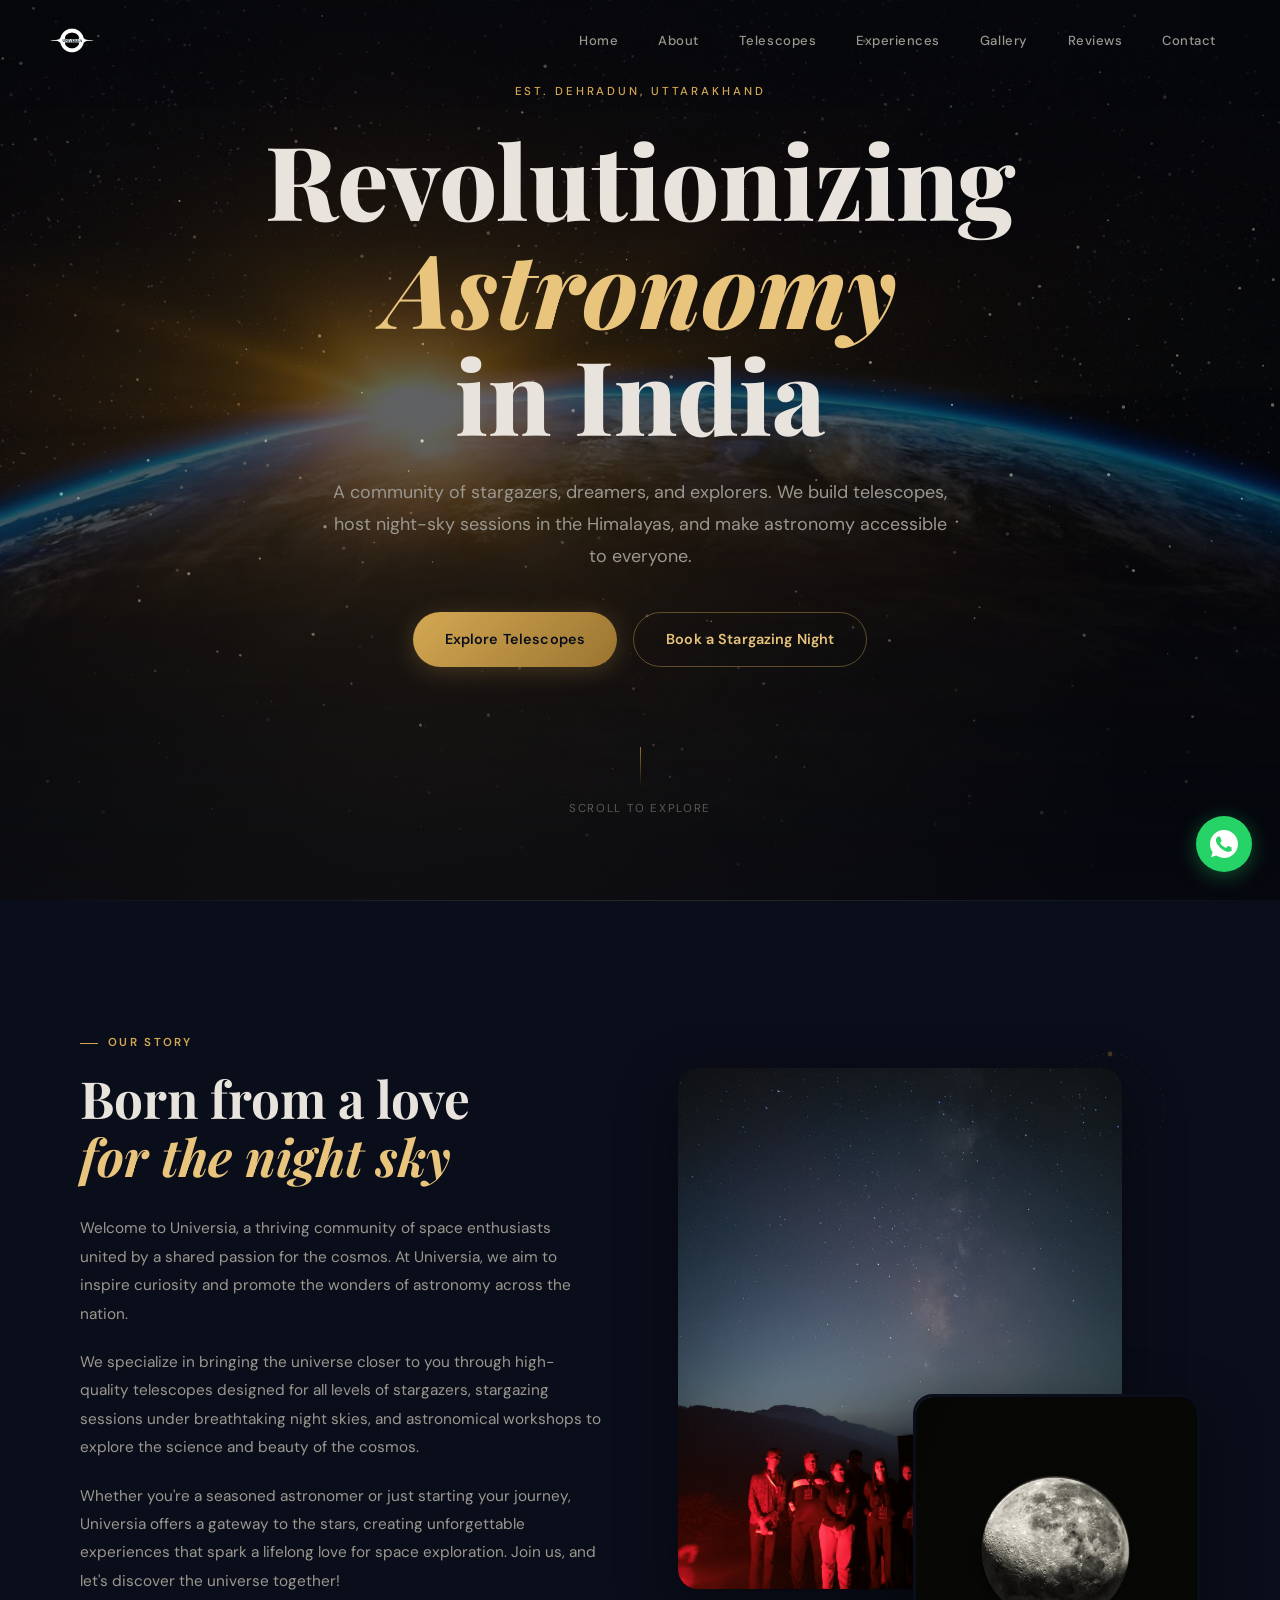
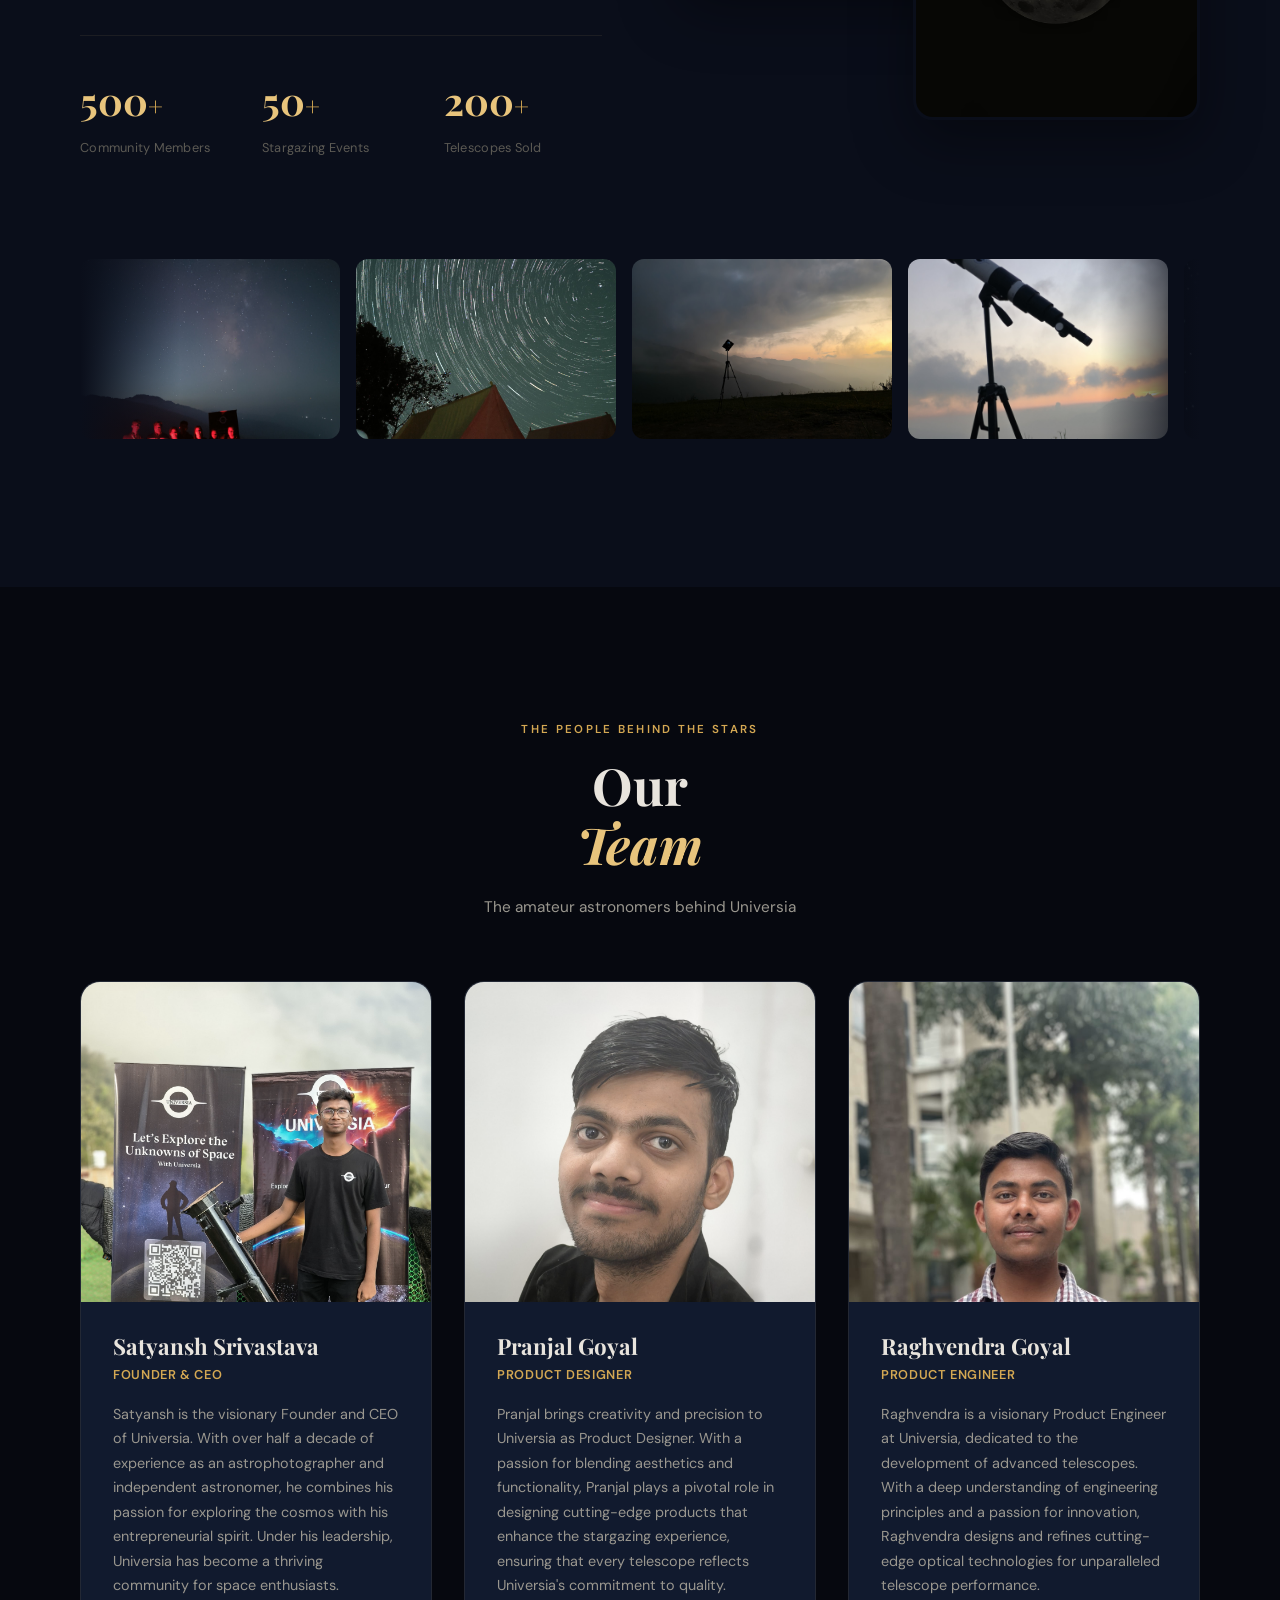
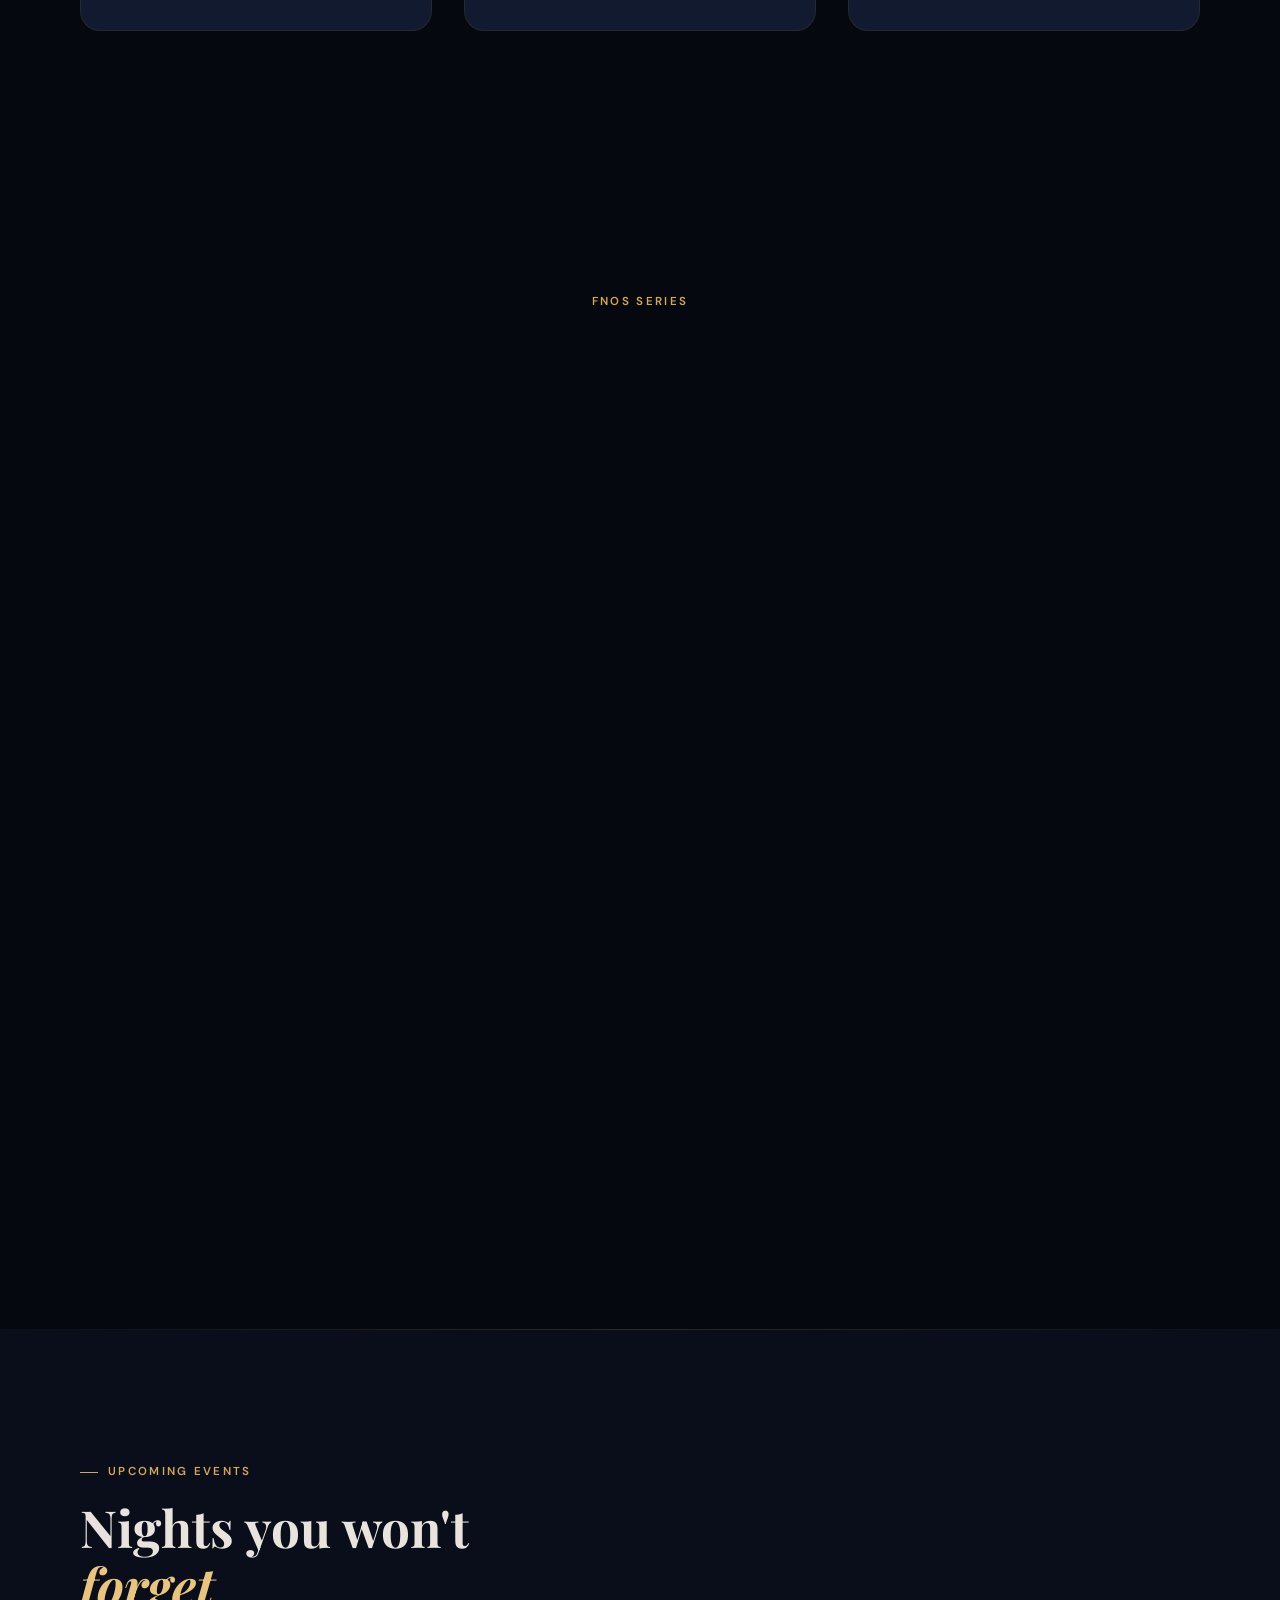
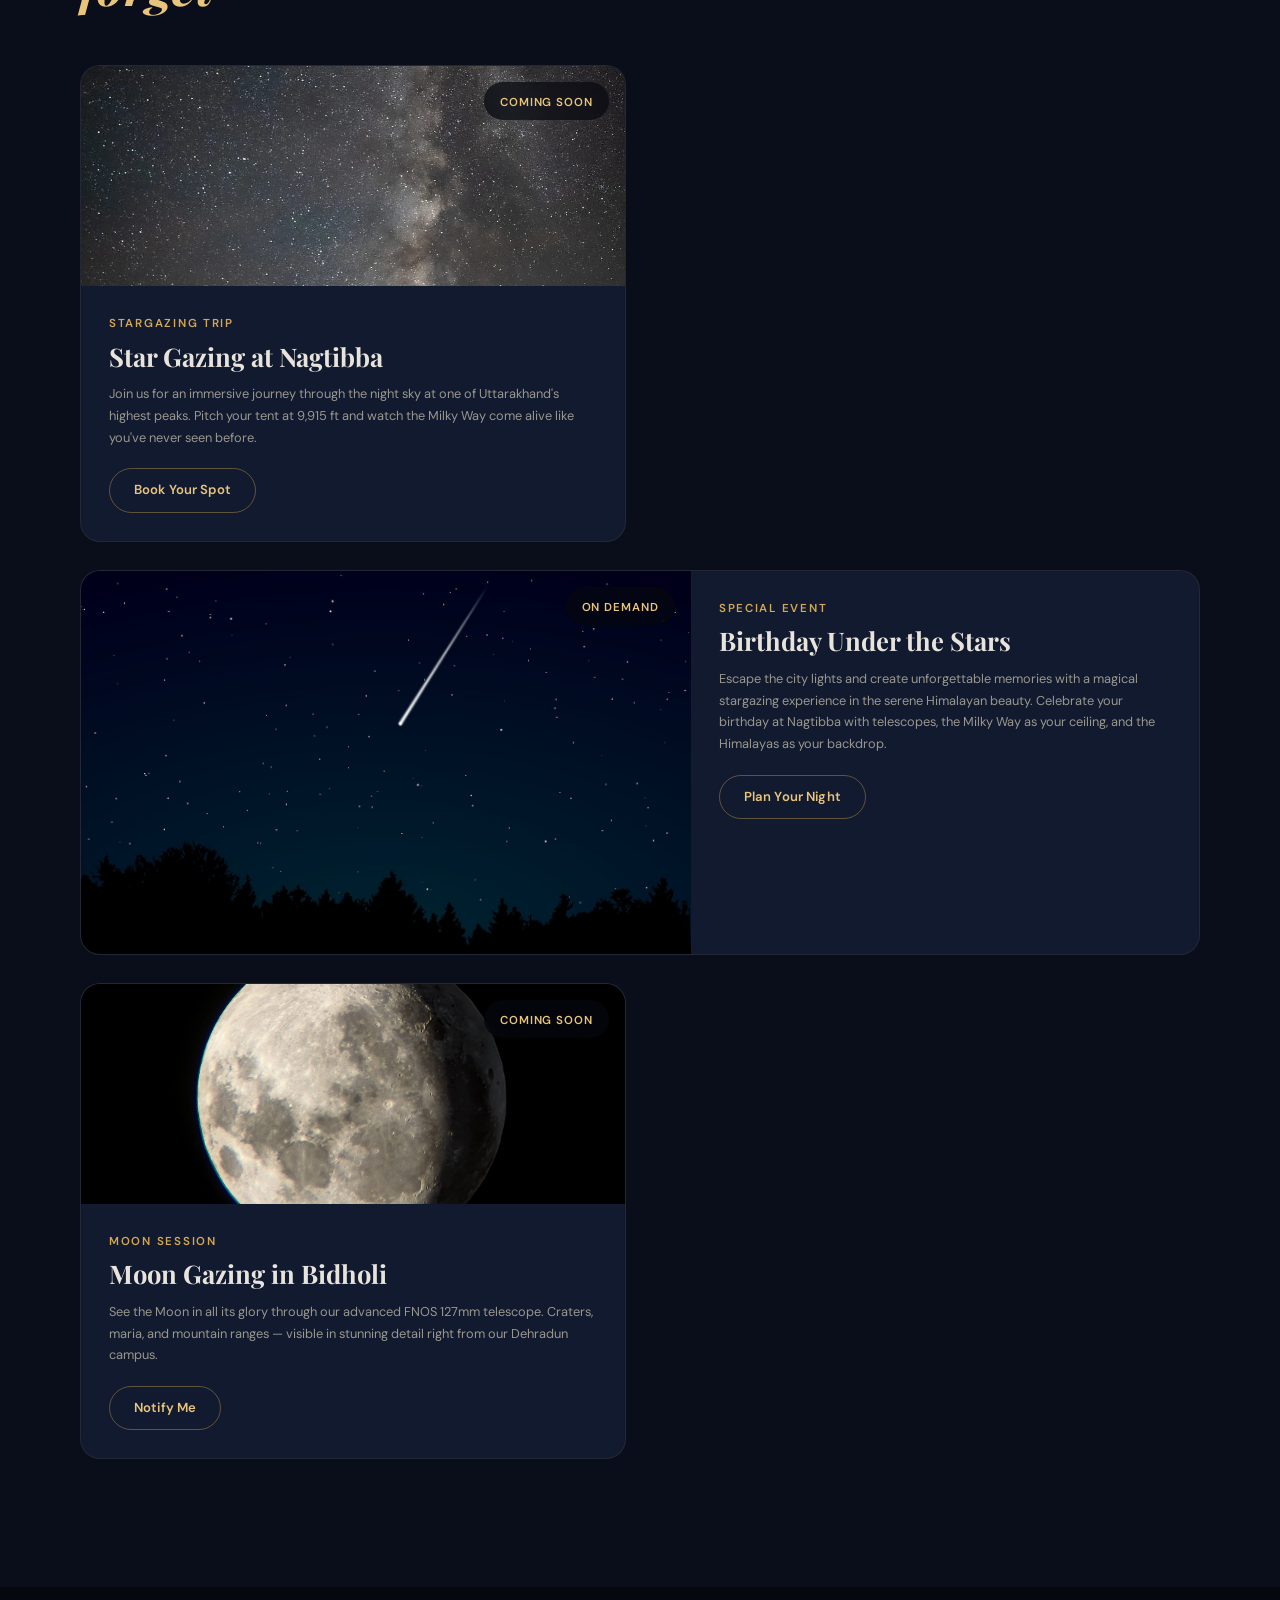
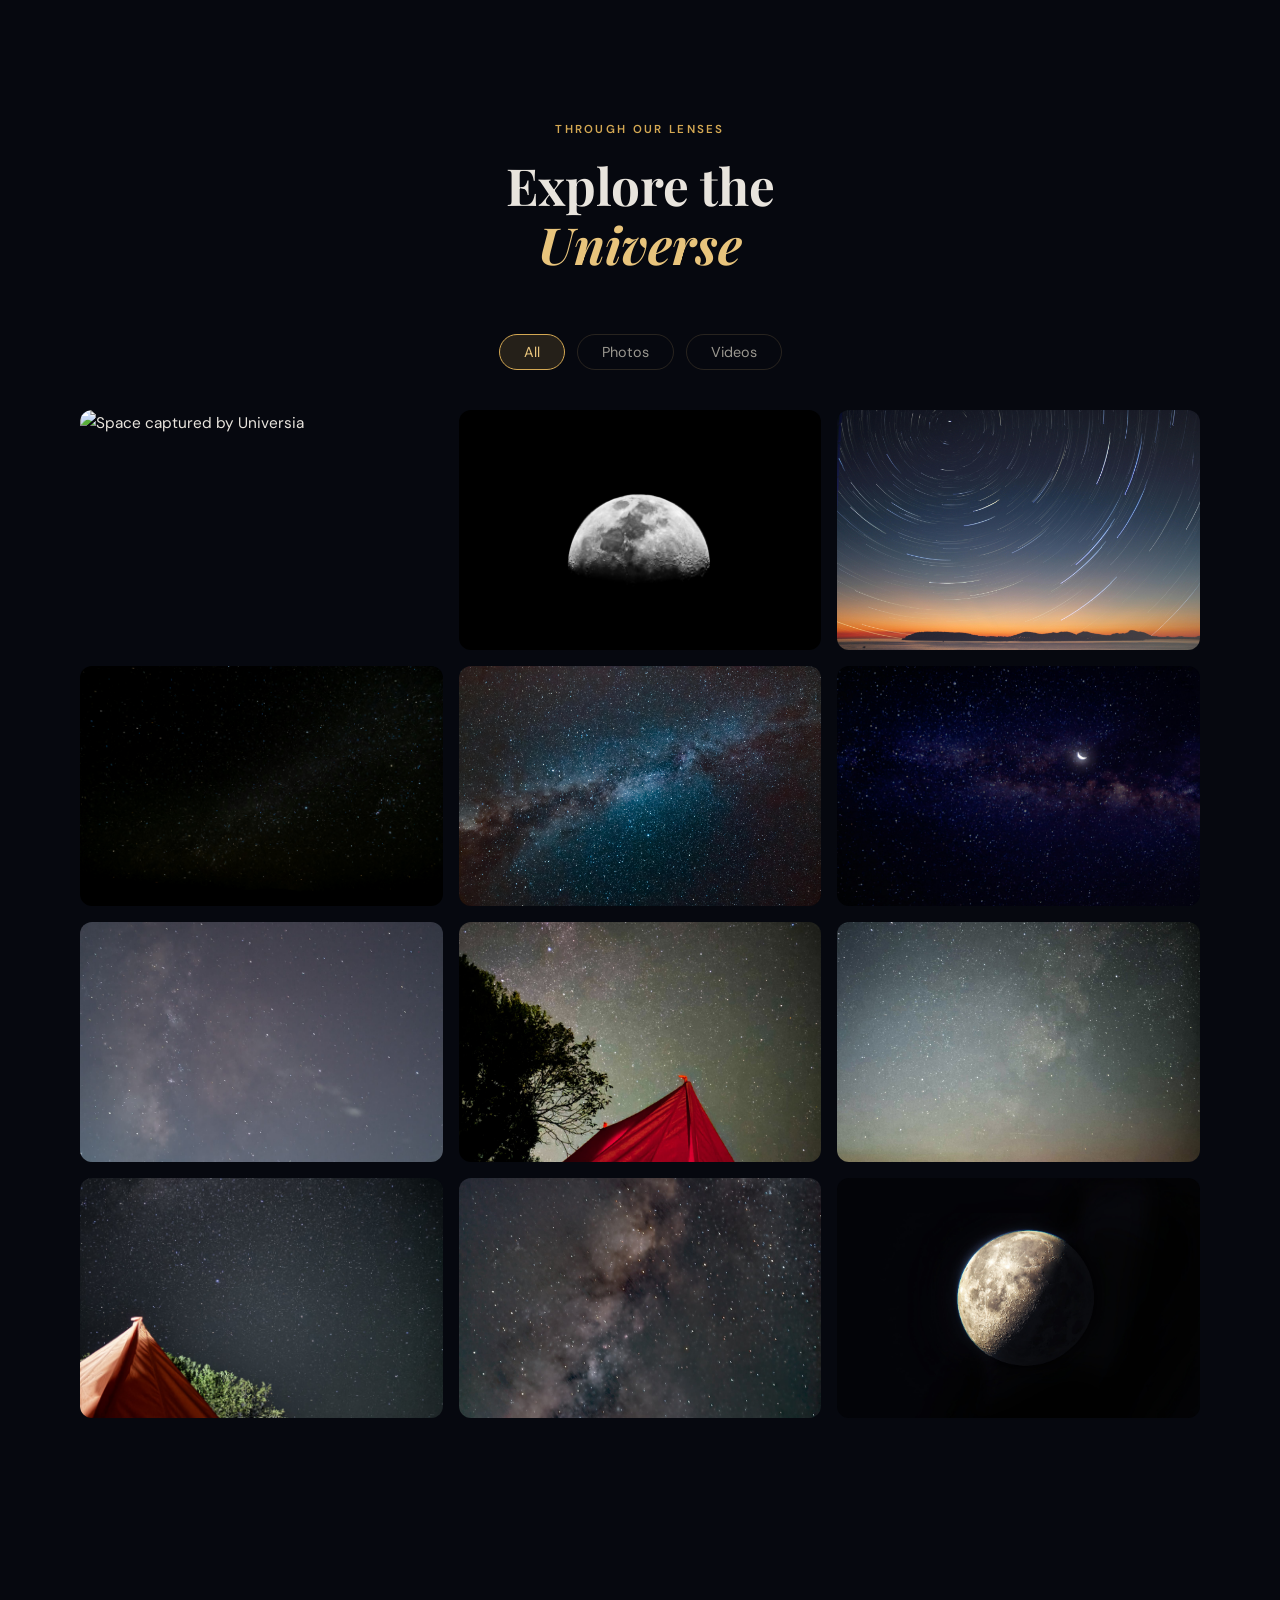
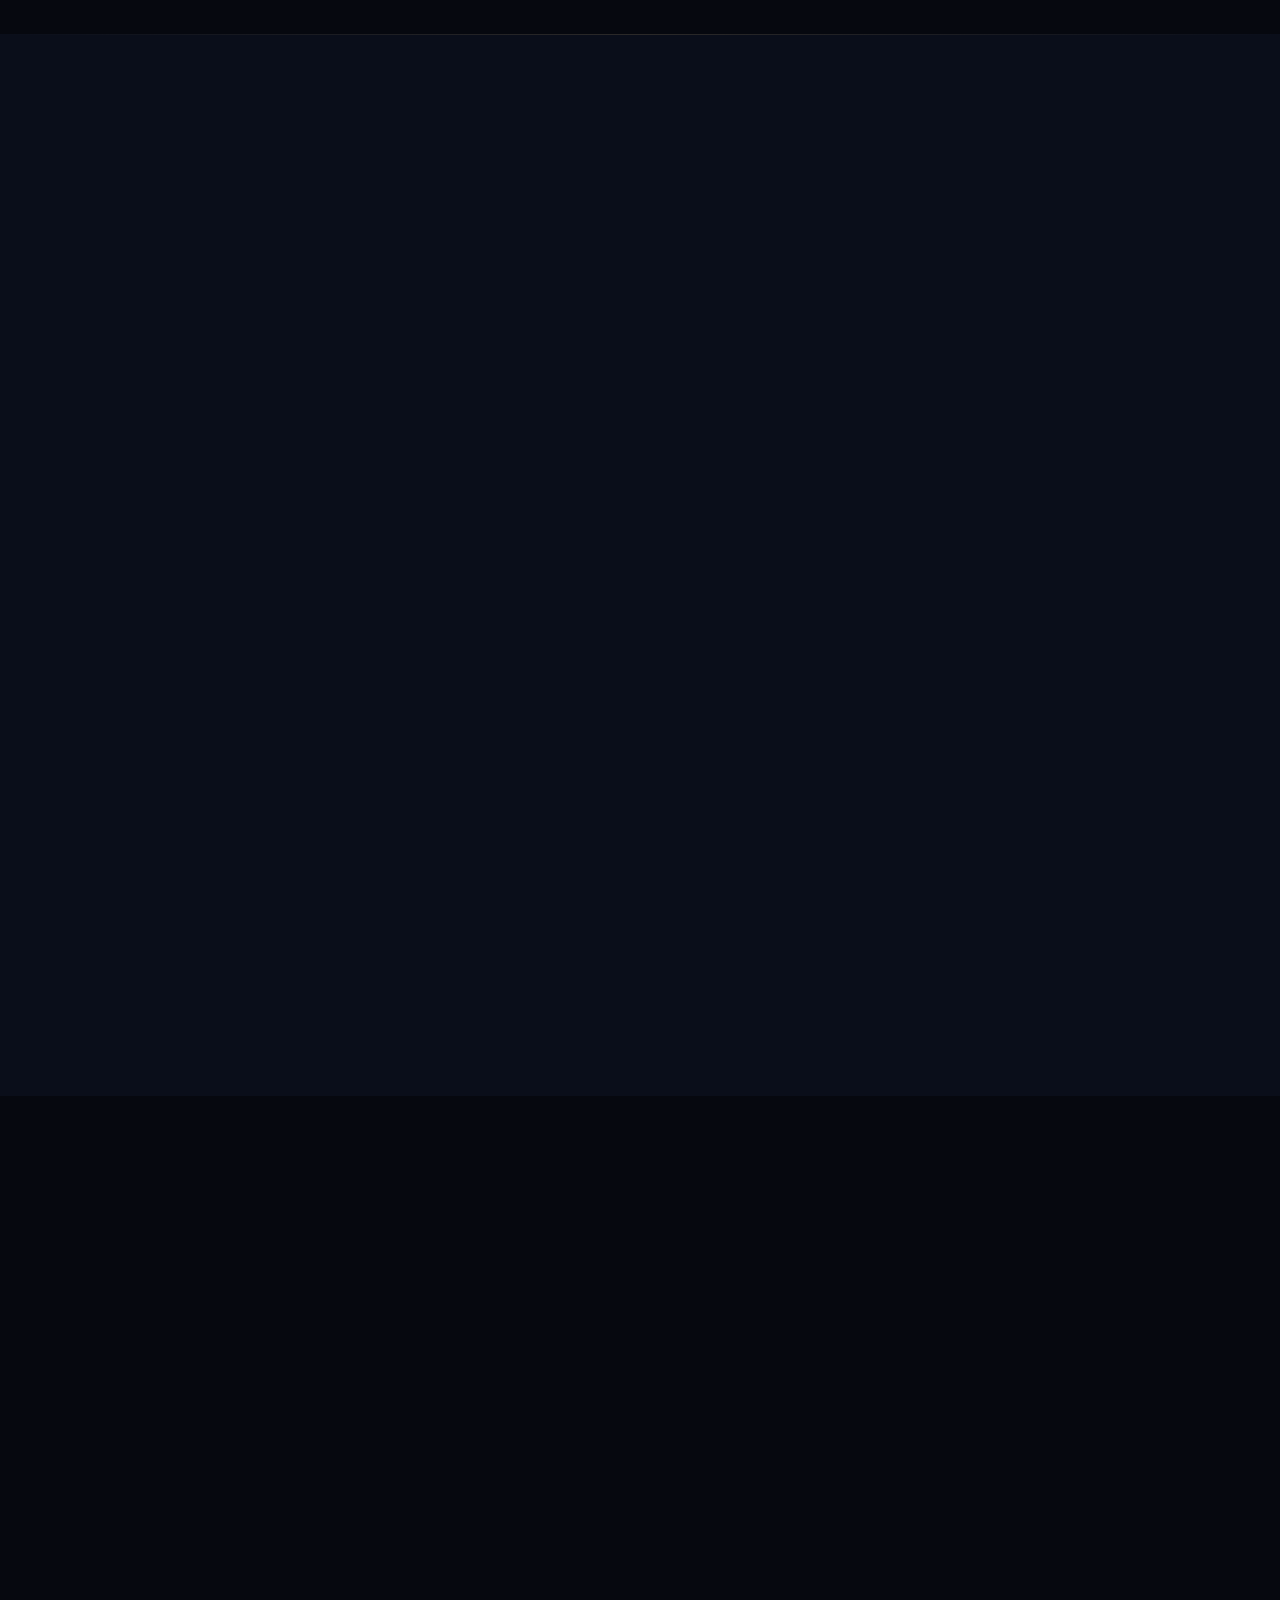
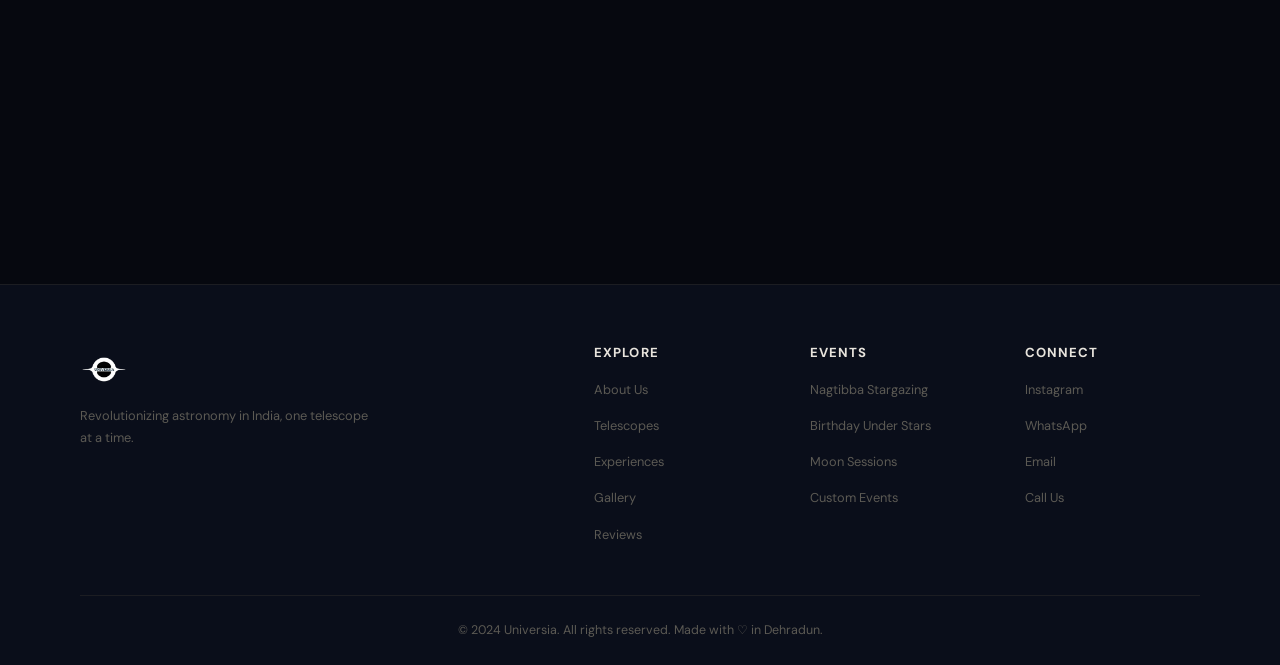
==== index.html @ 0b0f1792 "feat: integrate original website content, team section, and real assets" ====
<!DOCTYPE html>
<html lang="en">
<head>
    <meta charset="UTF-8">
    <meta name="viewport" content="width=device-width, initial-scale=1.0">
    <meta name="description" content="Universia — India's community of space enthusiasts. Premium telescopes, stargazing sessions in the Himalayas, and astronomical workshops. Bringing the universe closer to you.">
    <meta name="keywords" content="telescopes, astronomy, stargazing, India, Dehradun, astrophotography, Universia, FNOS">
    <title>Universia — Revolutionizing Astronomy in India</title>
    <link rel="preconnect" href="https://fonts.googleapis.com">
    <link rel="preconnect" href="https://fonts.gstatic.com" crossorigin>
    <link href="https://fonts.googleapis.com/css2?family=Playfair+Display:ital,wght@0,400;0,600;0,700;0,800;1,400;1,600&family=DM+Sans:ital,wght@0,300;0,400;0,500;0,600;0,700;1,400&display=swap" rel="stylesheet">
    <link rel="stylesheet" href="styles.css">
</head>
<body>

    <!-- ═══════════════════════════════════════════ -->
    <!-- NAVIGATION                                  -->
    <!-- ═══════════════════════════════════════════ -->
    <header id="site-header" class="site-header">
        <div class="header-inner">
            <a href="#hero" class="logo" id="logo">
                <img src="images/logo.png" alt="Universia Logo" class="logo-img">
            </a>
            <nav class="main-nav" id="main-nav">
                <ul class="nav-links">
                    <li><a href="#hero" class="nav-link active" data-section="hero">Home</a></li>
                    <li><a href="#about" class="nav-link" data-section="about">About</a></li>
                    <li><a href="#products" class="nav-link" data-section="products">Telescopes</a></li>
                    <li><a href="#experiences" class="nav-link" data-section="experiences">Experiences</a></li>
                    <li><a href="#gallery" class="nav-link" data-section="gallery">Gallery</a></li>
                    <li><a href="#reviews" class="nav-link" data-section="reviews">Reviews</a></li>
                    <li><a href="#contact" class="nav-link" data-section="contact">Contact</a></li>
                </ul>
            </nav>
            <button class="mobile-toggle" id="mobile-toggle" aria-label="Toggle navigation menu">
                <span></span>
                <span></span>
                <span></span>
            </button>
        </div>
    </header>

    <!-- ═══════════════════════════════════════════ -->
    <!-- HERO SECTION                                -->
    <!-- ═══════════════════════════════════════════ -->
    <section id="hero" class="hero-section">
        <canvas id="star-canvas" class="star-canvas"></canvas>
        <div class="hero-bg-image" style="background-image: url('images/hero-earth.jpg')"></div>
        <div class="hero-overlay"></div>
        <div class="hero-content">
            <p class="hero-eyebrow reveal-up">Est. Dehradun, Uttarakhand</p>
            <h1 class="hero-title">
                <span class="hero-line reveal-up" style="--delay: 0.1s">Revolutionizing</span>
                <span class="hero-line hero-line-accent reveal-up" style="--delay: 0.25s">Astronomy</span>
                <span class="hero-line reveal-up" style="--delay: 0.4s">in India</span>
            </h1>
            <p class="hero-subtitle reveal-up" style="--delay: 0.55s">
                A community of stargazers, dreamers, and explorers. We build telescopes, 
                host night-sky sessions in the Himalayas, and make astronomy accessible to everyone.
            </p>
            <div class="hero-cta reveal-up" style="--delay: 0.7s">
                <a href="#products" class="btn btn-primary" id="cta-telescopes">Explore Telescopes</a>
                <a href="#experiences" class="btn btn-outline" id="cta-stargazing">Book a Stargazing Night</a>
            </div>
            <div class="hero-scroll-hint reveal-up" style="--delay: 1s">
                <div class="scroll-line"></div>
                <span>Scroll to explore</span>
            </div>
        </div>
    </section>

    <!-- ═══════════════════════════════════════════ -->
    <!-- ABOUT SECTION                               -->
    <!-- ═══════════════════════════════════════════ -->
    <section id="about" class="about-section">
        <div class="section-container">
            <div class="about-grid">
                <div class="about-text">
                    <span class="section-tag reveal-up">Our Story</span>
                    <h2 class="section-heading reveal-up">
                        Born from a love<br>
                        <em>for the night sky</em>
                    </h2>
                    <p class="about-description reveal-up">
                        Welcome to Universia, a thriving community of space enthusiasts united by a shared 
                        passion for the cosmos. At Universia, we aim to inspire curiosity and promote the 
                        wonders of astronomy across the nation.
                    </p>
                    <p class="about-description reveal-up">
                        We specialize in bringing the universe closer to you through high-quality telescopes 
                        designed for all levels of stargazers, stargazing sessions under breathtaking night skies, 
                        and astronomical workshops to explore the science and beauty of the cosmos.
                    </p>
                    <p class="about-description reveal-up">
                        Whether you're a seasoned astronomer or just starting your journey, Universia offers 
                        a gateway to the stars, creating unforgettable experiences that spark a lifelong love 
                        for space exploration. Join us, and let's discover the universe together!
                    </p>
                    <div class="about-stats reveal-up">
                        <div class="stat">
                            <span class="stat-number" data-target="500">0</span><span class="stat-suffix">+</span>
                            <span class="stat-label">Community Members</span>
                        </div>
                        <div class="stat">
                            <span class="stat-number" data-target="50">0</span><span class="stat-suffix">+</span>
                            <span class="stat-label">Stargazing Events</span>
                        </div>
                        <div class="stat">
                            <span class="stat-number" data-target="200">0</span><span class="stat-suffix">+</span>
                            <span class="stat-label">Telescopes Sold</span>
                        </div>
                    </div>
                </div>
                <div class="about-visual reveal-up">
                    <div class="about-image-stack">
                        <div class="about-img about-img-main">
                            <img src="images/about/photo1.jpg" alt="Universia community stargazing" loading="lazy">
                        </div>
                        <div class="about-img about-img-accent">
                            <img src="images/about/7.jpg" alt="Moon photographed through a Universia telescope" loading="lazy">
                        </div>
                        <div class="about-decoration">
                            <svg viewBox="0 0 200 200" class="orbit-ring">
                                <circle cx="100" cy="100" r="90" fill="none" stroke="currentColor" stroke-width="0.5" stroke-dasharray="4 6"/>
                                <circle cx="100" cy="10" r="4" fill="currentColor" class="orbit-dot"/>
                            </svg>
                        </div>
                    </div>
                </div>
            </div>

            <!-- About Photo Strip -->
            <div class="about-photos reveal-up">
                <div class="about-photos-scroll">
                    <div class="about-photo-item"><img src="images/about/photo1.jpg" alt="Universia moment" loading="lazy"></div>
                    <div class="about-photo-item"><img src="images/about/photo21.jpg" alt="Universia moment" loading="lazy"></div>
                    <div class="about-photo-item"><img src="images/about/photo3.jpg" alt="Universia moment" loading="lazy"></div>
                    <div class="about-photo-item"><img src="images/about/photo4.jpg" alt="Universia moment" loading="lazy"></div>
                    <div class="about-photo-item"><img src="images/about/photo5.jpg" alt="Universia moment" loading="lazy"></div>
                    <div class="about-photo-item"><img src="images/about/6.jpg" alt="Universia moment" loading="lazy"></div>
                    <div class="about-photo-item"><img src="images/about/8.jpg" alt="Universia moment" loading="lazy"></div>
                    <div class="about-photo-item"><img src="images/about/9.jpg" alt="Universia moment" loading="lazy"></div>
                    <div class="about-photo-item"><img src="images/about/10.jpg" alt="Universia moment" loading="lazy"></div>
                </div>
            </div>
        </div>
    </section>

    <!-- ═══════════════════════════════════════════ -->
    <!-- TEAM SECTION                                -->
    <!-- ═══════════════════════════════════════════ -->
    <section id="team" class="team-section">
        <div class="section-container">
            <div class="section-header centered">
                <span class="section-tag reveal-up">The People Behind the Stars</span>
                <h2 class="section-heading reveal-up">
                    Our<br><em>Team</em>
                </h2>
                <p class="section-subtext reveal-up">The amateur astronomers behind Universia</p>
            </div>
            <div class="team-grid">
                <div class="team-card reveal-up" id="team-satyansh">
                    <div class="team-photo">
                        <img src="images/team/satyansh.jpg" alt="Satyansh Srivastava - Founder & CEO" loading="lazy">
                    </div>
                    <div class="team-info">
                        <h3 class="team-name">Satyansh Srivastava</h3>
                        <span class="team-role">Founder & CEO</span>
                        <p class="team-bio">
                            Satyansh is the visionary Founder and CEO of Universia. With over half a decade of 
                            experience as an astrophotographer and independent astronomer, he combines his passion 
                            for exploring the cosmos with his entrepreneurial spirit. Under his leadership, 
                            Universia has become a thriving community for space enthusiasts.
                        </p>
                    </div>
                </div>
                <div class="team-card reveal-up" id="team-pranjal" style="--delay: 0.15s">
                    <div class="team-photo">
                        <img src="images/team/pranjal.jpg" alt="Pranjal Goyal - Product Designer" loading="lazy">
                    </div>
                    <div class="team-info">
                        <h3 class="team-name">Pranjal Goyal</h3>
                        <span class="team-role">Product Designer</span>
                        <p class="team-bio">
                            Pranjal brings creativity and precision to Universia as Product Designer. With a 
                            passion for blending aesthetics and functionality, Pranjal plays a pivotal role in 
                            designing cutting-edge products that enhance the stargazing experience, ensuring that 
                            every telescope reflects Universia's commitment to quality.
                        </p>
                    </div>
                </div>
                <div class="team-card reveal-up" id="team-raghvendra" style="--delay: 0.3s">
                    <div class="team-photo">
                        <img src="images/team/raghvendra.jpg" alt="Raghvendra Goyal - Product Engineer" loading="lazy">
                    </div>
                    <div class="team-info">
                        <h3 class="team-name">Raghvendra Goyal</h3>
                        <span class="team-role">Product Engineer</span>
                        <p class="team-bio">
                            Raghvendra is a visionary Product Engineer at Universia, dedicated to the development 
                            of advanced telescopes. With a deep understanding of engineering principles and a 
                            passion for innovation, Raghvendra designs and refines cutting-edge optical technologies 
                            for unparalleled telescope performance.
                        </p>
                    </div>
                </div>
            </div>
        </div>
    </section>

    <!-- ═══════════════════════════════════════════ -->
    <!-- PRODUCTS / TELESCOPES SECTION               -->
    <!-- ═══════════════════════════════════════════ -->
    <section id="products" class="products-section">
        <div class="section-container">
            <div class="section-header centered">
                <span class="section-tag reveal-up">FNOS Series</span>
                <h2 class="section-heading reveal-up">
                    Telescopes built for<br>
                    <em>Indian skies</em>
                </h2>
                <p class="section-subtext reveal-up">
                    Designed in Dehradun, tested under Himalayan stars. Each FNOS telescope is 
                    crafted for clarity, durability, and the unique conditions of the Indian subcontinent.
                </p>
            </div>
            <div class="products-grid">
                <!-- Product 1 — 60mm -->
                <div class="product-card reveal-up" id="product-60mm">
                    <div class="product-badge">Beginner</div>
                    <div class="product-image">
                        <img src="images/products/fnos-60mm.jpg" alt="UNIVERSIA FNOS Series 60mm Refractor Telescope" loading="lazy">
                        <div class="product-glow"></div>
                    </div>
                    <div class="product-info">
                        <h3 class="product-name">FNOS 60mm</h3>
                        <p class="product-type">Achromatic Refractor</p>
                        <ul class="product-specs">
                            <li><span class="spec-label">Focal Length</span><span class="spec-value">700mm</span></li>
                            <li><span class="spec-label">Aperture</span><span class="spec-value">60mm</span></li>
                            <li><span class="spec-label">Max Zoom</span><span class="spec-value">120×</span></li>
                            <li><span class="spec-label">Mount</span><span class="spec-value">Alt-Azimuth</span></li>
                        </ul>
                        <div class="product-footer">
                            <span class="product-price">₹7,000</span>
                            <a href="https://wa.me/+917307556533?text=Hi%20I'm%20interested%20in%20the%20FNOS%2060mm%20telescope" class="btn btn-small" id="buy-60mm" target="_blank" rel="noopener">Get Started</a>
                        </div>
                    </div>
                </div>

                <!-- Product 2 — 75mm Featured -->
                <div class="product-card product-card-featured reveal-up" id="product-75mm" style="--delay: 0.15s">
                    <div class="product-badge product-badge-gold">Popular</div>
                    <div class="product-image">
                        <img src="images/products/fnos-75mm.jpg" alt="UNIVERSIA FNOS Series 75mm Refractor Telescope" loading="lazy">
                        <div class="product-glow"></div>
                    </div>
                    <div class="product-info">
                        <h3 class="product-name">FNOS 75mm</h3>
                        <p class="product-type">Achromatic Refractor</p>
                        <ul class="product-specs">
                            <li><span class="spec-label">Focal Length</span><span class="spec-value">500mm</span></li>
                            <li><span class="spec-label">Aperture</span><span class="spec-value">75mm</span></li>
                            <li><span class="spec-label">Max Zoom</span><span class="spec-value">150×</span></li>
                            <li><span class="spec-label">Mount</span><span class="spec-value">Alt-Azimuth</span></li>
                        </ul>
                        <div class="product-footer">
                            <span class="product-price">₹9,000</span>
                            <a href="https://wa.me/+917307556533?text=Hi%20I'm%20interested%20in%20the%20FNOS%2075mm%20telescope" class="btn btn-primary btn-small" id="buy-75mm" target="_blank" rel="noopener">Get This</a>
                        </div>
                    </div>
                </div>

                <!-- Product 3 — 127mm -->
                <div class="product-card reveal-up" id="product-127mm" style="--delay: 0.3s">
                    <div class="product-badge">Advanced</div>
                    <div class="product-image">
                        <img src="images/products/fnos-127mm.jpg" alt="UNIVERSIA FNOS Series 127mm Reflector Telescope" loading="lazy">
                        <div class="product-glow"></div>
                    </div>
                    <div class="product-info">
                        <h3 class="product-name">FNOS 127mm</h3>
                        <p class="product-type">Spherical Reflector</p>
                        <ul class="product-specs">
                            <li><span class="spec-label">Focal Length</span><span class="spec-value">900mm</span></li>
                            <li><span class="spec-label">Aperture</span><span class="spec-value">127mm</span></li>
                            <li><span class="spec-label">Max Zoom</span><span class="spec-value">254×</span></li>
                            <li><span class="spec-label">Mount</span><span class="spec-value">Alt-Azimuth</span></li>
                        </ul>
                        <div class="product-footer">
                            <span class="product-price">₹17,000</span>
                            <a href="https://wa.me/+917307556533?text=Hi%20I'm%20interested%20in%20the%20FNOS%20127mm%20telescope" class="btn btn-small" id="buy-127mm" target="_blank" rel="noopener">Level Up</a>
                        </div>
                    </div>
                </div>
            </div>
        </div>
    </section>

    <!-- ═══════════════════════════════════════════ -->
    <!-- EXPERIENCES SECTION                         -->
    <!-- ═══════════════════════════════════════════ -->
    <section id="experiences" class="experiences-section">
        <div class="section-container">
            <div class="section-header">
                <span class="section-tag reveal-up">Upcoming Events</span>
                <h2 class="section-heading reveal-up">
                    Nights you won't<br>
                    <em>forget</em>
                </h2>
            </div>
            <div class="experiences-grid">
                <!-- Experience 1 — Nagtibba -->
                <div class="experience-card reveal-up" id="exp-nagtibba">
                    <div class="experience-image">
                        <img src="images/events/1.jpg" alt="Star gazing at Nagtibba with Universia" loading="lazy">
                        <div class="experience-date">
                            <span class="date-label">Coming Soon</span>
                        </div>
                    </div>
                    <div class="experience-info">
                        <span class="experience-category">Stargazing Trip</span>
                        <h3 class="experience-title">Star Gazing at Nagtibba</h3>
                        <p class="experience-desc">
                            Join us for an immersive journey through the night sky at one of Uttarakhand's 
                            highest peaks. Pitch your tent at 9,915 ft and watch the Milky Way come alive 
                            like you've never seen before.
                        </p>
                        <a href="https://wa.me/+917307556533?text=Hi%20I'm%20interested%20in%20the%20Nagtibba%20stargazing%20trip" class="btn btn-outline btn-small" id="book-nagtibba" target="_blank" rel="noopener">Book Your Spot</a>
                    </div>
                </div>

                <!-- Experience 2 — Birthday -->
                <div class="experience-card experience-card-wide reveal-up" id="exp-birthday" style="--delay: 0.15s">
                    <div class="experience-image">
                        <img src="images/events/3.jpg" alt="Birthday celebration under the stars with Universia" loading="lazy">
                        <div class="experience-date">
                            <span class="date-label">On Demand</span>
                        </div>
                    </div>
                    <div class="experience-info">
                        <span class="experience-category">Special Event</span>
                        <h3 class="experience-title">Birthday Under the Stars</h3>
                        <p class="experience-desc">
                            Escape the city lights and create unforgettable memories with a magical stargazing 
                            experience in the serene Himalayan beauty. Celebrate your birthday at Nagtibba 
                            with telescopes, the Milky Way as your ceiling, and the Himalayas as your backdrop.
                        </p>
                        <a href="https://wa.me/+917307556533?text=Hi%20I'd%20like%20to%20book%20a%20birthday%20under%20the%20stars" class="btn btn-outline btn-small" id="book-birthday" target="_blank" rel="noopener">Plan Your Night</a>
                    </div>
                </div>

                <!-- Experience 3 — Moon Gazing -->
                <div class="experience-card reveal-up" id="exp-moon" style="--delay: 0.3s">
                    <div class="experience-image">
                        <img src="images/events/2.jpg" alt="Moon gazing session with Universia in Bidholi" loading="lazy">
                        <div class="experience-date">
                            <span class="date-label">Coming Soon</span>
                        </div>
                    </div>
                    <div class="experience-info">
                        <span class="experience-category">Moon Session</span>
                        <h3 class="experience-title">Moon Gazing in Bidholi</h3>
                        <p class="experience-desc">
                            See the Moon in all its glory through our advanced FNOS 127mm telescope. 
                            Craters, maria, and mountain ranges — visible in stunning detail right 
                            from our Dehradun campus.
                        </p>
                        <a href="https://wa.me/+917307556533?text=Hi%20I'm%20interested%20in%20the%20Moon%20gazing%20session" class="btn btn-outline btn-small" id="book-moon" target="_blank" rel="noopener">Notify Me</a>
                    </div>
                </div>
            </div>
        </div>
    </section>

    <!-- ═══════════════════════════════════════════ -->
    <!-- GALLERY SECTION                             -->
    <!-- ═══════════════════════════════════════════ -->
    <section id="gallery" class="gallery-section">
        <div class="section-container">
            <div class="section-header centered">
                <span class="section-tag reveal-up">Through Our Lenses</span>
                <h2 class="section-heading reveal-up">
                    Explore the<br>
                    <em>Universe</em>
                </h2>
            </div>

            <!-- Gallery Filter Tabs -->
            <div class="gallery-filters reveal-up">
                <button class="gallery-filter active" data-filter="all">All</button>
                <button class="gallery-filter" data-filter="photo">Photos</button>
                <button class="gallery-filter" data-filter="video">Videos</button>
            </div>

            <div class="gallery-masonry reveal-up" id="gallery-grid">
                <!-- Row 1 -->
                <div class="gallery-item" data-type="photo"><img src="images/gallery/1.jpg" alt="Space captured by Universia" loading="lazy"></div>
                <div class="gallery-item" data-type="photo"><img src="images/gallery/2.jpg" alt="Space captured by Universia" loading="lazy"></div>
                <div class="gallery-item" data-type="photo"><img src="images/gallery/3.jpg" alt="Space captured by Universia" loading="lazy"></div>
                <div class="gallery-item" data-type="photo"><img src="images/gallery/4.jpg" alt="Space captured by Universia" loading="lazy"></div>
                <!-- Row 2 -->
                <div class="gallery-item" data-type="photo"><img src="images/gallery/5.jpg" alt="Space captured by Universia" loading="lazy"></div>
                <div class="gallery-item" data-type="photo"><img src="images/gallery/7.jpg" alt="Space captured by Universia" loading="lazy"></div>
                <div class="gallery-item" data-type="photo"><img src="images/gallery/8.jpg" alt="Space captured by Universia" loading="lazy"></div>
                <div class="gallery-item" data-type="photo"><img src="images/gallery/9.jpg" alt="Space captured by Universia" loading="lazy"></div>
                <!-- Row 3 -->
                <div class="gallery-item" data-type="photo"><img src="images/gallery/11.jpg" alt="Space captured by Universia" loading="lazy"></div>
                <div class="gallery-item" data-type="photo"><img src="images/gallery/12.jpg" alt="Space captured by Universia" loading="lazy"></div>
                <div class="gallery-item" data-type="photo"><img src="images/gallery/13.jpg" alt="Space captured by Universia" loading="lazy"></div>
                <div class="gallery-item" data-type="photo"><img src="images/gallery/14.jpg" alt="Space captured by Universia" loading="lazy"></div>
                <!-- Row 4 -->
                <div class="gallery-item" data-type="photo"><img src="images/gallery/15.jpg" alt="Space captured by Universia" loading="lazy"></div>
                <div class="gallery-item" data-type="photo"><img src="images/gallery/16.jpg" alt="Space captured by Universia" loading="lazy"></div>
                <div class="gallery-item" data-type="photo"><img src="images/gallery/17.jpg" alt="Space captured by Universia" loading="lazy"></div>
                <div class="gallery-item" data-type="photo"><img src="images/gallery/18.jpg" alt="Space captured by Universia" loading="lazy"></div>
                <!-- Row 5 -->
                <div class="gallery-item" data-type="photo"><img src="images/gallery/19.jpg" alt="Space captured by Universia" loading="lazy"></div>
                <div class="gallery-item" data-type="photo"><img src="images/gallery/20.jpg" alt="Space captured by Universia" loading="lazy"></div>
                <div class="gallery-item" data-type="photo"><img src="images/gallery/21.jpg" alt="Space captured by Universia" loading="lazy"></div>
                <div class="gallery-item" data-type="photo"><img src="images/gallery/22.jpg" alt="Space captured by Universia" loading="lazy"></div>
                <!-- Row 6 -->
                <div class="gallery-item" data-type="photo"><img src="images/gallery/23.jpg" alt="Space captured by Universia" loading="lazy"></div>
                <div class="gallery-item" data-type="photo"><img src="images/gallery/24.jpg" alt="Space captured by Universia" loading="lazy"></div>
                <div class="gallery-item" data-type="photo"><img src="images/gallery/25.jpg" alt="Space captured by Universia" loading="lazy"></div>
                <div class="gallery-item" data-type="photo"><img src="images/gallery/26.jpg" alt="Space captured by Universia" loading="lazy"></div>
                <!-- Row 7 -->
                <div class="gallery-item" data-type="photo"><img src="images/gallery/27.jpg" alt="Space captured by Universia" loading="lazy"></div>
                <div class="gallery-item" data-type="photo"><img src="images/gallery/28.jpg" alt="Space captured by Universia" loading="lazy"></div>
                <div class="gallery-item" data-type="photo"><img src="images/gallery/29.jpg" alt="Space captured by Universia" loading="lazy"></div>
                <div class="gallery-item" data-type="photo"><img src="images/gallery/30.jpg" alt="Space captured by Universia" loading="lazy"></div>
                <!-- Row 8 -->
                <div class="gallery-item" data-type="photo"><img src="images/gallery/31.jpg" alt="Space captured by Universia" loading="lazy"></div>
                <div class="gallery-item" data-type="photo"><img src="images/gallery/32.jpg" alt="Space captured by Universia" loading="lazy"></div>
                <div class="gallery-item" data-type="photo"><img src="images/gallery/33.jpg" alt="Space captured by Universia" loading="lazy"></div>
                <div class="gallery-item" data-type="photo"><img src="images/gallery/34.jpg" alt="Space captured by Universia" loading="lazy"></div>
                <!-- Row 9 -->
                <div class="gallery-item" data-type="photo"><img src="images/gallery/35.jpg" alt="Space captured by Universia" loading="lazy"></div>
                <div class="gallery-item" data-type="photo"><img src="images/gallery/36.jpg" alt="Space captured by Universia" loading="lazy"></div>
                <div class="gallery-item" data-type="photo"><img src="images/gallery/37.jpg" alt="Space captured by Universia" loading="lazy"></div>
                <div class="gallery-item" data-type="photo"><img src="images/gallery/38.jpg" alt="Space captured by Universia" loading="lazy"></div>
                <!-- Row 10 -->
                <div class="gallery-item" data-type="photo"><img src="images/gallery/39.jpg" alt="Space captured by Universia" loading="lazy"></div>
                <div class="gallery-item" data-type="photo"><img src="images/gallery/40.jpg" alt="Space captured by Universia" loading="lazy"></div>
                <div class="gallery-item" data-type="photo"><img src="images/gallery/41.jpg" alt="Space captured by Universia" loading="lazy"></div>
                <!-- Videos -->
                <div class="gallery-item gallery-video-item" data-type="video">
                    <video src="videos/gallery/1.mp4" preload="metadata" muted></video>
                    <div class="video-play-overlay"><span class="play-icon">▶</span></div>
                </div>
                <div class="gallery-item gallery-video-item" data-type="video">
                    <video src="videos/gallery/2.mp4" preload="metadata" muted></video>
                    <div class="video-play-overlay"><span class="play-icon">▶</span></div>
                </div>
            </div>

            <!-- Load More -->
            <div class="gallery-load-more reveal-up">
                <button class="btn btn-outline" id="gallery-load-more">Show More</button>
            </div>
        </div>
    </section>

    <!-- ═══════════════════════════════════════════ -->
    <!-- VIDEO REVIEWS SECTION                       -->
    <!-- ═══════════════════════════════════════════ -->
    <section id="reviews" class="reviews-section">
        <div class="section-container">
            <div class="section-header centered">
                <span class="section-tag reveal-up">Real Experiences</span>
                <h2 class="section-heading reveal-up">
                    What fellow stargazers<br>
                    <em>are saying</em>
                </h2>
                <p class="section-subtext reveal-up">
                    Hear from our community — real stories from real stargazers.
                </p>
            </div>
            <div class="reviews-grid reveal-up">
                <div class="review-video-card" id="review-1">
                    <video src="videos/reviews/1.mp4" preload="metadata" controls></video>
                </div>
                <div class="review-video-card" id="review-2">
                    <video src="videos/reviews/2.mp4" preload="metadata" controls></video>
                </div>
                <div class="review-video-card" id="review-3">
                    <video src="videos/reviews/3.mp4" preload="metadata" controls></video>
                </div>
                <div class="review-video-card" id="review-4">
                    <video src="videos/reviews/4.mp4" preload="metadata" controls></video>
                </div>
                <div class="review-video-card" id="review-5">
                    <video src="videos/reviews/5.mp4" preload="metadata" controls></video>
                </div>
                <div class="review-video-card" id="review-6">
                    <video src="videos/reviews/6.mp4" preload="metadata" controls></video>
                </div>
                <div class="review-video-card" id="review-7">
                    <video src="videos/reviews/7.mp4" preload="metadata" controls></video>
                </div>
                <div class="review-video-card" id="review-8">
                    <video src="videos/reviews/8.mp4" preload="metadata" controls></video>
                </div>
                <div class="review-video-card" id="review-9">
                    <video src="videos/reviews/9.mp4" preload="metadata" controls></video>
                </div>
                <div class="review-video-card" id="review-10">
                    <video src="videos/reviews/10.mp4" preload="metadata" controls></video>
                </div>
                <div class="review-video-card" id="review-11">
                    <video src="videos/reviews/11.mp4" preload="metadata" controls></video>
                </div>
            </div>
        </div>
    </section>

    <!-- ═══════════════════════════════════════════ -->
    <!-- CONTACT SECTION                             -->
    <!-- ═══════════════════════════════════════════ -->
    <section id="contact" class="contact-section">
        <div class="section-container">
            <div class="contact-grid">
                <div class="contact-info reveal-up">
                    <span class="section-tag">Get In Touch</span>
                    <h2 class="section-heading">
                        Ready to explore<br>
                        <em>the cosmos?</em>
                    </h2>
                    <p class="contact-description">
                        Whether you want to buy a telescope, book a stargazing trip, or just chat 
                        about the next meteor shower — we'd love to hear from you.
                    </p>
                    <div class="contact-details">
                        <div class="contact-item">
                            <span class="contact-icon">📍</span>
                            <div>
                                <strong>Visit Us</strong>
                                <p>Runway UPES Block-1, Premnagar<br>Dehradun 248007, Uttarakhand</p>
                            </div>
                        </div>
                        <div class="contact-item">
                            <span class="contact-icon">📞</span>
                            <div>
                                <strong>Call / WhatsApp</strong>
                                <p><a href="tel:+917307556533">+91 7307 556 533</a></p>
                            </div>
                        </div>
                        <div class="contact-item">
                            <span class="contact-icon">✉️</span>
                            <div>
                                <strong>Email</strong>
                                <p><a href="mailto:thevastexplore@gmail.com">thevastexplore@gmail.com</a></p>
                            </div>
                        </div>
                        <div class="contact-item">
                            <span class="contact-icon">📸</span>
                            <div>
                                <strong>Follow Us</strong>
                                <p><a href="https://www.instagram.com/Universiauni/" target="_blank" rel="noopener">@Universiauni on Instagram</a></p>
                            </div>
                        </div>
                    </div>
                </div>
                <div class="contact-form-wrap reveal-up" style="--delay: 0.15s">
                    <form id="contact-form" class="contact-form">
                        <div class="form-row">
                            <div class="form-group">
                                <label for="contact-name">Your Name</label>
                                <input type="text" id="contact-name" name="fullName" placeholder="e.g. Aarav Sharma" required>
                            </div>
                            <div class="form-group">
                                <label for="contact-email">Email</label>
                                <input type="email" id="contact-email" name="email" placeholder="aarav@example.com" required>
                            </div>
                        </div>
                        <div class="form-row">
                            <div class="form-group">
                                <label for="contact-phone">Phone</label>
                                <input type="tel" id="contact-phone" name="mobile" placeholder="+91 98765 43210">
                            </div>
                            <div class="form-group">
                                <label for="contact-subject">Subject</label>
                                <select id="contact-subject" name="subject">
                                    <option value="">What's this about?</option>
                                    <option value="telescope">Buying a Telescope</option>
                                    <option value="stargazing">Stargazing Trip</option>
                                    <option value="birthday">Birthday Event</option>
                                    <option value="workshop">Workshop Inquiry</option>
                                    <option value="other">Something Else</option>
                                </select>
                            </div>
                        </div>
                        <div class="form-group">
                            <label for="contact-message">Message</label>
                            <textarea id="contact-message" name="message" rows="4" placeholder="Tell us what you're curious about..." required></textarea>
                        </div>
                        <button type="submit" class="btn btn-primary btn-full" id="contact-submit">
                            Send Message
                            <svg width="20" height="20" viewBox="0 0 24 24" fill="none" stroke="currentColor" stroke-width="2" stroke-linecap="round" stroke-linejoin="round"><line x1="5" y1="12" x2="19" y2="12"/><polyline points="12 5 19 12 12 19"/></svg>
                        </button>
                    </form>
                </div>
            </div>
        </div>
    </section>

    <!-- ═══════════════════════════════════════════ -->
    <!-- FOOTER                                      -->
    <!-- ═══════════════════════════════════════════ -->
    <footer class="site-footer">
        <div class="footer-inner">
            <div class="footer-top">
                <div class="footer-brand">
                    <a href="#hero" class="logo">
                        <img src="images/logo.png" alt="Universia Logo" class="logo-img">
                    </a>
                    <p class="footer-tagline">Revolutionizing astronomy in India, one telescope at a time.</p>
                </div>
                <div class="footer-links-group">
                    <div class="footer-col">
                        <h4>Explore</h4>
                        <ul>
                            <li><a href="#about">About Us</a></li>
                            <li><a href="#products">Telescopes</a></li>
                            <li><a href="#experiences">Experiences</a></li>
                            <li><a href="#gallery">Gallery</a></li>
                            <li><a href="#reviews">Reviews</a></li>
                        </ul>
                    </div>
                    <div class="footer-col">
                        <h4>Events</h4>
                        <ul>
                            <li><a href="#experiences">Nagtibba Stargazing</a></li>
                            <li><a href="#experiences">Birthday Under Stars</a></li>
                            <li><a href="#experiences">Moon Sessions</a></li>
                            <li><a href="#contact">Custom Events</a></li>
                        </ul>
                    </div>
                    <div class="footer-col">
                        <h4>Connect</h4>
                        <ul>
                            <li><a href="https://www.instagram.com/Universiauni/" target="_blank" rel="noopener">Instagram</a></li>
                            <li><a href="https://wa.me/+917307556533" target="_blank" rel="noopener">WhatsApp</a></li>
                            <li><a href="mailto:thevastexplore@gmail.com">Email</a></li>
                            <li><a href="tel:+917307556533">Call Us</a></li>
                        </ul>
                    </div>
                </div>
            </div>
            <div class="footer-bottom">
                <p>&copy; 2024 Universia. All rights reserved. Made with ♡ in Dehradun.</p>
            </div>
        </div>
    </footer>

    <!-- WhatsApp Floating Button -->
    <a href="https://wa.me/+917307556533" class="whatsapp-fab" id="whatsapp-fab" target="_blank" rel="noopener" aria-label="Chat on WhatsApp">
        <svg viewBox="0 0 32 32" width="28" height="28" fill="#fff">
            <path d="M16.004 0h-.008C7.174 0 0 7.176 0 16.004c0 3.5 1.132 6.742 3.054 9.378L1.054 31.2l6.094-1.952A15.9 15.9 0 0016.004 32C24.826 32 32 24.826 32 16.004S24.826 0 16.004 0zm9.31 22.606c-.388 1.094-1.938 2.002-3.148 2.266-.828.178-1.91.32-5.554-1.194-4.664-1.936-7.664-6.664-7.898-6.974-.224-.31-1.882-2.508-1.882-4.784s1.19-3.396 1.612-3.862c.388-.428 1.028-.622 1.642-.622.198 0 .376.01.536.018.47.02.706.048 1.016.788.388.924 1.332 3.244 1.448 3.48.118.234.232.548.076.858-.148.318-.278.46-.512.728-.234.268-.456.474-.69.764-.212.254-.45.526-.192.996.258.46 1.148 1.89 2.464 3.062 1.692 1.506 3.118 1.972 3.558 2.19.34.168.744.134 1.014-.158.34-.37.762-.984 1.19-1.59.306-.432.692-.486 1.064-.332.378.148 2.394 1.128 2.804 1.334.41.206.682.31.782.478.098.168.098.968-.29 2.062z"/>
        </svg>
    </a>

    <!-- Gallery Lightbox -->
    <div class="lightbox" id="lightbox">
        <button class="lightbox-close" id="lightbox-close" aria-label="Close lightbox">&times;</button>
        <img src="" alt="" id="lightbox-img" class="lightbox-img">
        <video src="" id="lightbox-video" class="lightbox-video" controls style="display:none"></video>
    </div>

    <script src="script.js"></script>
</body>
</html>
---- styles.css ----
/* ═══════════════════════════════════════════════════════════════
   UNIVERSIA — Main Stylesheet
   Design: Deep space palette with warm amber accents
   Fonts: Playfair Display (serif headings) + DM Sans (body)
   ═══════════════════════════════════════════════════════════════ */

/* ─── Reset & Base ─────────────────────────────────────────── */
*, *::before, *::after {
    margin: 0;
    padding: 0;
    box-sizing: border-box;
}

:root {
    /* Deep space palette */
    --bg-deep: #06080f;
    --bg-primary: #0a0e1a;
    --bg-elevated: #0f1628;
    --bg-card: #111a2e;
    --bg-card-hover: #162040;

    /* Warm amber accent — like starlight */
    --accent: #d4a853;
    --accent-light: #e8c47c;
    --accent-dim: #9a7430;
    --accent-glow: rgba(212, 168, 83, 0.15);
    --accent-glow-strong: rgba(212, 168, 83, 0.3);

    /* Text */
    --text-primary: #e8e4dd;
    --text-secondary: #9a978f;
    --text-dim: #5c5a54;
    --text-inverse: #0a0e1a;

    /* Borders */
    --border-subtle: rgba(232, 196, 124, 0.08);
    --border-medium: rgba(232, 196, 124, 0.15);
    --border-accent: rgba(212, 168, 83, 0.4);

    /* Spacing */
    --section-pad: clamp(80px, 10vw, 140px);
    --container-max: 1200px;
    --container-wide: 1400px;

    /* Type scale */
    --fs-hero: clamp(3.2rem, 8vw, 7rem);
    --fs-h2: clamp(2rem, 4vw, 3.5rem);
    --fs-h3: clamp(1.2rem, 2vw, 1.6rem);
    --fs-body: clamp(0.95rem, 1.2vw, 1.1rem);
    --fs-small: clamp(0.8rem, 0.9vw, 0.9rem);
    --fs-tag: 0.72rem;

    /* Radius */
    --radius-sm: 6px;
    --radius-md: 12px;
    --radius-lg: 20px;
    --radius-xl: 32px;

    /* Transitions */
    --ease-out: cubic-bezier(0.25, 0.46, 0.45, 0.94);
    --ease-spring: cubic-bezier(0.34, 1.56, 0.64, 1);
    --transition-fast: 200ms var(--ease-out);
    --transition-medium: 400ms var(--ease-out);
    --transition-slow: 700ms var(--ease-out);
}

html {
    scroll-behavior: smooth;
    -webkit-font-smoothing: antialiased;
    -moz-osx-font-smoothing: grayscale;
}

body {
    font-family: 'DM Sans', -apple-system, BlinkMacSystemFont, sans-serif;
    font-size: var(--fs-body);
    line-height: 1.7;
    color: var(--text-primary);
    background-color: var(--bg-deep);
    overflow-x: hidden;
}

a {
    color: var(--accent-light);
    text-decoration: none;
    transition: color var(--transition-fast);
}
a:hover {
    color: var(--accent);
}

img {
    max-width: 100%;
    height: auto;
    display: block;
}

h1, h2, h3, h4 {
    font-family: 'Playfair Display', Georgia, 'Times New Roman', serif;
    font-weight: 700;
    line-height: 1.15;
    color: var(--text-primary);
}

/* ─── Utility Classes ──────────────────────────────────────── */
.section-container {
    max-width: var(--container-max);
    margin: 0 auto;
    padding: 0 clamp(20px, 4vw, 40px);
}

.section-tag {
    display: inline-block;
    font-family: 'DM Sans', sans-serif;
    font-size: var(--fs-tag);
    font-weight: 600;
    letter-spacing: 0.2em;
    text-transform: uppercase;
    color: var(--accent);
    margin-bottom: 16px;
    position: relative;
    padding-left: 28px;
}
.section-tag::before {
    content: '';
    position: absolute;
    left: 0;
    top: 50%;
    width: 18px;
    height: 1px;
    background: var(--accent);
}

.section-heading {
    font-size: var(--fs-h2);
    margin-bottom: 20px;
    color: var(--text-primary);
}
.section-heading em {
    color: var(--accent-light);
    font-style: italic;
}

.section-subtext {
    font-size: var(--fs-body);
    color: var(--text-secondary);
    max-width: 560px;
    line-height: 1.8;
}

.section-header.centered {
    text-align: center;
    margin-bottom: 60px;
}
.section-header.centered .section-subtext {
    margin: 0 auto;
}
.section-header.centered .section-tag {
    padding-left: 0;
}
.section-header.centered .section-tag::before {
    display: none;
}

/* ─── Buttons ──────────────────────────────────────────────── */
.btn {
    display: inline-flex;
    align-items: center;
    gap: 8px;
    font-family: 'DM Sans', sans-serif;
    font-size: 0.9rem;
    font-weight: 600;
    padding: 14px 32px;
    border-radius: var(--radius-xl);
    border: none;
    cursor: pointer;
    transition: all var(--transition-medium);
    text-decoration: none;
    letter-spacing: 0.01em;
}

.btn-primary {
    background: linear-gradient(135deg, var(--accent), var(--accent-dim));
    color: var(--text-inverse);
    box-shadow: 0 4px 24px rgba(212, 168, 83, 0.25);
}
.btn-primary:hover {
    transform: translateY(-2px);
    box-shadow: 0 8px 36px rgba(212, 168, 83, 0.4);
    color: var(--text-inverse);
}

.btn-outline {
    background: transparent;
    color: var(--accent-light);
    border: 1px solid var(--border-accent);
}
.btn-outline:hover {
    background: var(--accent-glow);
    transform: translateY(-2px);
    color: var(--accent-light);
}

.btn-small {
    padding: 10px 24px;
    font-size: 0.82rem;
}

.btn-full {
    width: 100%;
    justify-content: center;
}

/* ─── Reveal Animations ───────────────────────────────────── */
.reveal-up {
    opacity: 0;
    transform: translateY(40px);
    transition: opacity 0.8s var(--ease-out), transform 0.8s var(--ease-out);
    transition-delay: var(--delay, 0s);
}
.reveal-up.revealed {
    opacity: 1;
    transform: translateY(0);
}


/* ═══════════════════════════════════════════════════════════
   NAVIGATION
   ═══════════════════════════════════════════════════════════ */
.site-header {
    position: fixed;
    top: 0;
    left: 0;
    right: 0;
    z-index: 1000;
    padding: 0 clamp(20px, 4vw, 48px);
    transition: all var(--transition-medium);
}

.site-header.scrolled {
    background: rgba(6, 8, 15, 0.85);
    backdrop-filter: blur(20px);
    -webkit-backdrop-filter: blur(20px);
    border-bottom: 1px solid var(--border-subtle);
}

.header-inner {
    max-width: var(--container-wide);
    margin: 0 auto;
    display: flex;
    align-items: center;
    justify-content: space-between;
    height: 80px;
}

.logo {
    display: flex;
    align-items: center;
    gap: 10px;
    text-decoration: none;
    color: var(--text-primary);
}
.logo:hover { color: var(--text-primary); }

.logo-mark {
    font-size: 1.4rem;
    color: var(--accent);
    animation: twinkle 3s ease-in-out infinite;
}

.logo-text {
    font-family: 'DM Sans', sans-serif;
    font-size: 1.15rem;
    font-weight: 700;
    letter-spacing: 0.22em;
    color: var(--text-primary);
}

@keyframes twinkle {
    0%, 100% { opacity: 1; transform: scale(1); }
    50% { opacity: 0.6; transform: scale(0.85); }
}

.nav-links {
    display: flex;
    list-style: none;
    gap: 8px;
}

.nav-link {
    font-family: 'DM Sans', sans-serif;
    font-size: 0.82rem;
    font-weight: 500;
    letter-spacing: 0.04em;
    color: var(--text-secondary);
    padding: 8px 16px;
    border-radius: var(--radius-xl);
    transition: all var(--transition-fast);
    text-decoration: none;
}
.nav-link:hover,
.nav-link.active {
    color: var(--text-primary);
    background: rgba(232, 196, 124, 0.06);
}
.nav-link.active {
    color: var(--accent-light);
}

/* Mobile toggle */
.mobile-toggle {
    display: none;
    flex-direction: column;
    gap: 5px;
    background: none;
    border: none;
    cursor: pointer;
    padding: 8px;
    z-index: 1001;
}
.mobile-toggle span {
    width: 24px;
    height: 2px;
    background: var(--text-primary);
    border-radius: 2px;
    transition: all var(--transition-fast);
}
.mobile-toggle.open span:nth-child(1) {
    transform: rotate(45deg) translate(5px, 5px);
}
.mobile-toggle.open span:nth-child(2) {
    opacity: 0;
}
.mobile-toggle.open span:nth-child(3) {
    transform: rotate(-45deg) translate(5px, -5px);
}


/* ═══════════════════════════════════════════════════════════
   HERO SECTION
   ═══════════════════════════════════════════════════════════ */
.hero-section {
    position: relative;
    min-height: 100vh;
    display: flex;
    align-items: center;
    justify-content: center;
    overflow: hidden;
}

.star-canvas {
    position: absolute;
    inset: 0;
    width: 100%;
    height: 100%;
    z-index: 1;
}

.hero-bg-image {
    position: absolute;
    inset: 0;
    background: url('images/hero-bg.png') center/cover no-repeat;
    opacity: 0.35;
    z-index: 2;
}

.hero-overlay {
    position: absolute;
    inset: 0;
    background:
        radial-gradient(ellipse at 30% 80%, rgba(212, 168, 83, 0.06) 0%, transparent 60%),
        linear-gradient(to top, var(--bg-deep) 0%, transparent 40%),
        linear-gradient(to bottom, rgba(6, 8, 15, 0.4) 0%, transparent 30%);
    z-index: 3;
}

.hero-content {
    position: relative;
    z-index: 4;
    text-align: center;
    padding: 0 clamp(20px, 4vw, 40px);
    max-width: 900px;
}

.hero-eyebrow {
    font-family: 'DM Sans', sans-serif;
    font-size: var(--fs-tag);
    font-weight: 500;
    letter-spacing: 0.25em;
    text-transform: uppercase;
    color: var(--accent);
    margin-bottom: 24px;
    opacity: 0.9;
}

.hero-title {
    font-size: var(--fs-hero);
    font-weight: 800;
    line-height: 1.05;
    margin-bottom: 28px;
}

.hero-line {
    display: block;
}

.hero-line-accent {
    color: var(--accent-light);
    font-style: italic;
    position: relative;
}

.hero-subtitle {
    font-size: clamp(1rem, 1.4vw, 1.2rem);
    color: var(--text-secondary);
    max-width: 620px;
    margin: 0 auto 40px;
    line-height: 1.8;
}

.hero-cta {
    display: flex;
    gap: 16px;
    justify-content: center;
    flex-wrap: wrap;
    margin-bottom: 80px;
}

.hero-scroll-hint {
    display: flex;
    flex-direction: column;
    align-items: center;
    gap: 12px;
    color: var(--text-dim);
    font-size: 0.72rem;
    letter-spacing: 0.15em;
    text-transform: uppercase;
}

.scroll-line {
    width: 1px;
    height: 40px;
    background: linear-gradient(to bottom, var(--accent-dim), transparent);
    animation: scrollPulse 2s ease-in-out infinite;
}

@keyframes scrollPulse {
    0%, 100% { opacity: 0.3; transform: scaleY(0.6); }
    50% { opacity: 1; transform: scaleY(1); }
}


/* ═══════════════════════════════════════════════════════════
   ABOUT SECTION
   ═══════════════════════════════════════════════════════════ */
.about-section {
    padding: var(--section-pad) 0;
    position: relative;
    background: var(--bg-primary);
}

.about-section::before {
    content: '';
    position: absolute;
    top: 0;
    left: 0;
    right: 0;
    height: 1px;
    background: linear-gradient(90deg, transparent, var(--border-medium), transparent);
}

.about-grid {
    display: grid;
    grid-template-columns: 1fr 1fr;
    gap: clamp(40px, 6vw, 100px);
    align-items: center;
}

.about-text .section-heading {
    margin-bottom: 28px;
}

.about-description {
    color: var(--text-secondary);
    margin-bottom: 20px;
    line-height: 1.85;
}

.about-stats {
    display: grid;
    grid-template-columns: repeat(3, 1fr);
    gap: 24px;
    margin-top: 40px;
    padding-top: 32px;
    border-top: 1px solid var(--border-subtle);
}

.stat {
    text-align: left;
}

.stat-number {
    font-family: 'Playfair Display', serif;
    font-size: clamp(2rem, 3vw, 2.8rem);
    font-weight: 700;
    color: var(--accent-light);
    display: inline;
}

.stat-suffix {
    font-family: 'Playfair Display', serif;
    font-size: clamp(1.4rem, 2vw, 1.8rem);
    color: var(--accent);
}

.stat-label {
    display: block;
    font-size: var(--fs-small);
    color: var(--text-dim);
    margin-top: 4px;
    letter-spacing: 0.02em;
}

/* About visual — stacked images */
.about-visual {
    position: relative;
}

.about-image-stack {
    position: relative;
    aspect-ratio: 4/5;
}

.about-img {
    border-radius: var(--radius-lg);
    overflow: hidden;
    box-shadow: 0 20px 60px rgba(0, 0, 0, 0.4);
}

.about-img img {
    width: 100%;
    height: 100%;
    object-fit: cover;
}

.about-img-main {
    width: 85%;
    height: 80%;
    position: relative;
    z-index: 2;
}

.about-img-accent {
    position: absolute;
    bottom: 0;
    right: 0;
    width: 55%;
    height: 50%;
    z-index: 3;
    border: 3px solid var(--bg-primary);
}

.about-decoration {
    position: absolute;
    top: -20px;
    right: 30px;
    width: 120px;
    height: 120px;
    color: var(--accent-dim);
    opacity: 0.4;
    z-index: 1;
    animation: orbitSpin 20s linear infinite;
}

@keyframes orbitSpin {
    from { transform: rotate(0deg); }
    to { transform: rotate(360deg); }
}


/* ═══════════════════════════════════════════════════════════
   PRODUCTS SECTION
   ═══════════════════════════════════════════════════════════ */
.products-section {
    padding: var(--section-pad) 0;
    position: relative;
    background: var(--bg-deep);
}

.products-grid {
    display: grid;
    grid-template-columns: repeat(3, 1fr);
    gap: 28px;
    margin-top: 20px;
}

.product-card {
    background: var(--bg-card);
    border-radius: var(--radius-lg);
    border: 1px solid var(--border-subtle);
    overflow: hidden;
    transition: all var(--transition-medium);
    position: relative;
}

.product-card:hover {
    transform: translateY(-8px);
    border-color: var(--border-medium);
    box-shadow: 0 20px 60px rgba(0, 0, 0, 0.3);
}

.product-card-featured {
    border-color: var(--border-accent);
    background: linear-gradient(175deg, var(--bg-card-hover), var(--bg-card));
}
.product-card-featured:hover {
    border-color: var(--accent);
    box-shadow: 0 20px 60px rgba(212, 168, 83, 0.15), 0 0 0 1px var(--accent-glow);
}

.product-badge {
    position: absolute;
    top: 16px;
    left: 16px;
    z-index: 5;
    font-family: 'DM Sans', sans-serif;
    font-size: 0.68rem;
    font-weight: 700;
    letter-spacing: 0.1em;
    text-transform: uppercase;
    padding: 5px 14px;
    border-radius: var(--radius-xl);
    background: rgba(255, 255, 255, 0.08);
    color: var(--text-secondary);
    backdrop-filter: blur(8px);
}

.product-badge-gold {
    background: rgba(212, 168, 83, 0.2);
    color: var(--accent-light);
    border: 1px solid rgba(212, 168, 83, 0.3);
}

.product-image {
    position: relative;
    height: 260px;
    display: flex;
    align-items: center;
    justify-content: center;
    padding: 20px;
    overflow: hidden;
    background: linear-gradient(180deg, rgba(15, 22, 40, 0.5), rgba(17, 26, 46, 0.8));
}

.product-image img {
    max-height: 220px;
    width: auto;
    object-fit: contain;
    transition: transform var(--transition-medium);
    filter: drop-shadow(0 10px 30px rgba(0, 0, 0, 0.5));
}

.product-card:hover .product-image img {
    transform: scale(1.05);
}

.product-glow {
    position: absolute;
    bottom: -20px;
    left: 50%;
    transform: translateX(-50%);
    width: 120px;
    height: 60px;
    background: radial-gradient(ellipse, var(--accent-glow) 0%, transparent 70%);
    opacity: 0;
    transition: opacity var(--transition-medium);
}
.product-card:hover .product-glow {
    opacity: 1;
}

.product-info {
    padding: 24px;
}

.product-name {
    font-family: 'DM Sans', sans-serif;
    font-size: 1.2rem;
    font-weight: 700;
    margin-bottom: 2px;
}

.product-type {
    font-size: var(--fs-small);
    color: var(--text-dim);
    margin-bottom: 20px;
}

.product-specs {
    list-style: none;
    display: flex;
    flex-direction: column;
    gap: 8px;
    margin-bottom: 24px;
}

.product-specs li {
    display: flex;
    justify-content: space-between;
    font-size: var(--fs-small);
    padding-bottom: 8px;
    border-bottom: 1px solid var(--border-subtle);
}

.spec-label {
    color: var(--text-dim);
}
.spec-value {
    color: var(--text-primary);
    font-weight: 600;
}

.product-footer {
    display: flex;
    align-items: center;
    justify-content: space-between;
    padding-top: 4px;
}

.product-price {
    font-family: 'Playfair Display', serif;
    font-size: 1.5rem;
    font-weight: 700;
    color: var(--accent-light);
}


/* ═══════════════════════════════════════════════════════════
   EXPERIENCES SECTION
   ═══════════════════════════════════════════════════════════ */
.experiences-section {
    padding: var(--section-pad) 0;
    background: var(--bg-primary);
    position: relative;
}

.experiences-section::before {
    content: '';
    position: absolute;
    top: 0;
    left: 0;
    right: 0;
    height: 1px;
    background: linear-gradient(90deg, transparent, var(--border-medium), transparent);
}

.experiences-section .section-header {
    margin-bottom: 50px;
}

.experiences-grid {
    display: grid;
    grid-template-columns: 1fr 1fr;
    gap: 28px;
}

.experience-card {
    background: var(--bg-card);
    border-radius: var(--radius-lg);
    overflow: hidden;
    border: 1px solid var(--border-subtle);
    transition: all var(--transition-medium);
}

.experience-card:hover {
    transform: translateY(-4px);
    border-color: var(--border-medium);
    box-shadow: 0 16px 48px rgba(0, 0, 0, 0.3);
}

.experience-card-wide {
    grid-column: span 2;
    display: grid;
    grid-template-columns: 1.2fr 1fr;
}

.experience-image {
    position: relative;
    height: 220px;
    overflow: hidden;
}

.experience-card-wide .experience-image {
    height: 100%;
    min-height: 280px;
}

.experience-image img {
    width: 100%;
    height: 100%;
    object-fit: cover;
    transition: transform var(--transition-slow);
}
.experience-card:hover .experience-image img {
    transform: scale(1.05);
}

.experience-date {
    position: absolute;
    top: 16px;
    right: 16px;
    padding: 6px 16px;
    border-radius: var(--radius-xl);
    background: rgba(6, 8, 15, 0.7);
    backdrop-filter: blur(8px);
}

.date-label {
    font-family: 'DM Sans', sans-serif;
    font-size: 0.72rem;
    font-weight: 600;
    letter-spacing: 0.08em;
    color: var(--accent-light);
    text-transform: uppercase;
}

.experience-info {
    padding: 28px;
}

.experience-category {
    font-family: 'DM Sans', sans-serif;
    font-size: var(--fs-tag);
    font-weight: 600;
    letter-spacing: 0.15em;
    text-transform: uppercase;
    color: var(--accent);
    margin-bottom: 8px;
    display: block;
}

.experience-title {
    font-size: var(--fs-h3);
    margin-bottom: 12px;
}

.experience-desc {
    font-size: var(--fs-small);
    color: var(--text-secondary);
    margin-bottom: 20px;
    line-height: 1.7;
}


/* ═══════════════════════════════════════════════════════════
   GALLERY SECTION
   ═══════════════════════════════════════════════════════════ */
.gallery-section {
    padding: var(--section-pad) 0;
    background: var(--bg-deep);
}

.gallery-grid {
    display: grid;
    grid-template-columns: repeat(3, 1fr);
    grid-auto-rows: 260px;
    gap: 16px;
}

.gallery-item {
    position: relative;
    border-radius: var(--radius-md);
    overflow: hidden;
    cursor: pointer;
}

.gallery-item img {
    width: 100%;
    height: 100%;
    object-fit: cover;
    transition: transform 0.6s var(--ease-out);
}
.gallery-item:hover img {
    transform: scale(1.08);
}

.gallery-item-tall {
    grid-row: span 2;
}

.gallery-item-wide {
    grid-column: span 2;
}

.gallery-caption {
    position: absolute;
    bottom: 0;
    left: 0;
    right: 0;
    padding: 20px;
    background: linear-gradient(to top, rgba(6, 8, 15, 0.9) 0%, transparent 100%);
    transform: translateY(100%);
    transition: transform var(--transition-medium);
}
.gallery-item:hover .gallery-caption {
    transform: translateY(0);
}

.gallery-caption span {
    display: block;
    font-family: 'Playfair Display', serif;
    font-size: 1.1rem;
    font-weight: 600;
    color: var(--text-primary);
}

.gallery-caption small {
    font-size: 0.75rem;
    color: var(--text-dim);
    letter-spacing: 0.05em;
}


/* ═══════════════════════════════════════════════════════════
   TESTIMONIALS SECTION
   ═══════════════════════════════════════════════════════════ */
.testimonials-section {
    padding: var(--section-pad) 0;
    background: var(--bg-primary);
    position: relative;
    overflow: hidden;
}

.testimonials-section::before {
    content: '';
    position: absolute;
    top: 0;
    left: 0;
    right: 0;
    height: 1px;
    background: linear-gradient(90deg, transparent, var(--border-medium), transparent);
}

.testimonials-track {
    display: grid;
    grid-template-columns: repeat(4, 1fr);
    gap: 24px;
}

.testimonial-card {
    background: var(--bg-card);
    border: 1px solid var(--border-subtle);
    border-radius: var(--radius-lg);
    padding: 32px;
    transition: all var(--transition-medium);
}
.testimonial-card:hover {
    border-color: var(--border-medium);
    transform: translateY(-4px);
}

.testimonial-stars {
    color: var(--accent);
    font-size: 0.9rem;
    letter-spacing: 2px;
    margin-bottom: 16px;
}

.testimonial-text {
    font-size: var(--fs-small);
    color: var(--text-secondary);
    line-height: 1.8;
    margin-bottom: 24px;
    font-style: italic;
}

.testimonial-author {
    display: flex;
    align-items: center;
    gap: 12px;
}

.author-avatar {
    width: 40px;
    height: 40px;
    border-radius: 50%;
    background: linear-gradient(135deg, var(--accent-dim), var(--accent));
    display: flex;
    align-items: center;
    justify-content: center;
    font-family: 'DM Sans', sans-serif;
    font-weight: 700;
    font-size: 0.85rem;
    color: var(--text-inverse);
    flex-shrink: 0;
}

.author-name {
    display: block;
    font-size: 0.85rem;
    font-weight: 600;
    color: var(--text-primary);
}

.author-detail {
    font-size: 0.72rem;
    color: var(--text-dim);
}


/* ═══════════════════════════════════════════════════════════
   CONTACT SECTION
   ═══════════════════════════════════════════════════════════ */
.contact-section {
    padding: var(--section-pad) 0;
    background: var(--bg-deep);
}

.contact-grid {
    display: grid;
    grid-template-columns: 1fr 1.1fr;
    gap: clamp(40px, 6vw, 80px);
    align-items: start;
}

.contact-description {
    color: var(--text-secondary);
    margin-bottom: 36px;
    line-height: 1.8;
}

.contact-details {
    display: flex;
    flex-direction: column;
    gap: 20px;
}

.contact-item {
    display: flex;
    gap: 16px;
    align-items: flex-start;
}

.contact-icon {
    font-size: 1.2rem;
    flex-shrink: 0;
    margin-top: 2px;
}

.contact-item strong {
    display: block;
    font-size: 0.85rem;
    font-weight: 600;
    color: var(--text-primary);
    margin-bottom: 2px;
}

.contact-item p {
    font-size: var(--fs-small);
    color: var(--text-secondary);
    line-height: 1.6;
}

.contact-item a {
    color: var(--accent-light);
}
.contact-item a:hover {
    color: var(--accent);
    text-decoration: underline;
}

/* Contact Form */
.contact-form-wrap {
    background: var(--bg-card);
    border: 1px solid var(--border-subtle);
    border-radius: var(--radius-lg);
    padding: clamp(28px, 4vw, 40px);
}

.contact-form {
    display: flex;
    flex-direction: column;
    gap: 20px;
}

.form-row {
    display: grid;
    grid-template-columns: 1fr 1fr;
    gap: 16px;
}

.form-group {
    display: flex;
    flex-direction: column;
    gap: 6px;
}

.form-group label {
    font-size: 0.78rem;
    font-weight: 600;
    color: var(--text-secondary);
    letter-spacing: 0.03em;
}

.form-group input,
.form-group select,
.form-group textarea {
    font-family: 'DM Sans', sans-serif;
    font-size: 0.9rem;
    padding: 12px 16px;
    border: 1px solid var(--border-subtle);
    border-radius: var(--radius-sm);
    background: var(--bg-elevated);
    color: var(--text-primary);
    outline: none;
    transition: border-color var(--transition-fast);
}

.form-group input::placeholder,
.form-group textarea::placeholder {
    color: var(--text-dim);
}

.form-group input:focus,
.form-group select:focus,
.form-group textarea:focus {
    border-color: var(--accent-dim);
    box-shadow: 0 0 0 3px var(--accent-glow);
}

.form-group select {
    cursor: pointer;
    appearance: none;
    background-image: url("data:image/svg+xml,%3Csvg width='12' height='8' viewBox='0 0 12 8' fill='none' xmlns='http://www.w3.org/2000/svg'%3E%3Cpath d='M1 1.5L6 6.5L11 1.5' stroke='%239a978f' stroke-width='1.5' stroke-linecap='round' stroke-linejoin='round'/%3E%3C/svg%3E");
    background-repeat: no-repeat;
    background-position: right 16px center;
    padding-right: 40px;
}

.form-group textarea {
    resize: vertical;
    min-height: 100px;
}


/* ═══════════════════════════════════════════════════════════
   FOOTER
   ═══════════════════════════════════════════════════════════ */
.site-footer {
    background: var(--bg-primary);
    border-top: 1px solid var(--border-subtle);
    padding: 60px 0 0;
}

.footer-inner {
    max-width: var(--container-max);
    margin: 0 auto;
    padding: 0 clamp(20px, 4vw, 40px);
}

.footer-top {
    display: grid;
    grid-template-columns: 1.5fr 2fr;
    gap: 60px;
    padding-bottom: 48px;
}

.footer-tagline {
    color: var(--text-dim);
    font-size: var(--fs-small);
    margin-top: 12px;
    max-width: 300px;
    line-height: 1.7;
}

.footer-links-group {
    display: grid;
    grid-template-columns: repeat(3, 1fr);
    gap: 40px;
}

.footer-col h4 {
    font-family: 'DM Sans', sans-serif;
    font-size: 0.82rem;
    font-weight: 700;
    letter-spacing: 0.08em;
    text-transform: uppercase;
    color: var(--text-primary);
    margin-bottom: 16px;
}

.footer-col ul {
    list-style: none;
    display: flex;
    flex-direction: column;
    gap: 10px;
}

.footer-col a {
    font-size: var(--fs-small);
    color: var(--text-dim);
    transition: color var(--transition-fast);
}
.footer-col a:hover {
    color: var(--accent-light);
}

.footer-bottom {
    border-top: 1px solid var(--border-subtle);
    padding: 24px 0;
    text-align: center;
}

.footer-bottom p {
    font-size: 0.78rem;
    color: var(--text-dim);
}


/* ═══════════════════════════════════════════════════════════
   WHATSAPP FAB
   ═══════════════════════════════════════════════════════════ */
.whatsapp-fab {
    position: fixed;
    bottom: 28px;
    right: 28px;
    z-index: 900;
    width: 56px;
    height: 56px;
    border-radius: 50%;
    background: #25d366;
    display: flex;
    align-items: center;
    justify-content: center;
    box-shadow: 0 4px 20px rgba(37, 211, 102, 0.35);
    transition: all var(--transition-fast);
}
.whatsapp-fab:hover {
    transform: scale(1.1) translateY(-2px);
    box-shadow: 0 8px 30px rgba(37, 211, 102, 0.5);
}


/* ═══════════════════════════════════════════════════════════
   LIGHTBOX
   ═══════════════════════════════════════════════════════════ */
.lightbox {
    display: none;
    position: fixed;
    inset: 0;
    z-index: 2000;
    background: rgba(6, 8, 15, 0.95);
    backdrop-filter: blur(10px);
    align-items: center;
    justify-content: center;
    padding: 40px;
}
.lightbox.open {
    display: flex;
}

.lightbox-close {
    position: absolute;
    top: 24px;
    right: 32px;
    font-size: 2rem;
    color: var(--text-primary);
    background: none;
    border: none;
    cursor: pointer;
    transition: color var(--transition-fast);
    z-index: 2001;
}
.lightbox-close:hover {
    color: var(--accent);
}

.lightbox-img {
    max-width: 90vw;
    max-height: 85vh;
    object-fit: contain;
    border-radius: var(--radius-md);
}


/* ═══════════════════════════════════════════════════════════
   RESPONSIVE DESIGN
   ═══════════════════════════════════════════════════════════ */

/* Tablet */
@media (max-width: 1024px) {
    .products-grid {
        grid-template-columns: repeat(3, 1fr);
        gap: 20px;
    }

    .testimonials-track {
        grid-template-columns: repeat(2, 1fr);
    }

    .about-grid {
        gap: 40px;
    }
}

/* ═══════════════════════════════════════════════════════════════
   TEAM SECTION
   ═══════════════════════════════════════════════════════════════ */
.team-section {
    padding: var(--section-pad) 0;
    background: var(--bg-deep);
}
.team-grid {
    display: grid;
    grid-template-columns: repeat(3, 1fr);
    gap: 32px;
}
.team-card {
    background: var(--bg-card);
    border: 1px solid var(--border-subtle);
    border-radius: var(--radius-lg);
    overflow: hidden;
    transition: all var(--transition-medium);
}
.team-card:hover {
    transform: translateY(-8px);
    border-color: var(--border-medium);
    box-shadow: 0 20px 60px rgba(0, 0, 0, 0.3);
}
.team-photo {
    height: 320px;
}
.team-photo img {
    width: 100%;
    height: 100%;
    object-fit: cover;
    object-position: top;
    filter: grayscale(20%);
    transition: filter var(--transition-medium);
}
.team-card:hover .team-photo img {
    filter: grayscale(0%);
}
.team-info {
    padding: 32px;
}
.team-name {
    font-size: 1.4rem;
    margin-bottom: 4px;
}
.team-role {
    font-size: var(--fs-small);
    font-weight: 600;
    color: var(--accent);
    display: block;
    margin-bottom: 16px;
    letter-spacing: 0.05em;
    text-transform: uppercase;
}
.team-bio {
    font-size: 0.9rem;
    color: var(--text-secondary);
    line-height: 1.7;
}

/* ─── About Photo Strip ─── */
.about-photos {
    margin-top: 80px;
    overflow: hidden;
    position: relative;
    padding: 20px 0;
}
.about-photos::before, .about-photos::after {
    content: '';
    position: absolute;
    top: 0;
    bottom: 0;
    width: 100px;
    z-index: 2;
}
.about-photos::before { left: 0; background: linear-gradient(to right, var(--bg-primary), transparent); }
.about-photos::after { right: 0; background: linear-gradient(to left, var(--bg-primary), transparent); }

.about-photos-scroll {
    display: flex;
    gap: 16px;
    width: max-content;
    animation: scrollPhotos 40s linear infinite;
}
.about-photos:hover .about-photos-scroll {
    animation-play-state: paused;
}
.about-photo-item {
    width: 260px;
    height: 180px;
    border-radius: var(--radius-md);
    overflow: hidden;
    flex-shrink: 0;
}
.about-photo-item img {
    width: 100%;
    height: 100%;
    object-fit: cover;
    transition: transform var(--transition-medium);
}
.about-photo-item:hover img {
    transform: scale(1.1);
}
@keyframes scrollPhotos {
    0% { transform: translateX(0); }
    100% { transform: translateX(-50%); }
}

/* ─── Gallery & Reviews Updates ─── */
.logo-img {
    height: 48px;
    width: auto;
}
.gallery-filters {
    display: flex;
    justify-content: center;
    gap: 12px;
    margin-bottom: 40px;
    flex-wrap: wrap;
}
.gallery-filter {
    background: transparent;
    border: 1px solid var(--border-medium);
    color: var(--text-secondary);
    padding: 8px 24px;
    border-radius: var(--radius-xl);
    cursor: pointer;
    font-family: 'DM Sans', sans-serif;
    font-size: 0.9rem;
    transition: all var(--transition-fast);
}
.gallery-filter.active, .gallery-filter:hover {
    background: var(--accent-glow);
    color: var(--accent-light);
    border-color: var(--accent);
}
.gallery-masonry {
    display: grid;
    grid-template-columns: repeat(auto-fill, minmax(280px, 1fr));
    gap: 16px;
    grid-auto-flow: dense;
}
.gallery-item {
    height: 240px;
    border-radius: var(--radius-md);
    overflow: hidden;
    cursor: pointer;
    position: relative;
    display: none; /* hidden by default, shown by js */
}
.gallery-item.show {
    display: block;
    animation: fadeIn 0.5s ease-out forwards;
}
@keyframes fadeIn {
    from { opacity: 0; transform: translateY(10px); }
    to { opacity: 1; transform: translateY(0); }
}
.video-play-overlay {
    position: absolute;
    inset: 0;
    background: rgba(0,0,0,0.3);
    display: flex;
    align-items: center;
    justify-content: center;
    opacity: 0.8;
    transition: opacity var(--transition-fast);
}
.gallery-item:hover .video-play-overlay { opacity: 1; }
.play-icon {
    font-size: 3rem;
    color: var(--accent-light);
    filter: drop-shadow(0 4px 8px rgba(0,0,0,0.5));
}
.gallery-load-more {
    text-align: center;
    margin-top: 40px;
}

.reviews-section {
    padding: var(--section-pad) 0;
    background: var(--bg-primary);
    position: relative;
}
.reviews-section::before {
    content: '';
    position: absolute;
    top: 0;
    left: 0;
    right: 0;
    height: 1px;
    background: linear-gradient(90deg, transparent, var(--border-medium), transparent);
}
.reviews-grid {
    display: flex;
    overflow-x: auto;
    gap: 24px;
    padding: 20px 0;
    scroll-snap-type: x mandatory;
    scrollbar-width: thin;
    scrollbar-color: var(--accent-dim) var(--bg-card);
}
.reviews-grid::-webkit-scrollbar {
    height: 8px;
}
.reviews-grid::-webkit-scrollbar-track {
    background: var(--bg-card);
    border-radius: 4px;
}
.reviews-grid::-webkit-scrollbar-thumb {
    background: var(--accent-dim);
    border-radius: 4px;
}
.review-video-card {
    flex: 0 0 300px;
    height: 500px;
    border-radius: var(--radius-lg);
    overflow: hidden;
    scroll-snap-align: start;
    border: 1px solid var(--border-subtle);
    background: #000;
}
.review-video-card video {
    width: 100%;
    height: 100%;
    object-fit: cover;
}
.lightbox-video {
    max-width: 90vw;
    max-height: 85vh;
    border-radius: var(--radius-md);
}

/* Mobile landscape / small tablet */
@media (max-width: 860px) {
    .mobile-toggle {
        display: flex;
    }

    .main-nav {
        position: fixed;
        top: 0;
        right: -100%;
        width: min(320px, 80vw);
        height: 100vh;
        background: rgba(10, 14, 26, 0.98);
        backdrop-filter: blur(24px);
        padding: 100px 40px 40px;
        transition: right var(--transition-medium);
        z-index: 999;
        border-left: 1px solid var(--border-subtle);
    }
    .main-nav.open {
        right: 0;
    }

    .nav-links {
        flex-direction: column;
        gap: 4px;
    }
    .nav-link {
        font-size: 1rem;
        padding: 12px 16px;
    }

    .about-grid {
        grid-template-columns: 1fr;
    }

    .about-visual {
        order: -1;
    }

    .about-image-stack {
        max-width: 450px;
        margin: 0 auto;
    }

    .products-grid {
        grid-template-columns: 1fr 1fr;
    }

    .experiences-grid {
        grid-template-columns: 1fr;
    }
    .experience-card-wide {
        grid-column: span 1;
        grid-template-columns: 1fr;
    }

    .gallery-grid {
        grid-template-columns: repeat(2, 1fr);
        grid-auto-rows: 200px;
    }
    .gallery-item-wide {
        grid-column: span 1;
    }

    .contact-grid {
        grid-template-columns: 1fr;
    }

    .footer-top {
        grid-template-columns: 1fr;
        gap: 40px;
    }

    .footer-links-group {
        grid-template-columns: repeat(3, 1fr);
    }
}

/* Mobile portrait */
@media (max-width: 580px) {
    .products-grid {
        grid-template-columns: 1fr;
        max-width: 400px;
        margin-left: auto;
        margin-right: auto;
    }

    .testimonials-track {
        grid-template-columns: 1fr;
    }

    .gallery-grid {
        grid-template-columns: 1fr;
        grid-auto-rows: 240px;
    }
    .gallery-item-tall {
        grid-row: span 1;
    }

    .form-row {
        grid-template-columns: 1fr;
    }

    .about-stats {
        grid-template-columns: repeat(3, 1fr);
        gap: 16px;
    }

    .hero-cta {
        flex-direction: column;
        align-items: center;
    }

    .footer-links-group {
        grid-template-columns: 1fr 1fr;
        gap: 24px;
    }
}
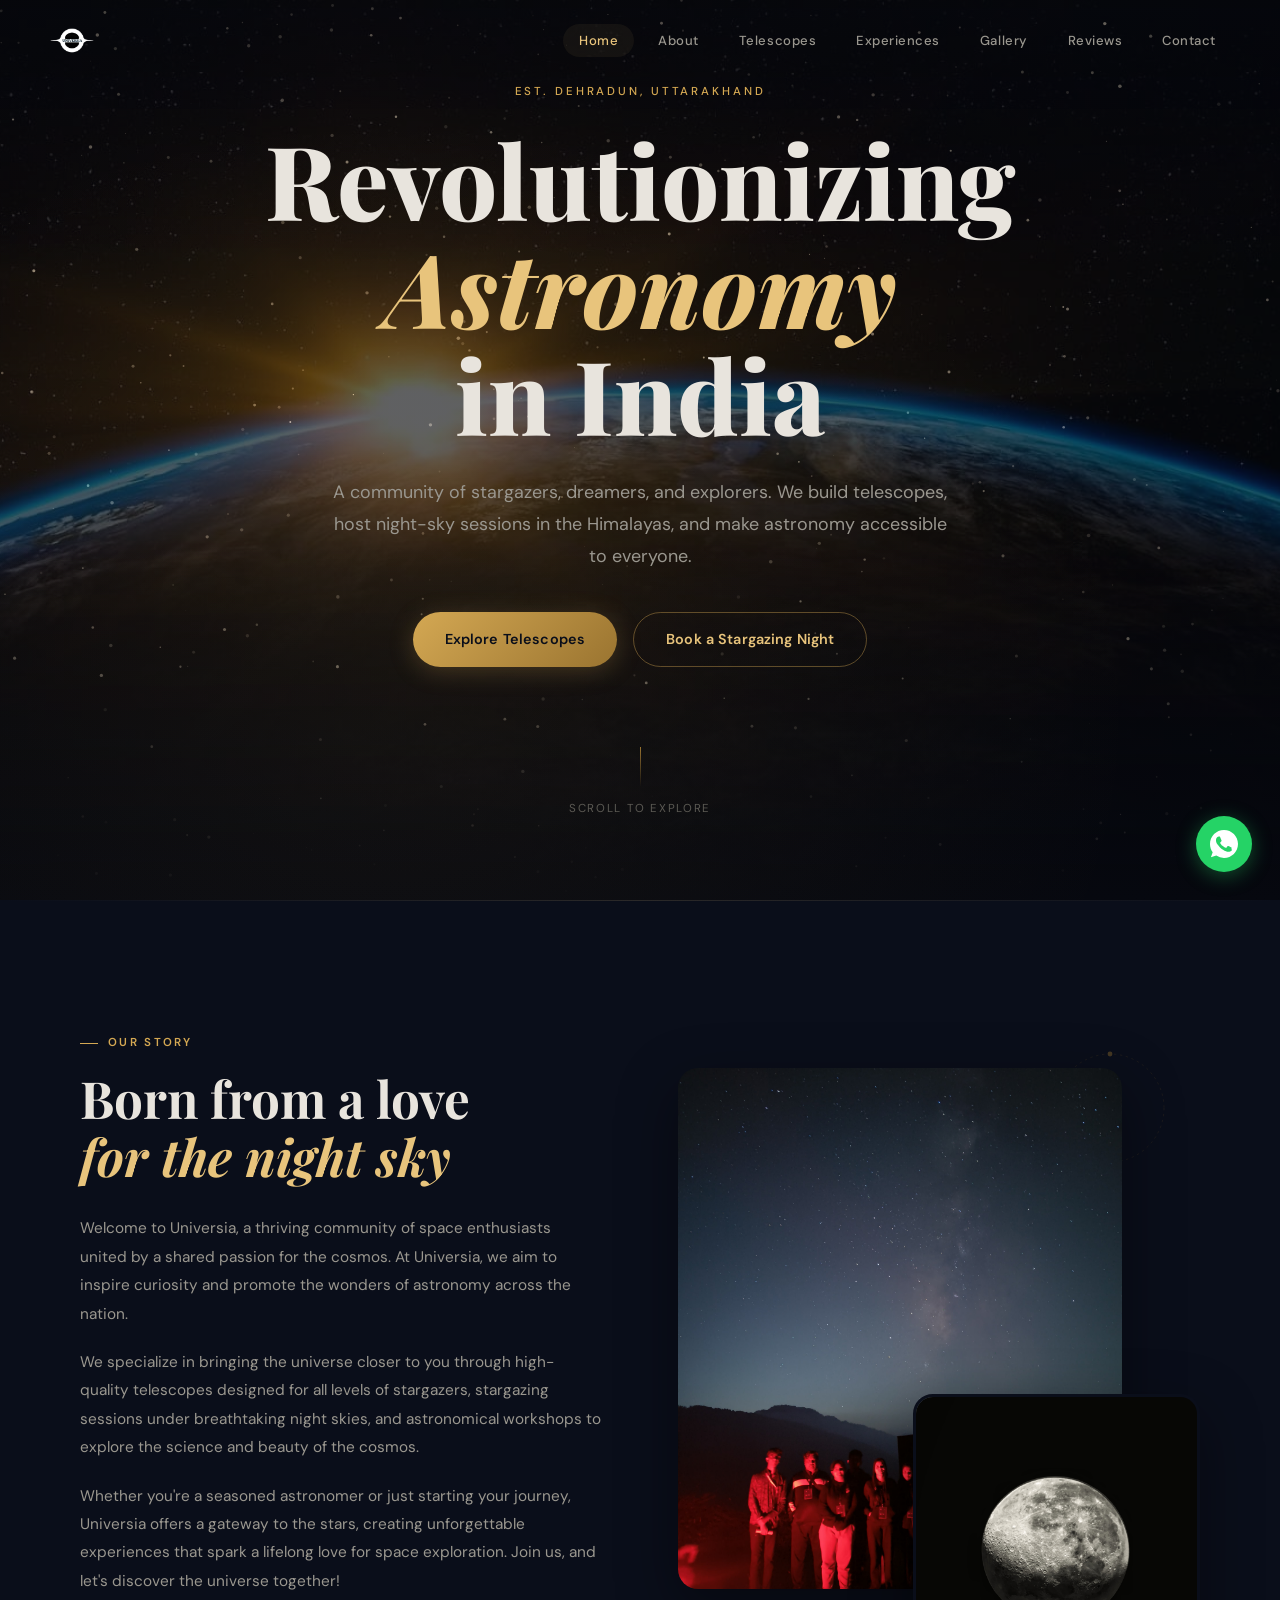
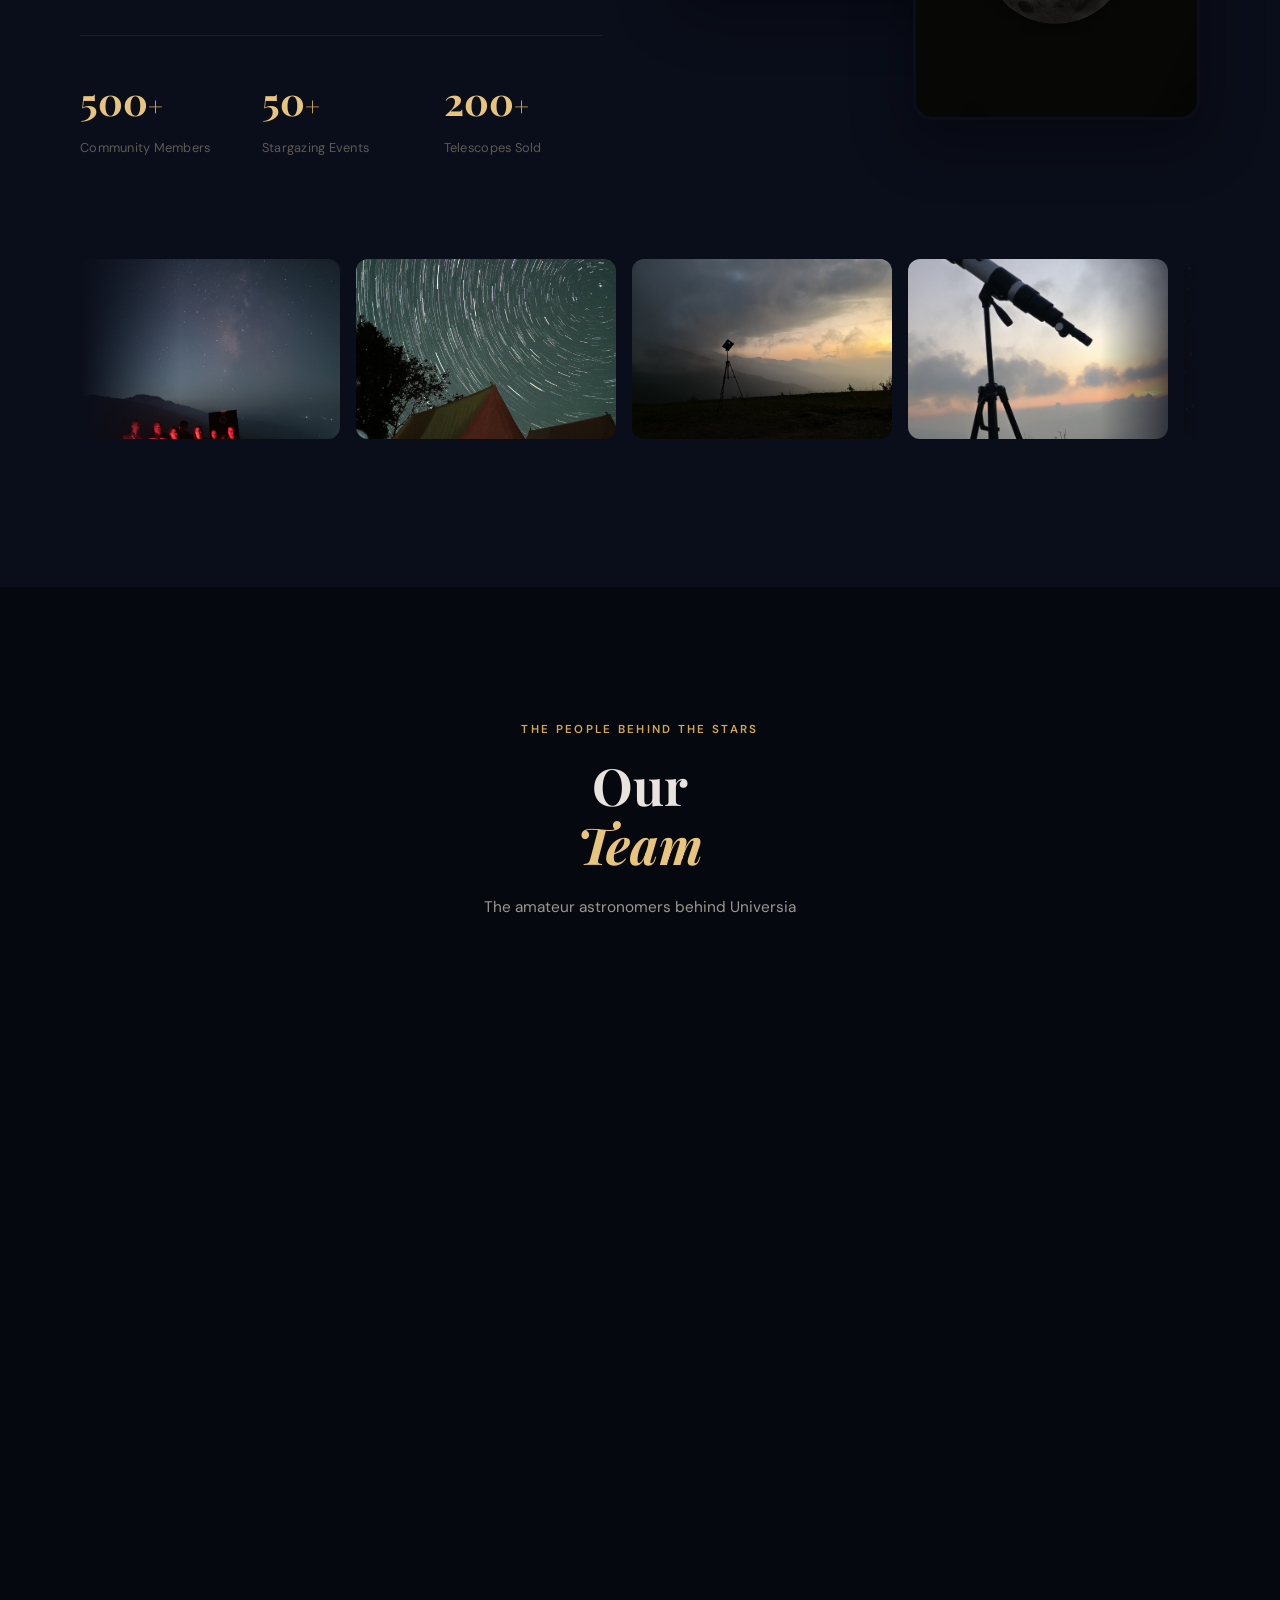
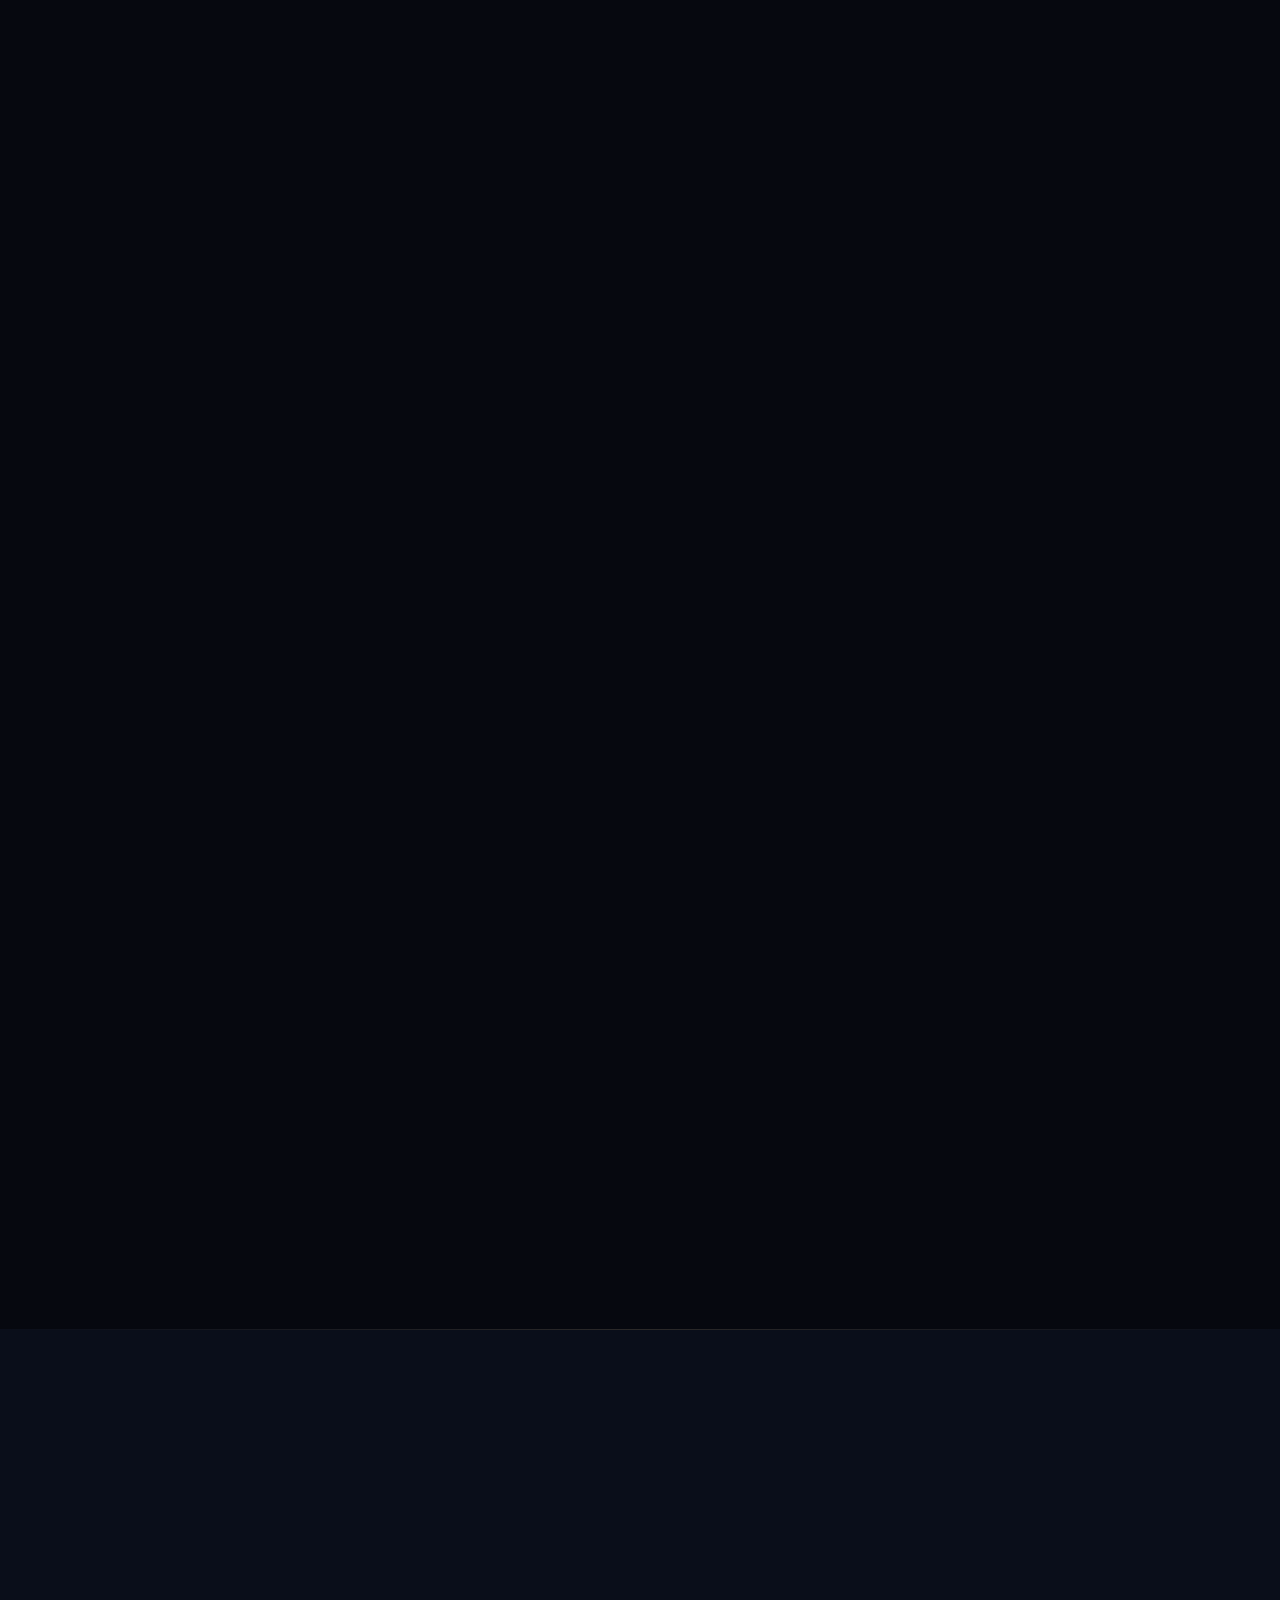
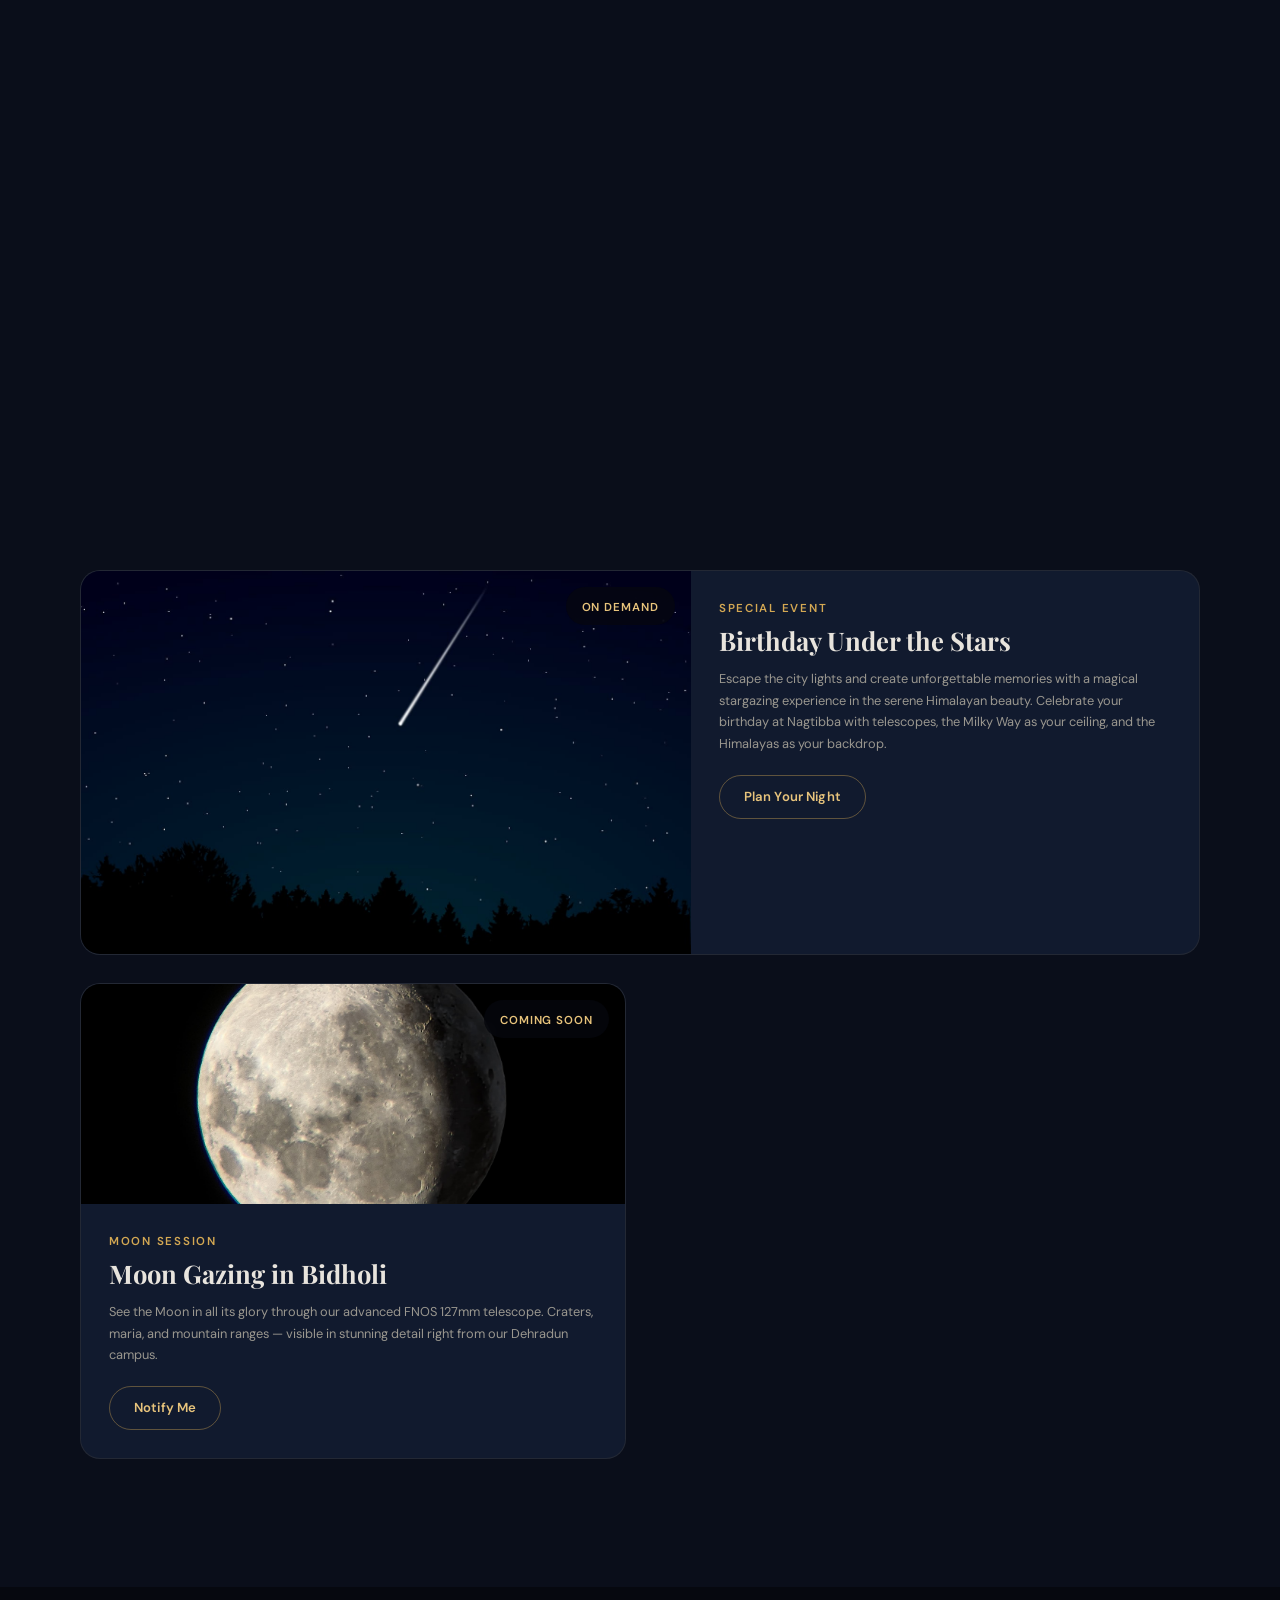
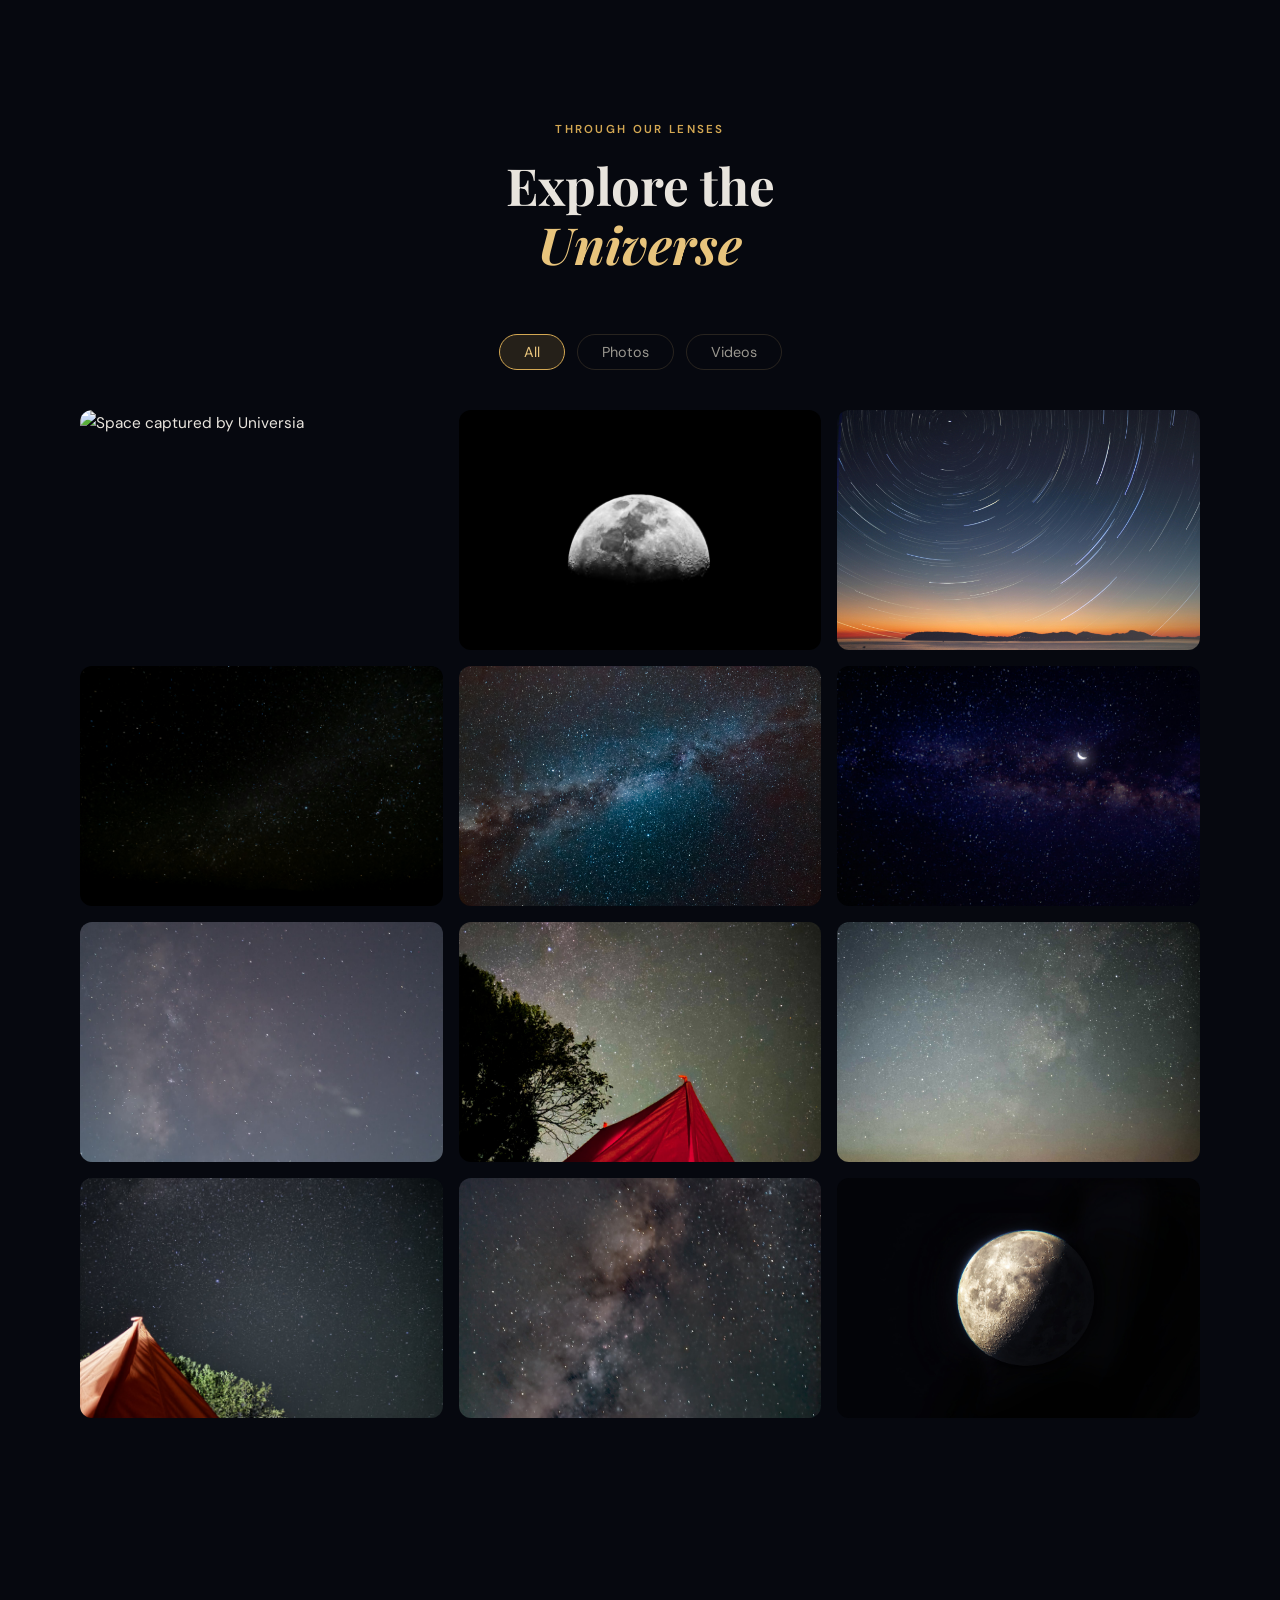
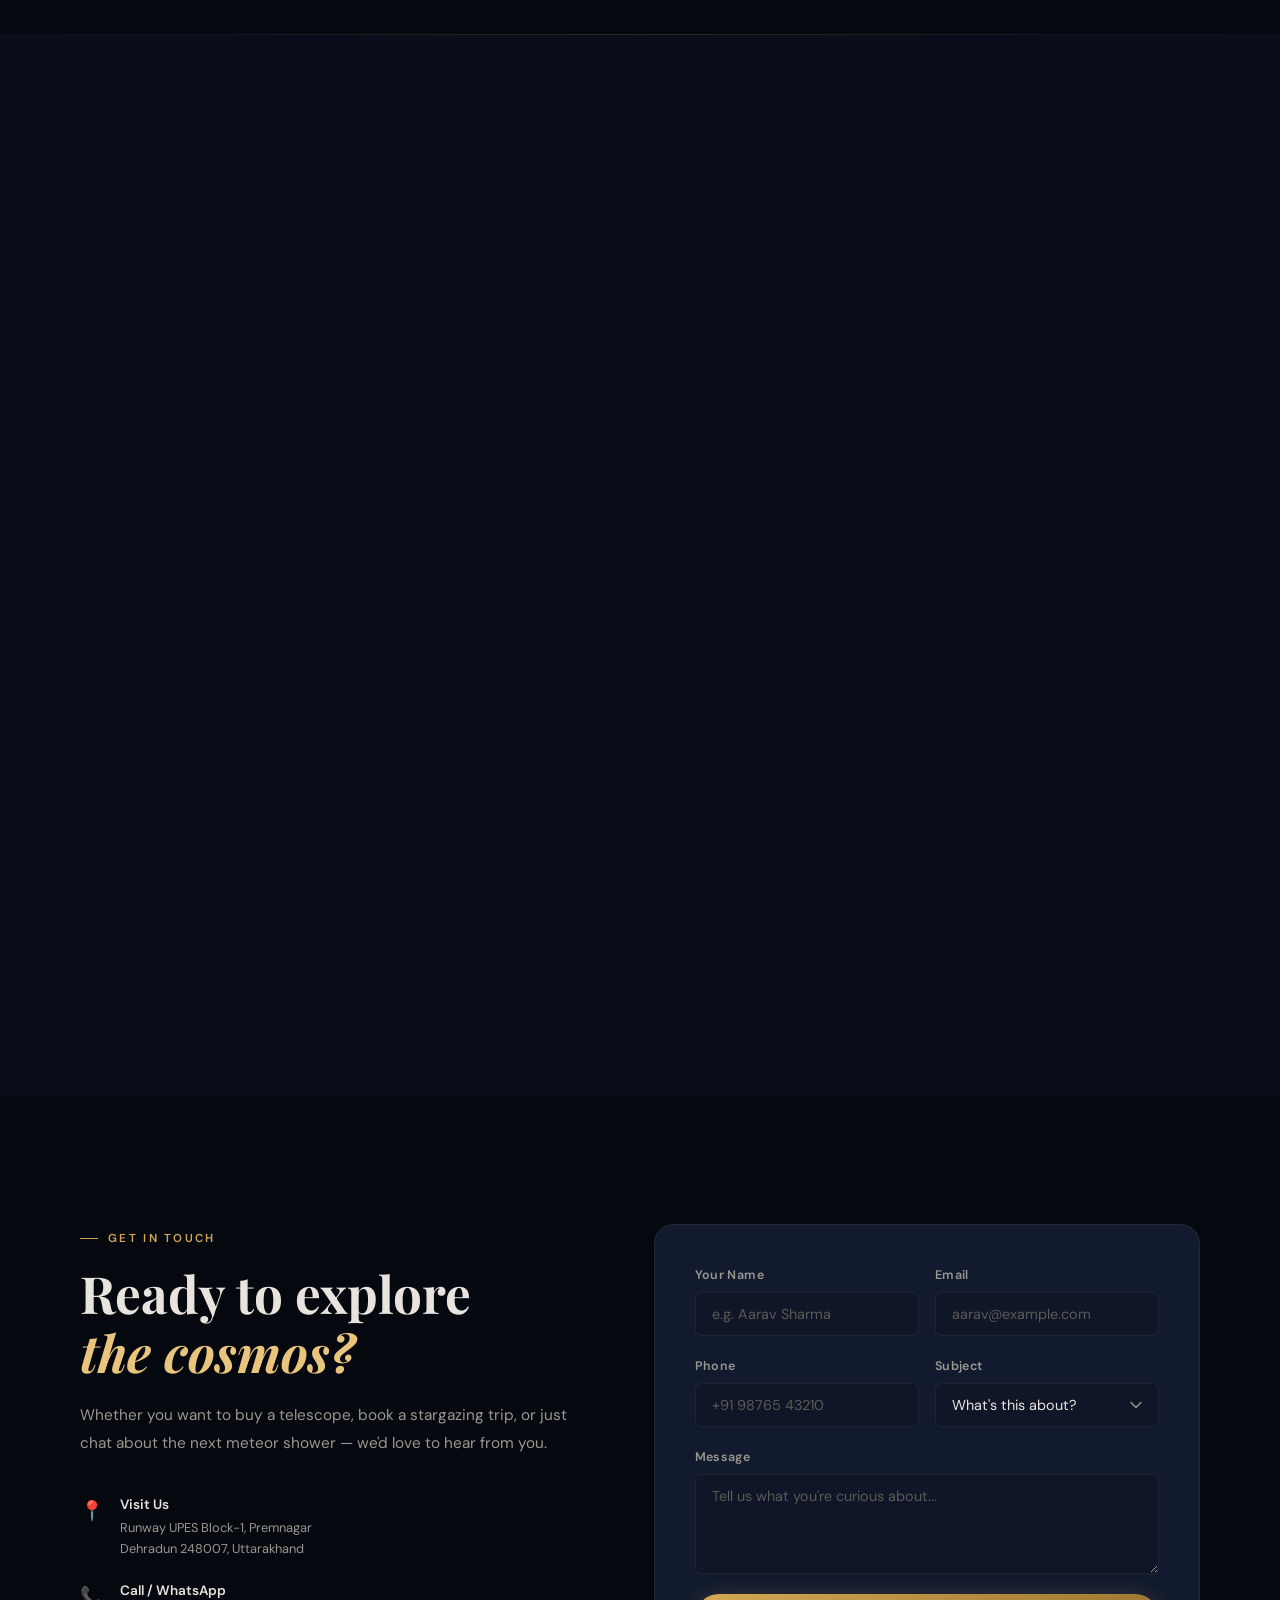
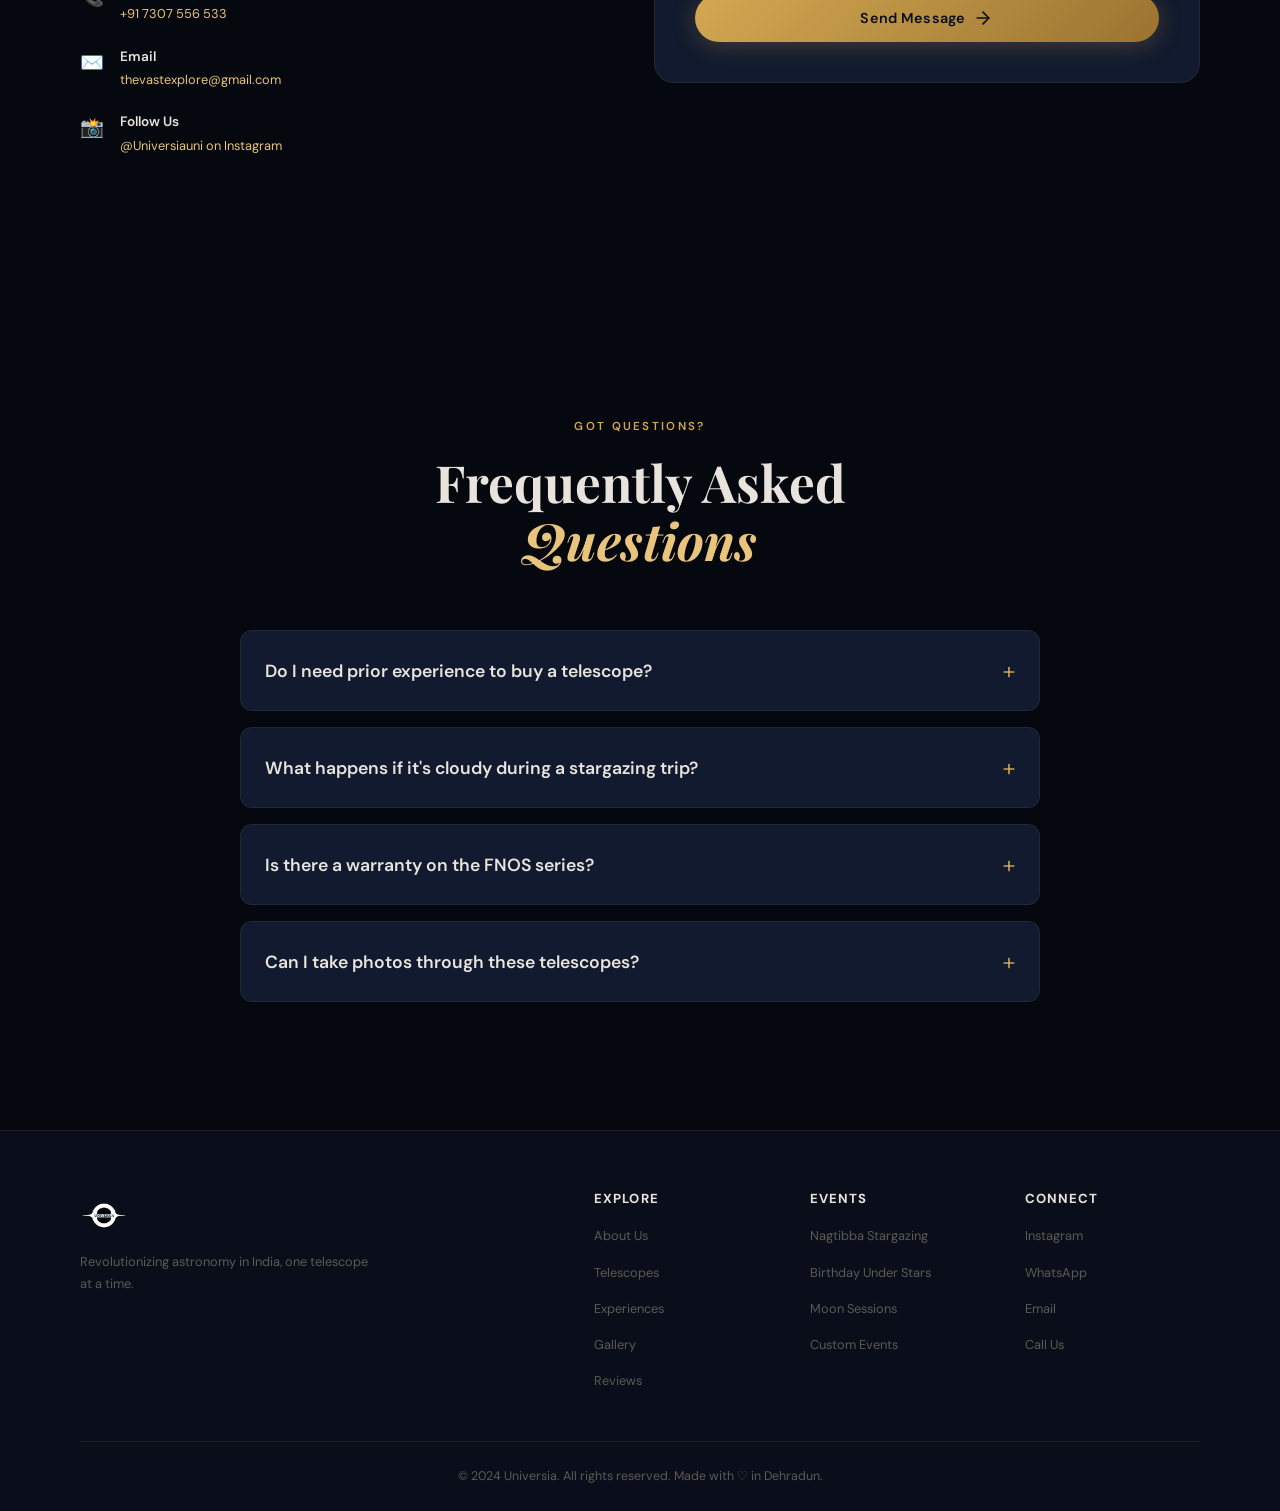
==== commit db4c8970: "feat: add preloader, FAQ, custom scrollbar, magnetic buttons, and SEO tags" ====
--- a/index.html
+++ b/index.html
@@ -5,6 +5,18 @@
     <meta name="viewport" content="width=device-width, initial-scale=1.0">
     <meta name="description" content="Universia — India's community of space enthusiasts. Premium telescopes, stargazing sessions in the Himalayas, and astronomical workshops. Bringing the universe closer to you.">
     <meta name="keywords" content="telescopes, astronomy, stargazing, India, Dehradun, astrophotography, Universia, FNOS">
+    
+    <!-- Open Graph / Social -->
+    <meta property="og:type" content="website">
+    <meta property="og:url" content="https://www.universia.in/">
+    <meta property="og:title" content="Universia — Revolutionizing Astronomy in India">
+    <meta property="og:description" content="A community of stargazers, dreamers, and explorers. We build telescopes, host night-sky sessions in the Himalayas, and make astronomy accessible to everyone.">
+    <meta property="og:image" content="https://raw.githubusercontent.com/Ojas2095/Universia/master/images/hero-earth.jpg">
+    <meta name="twitter:card" content="summary_large_image">
+    
+    <!-- Favicon -->
+    <link rel="icon" type="image/png" href="images/logo.png">
+
     <title>Universia — Revolutionizing Astronomy in India</title>
     <link rel="preconnect" href="https://fonts.googleapis.com">
     <link rel="preconnect" href="https://fonts.gstatic.com" crossorigin>
@@ -12,6 +24,19 @@
     <link rel="stylesheet" href="styles.css">
 </head>
 <body>
+    <!-- ═══════════════════════════════════════════ -->
+    <!-- PRELOADER                                   -->
+    <!-- ═══════════════════════════════════════════ -->
+    <div id="preloader" class="preloader">
+        <div class="preloader-content">
+            <svg class="preloader-orbit" viewBox="0 0 100 100">
+                <circle cx="50" cy="50" r="45" fill="none" stroke="rgba(212, 168, 83, 0.15)" stroke-width="2"/>
+                <circle cx="50" cy="50" r="45" fill="none" stroke="#d4a853" stroke-width="2" stroke-dasharray="70 210" stroke-linecap="round" class="orbit-spin"/>
+                <circle cx="50" cy="5" r="4" fill="#d4a853" class="orbit-planet"/>
+            </svg>
+            <div class="preloader-text">Igniting the stars...</div>
+        </div>
+    </div>
 
     <!-- ═══════════════════════════════════════════ -->
     <!-- NAVIGATION                                  -->
@@ -162,6 +187,10 @@
                 <div class="team-card reveal-up" id="team-satyansh">
                     <div class="team-photo">
                         <img src="images/team/satyansh.jpg" alt="Satyansh Srivastava - Founder & CEO" loading="lazy">
+                        <div class="team-hover-detail">
+                            <span class="detail-label">Favorite Constellation:</span>
+                            <span class="detail-value">Orion</span>
+                        </div>
                     </div>
                     <div class="team-info">
                         <h3 class="team-name">Satyansh Srivastava</h3>
@@ -177,6 +206,10 @@
                 <div class="team-card reveal-up" id="team-pranjal" style="--delay: 0.15s">
                     <div class="team-photo">
                         <img src="images/team/pranjal.jpg" alt="Pranjal Goyal - Product Designer" loading="lazy">
+                        <div class="team-hover-detail">
+                            <span class="detail-label">Favorite Telescope:</span>
+                            <span class="detail-value">FNOS 127mm</span>
+                        </div>
                     </div>
                     <div class="team-info">
                         <h3 class="team-name">Pranjal Goyal</h3>
@@ -192,6 +225,10 @@
                 <div class="team-card reveal-up" id="team-raghvendra" style="--delay: 0.3s">
                     <div class="team-photo">
                         <img src="images/team/raghvendra.jpg" alt="Raghvendra Goyal - Product Engineer" loading="lazy">
+                        <div class="team-hover-detail">
+                            <span class="detail-label">Favorite Target:</span>
+                            <span class="detail-value">Saturn's Rings</span>
+                        </div>
                     </div>
                     <div class="team-info">
                         <h3 class="team-name">Raghvendra Goyal</h3>
@@ -478,37 +515,48 @@
             </div>
             <div class="reviews-grid reveal-up">
                 <div class="review-video-card" id="review-1">
-                    <video src="videos/reviews/1.mp4" preload="metadata" controls></video>
+                    <video data-src="videos/reviews/1.mp4" preload="none" loop playsinline></video>
+                    <div class="review-play-btn"><span class="play-icon">▶</span></div>
                 </div>
                 <div class="review-video-card" id="review-2">
-                    <video src="videos/reviews/2.mp4" preload="metadata" controls></video>
+                    <video data-src="videos/reviews/2.mp4" preload="none" loop playsinline></video>
+                    <div class="review-play-btn"><span class="play-icon">▶</span></div>
                 </div>
                 <div class="review-video-card" id="review-3">
-                    <video src="videos/reviews/3.mp4" preload="metadata" controls></video>
+                    <video data-src="videos/reviews/3.mp4" preload="none" loop playsinline></video>
+                    <div class="review-play-btn"><span class="play-icon">▶</span></div>
                 </div>
                 <div class="review-video-card" id="review-4">
-                    <video src="videos/reviews/4.mp4" preload="metadata" controls></video>
+                    <video data-src="videos/reviews/4.mp4" preload="none" loop playsinline></video>
+                    <div class="review-play-btn"><span class="play-icon">▶</span></div>
                 </div>
                 <div class="review-video-card" id="review-5">
-                    <video src="videos/reviews/5.mp4" preload="metadata" controls></video>
+                    <video data-src="videos/reviews/5.mp4" preload="none" loop playsinline></video>
+                    <div class="review-play-btn"><span class="play-icon">▶</span></div>
                 </div>
                 <div class="review-video-card" id="review-6">
-                    <video src="videos/reviews/6.mp4" preload="metadata" controls></video>
+                    <video data-src="videos/reviews/6.mp4" preload="none" loop playsinline></video>
+                    <div class="review-play-btn"><span class="play-icon">▶</span></div>
                 </div>
                 <div class="review-video-card" id="review-7">
-                    <video src="videos/reviews/7.mp4" preload="metadata" controls></video>
+                    <video data-src="videos/reviews/7.mp4" preload="none" loop playsinline></video>
+                    <div class="review-play-btn"><span class="play-icon">▶</span></div>
                 </div>
                 <div class="review-video-card" id="review-8">
-                    <video src="videos/reviews/8.mp4" preload="metadata" controls></video>
+                    <video data-src="videos/reviews/8.mp4" preload="none" loop playsinline></video>
+                    <div class="review-play-btn"><span class="play-icon">▶</span></div>
                 </div>
                 <div class="review-video-card" id="review-9">
-                    <video src="videos/reviews/9.mp4" preload="metadata" controls></video>
+                    <video data-src="videos/reviews/9.mp4" preload="none" loop playsinline></video>
+                    <div class="review-play-btn"><span class="play-icon">▶</span></div>
                 </div>
                 <div class="review-video-card" id="review-10">
-                    <video src="videos/reviews/10.mp4" preload="metadata" controls></video>
+                    <video data-src="videos/reviews/10.mp4" preload="none" loop playsinline></video>
+                    <div class="review-play-btn"><span class="play-icon">▶</span></div>
                 </div>
                 <div class="review-video-card" id="review-11">
-                    <video src="videos/reviews/11.mp4" preload="metadata" controls></video>
+                    <video data-src="videos/reviews/11.mp4" preload="none" loop playsinline></video>
+                    <div class="review-play-btn"><span class="play-icon">▶</span></div>
                 </div>
             </div>
         </div>
@@ -605,6 +653,39 @@
     </section>
 
     <!-- ═══════════════════════════════════════════ -->
+    <!-- FAQ SECTION                                 -->
+    <!-- ═══════════════════════════════════════════ -->
+    <section id="faq" class="faq-section">
+        <div class="section-container">
+            <div class="section-header centered">
+                <span class="section-tag reveal-up">Got Questions?</span>
+                <h2 class="section-heading reveal-up">
+                    Frequently Asked<br>
+                    <em>Questions</em>
+                </h2>
+            </div>
+            <div class="faq-list reveal-up">
+                <div class="faq-item">
+                    <button class="faq-question">Do I need prior experience to buy a telescope? <span class="faq-icon">+</span></button>
+                    <div class="faq-answer"><p>Not at all! Our FNOS 60mm and 75mm telescopes are perfect for beginners. They come with an easy setup guide, and our community is always here to help you navigate the night sky.</p></div>
+                </div>
+                <div class="faq-item">
+                    <button class="faq-question">What happens if it's cloudy during a stargazing trip? <span class="faq-icon">+</span></button>
+                    <div class="faq-answer"><p>Weather is part of the adventure! If the sky is overcast, we focus on astronomical workshops, astrophotography editing sessions, and campfire discussions. We always keep backup plans ready.</p></div>
+                </div>
+                <div class="faq-item">
+                    <button class="faq-question">Is there a warranty on the FNOS series? <span class="faq-icon">+</span></button>
+                    <div class="faq-answer"><p>Yes! Every Universia FNOS telescope comes with a 1-year warranty covering optical alignment and manufacturing defects.</p></div>
+                </div>
+                <div class="faq-item">
+                    <button class="faq-question">Can I take photos through these telescopes? <span class="faq-icon">+</span></button>
+                    <div class="faq-answer"><p>Absolutely. You can attach a smartphone adapter (sold separately) to capture stunning images of the Moon, Jupiter, and Saturn directly through the eyepiece.</p></div>
+                </div>
+            </div>
+        </div>
+    </section>
+
+    <!-- ═══════════════════════════════════════════ -->
     <!-- FOOTER                                      -->
     <!-- ═══════════════════════════════════════════ -->
     <footer class="site-footer">
--- a/styles.css
+++ b/styles.css
@@ -1535,6 +1535,205 @@
     border-radius: var(--radius-md);
 }
 
+/* ─── Global Scrollbar ─── */
+::-webkit-scrollbar {
+    width: 10px;
+    height: 10px;
+}
+::-webkit-scrollbar-track {
+    background: var(--bg-deep);
+}
+::-webkit-scrollbar-thumb {
+    background: var(--border-accent);
+    border-radius: var(--radius-sm);
+}
+::-webkit-scrollbar-thumb:hover {
+    background: var(--accent-dim);
+}
+
+/* ─── Preloader ─── */
+.preloader {
+    position: fixed;
+    inset: 0;
+    background: var(--bg-deep);
+    z-index: 9999;
+    display: flex;
+    align-items: center;
+    justify-content: center;
+    transition: opacity 0.8s ease-out, visibility 0.8s ease-out;
+}
+.preloader.fade-out {
+    opacity: 0;
+    visibility: hidden;
+}
+.preloader-content {
+    text-align: center;
+    display: flex;
+    flex-direction: column;
+    align-items: center;
+    gap: 20px;
+}
+.preloader-orbit {
+    width: 80px;
+    height: 80px;
+    animation: pulse 2s infinite ease-in-out;
+}
+.orbit-spin {
+    transform-origin: center;
+    animation: spin 1.5s linear infinite;
+}
+.orbit-planet {
+    transform-origin: center;
+    animation: spin 3s linear infinite reverse;
+}
+@keyframes spin {
+    to { transform: rotate(360deg); }
+}
+@keyframes pulse {
+    0%, 100% { filter: drop-shadow(0 0 8px var(--accent-glow)); }
+    50% { filter: drop-shadow(0 0 20px var(--accent-glow-strong)); }
+}
+.preloader-text {
+    font-family: 'DM Sans', sans-serif;
+    font-size: 0.85rem;
+    letter-spacing: 0.2em;
+    text-transform: uppercase;
+    color: var(--accent);
+    animation: twinkle 1.5s infinite;
+}
+
+/* ─── Team Hover Details ─── */
+.team-photo {
+    position: relative;
+}
+.team-hover-detail {
+    position: absolute;
+    inset: 0;
+    background: rgba(10, 14, 26, 0.85);
+    backdrop-filter: blur(4px);
+    -webkit-backdrop-filter: blur(4px);
+    display: flex;
+    flex-direction: column;
+    align-items: center;
+    justify-content: center;
+    opacity: 0;
+    transform: translateY(20px);
+    transition: all var(--transition-medium);
+    padding: 20px;
+    text-align: center;
+}
+.team-card:hover .team-hover-detail {
+    opacity: 1;
+    transform: translateY(0);
+}
+.team-hover-detail .detail-label {
+    font-size: var(--fs-tag);
+    color: var(--text-secondary);
+    text-transform: uppercase;
+    letter-spacing: 0.1em;
+    margin-bottom: 8px;
+}
+.team-hover-detail .detail-value {
+    font-family: 'Playfair Display', serif;
+    font-size: 1.6rem;
+    color: var(--accent-light);
+    font-weight: 700;
+}
+
+/* ─── Review Custom Video Player ─── */
+.review-video-card {
+    position: relative;
+    cursor: pointer;
+}
+.review-play-btn {
+    position: absolute;
+    inset: 0;
+    background: rgba(0, 0, 0, 0.4);
+    display: flex;
+    align-items: center;
+    justify-content: center;
+    transition: all var(--transition-fast);
+}
+.review-video-card:hover .review-play-btn {
+    background: rgba(0, 0, 0, 0.2);
+}
+.review-video-card.is-playing .review-play-btn {
+    opacity: 0;
+    pointer-events: none;
+}
+.review-play-btn .play-icon {
+    font-size: 3.5rem;
+    color: rgba(255, 255, 255, 0.9);
+    filter: drop-shadow(0 4px 12px rgba(0,0,0,0.4));
+    transition: transform var(--transition-fast);
+}
+.review-video-card:hover .play-icon {
+    transform: scale(1.1);
+    color: var(--accent-light);
+}
+
+/* ─── FAQ Section ─── */
+.faq-section {
+    padding: var(--section-pad) 0;
+    background: var(--bg-deep);
+}
+.faq-list {
+    max-width: 800px;
+    margin: 0 auto;
+    display: flex;
+    flex-direction: column;
+    gap: 16px;
+}
+.faq-item {
+    border: 1px solid var(--border-subtle);
+    border-radius: var(--radius-md);
+    background: var(--bg-card);
+    overflow: hidden;
+    transition: border-color var(--transition-fast);
+}
+.faq-item:hover {
+    border-color: var(--border-medium);
+}
+.faq-question {
+    width: 100%;
+    text-align: left;
+    background: transparent;
+    border: none;
+    padding: 24px;
+    font-family: 'DM Sans', sans-serif;
+    font-size: 1.1rem;
+    font-weight: 600;
+    color: var(--text-primary);
+    cursor: pointer;
+    display: flex;
+    justify-content: space-between;
+    align-items: center;
+}
+.faq-icon {
+    font-size: 1.5rem;
+    font-weight: 300;
+    color: var(--accent);
+    transition: transform var(--transition-medium);
+}
+.faq-item.active .faq-icon {
+    transform: rotate(45deg);
+}
+.faq-answer {
+    padding: 0 24px;
+    max-height: 0;
+    overflow: hidden;
+    transition: max-height var(--transition-medium), padding var(--transition-medium);
+}
+.faq-item.active .faq-answer {
+    padding: 0 24px 24px;
+    max-height: 500px;
+}
+.faq-answer p {
+    color: var(--text-secondary);
+    line-height: 1.7;
+    margin: 0;
+}
+
 /* Mobile landscape / small tablet */
 @media (max-width: 860px) {
     .mobile-toggle {
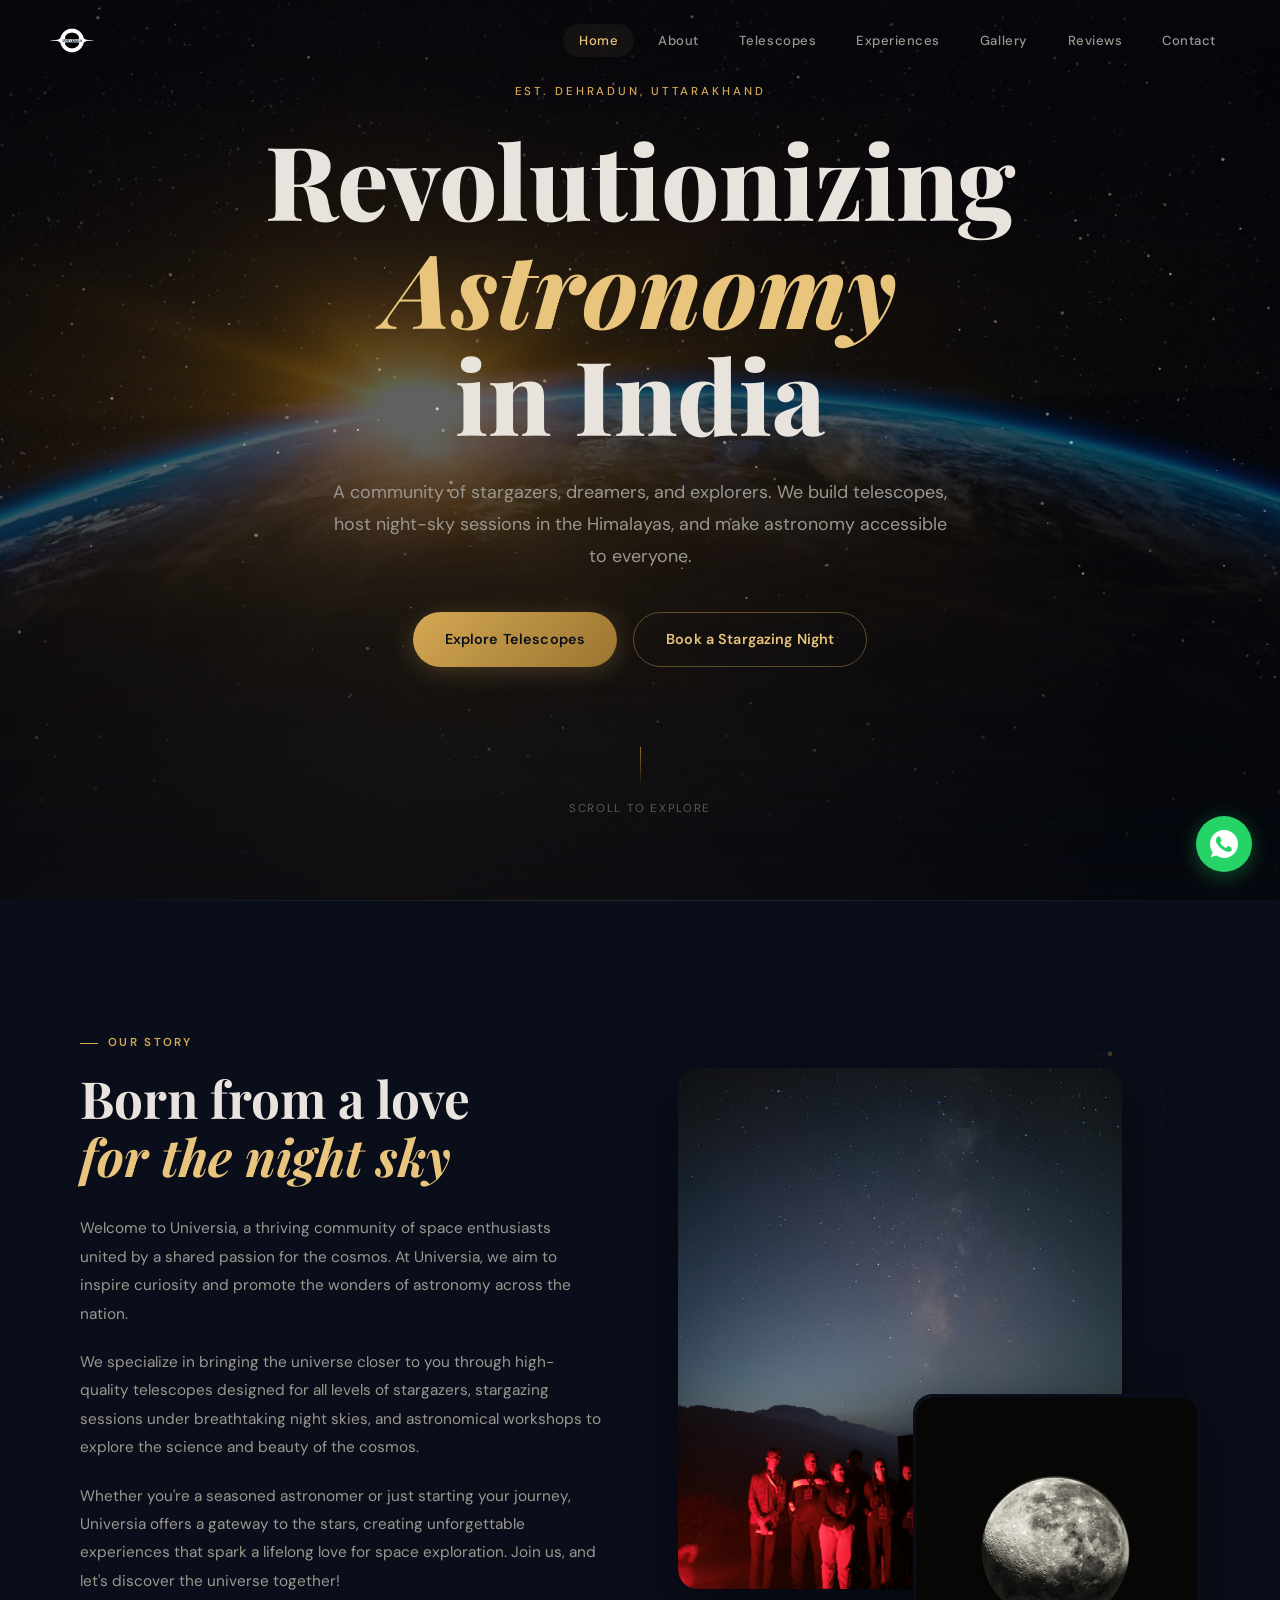
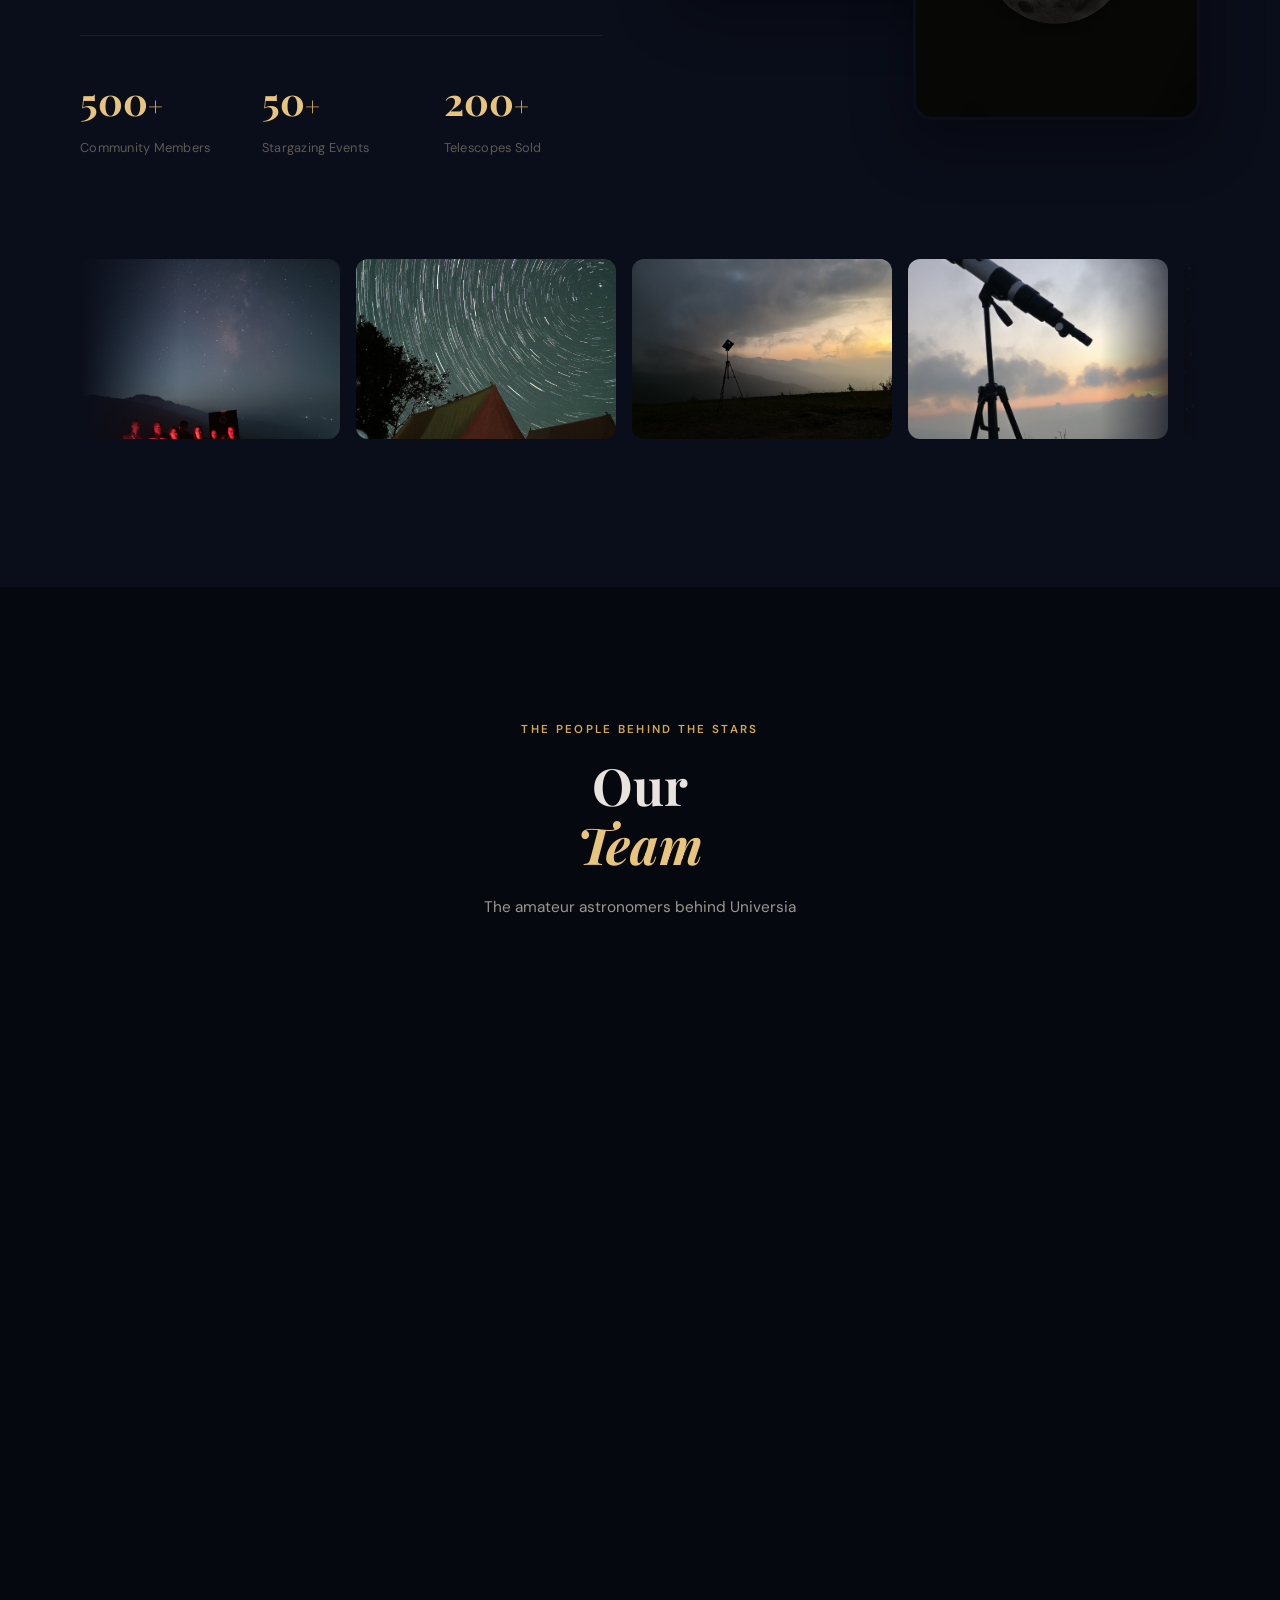
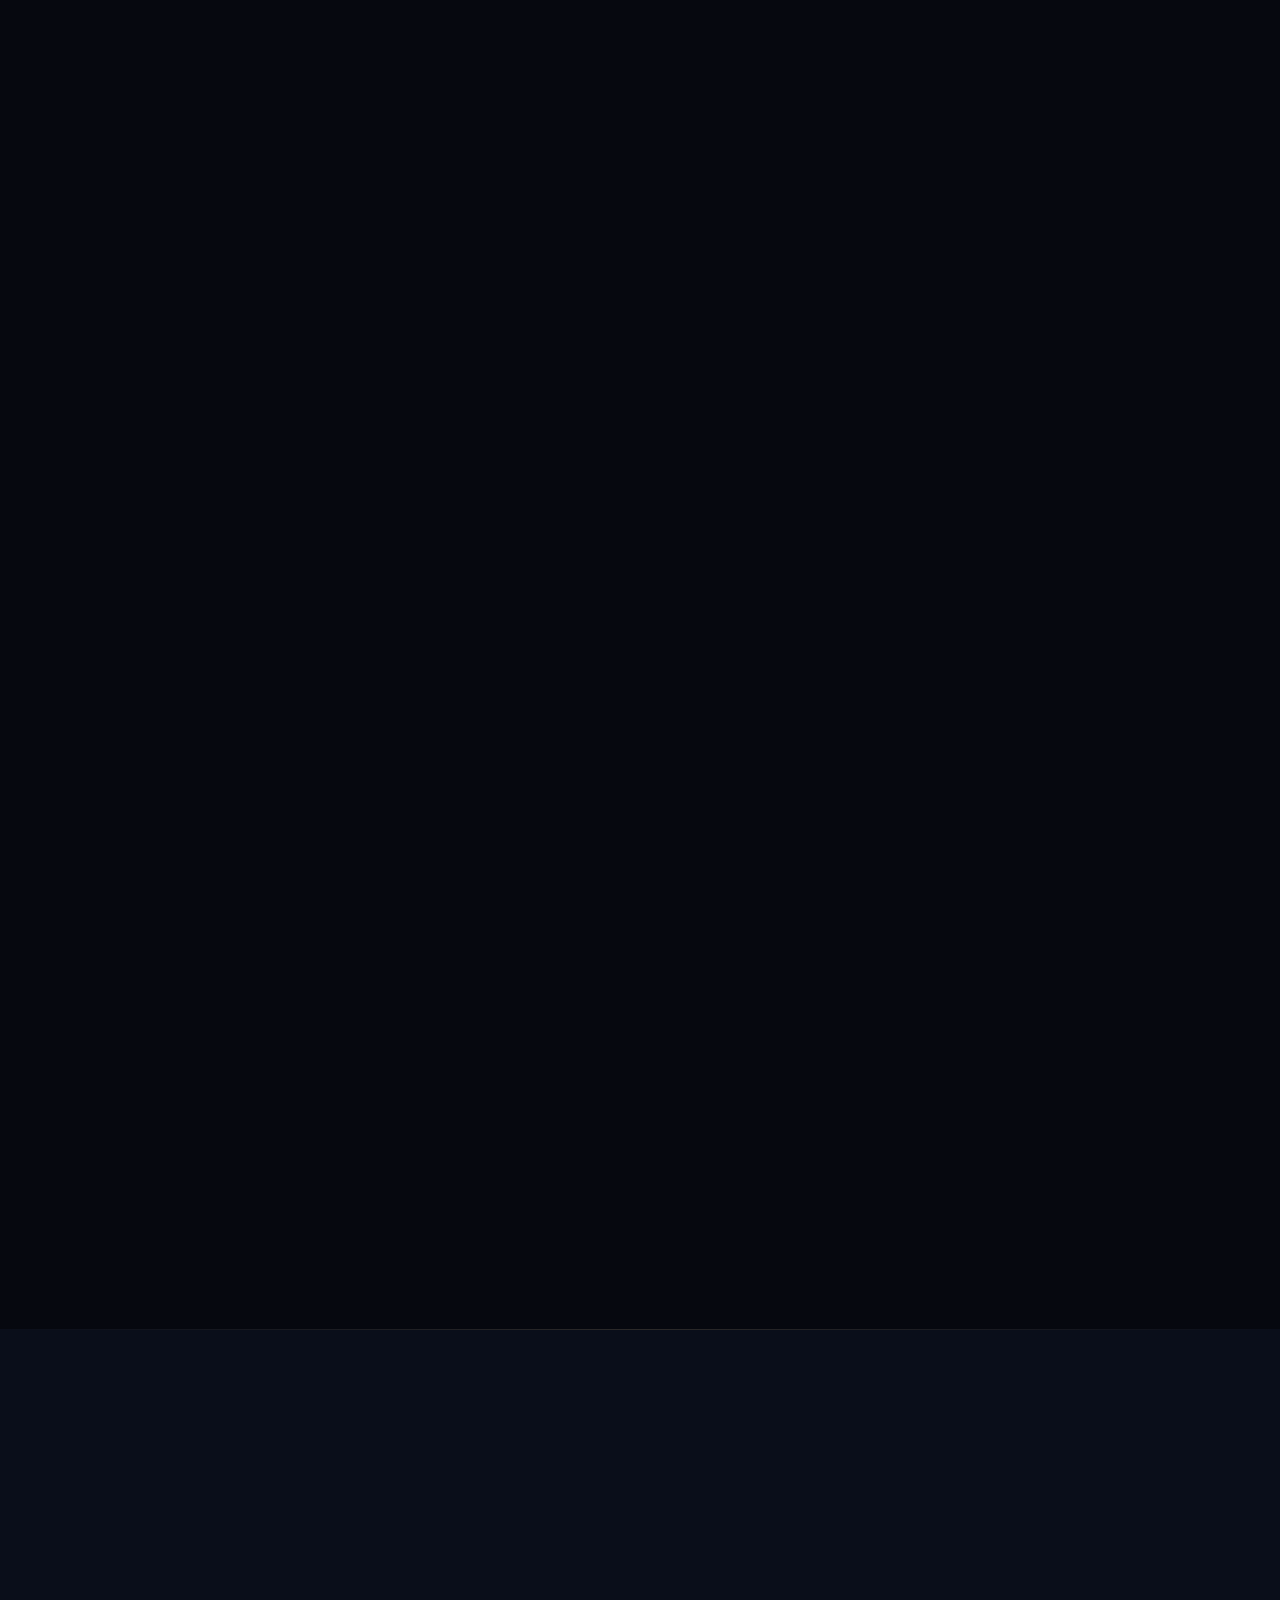
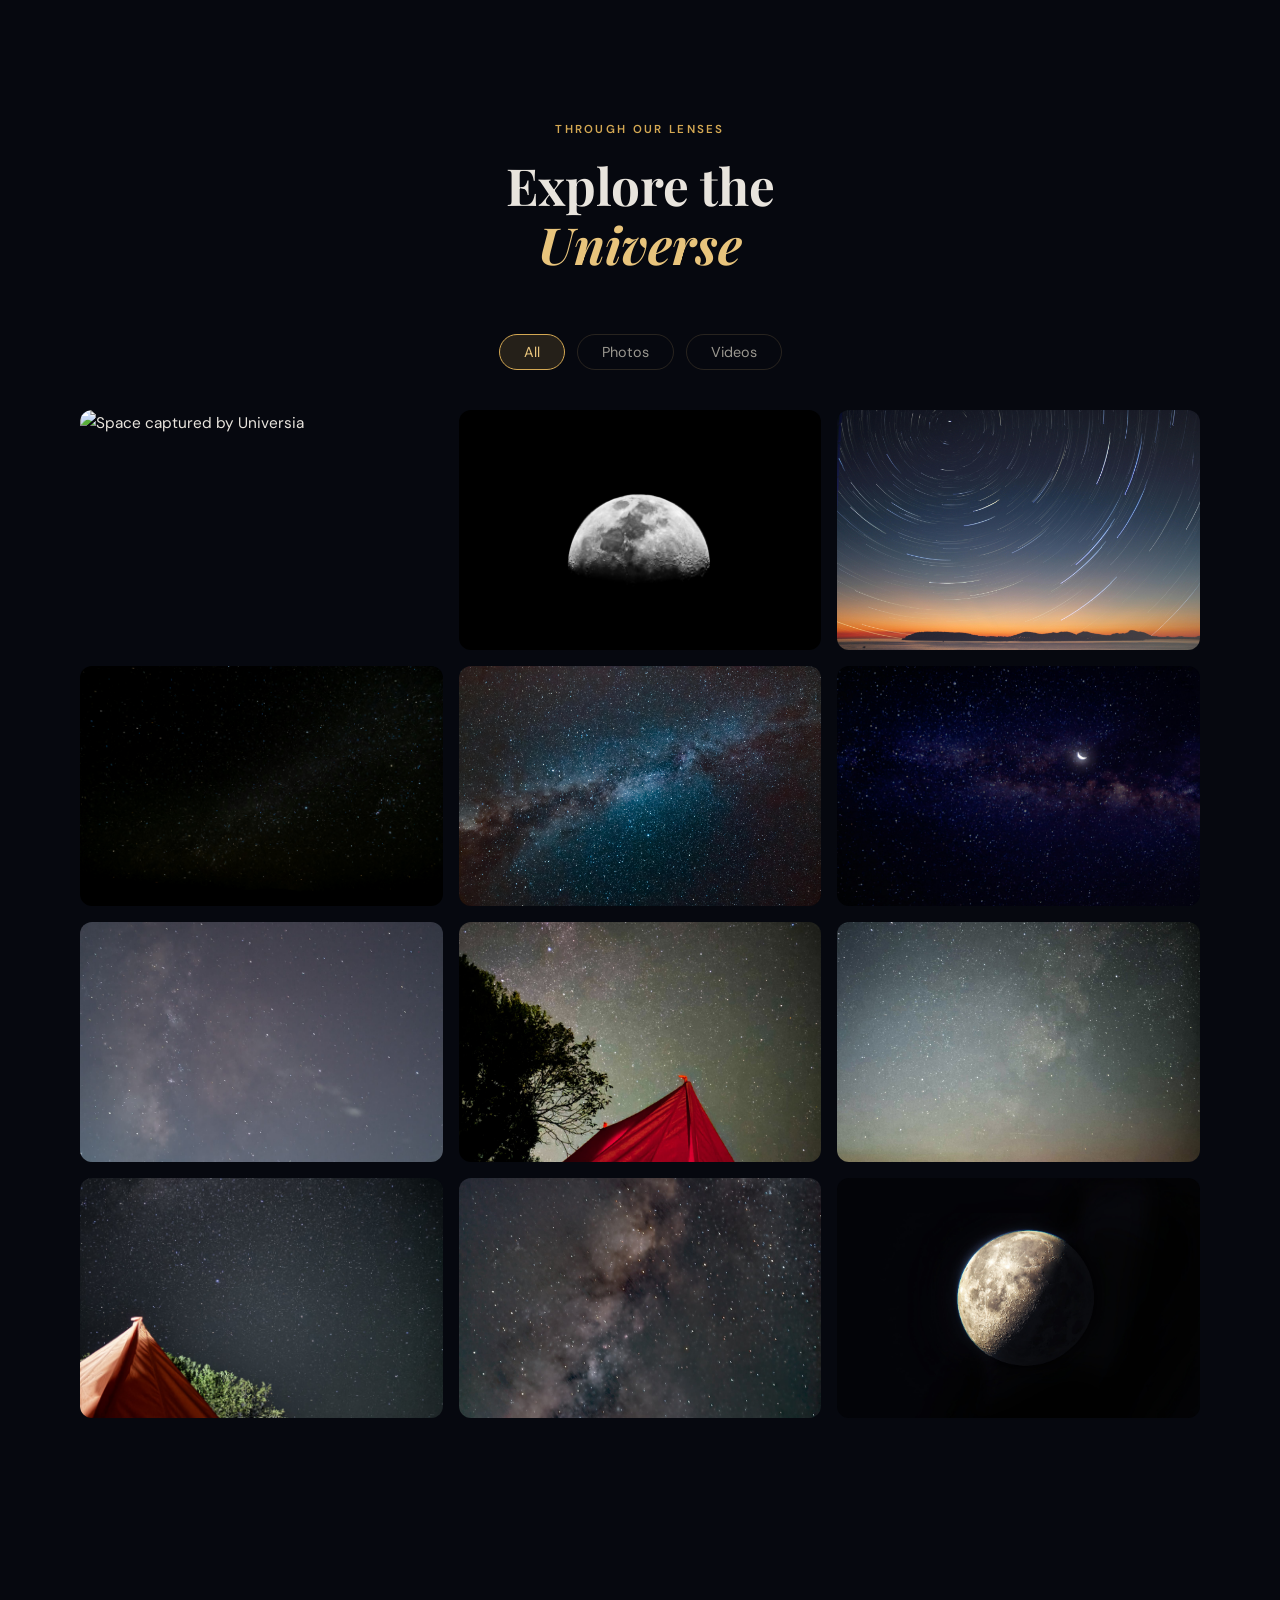
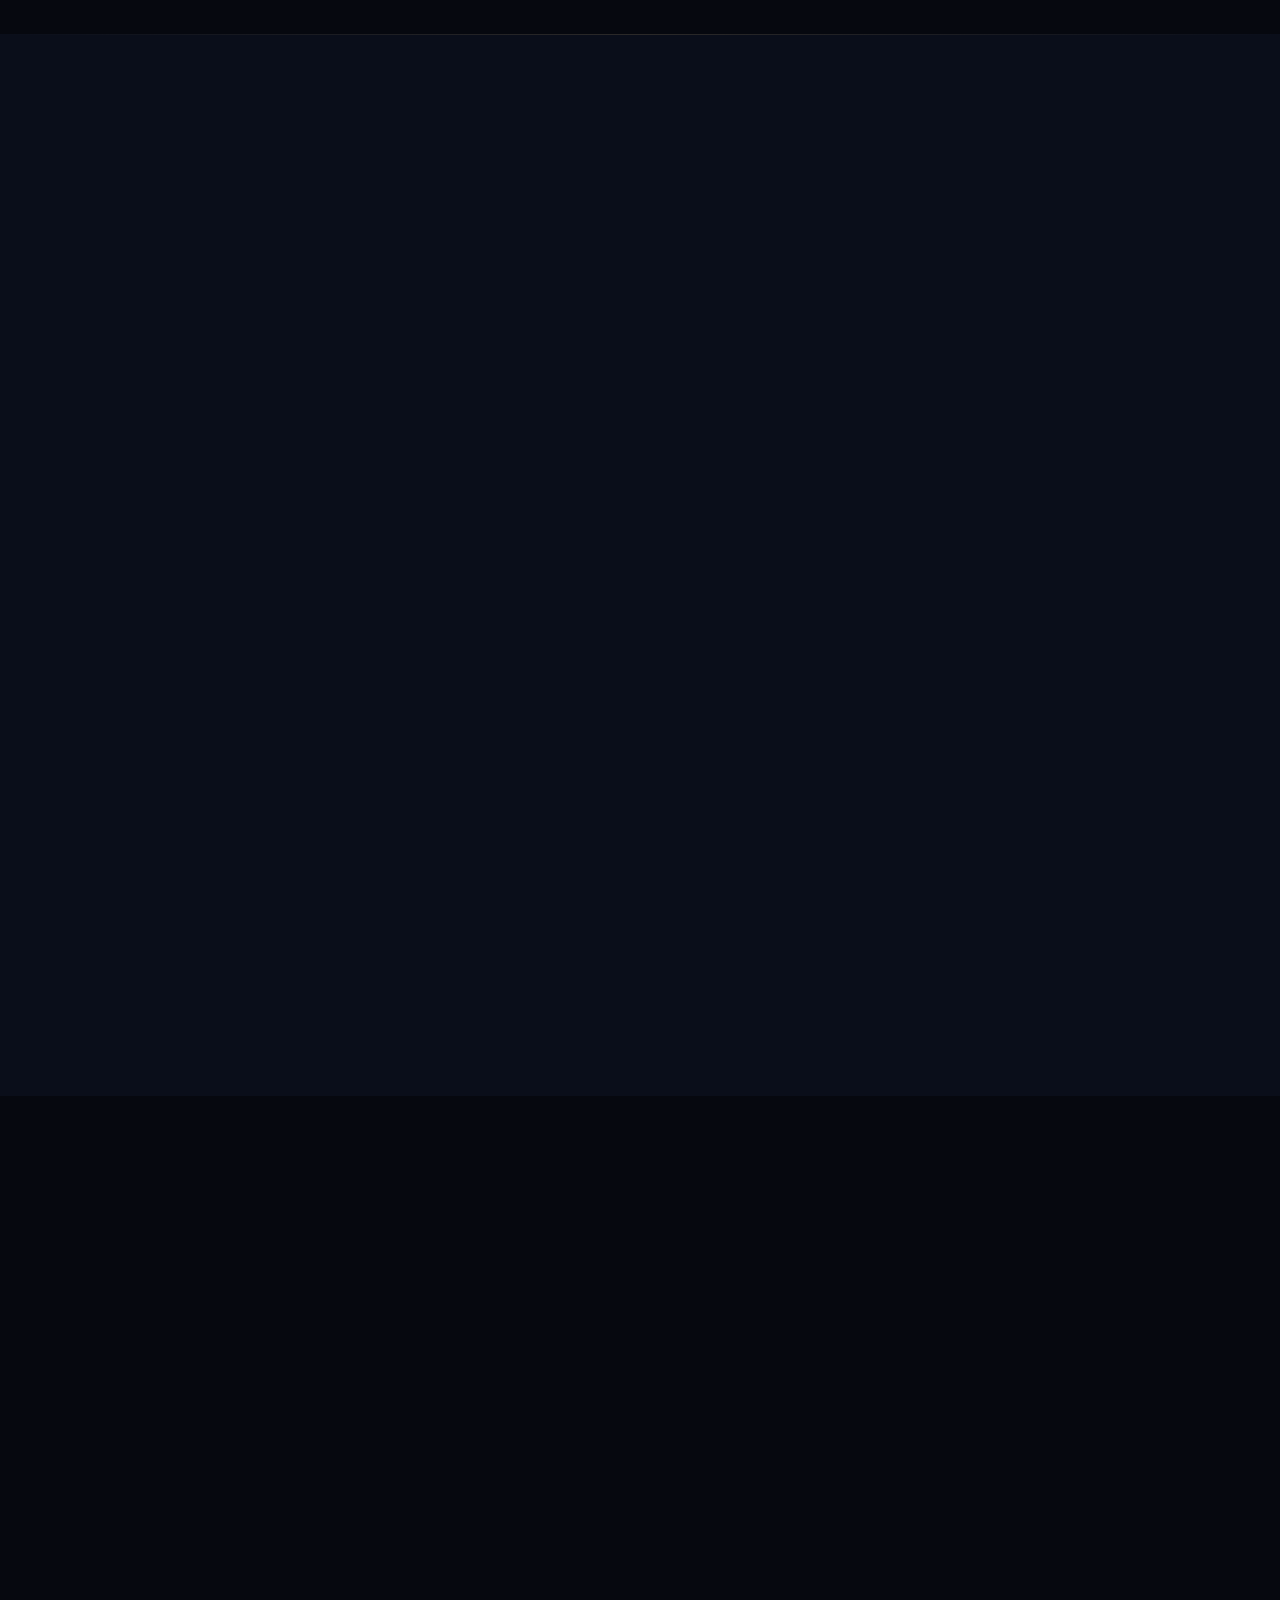
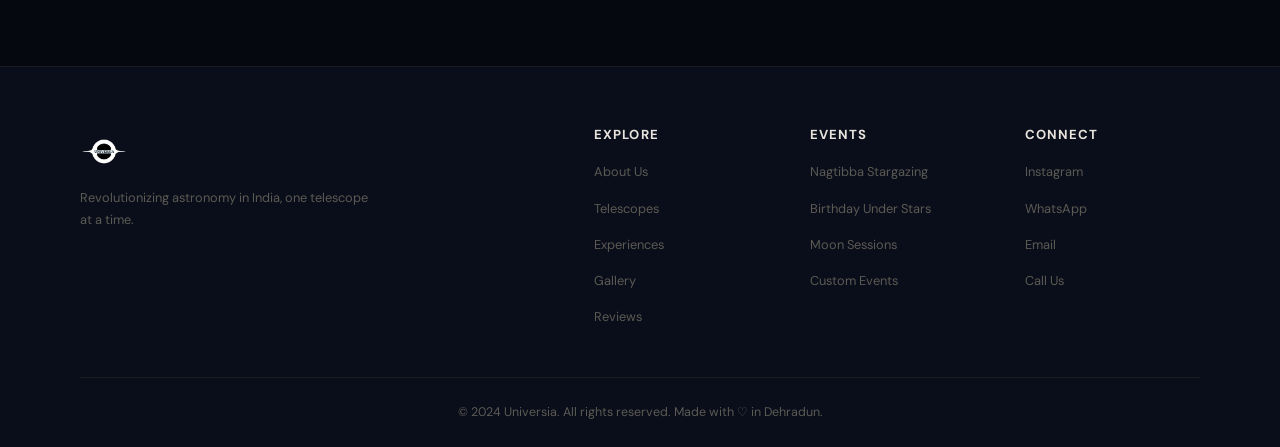
==== commit 7e48097d: "feat: add Phase 3 premium interactions (tilt cards, interactive stars, newsletter)" ====
--- a/index.html
+++ b/index.html
@@ -184,7 +184,7 @@
                 <p class="section-subtext reveal-up">The amateur astronomers behind Universia</p>
             </div>
             <div class="team-grid">
-                <div class="team-card reveal-up" id="team-satyansh">
+                <div class="team-card tilt-card reveal-up" id="team-satyansh">
                     <div class="team-photo">
                         <img src="images/team/satyansh.jpg" alt="Satyansh Srivastava - Founder & CEO" loading="lazy">
                         <div class="team-hover-detail">
@@ -203,7 +203,7 @@
                         </p>
                     </div>
                 </div>
-                <div class="team-card reveal-up" id="team-pranjal" style="--delay: 0.15s">
+                <div class="team-card tilt-card reveal-up" id="team-pranjal" style="--delay: 0.15s">
                     <div class="team-photo">
                         <img src="images/team/pranjal.jpg" alt="Pranjal Goyal - Product Designer" loading="lazy">
                         <div class="team-hover-detail">
@@ -222,7 +222,7 @@
                         </p>
                     </div>
                 </div>
-                <div class="team-card reveal-up" id="team-raghvendra" style="--delay: 0.3s">
+                <div class="team-card tilt-card reveal-up" id="team-raghvendra" style="--delay: 0.3s">
                     <div class="team-photo">
                         <img src="images/team/raghvendra.jpg" alt="Raghvendra Goyal - Product Engineer" loading="lazy">
                         <div class="team-hover-detail">
@@ -263,7 +263,7 @@
             </div>
             <div class="products-grid">
                 <!-- Product 1 — 60mm -->
-                <div class="product-card reveal-up" id="product-60mm">
+                <div class="product-card tilt-card reveal-up" id="product-60mm">
                     <div class="product-badge">Beginner</div>
                     <div class="product-image">
                         <img src="images/products/fnos-60mm.jpg" alt="UNIVERSIA FNOS Series 60mm Refractor Telescope" loading="lazy">
@@ -286,7 +286,7 @@
                 </div>
 
                 <!-- Product 2 — 75mm Featured -->
-                <div class="product-card product-card-featured reveal-up" id="product-75mm" style="--delay: 0.15s">
+                <div class="product-card tilt-card product-card-featured reveal-up" id="product-75mm" style="--delay: 0.15s">
                     <div class="product-badge product-badge-gold">Popular</div>
                     <div class="product-image">
                         <img src="images/products/fnos-75mm.jpg" alt="UNIVERSIA FNOS Series 75mm Refractor Telescope" loading="lazy">
@@ -309,7 +309,7 @@
                 </div>
 
                 <!-- Product 3 — 127mm -->
-                <div class="product-card reveal-up" id="product-127mm" style="--delay: 0.3s">
+                <div class="product-card tilt-card reveal-up" id="product-127mm" style="--delay: 0.3s">
                     <div class="product-badge">Advanced</div>
                     <div class="product-image">
                         <img src="images/products/fnos-127mm.jpg" alt="UNIVERSIA FNOS Series 127mm Reflector Telescope" loading="lazy">
@@ -348,7 +348,7 @@
             </div>
             <div class="experiences-grid">
                 <!-- Experience 1 — Nagtibba -->
-                <div class="experience-card reveal-up" id="exp-nagtibba">
+                <div class="experience-card tilt-card reveal-up" id="exp-nagtibba">
                     <div class="experience-image">
                         <img src="images/events/1.jpg" alt="Star gazing at Nagtibba with Universia" loading="lazy">
                         <div class="experience-date">
@@ -368,7 +368,7 @@
                 </div>
 
                 <!-- Experience 2 — Birthday -->
-                <div class="experience-card experience-card-wide reveal-up" id="exp-birthday" style="--delay: 0.15s">
+                <div class="experience-card tilt-card experience-card-wide reveal-up" id="exp-birthday" style="--delay: 0.15s">
                     <div class="experience-image">
                         <img src="images/events/3.jpg" alt="Birthday celebration under the stars with Universia" loading="lazy">
                         <div class="experience-date">
@@ -388,7 +388,7 @@
                 </div>
 
                 <!-- Experience 3 — Moon Gazing -->
-                <div class="experience-card reveal-up" id="exp-moon" style="--delay: 0.3s">
+                <div class="experience-card tilt-card reveal-up" id="exp-moon" style="--delay: 0.3s">
                     <div class="experience-image">
                         <img src="images/events/2.jpg" alt="Moon gazing session with Universia in Bidholi" loading="lazy">
                         <div class="experience-date">
@@ -686,6 +686,25 @@
     </section>
 
     <!-- ═══════════════════════════════════════════ -->
+    <!-- NEWSLETTER SECTION                          -->
+    <!-- ═══════════════════════════════════════════ -->
+    <section id="newsletter" class="newsletter-section">
+        <div class="section-container">
+            <div class="newsletter-box reveal-up">
+                <div class="newsletter-content">
+                    <span class="section-tag">Join the Stargazer's Club</span>
+                    <h2 class="newsletter-heading">Never miss a meteor shower</h2>
+                    <p class="newsletter-desc">Subscribe to get updates on our next Himalayan stargazing trips, telescope restocks, and exclusive astronomy workshops.</p>
+                </div>
+                <form id="newsletter-form" class="newsletter-form">
+                    <input type="email" name="newsletterEmail" placeholder="Enter your email address" required>
+                    <button type="submit" class="btn btn-primary magnetic-btn">Subscribe</button>
+                </form>
+            </div>
+        </div>
+    </section>
+
+    <!-- ═══════════════════════════════════════════ -->
     <!-- FOOTER                                      -->
     <!-- ═══════════════════════════════════════════ -->
     <footer class="site-footer">
--- a/styles.css
+++ b/styles.css
@@ -1734,6 +1734,97 @@
     margin: 0;
 }
 
+/* ─── Tilt Cards ─── */
+.tilt-card {
+    transform-style: preserve-3d;
+    transform: perspective(1000px);
+}
+
+/* ─── Newsletter Section ─── */
+.newsletter-section {
+    padding: 0 0 var(--section-pad) 0;
+    background: var(--bg-deep);
+}
+.newsletter-box {
+    background: linear-gradient(135deg, rgba(212, 168, 83, 0.1) 0%, rgba(10, 14, 26, 0.9) 100%);
+    border: 1px solid var(--border-accent);
+    border-radius: var(--radius-lg);
+    padding: 60px 40px;
+    display: flex;
+    flex-direction: column;
+    align-items: center;
+    text-align: center;
+    max-width: 800px;
+    margin: 0 auto;
+    box-shadow: 0 20px 40px rgba(0,0,0,0.4);
+    position: relative;
+    overflow: hidden;
+}
+.newsletter-box::before {
+    content: '';
+    position: absolute;
+    top: -50%;
+    left: -50%;
+    width: 200%;
+    height: 200%;
+    background: radial-gradient(circle, rgba(212, 168, 83, 0.05) 0%, transparent 60%);
+    pointer-events: none;
+}
+.newsletter-heading {
+    font-family: 'Playfair Display', serif;
+    font-size: 2.5rem;
+    color: var(--text-primary);
+    margin: 16px 0;
+}
+.newsletter-desc {
+    color: var(--text-secondary);
+    font-size: 1.1rem;
+    max-width: 500px;
+    margin: 0 auto 32px auto;
+    line-height: 1.6;
+}
+.newsletter-form {
+    display: flex;
+    width: 100%;
+    max-width: 450px;
+    gap: 12px;
+    position: relative;
+    z-index: 2;
+}
+.newsletter-form input {
+    flex: 1;
+    padding: 14px 20px;
+    border-radius: var(--radius-sm);
+    border: 1px solid var(--border-subtle);
+    background: rgba(255, 255, 255, 0.03);
+    color: var(--text-primary);
+    font-family: 'DM Sans', sans-serif;
+    font-size: 1rem;
+    outline: none;
+    transition: border-color var(--transition-fast), background var(--transition-fast);
+}
+.newsletter-form input:focus {
+    border-color: var(--accent);
+    background: rgba(255, 255, 255, 0.06);
+}
+.newsletter-form button {
+    white-space: nowrap;
+}
+@media (max-width: 600px) {
+    .newsletter-form {
+        flex-direction: column;
+    }
+    .newsletter-form button {
+        width: 100%;
+    }
+    .newsletter-heading {
+        font-size: 2rem;
+    }
+    .newsletter-box {
+        padding: 40px 20px;
+    }
+}
+
 /* Mobile landscape / small tablet */
 @media (max-width: 860px) {
     .mobile-toggle {
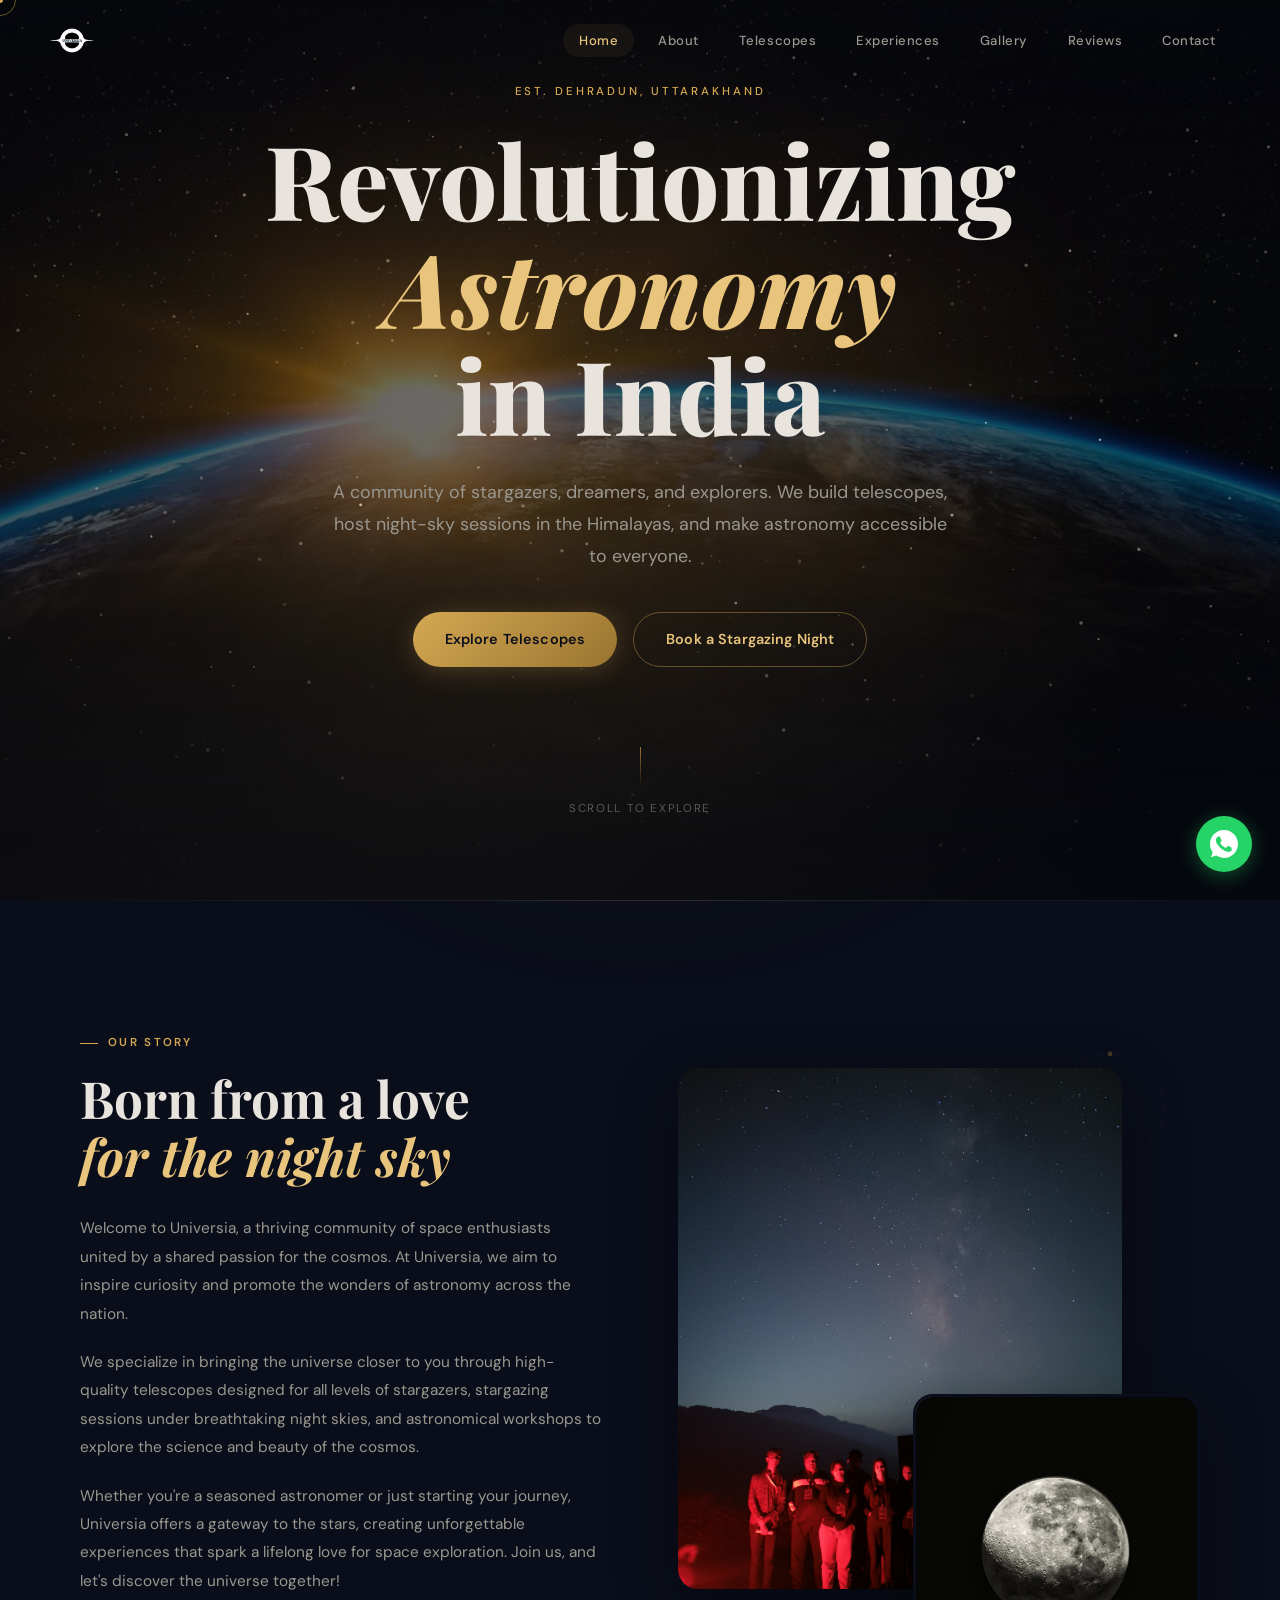
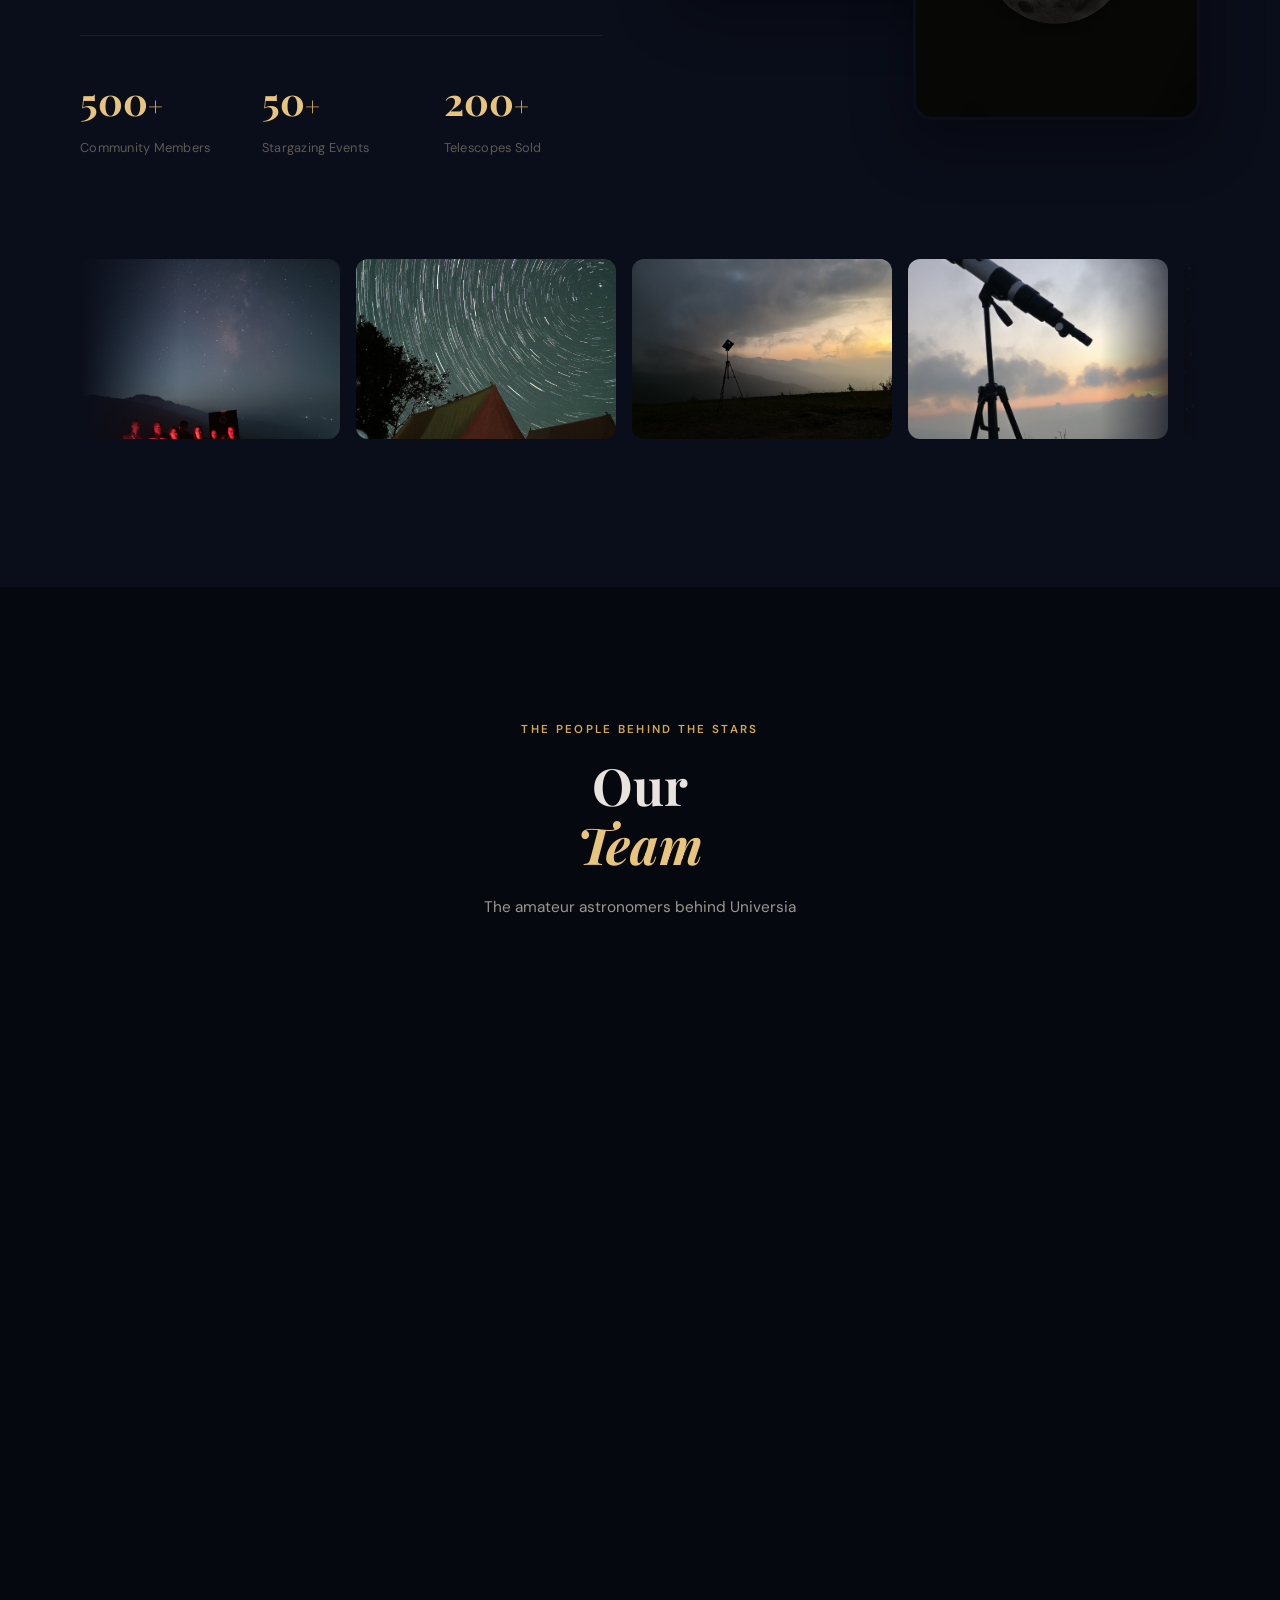
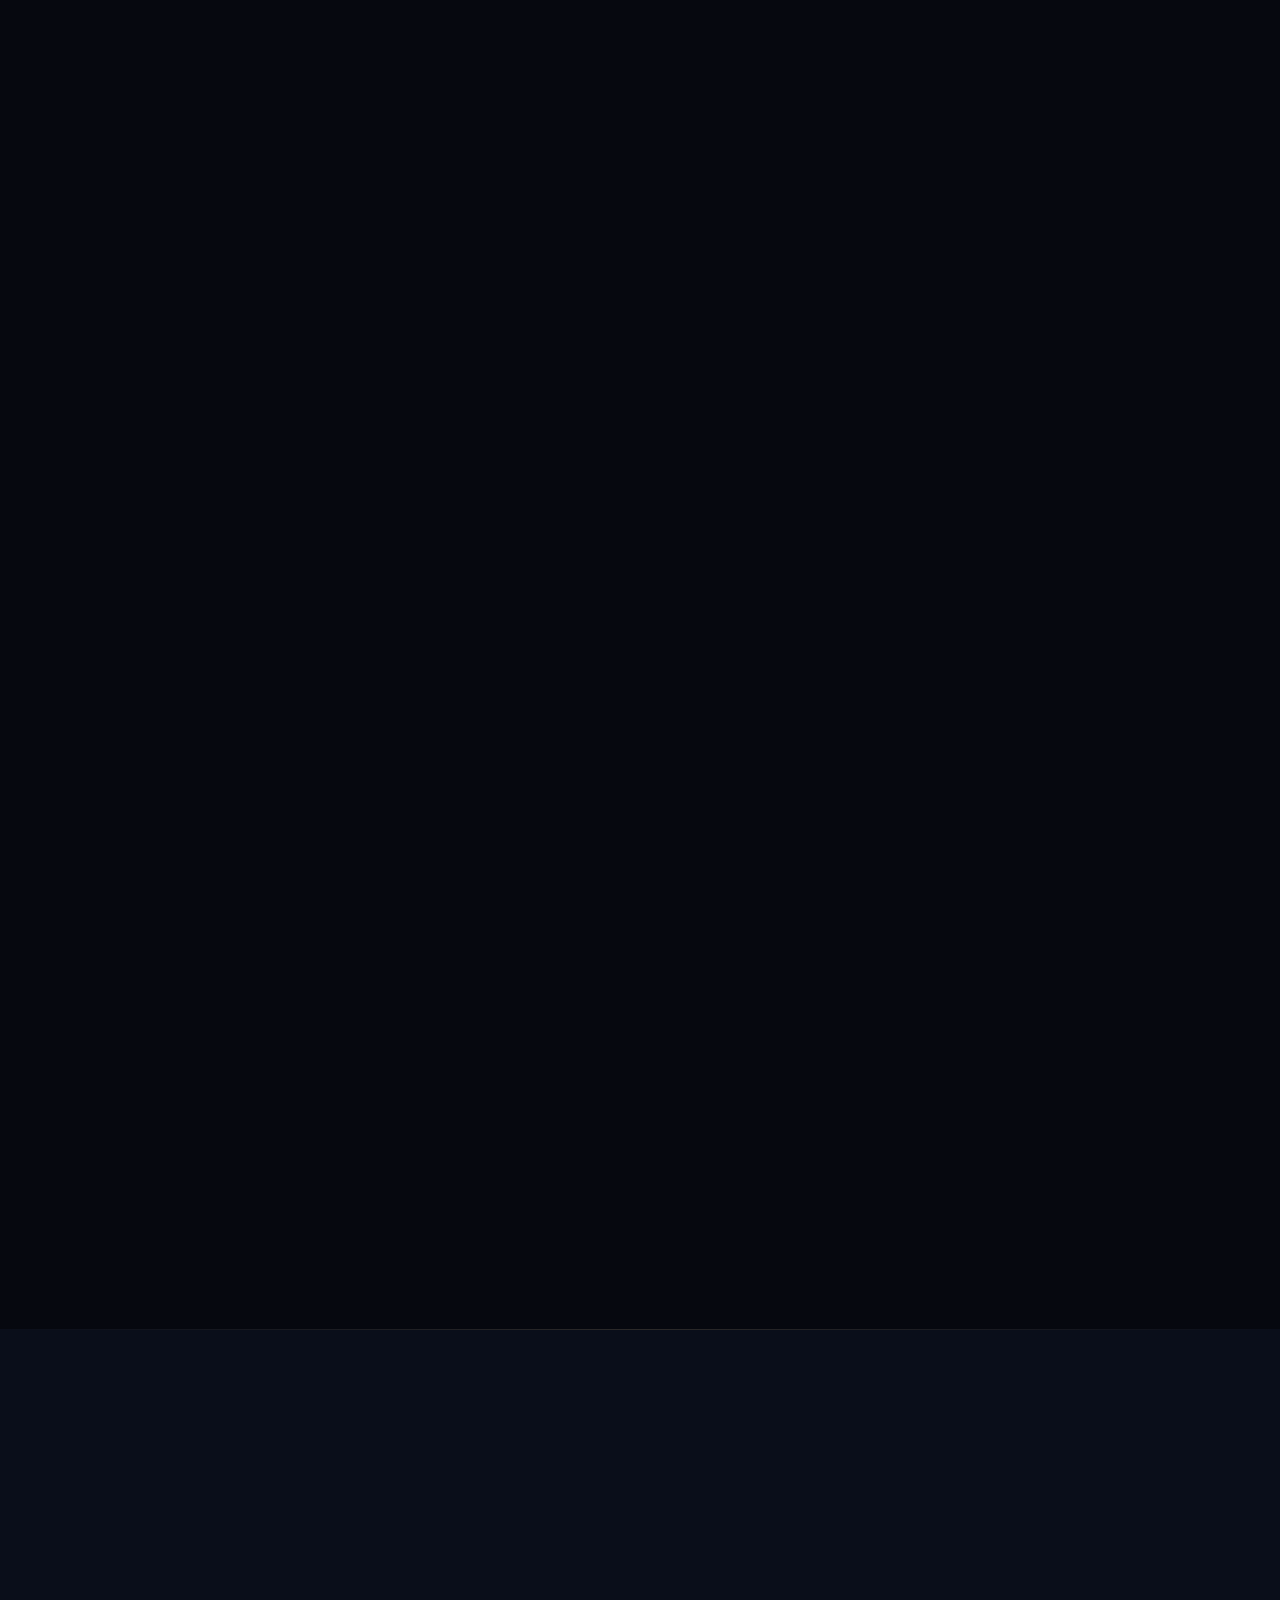
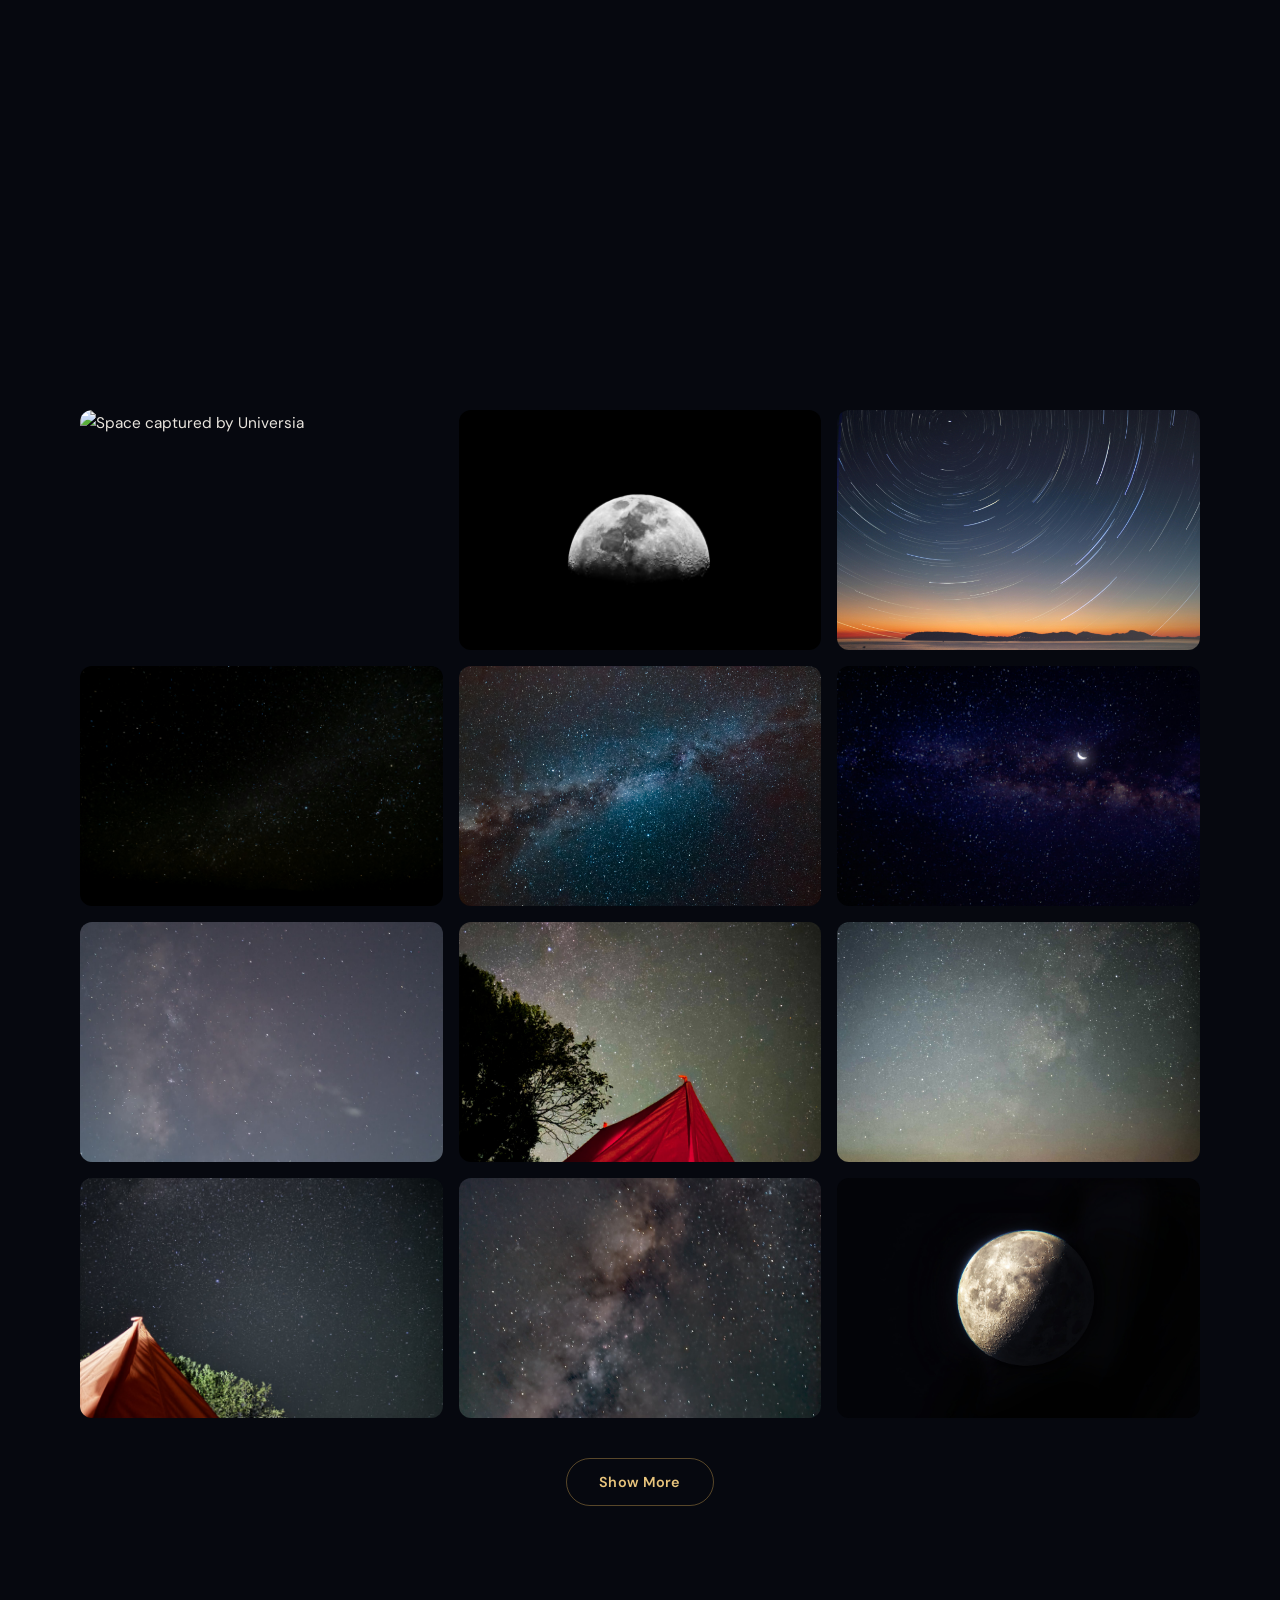
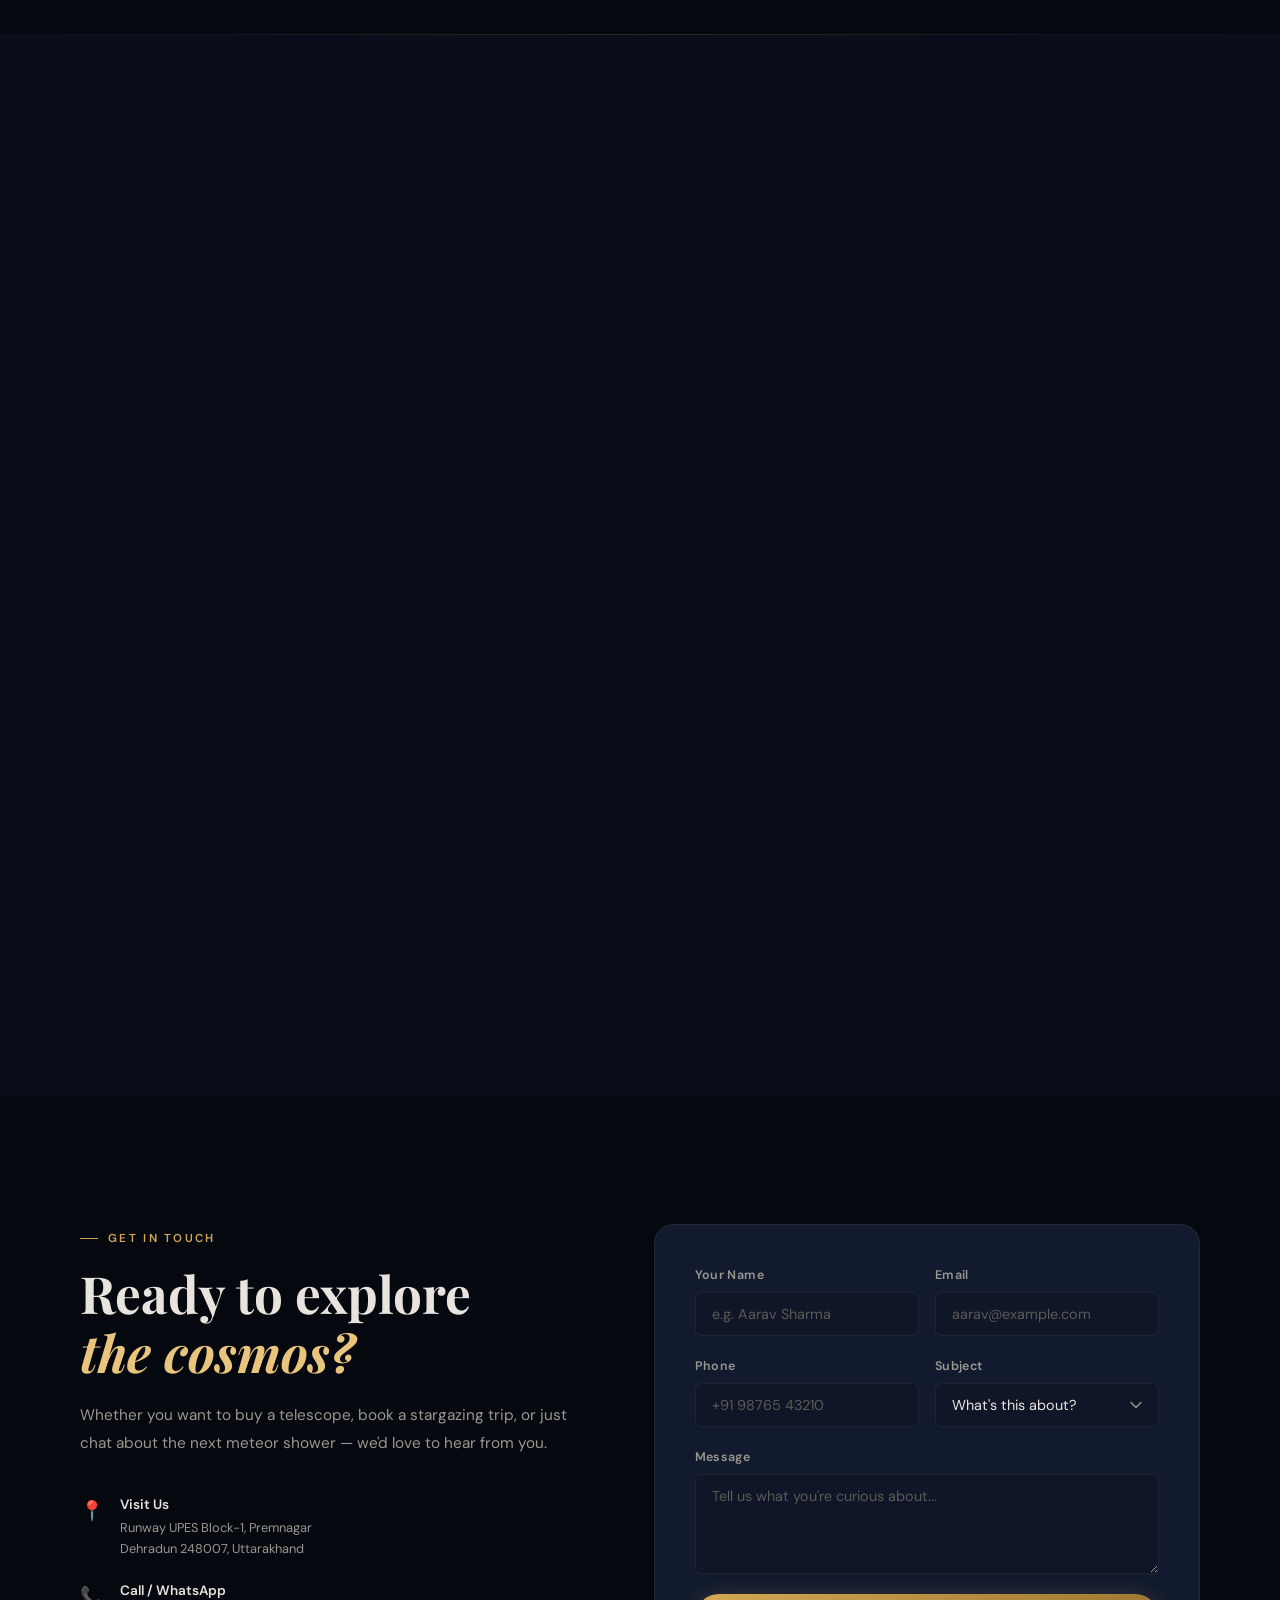
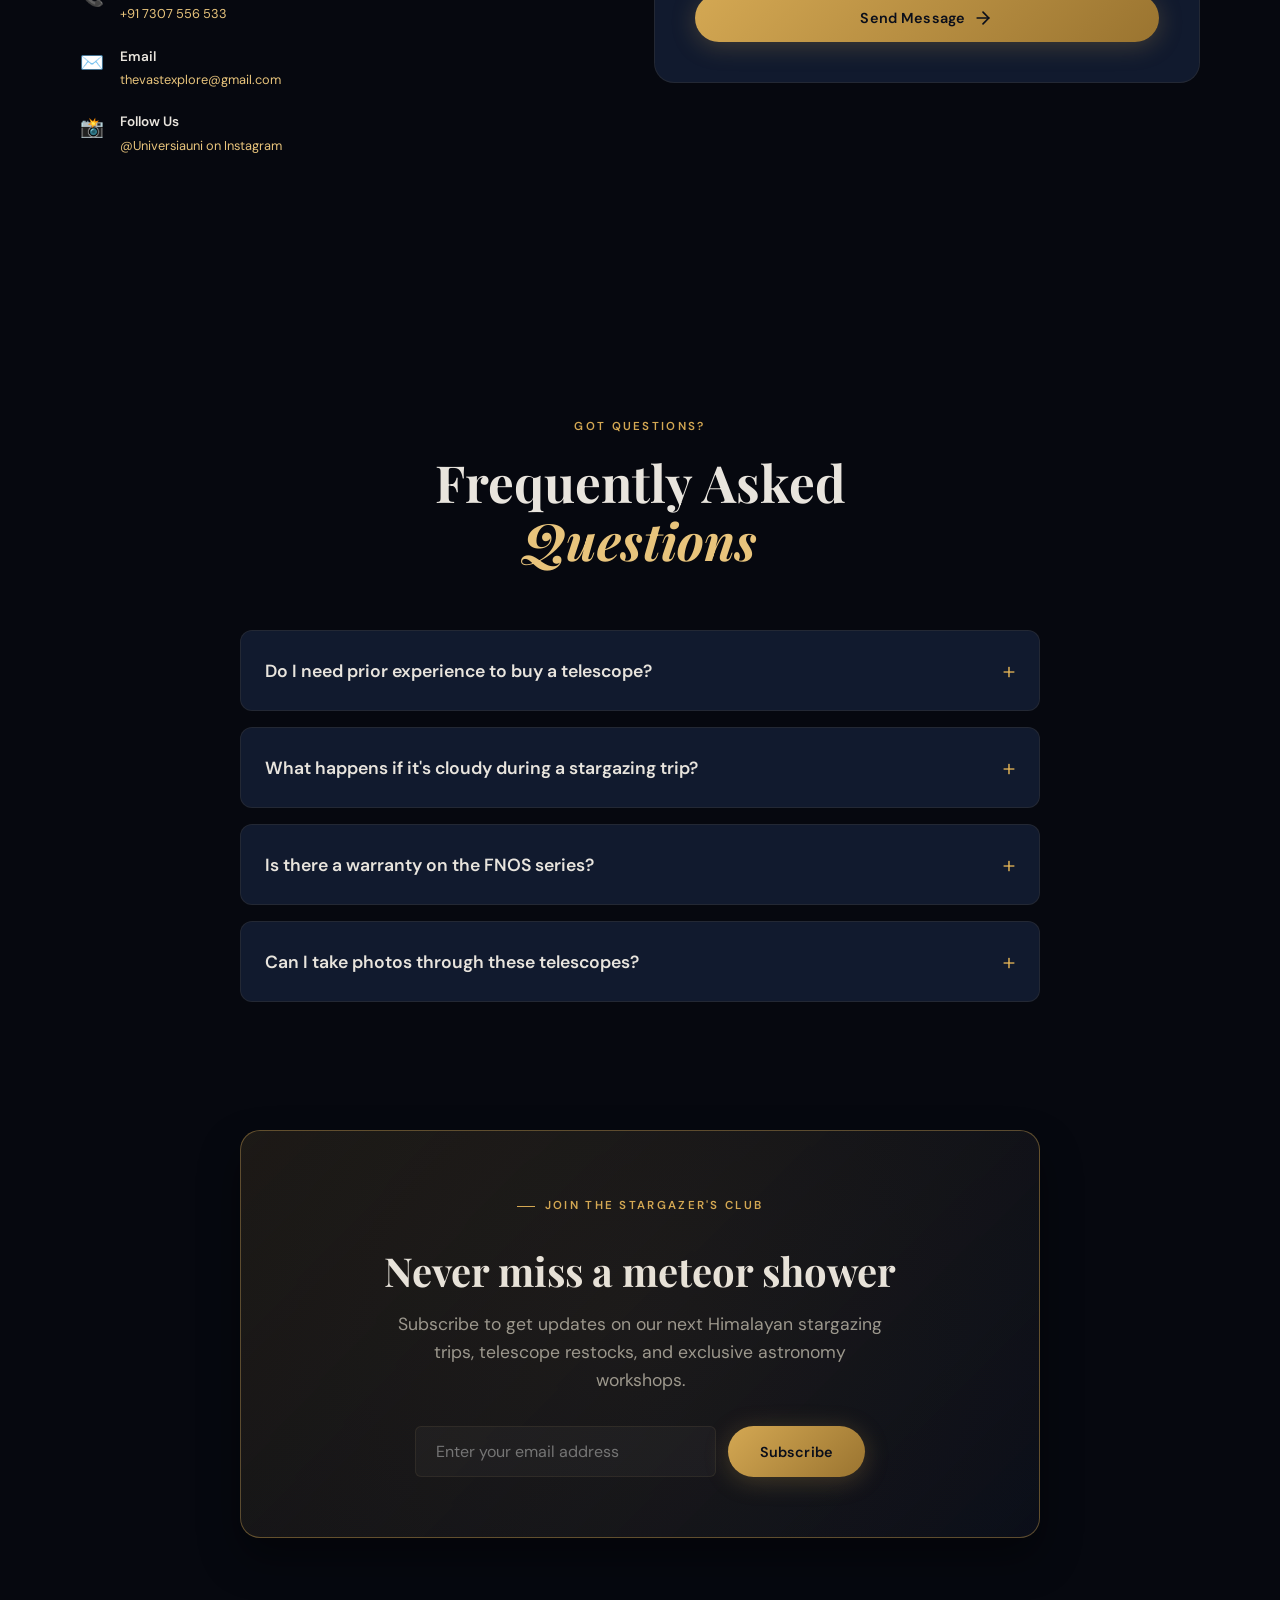
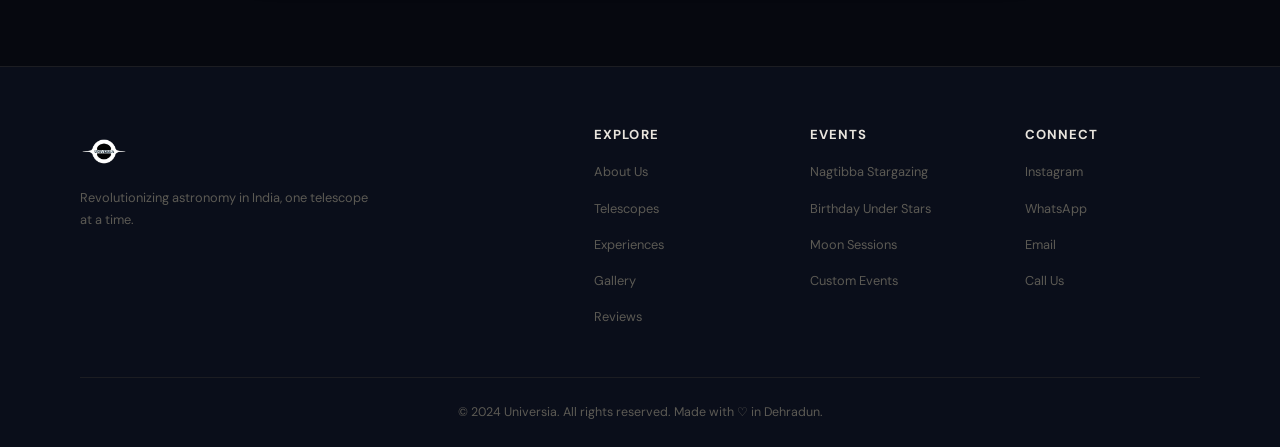
==== commit 234b5711: "feat: awwwards level polish (custom cursor, ambient orbs, card glare)" ====
--- a/index.html
+++ b/index.html
@@ -24,6 +24,12 @@
     <link rel="stylesheet" href="styles.css">
 </head>
 <body>
+    <!-- ═══════════════════════════════════════════ -->
+    <!-- CUSTOM CURSOR                               -->
+    <!-- ═══════════════════════════════════════════ -->
+    <div id="cursor-dot" class="custom-cursor-dot"></div>
+    <div id="cursor-follower" class="custom-cursor-follower"></div>
+
     <!-- ═══════════════════════════════════════════ -->
     <!-- PRELOADER                                   -->
     <!-- ═══════════════════════════════════════════ -->
@@ -566,6 +572,9 @@
     <!-- CONTACT SECTION                             -->
     <!-- ═══════════════════════════════════════════ -->
     <section id="contact" class="contact-section">
+        <!-- Ambient Background Orbs -->
+        <div class="ambient-orb orb-3"></div>
+
         <div class="section-container">
             <div class="contact-grid">
                 <div class="contact-info reveal-up">
--- a/styles.css
+++ b/styles.css
@@ -1734,10 +1734,115 @@
     margin: 0;
 }
 
-/* ─── Tilt Cards ─── */
+/* ─── Custom Cursor ─── */
+@media (pointer: fine) {
+    body, body * {
+        cursor: none !important;
+    }
+}
+.custom-cursor-dot {
+    position: fixed;
+    top: 0;
+    left: 0;
+    width: 6px;
+    height: 6px;
+    background-color: var(--accent);
+    border-radius: 50%;
+    transform: translate(-50%, -50%);
+    pointer-events: none;
+    z-index: 99999;
+    transition: opacity 0.3s;
+}
+.custom-cursor-follower {
+    position: fixed;
+    top: 0;
+    left: 0;
+    width: 32px;
+    height: 32px;
+    border: 1px solid rgba(212, 168, 83, 0.5);
+    border-radius: 50%;
+    transform: translate(-50%, -50%);
+    pointer-events: none;
+    z-index: 99998;
+    transition: width 0.3s cubic-bezier(0.175, 0.885, 0.32, 1.275), 
+                height 0.3s cubic-bezier(0.175, 0.885, 0.32, 1.275), 
+                background 0.3s, 
+                border 0.3s,
+                opacity 0.3s;
+}
+.custom-cursor-follower.hover-active {
+    width: 60px;
+    height: 60px;
+    background: rgba(212, 168, 83, 0.1);
+    border-color: transparent;
+}
+@media (max-width: 860px) {
+    .custom-cursor-dot, .custom-cursor-follower {
+        display: none !important;
+    }
+}
+
+/* ─── Ambient Orbs ─── */
+.ambient-orb {
+    position: absolute;
+    border-radius: 50%;
+    filter: blur(120px);
+    opacity: 0.4;
+    pointer-events: none;
+    z-index: 0;
+    animation: floatOrb 20s infinite alternate ease-in-out;
+}
+.orb-1 {
+    width: 500px;
+    height: 500px;
+    background: var(--accent);
+    top: -100px;
+    left: -200px;
+    opacity: 0.15;
+}
+.orb-2 {
+    width: 600px;
+    height: 600px;
+    background: #0044ff;
+    bottom: -200px;
+    right: -200px;
+    opacity: 0.1;
+    animation-delay: -5s;
+}
+.orb-3 {
+    width: 700px;
+    height: 700px;
+    background: var(--accent);
+    top: 50%;
+    left: 50%;
+    transform: translate(-50%, -50%);
+    opacity: 0.1;
+    animation-duration: 25s;
+}
+@keyframes floatOrb {
+    0% { transform: translate(0, 0) scale(1); }
+    100% { transform: translate(50px, -50px) scale(1.1); }
+}
+
+/* ─── Tilt Cards & Glare ─── */
 .tilt-card {
+    position: relative;
     transform-style: preserve-3d;
     transform: perspective(1000px);
+    overflow: hidden; /* Contains the glare */
+}
+.card-glare {
+    position: absolute;
+    top: -50%;
+    left: -50%;
+    width: 200%;
+    height: 200%;
+    pointer-events: none;
+    background: radial-gradient(circle at 50% 50%, rgba(255,255,255,0.15) 0%, transparent 60%);
+    opacity: 0;
+    transition: opacity 0.4s ease-out;
+    z-index: 5;
+    mix-blend-mode: overlay;
 }
 
 /* ─── Newsletter Section ─── */
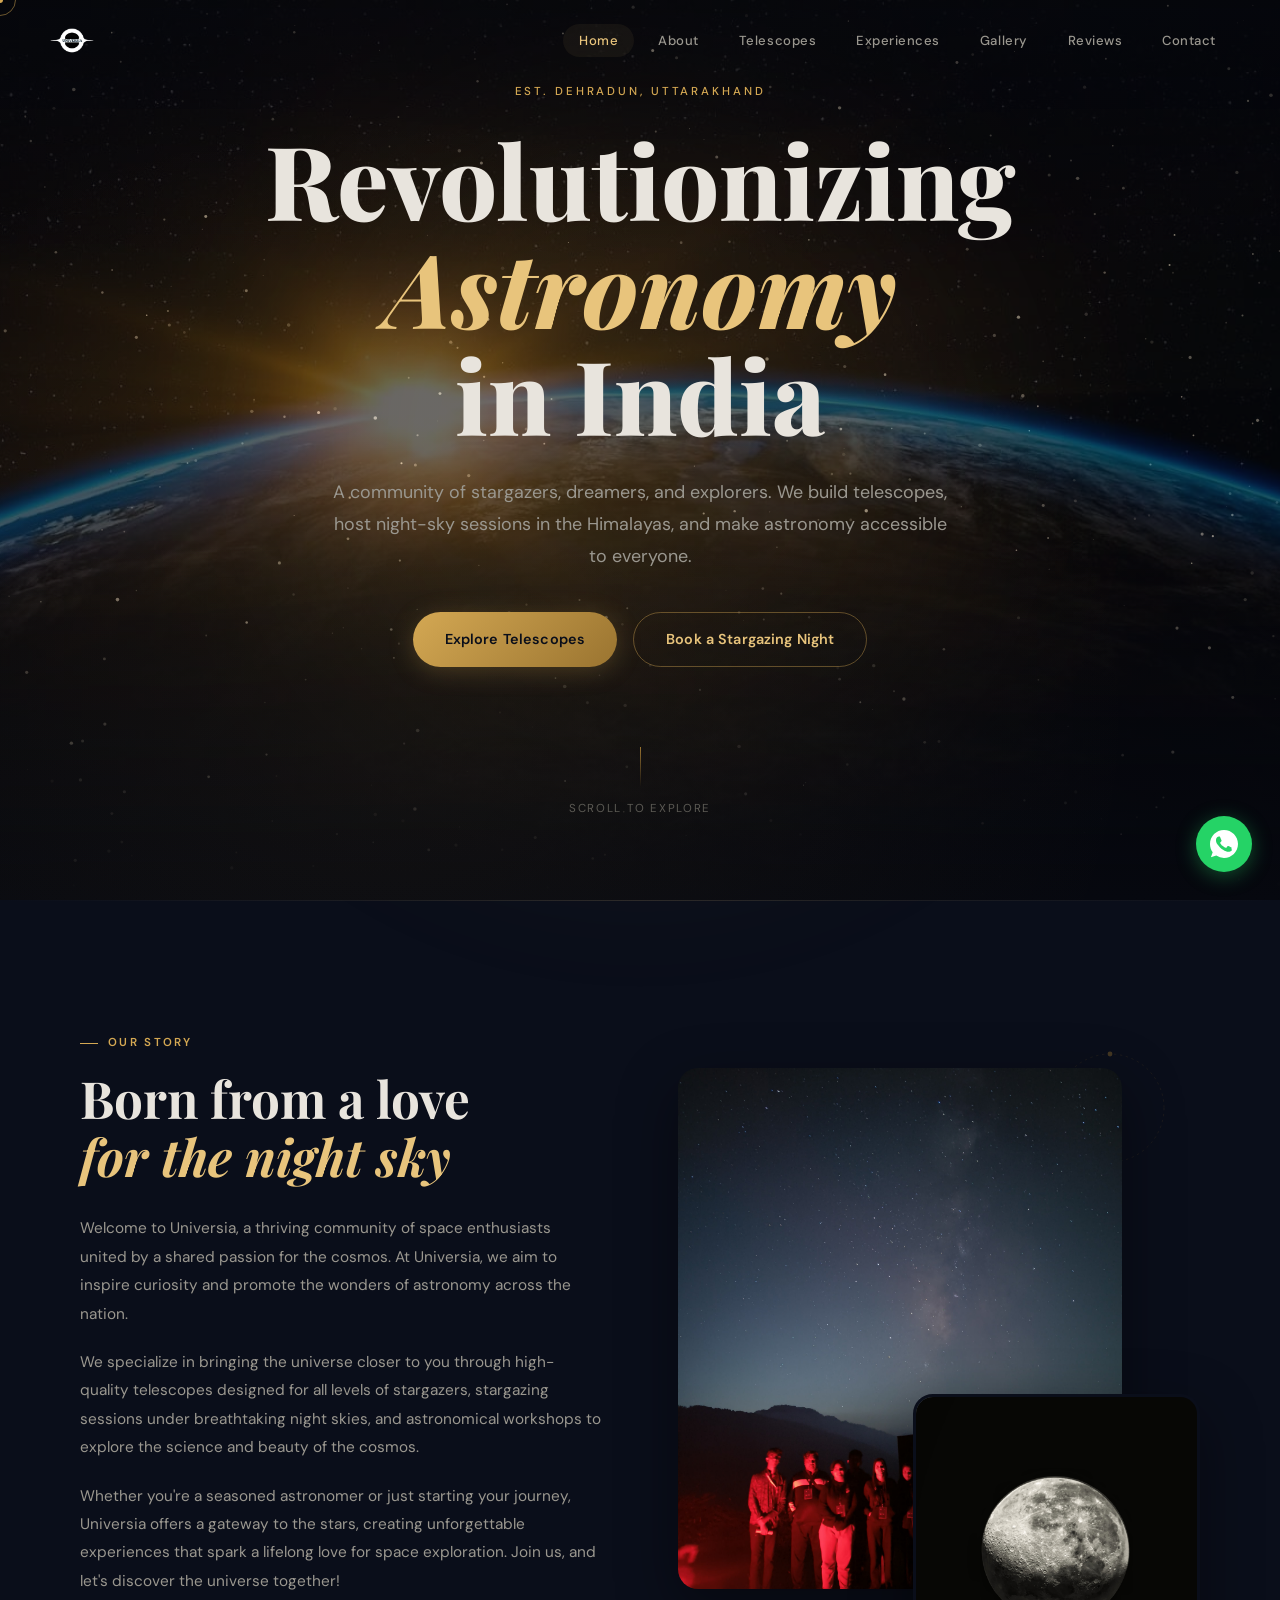
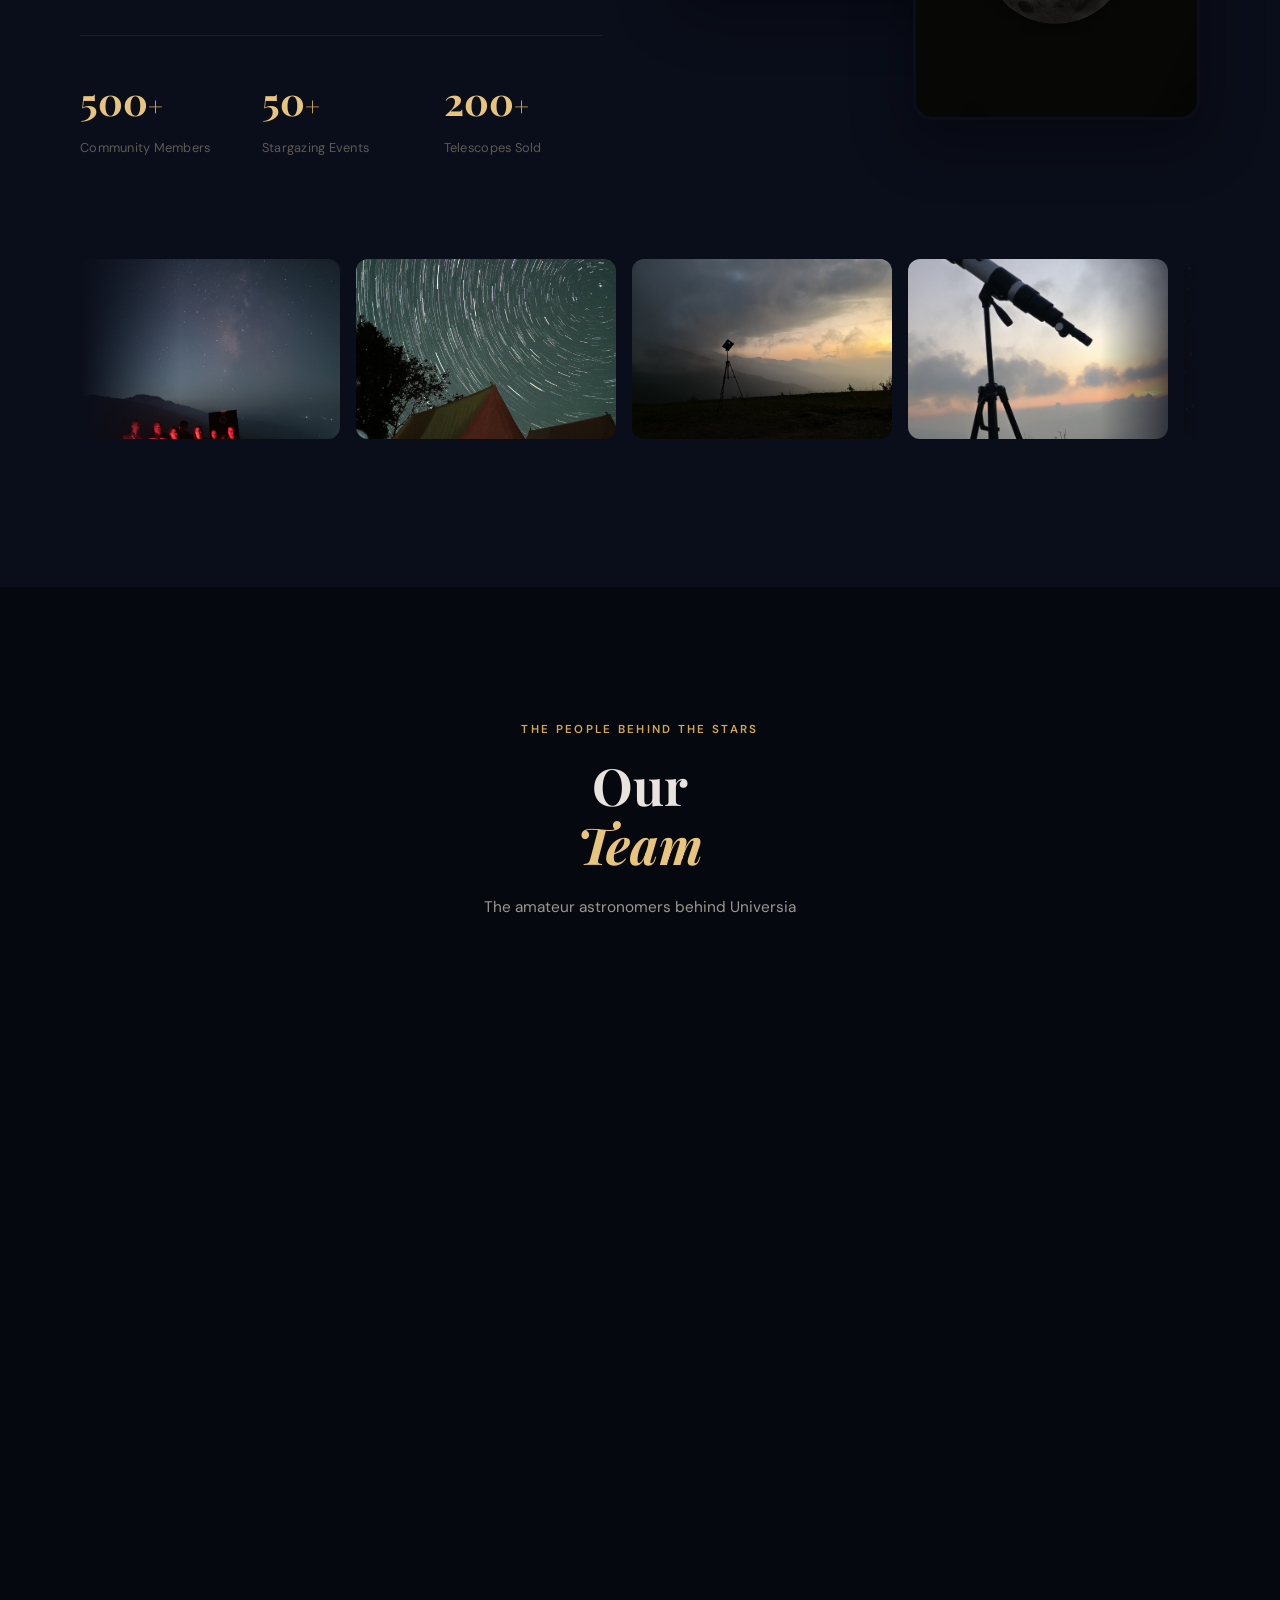
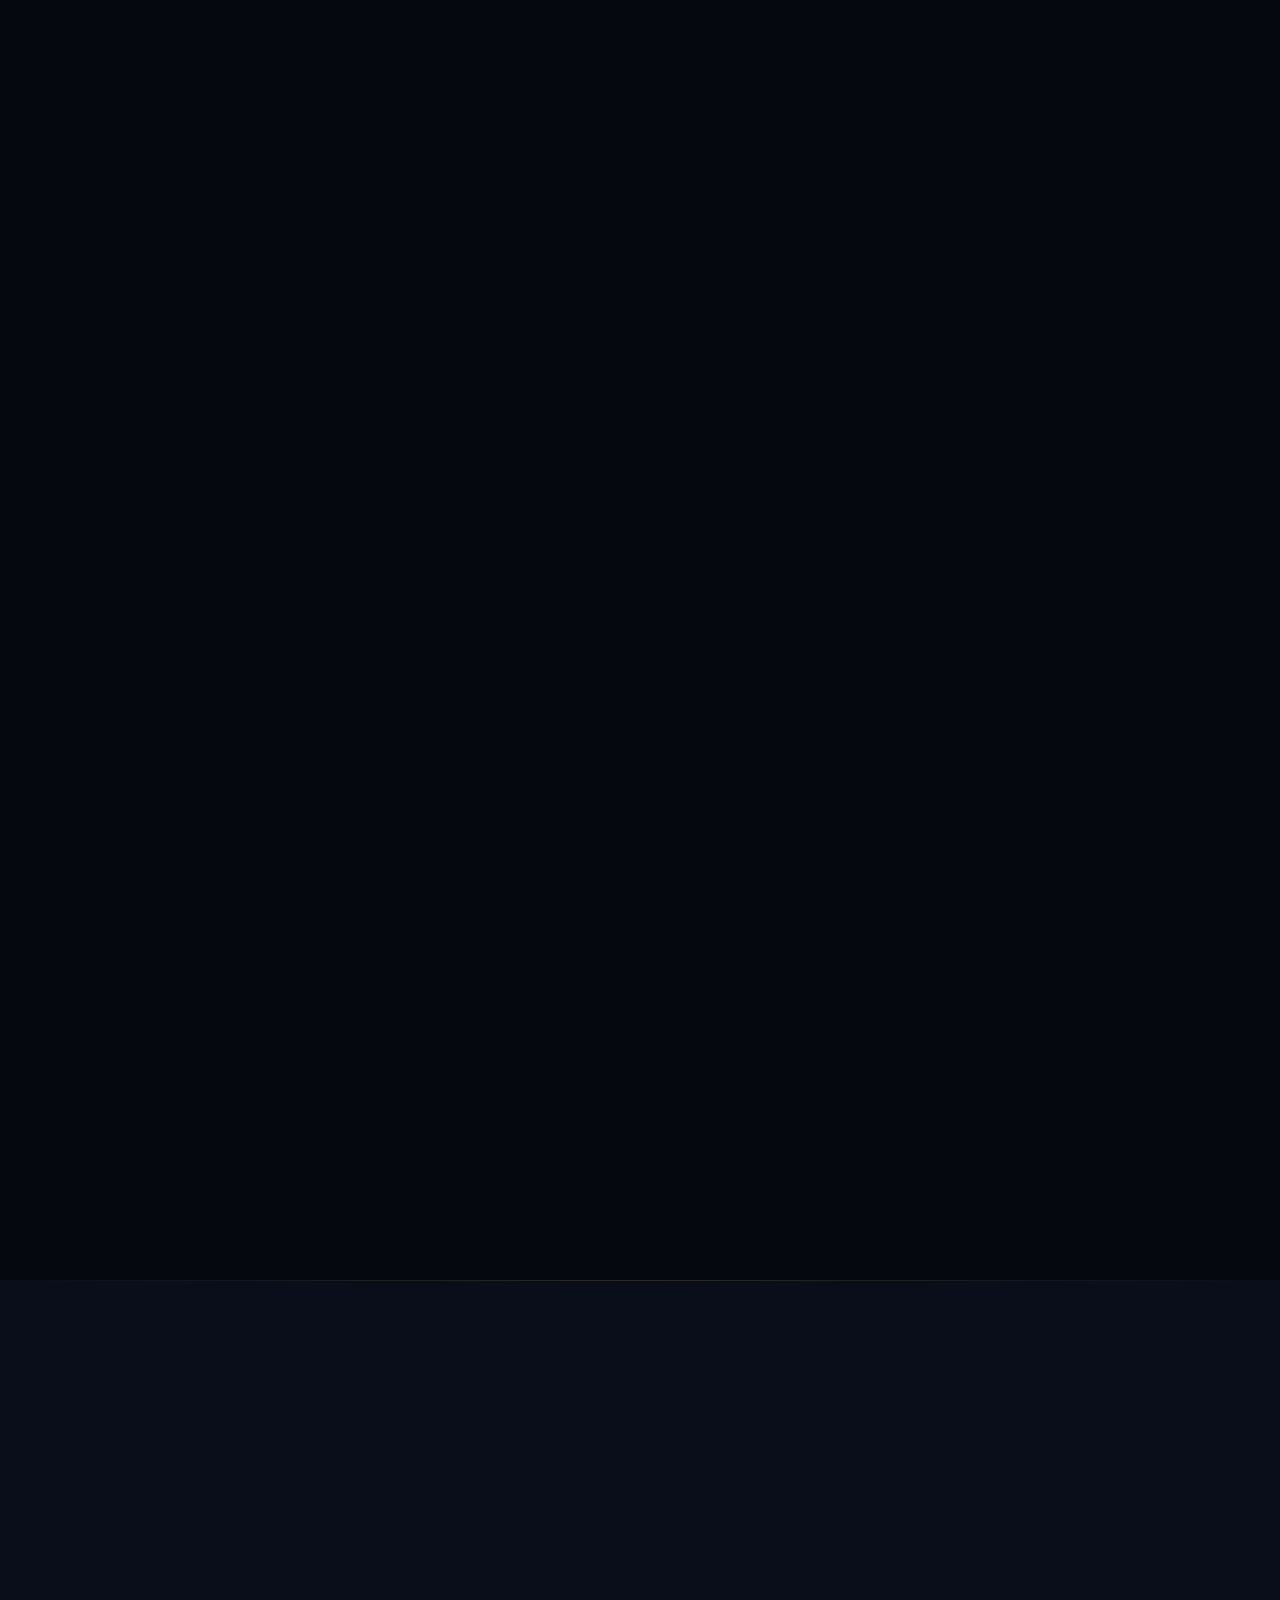
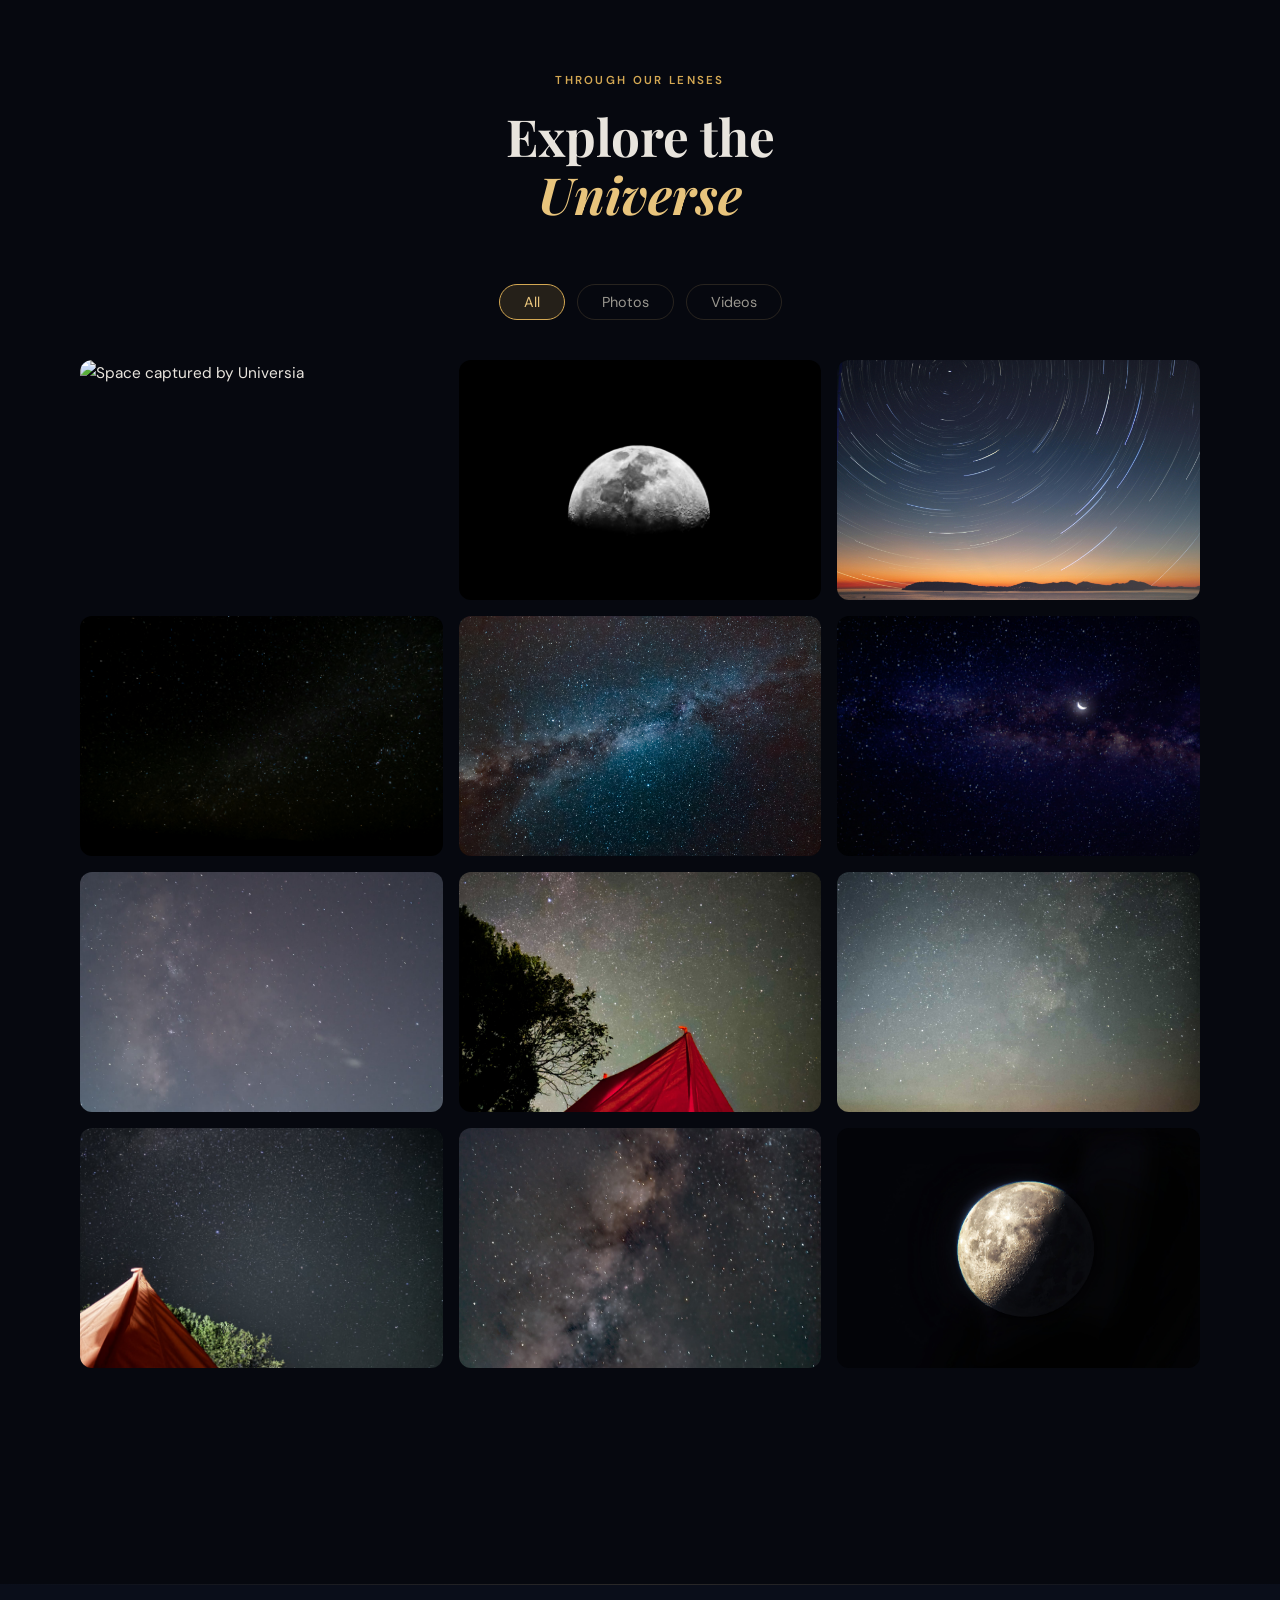
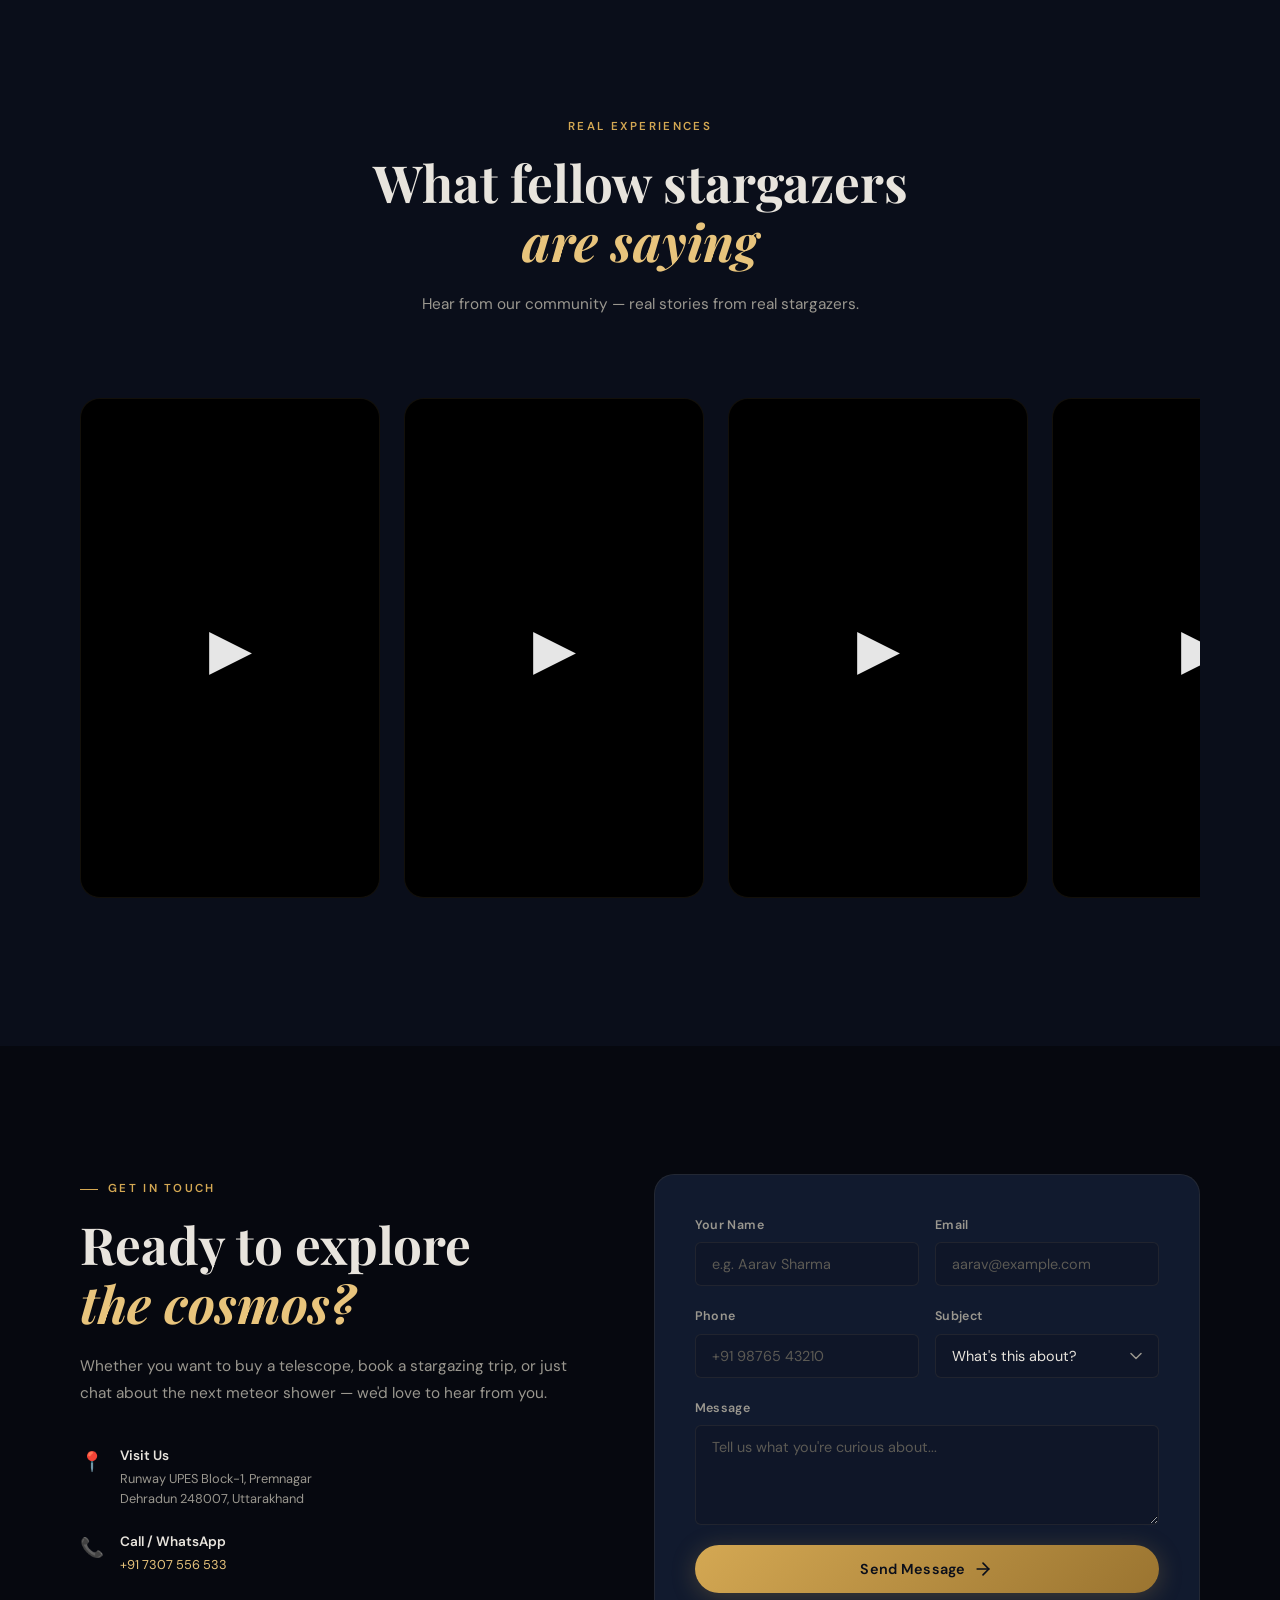
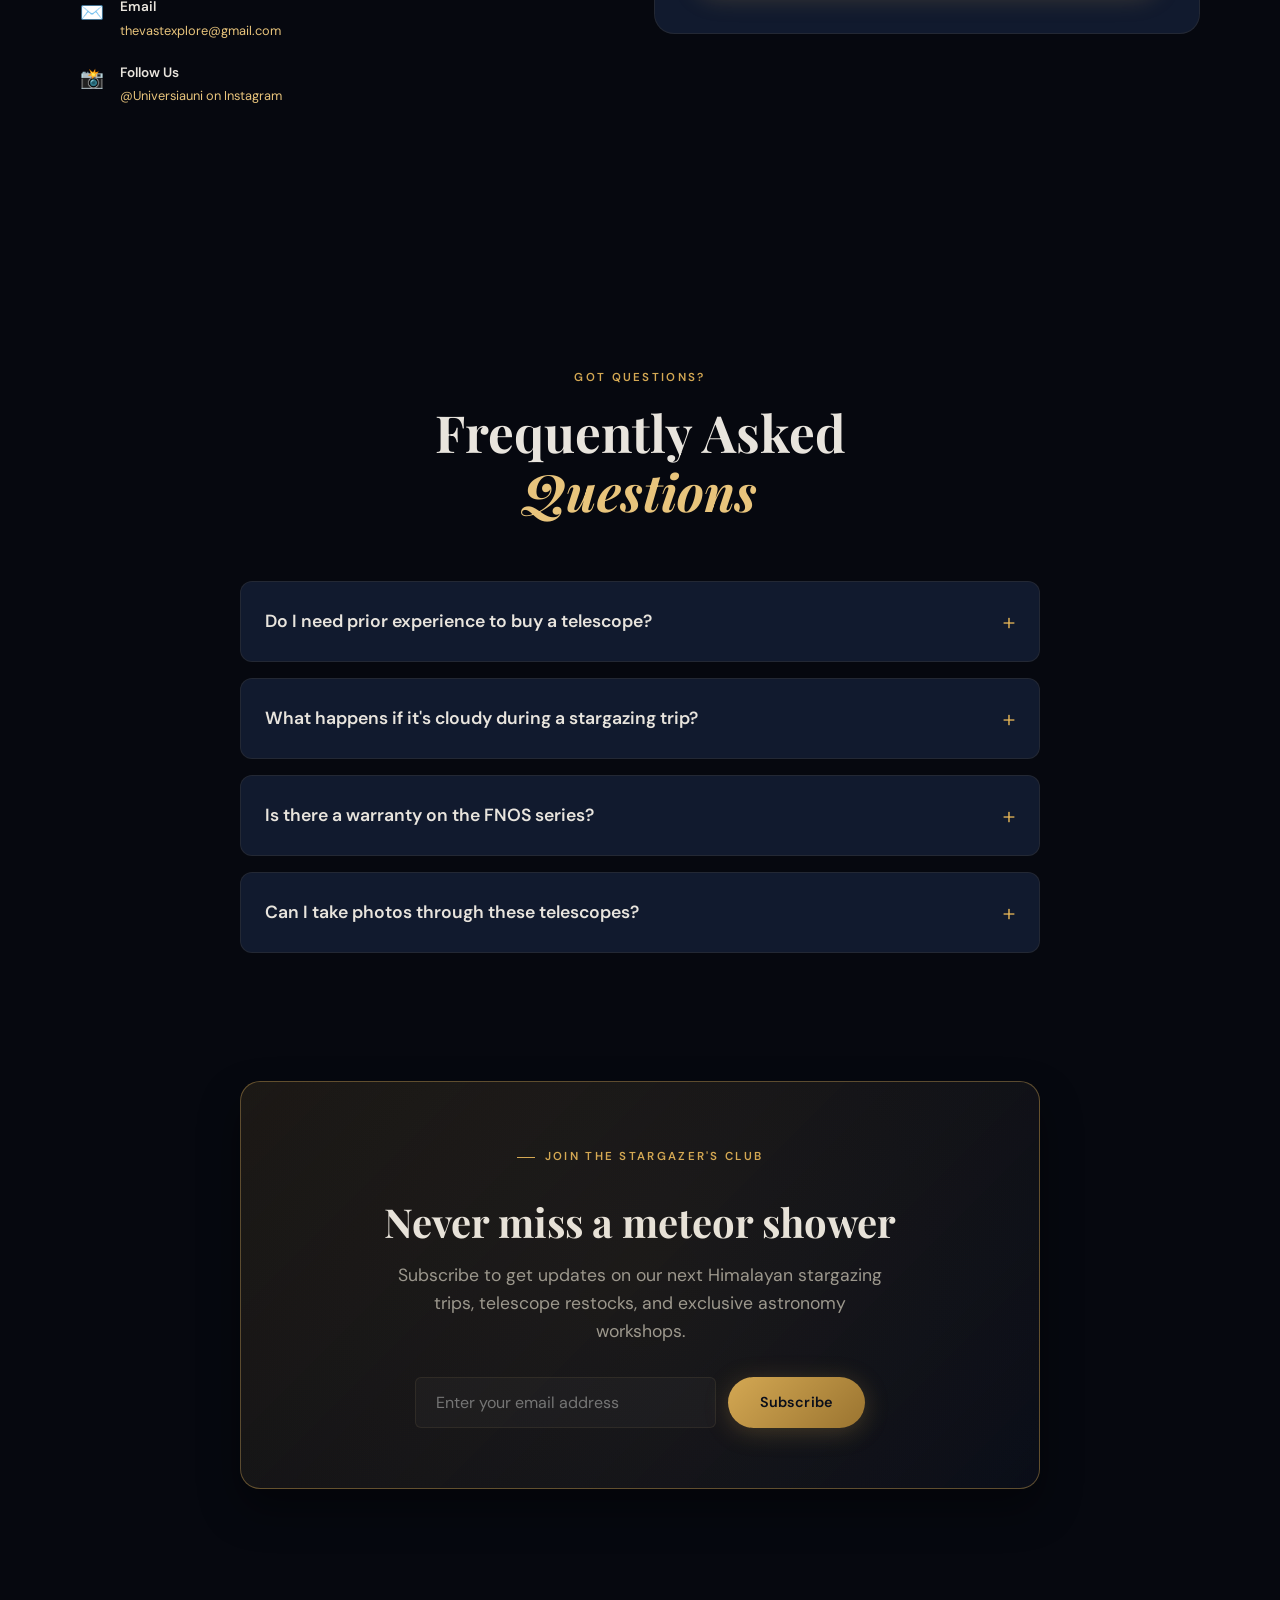
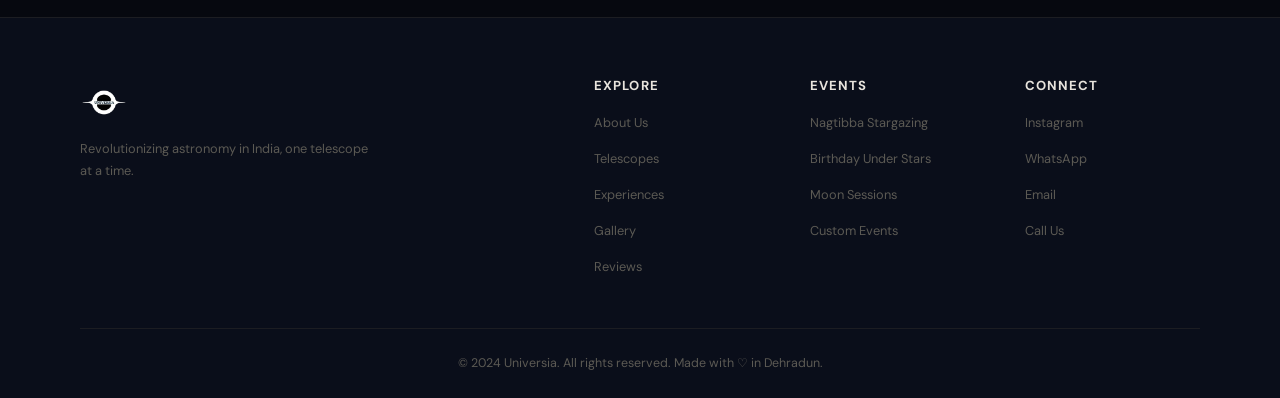
==== commit 043edf27: "feat: transform team section into expanding accordion layout" ====
--- a/index.html
+++ b/index.html
@@ -189,62 +189,76 @@
                 </h2>
                 <p class="section-subtext reveal-up">The amateur astronomers behind Universia</p>
             </div>
-            <div class="team-grid">
-                <div class="team-card tilt-card reveal-up" id="team-satyansh">
-                    <div class="team-photo">
+            <div class="team-accordion">
+                <div class="team-slice reveal-up" id="team-satyansh">
+                    <div class="slice-bg">
                         <img src="images/team/satyansh.jpg" alt="Satyansh Srivastava - Founder & CEO" loading="lazy">
-                        <div class="team-hover-detail">
-                            <span class="detail-label">Favorite Constellation:</span>
-                            <span class="detail-value">Orion</span>
-                        </div>
-                    </div>
-                    <div class="team-info">
-                        <h3 class="team-name">Satyansh Srivastava</h3>
-                        <span class="team-role">Founder & CEO</span>
-                        <p class="team-bio">
-                            Satyansh is the visionary Founder and CEO of Universia. With over half a decade of 
-                            experience as an astrophotographer and independent astronomer, he combines his passion 
-                            for exploring the cosmos with his entrepreneurial spirit. Under his leadership, 
-                            Universia has become a thriving community for space enthusiasts.
-                        </p>
-                    </div>
-                </div>
-                <div class="team-card tilt-card reveal-up" id="team-pranjal" style="--delay: 0.15s">
-                    <div class="team-photo">
+                    </div>
+                    <div class="slice-content">
+                        <div class="slice-header">
+                            <h3 class="team-name">Satyansh Srivastava</h3>
+                            <span class="team-role">Founder & CEO</span>
+                        </div>
+                        <div class="slice-body">
+                            <p class="team-bio">
+                                Satyansh is the visionary Founder and CEO of Universia. With over half a decade of 
+                                experience as an astrophotographer and independent astronomer, he combines his passion 
+                                for exploring the cosmos with his entrepreneurial spirit. Under his leadership, 
+                                Universia has become a thriving community for space enthusiasts.
+                            </p>
+                            <div class="slice-easter-egg">
+                                <span class="detail-label">Favorite Constellation:</span>
+                                <span class="detail-value">Orion</span>
+                            </div>
+                        </div>
+                    </div>
+                </div>
+                
+                <div class="team-slice reveal-up" id="team-pranjal" style="--delay: 0.15s">
+                    <div class="slice-bg">
                         <img src="images/team/pranjal.jpg" alt="Pranjal Goyal - Product Designer" loading="lazy">
-                        <div class="team-hover-detail">
-                            <span class="detail-label">Favorite Telescope:</span>
-                            <span class="detail-value">FNOS 127mm</span>
-                        </div>
-                    </div>
-                    <div class="team-info">
-                        <h3 class="team-name">Pranjal Goyal</h3>
-                        <span class="team-role">Product Designer</span>
-                        <p class="team-bio">
-                            Pranjal brings creativity and precision to Universia as Product Designer. With a 
-                            passion for blending aesthetics and functionality, Pranjal plays a pivotal role in 
-                            designing cutting-edge products that enhance the stargazing experience, ensuring that 
-                            every telescope reflects Universia's commitment to quality.
-                        </p>
-                    </div>
-                </div>
-                <div class="team-card tilt-card reveal-up" id="team-raghvendra" style="--delay: 0.3s">
-                    <div class="team-photo">
+                    </div>
+                    <div class="slice-content">
+                        <div class="slice-header">
+                            <h3 class="team-name">Pranjal Goyal</h3>
+                            <span class="team-role">Product Designer</span>
+                        </div>
+                        <div class="slice-body">
+                            <p class="team-bio">
+                                Pranjal brings creativity and precision to Universia as Product Designer. With a 
+                                passion for blending aesthetics and functionality, Pranjal plays a pivotal role in 
+                                designing cutting-edge products that enhance the stargazing experience, ensuring that 
+                                every telescope reflects Universia's commitment to quality.
+                            </p>
+                            <div class="slice-easter-egg">
+                                <span class="detail-label">Favorite Telescope:</span>
+                                <span class="detail-value">FNOS 127mm</span>
+                            </div>
+                        </div>
+                    </div>
+                </div>
+
+                <div class="team-slice reveal-up" id="team-raghvendra" style="--delay: 0.3s">
+                    <div class="slice-bg">
                         <img src="images/team/raghvendra.jpg" alt="Raghvendra Goyal - Product Engineer" loading="lazy">
-                        <div class="team-hover-detail">
-                            <span class="detail-label">Favorite Target:</span>
-                            <span class="detail-value">Saturn's Rings</span>
-                        </div>
-                    </div>
-                    <div class="team-info">
-                        <h3 class="team-name">Raghvendra Goyal</h3>
-                        <span class="team-role">Product Engineer</span>
-                        <p class="team-bio">
-                            Raghvendra is a visionary Product Engineer at Universia, dedicated to the development 
-                            of advanced telescopes. With a deep understanding of engineering principles and a 
-                            passion for innovation, Raghvendra designs and refines cutting-edge optical technologies 
-                            for unparalleled telescope performance.
-                        </p>
+                    </div>
+                    <div class="slice-content">
+                        <div class="slice-header">
+                            <h3 class="team-name">Raghvendra Goyal</h3>
+                            <span class="team-role">Product Engineer</span>
+                        </div>
+                        <div class="slice-body">
+                            <p class="team-bio">
+                                Raghvendra is a visionary Product Engineer at Universia, dedicated to the development 
+                                of advanced telescopes. With a deep understanding of engineering principles and a 
+                                passion for innovation, Raghvendra designs and refines cutting-edge optical technologies 
+                                for unparalleled telescope performance.
+                            </p>
+                            <div class="slice-easter-egg">
+                                <span class="detail-label">Favorite Target:</span>
+                                <span class="detail-value">Saturn's Rings</span>
+                            </div>
+                        </div>
                     </div>
                 </div>
             </div>
--- a/styles.css
+++ b/styles.css
@@ -1309,60 +1309,130 @@
     padding: var(--section-pad) 0;
     background: var(--bg-deep);
 }
-.team-grid {
-    display: grid;
-    grid-template-columns: repeat(3, 1fr);
-    gap: 32px;
-}
-.team-card {
-    background: var(--bg-card);
-    border: 1px solid var(--border-subtle);
+.team-accordion {
+    display: flex;
+    width: 100%;
+    height: 600px;
+    gap: 16px;
+}
+.team-slice {
+    flex: 1;
+    position: relative;
     border-radius: var(--radius-lg);
     overflow: hidden;
-    transition: all var(--transition-medium);
-}
-.team-card:hover {
-    transform: translateY(-8px);
-    border-color: var(--border-medium);
-    box-shadow: 0 20px 60px rgba(0, 0, 0, 0.3);
-}
-.team-photo {
-    height: 320px;
-}
-.team-photo img {
+    transition: flex 0.6s cubic-bezier(0.25, 1, 0.5, 1);
+    cursor: pointer;
+    background: var(--bg-card);
+}
+.team-slice:hover {
+    flex: 2.5;
+}
+.slice-bg {
+    position: absolute;
+    top: 0; 
+    left: 0; 
+    width: 100%; 
+    height: 100%;
+}
+.slice-bg img {
+    width: 100%; 
+    height: 100%; 
+    object-fit: cover;
+    object-position: center 20%;
+    filter: grayscale(100%) contrast(1.1);
+    transition: filter 0.6s cubic-bezier(0.25, 1, 0.5, 1), transform 0.6s cubic-bezier(0.25, 1, 0.5, 1);
+}
+.team-slice:hover .slice-bg img {
+    filter: grayscale(0) contrast(1.1);
+    transform: scale(1.05);
+}
+.slice-content {
+    position: absolute;
+    bottom: 0; 
+    left: 0; 
     width: 100%;
+    padding: 40px 32px;
+    background: linear-gradient(0deg, rgba(10,14,26,0.95) 0%, rgba(10,14,26,0.8) 50%, transparent 100%);
+    display: flex;
+    flex-direction: column;
+    justify-content: flex-end;
     height: 100%;
-    object-fit: cover;
-    object-position: top;
-    filter: grayscale(20%);
-    transition: filter var(--transition-medium);
-}
-.team-card:hover .team-photo img {
-    filter: grayscale(0%);
-}
-.team-info {
-    padding: 32px;
+}
+.slice-header {
+    transform: translateY(0);
+    transition: transform 0.6s cubic-bezier(0.25, 1, 0.5, 1);
 }
 .team-name {
-    font-size: 1.4rem;
-    margin-bottom: 4px;
+    font-family: 'Playfair Display', serif;
+    font-size: 1.8rem;
+    margin-bottom: 8px;
+    color: var(--text-primary);
+    white-space: nowrap;
 }
 .team-role {
-    font-size: var(--fs-small);
-    font-weight: 600;
+    font-size: 0.85rem;
+    font-weight: 700;
     color: var(--accent);
-    display: block;
+    display: inline-block;
+    letter-spacing: 0.1em;
+    text-transform: uppercase;
+}
+.slice-body {
+    opacity: 0;
+    max-height: 0;
+    overflow: hidden;
+    transition: opacity 0.6s cubic-bezier(0.25, 1, 0.5, 1), max-height 0.6s cubic-bezier(0.25, 1, 0.5, 1), margin-top 0.6s cubic-bezier(0.25, 1, 0.5, 1);
+}
+.team-bio {
+    font-size: 0.95rem;
+    color: var(--text-secondary);
+    line-height: 1.6;
     margin-bottom: 16px;
-    letter-spacing: 0.05em;
+    /* Limit width to prevent text stretching on large screens */
+    max-width: 400px;
+}
+.team-slice:hover .slice-header {
+    transform: translateY(-16px);
+}
+.team-slice:hover .slice-body {
+    opacity: 1;
+    max-height: 300px;
+    margin-top: 16px;
+}
+.slice-easter-egg {
+    display: flex;
+    gap: 8px;
+    align-items: baseline;
+    border-top: 1px solid var(--border-subtle);
+    padding-top: 12px;
+}
+.slice-easter-egg .detail-label {
+    font-size: 0.75rem;
     text-transform: uppercase;
-}
-.team-bio {
-    font-size: 0.9rem;
+    letter-spacing: 0.1em;
     color: var(--text-secondary);
-    line-height: 1.7;
-}
-
-/* ─── About Photo Strip ─── */
+}
+.slice-easter-egg .detail-value {
+    font-family: 'Playfair Display', serif;
+    font-size: 1.2rem;
+    font-style: italic;
+    color: var(--accent);
+}
+@media (max-width: 860px) {
+    .team-accordion {
+        flex-direction: column;
+        height: 1200px;
+    }
+    .team-slice {
+        flex: 1;
+    }
+    .team-slice:hover {
+        flex: 1.5;
+    }
+    .team-name {
+        white-space: normal;
+    }
+}
 .about-photos {
     margin-top: 80px;
     overflow: hidden;
@@ -1443,6 +1513,55 @@
     grid-template-columns: repeat(auto-fill, minmax(280px, 1fr));
     gap: 16px;
     grid-auto-flow: dense;
+}
+.team-hover-detail {
+    position: absolute;
+    bottom: 0;
+    left: 0;
+    width: 100%;
+    height: 100%;
+    background: rgba(10, 14, 26, 0.85);
+    backdrop-filter: blur(8px);
+    -webkit-backdrop-filter: blur(8px);
+    padding: 24px;
+    display: flex;
+    flex-direction: column;
+    justify-content: center;
+    align-items: center;
+    text-align: center;
+    transform: translateY(100%);
+    opacity: 0;
+    transition: all 0.4s cubic-bezier(0.165, 0.84, 0.44, 1);
+}
+.team-card:hover .team-hover-detail {
+    transform: translateY(0);
+    opacity: 1;
+}
+.team-hover-detail .detail-label {
+    display: block;
+    font-size: 0.8rem;
+    text-transform: uppercase;
+    letter-spacing: 0.1em;
+    color: var(--text-secondary);
+    margin-bottom: 8px;
+    transform: translateY(20px);
+    opacity: 0;
+    transition: all 0.4s cubic-bezier(0.165, 0.84, 0.44, 1) 0.1s;
+}
+.team-hover-detail .detail-value {
+    display: block;
+    font-family: 'Playfair Display', serif;
+    font-size: 1.6rem;
+    font-style: italic;
+    color: var(--accent);
+    transform: translateY(20px);
+    opacity: 0;
+    transition: all 0.4s cubic-bezier(0.165, 0.84, 0.44, 1) 0.2s;
+}
+.team-card:hover .team-hover-detail .detail-label,
+.team-card:hover .team-hover-detail .detail-value {
+    transform: translateY(0);
+    opacity: 1;
 }
 .gallery-item {
     height: 240px;
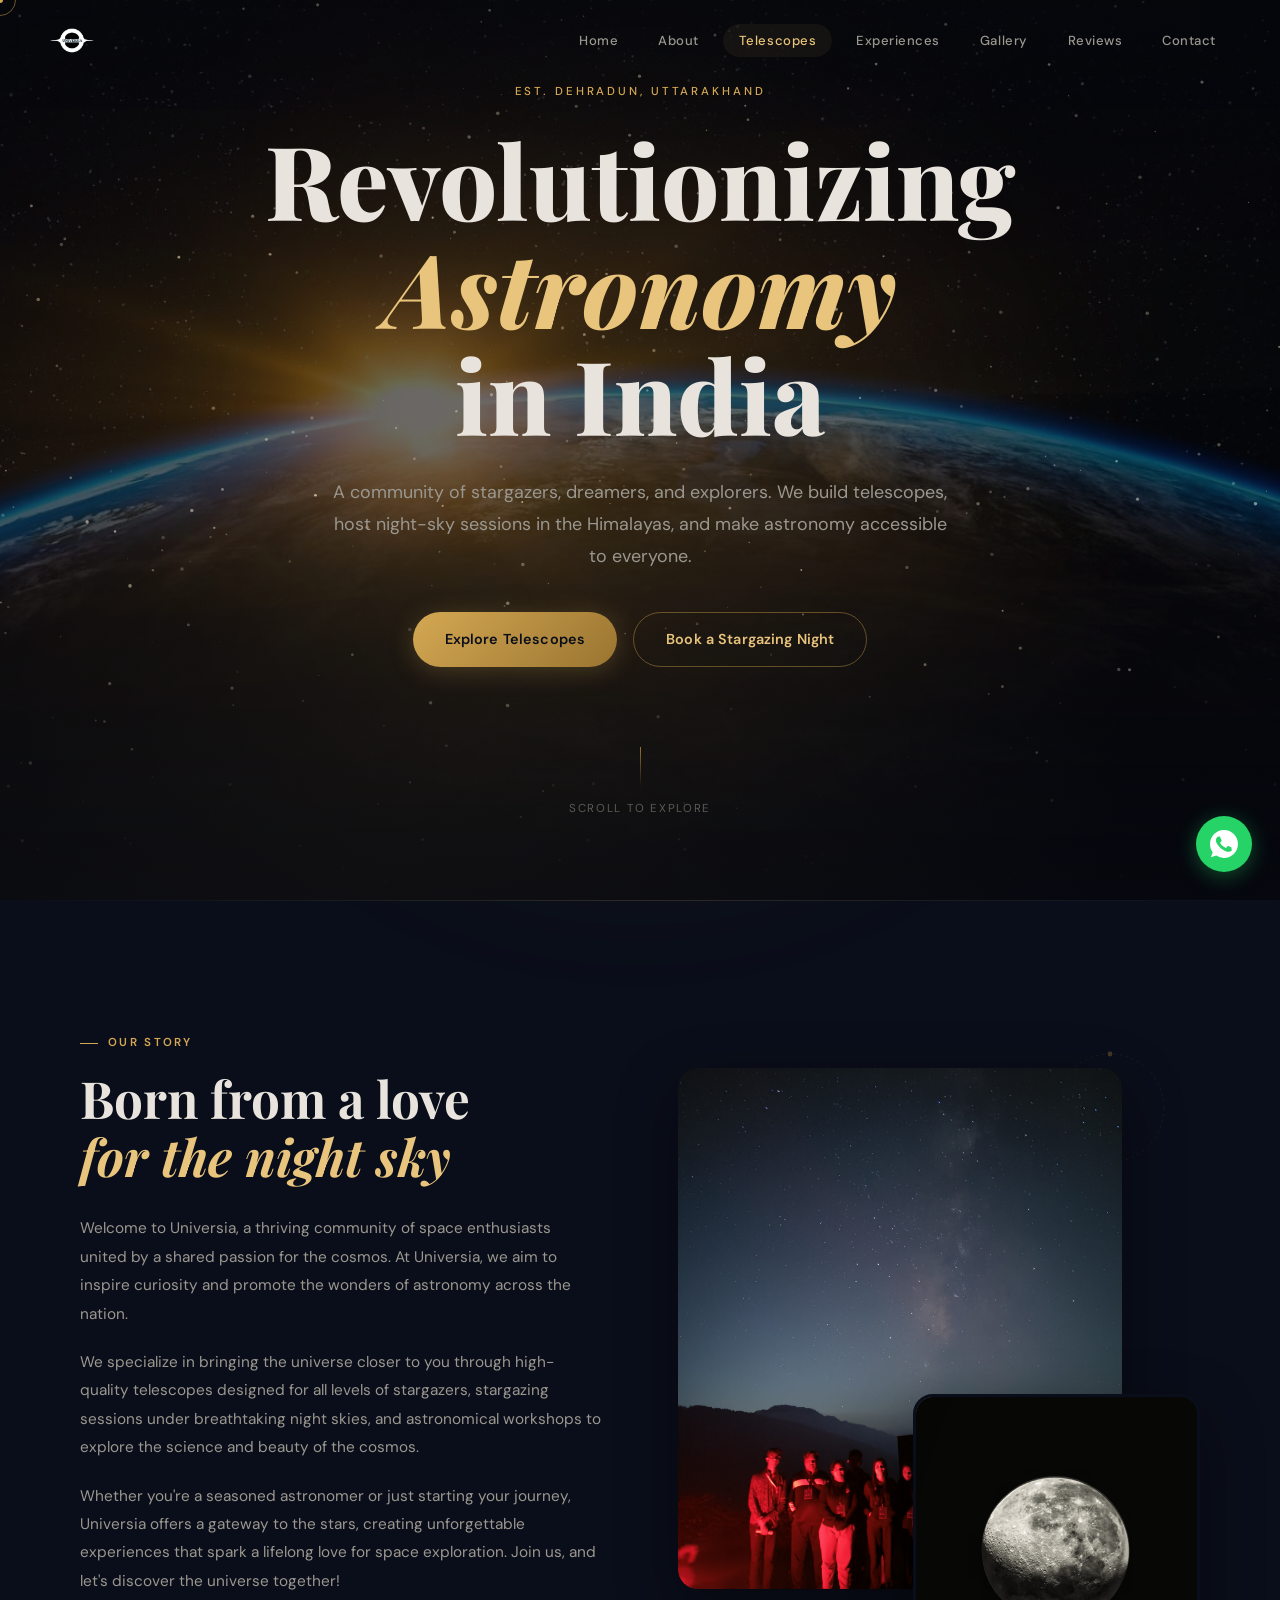
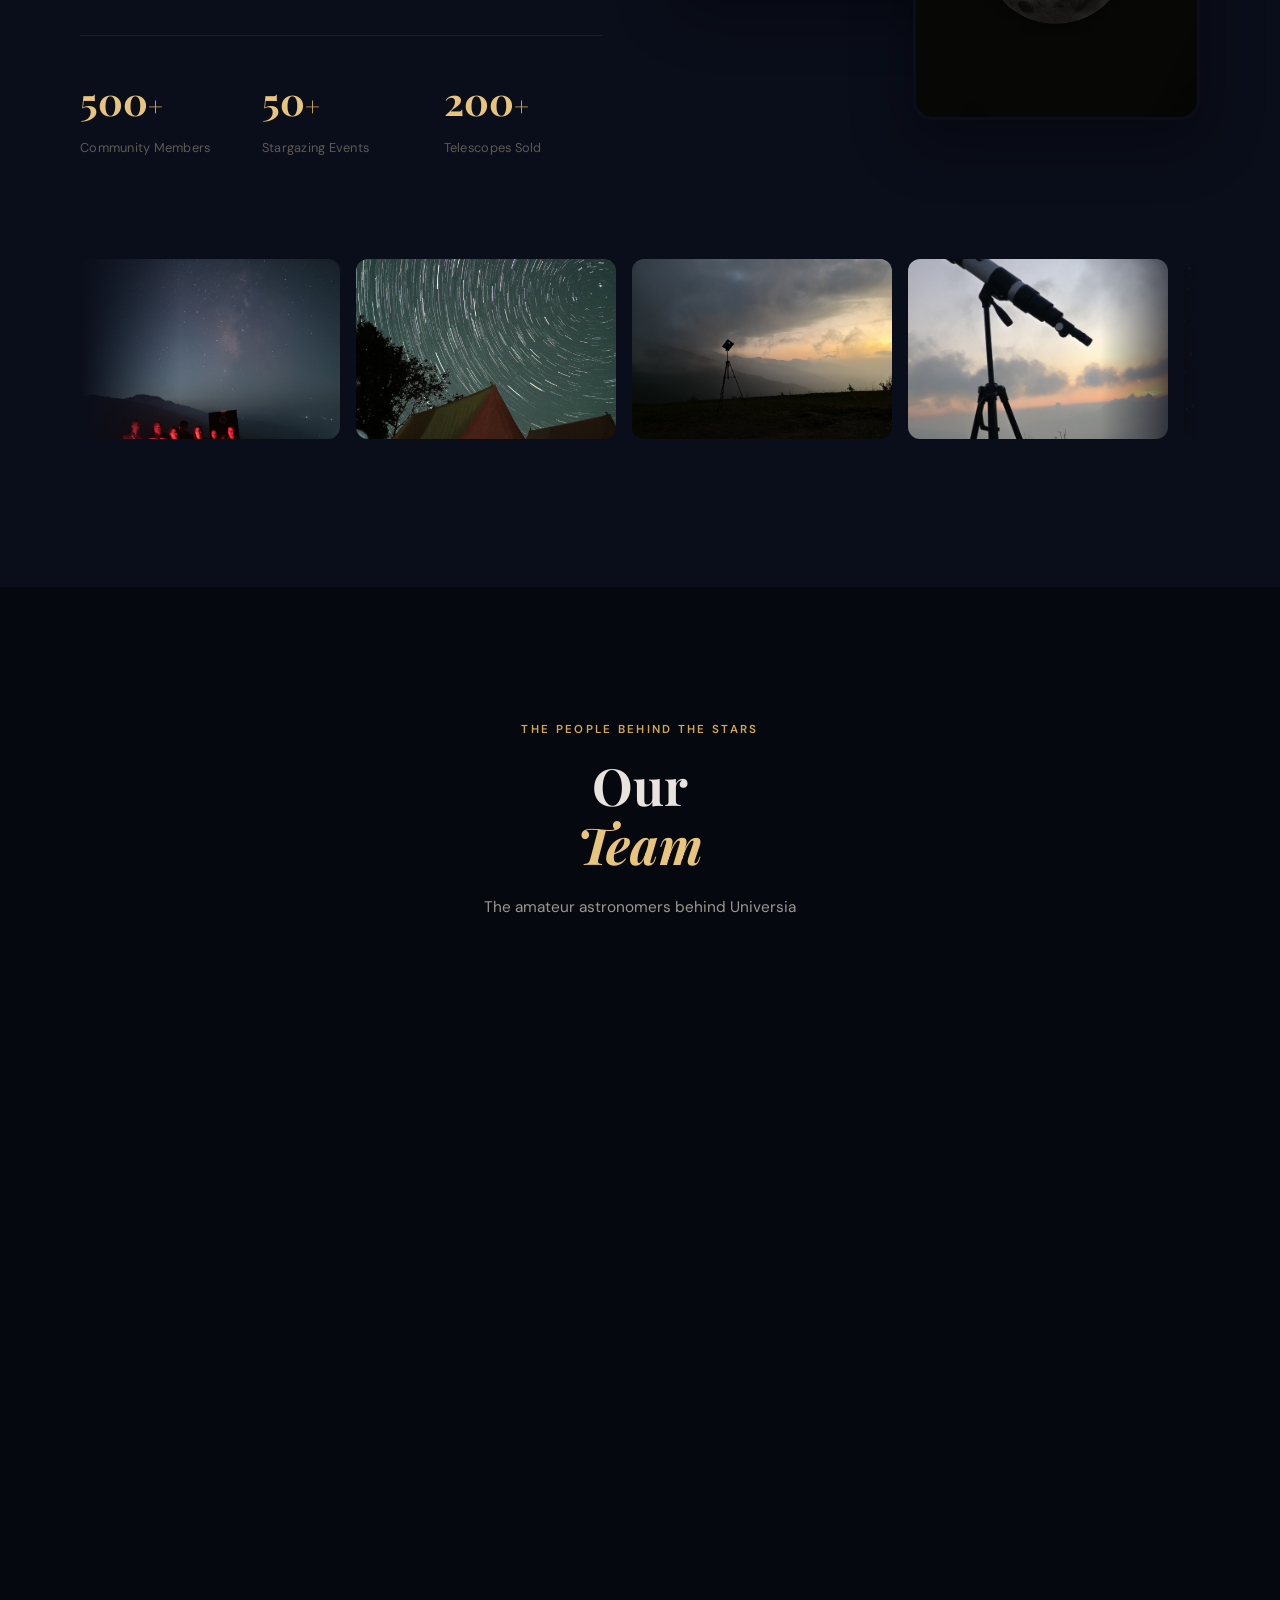
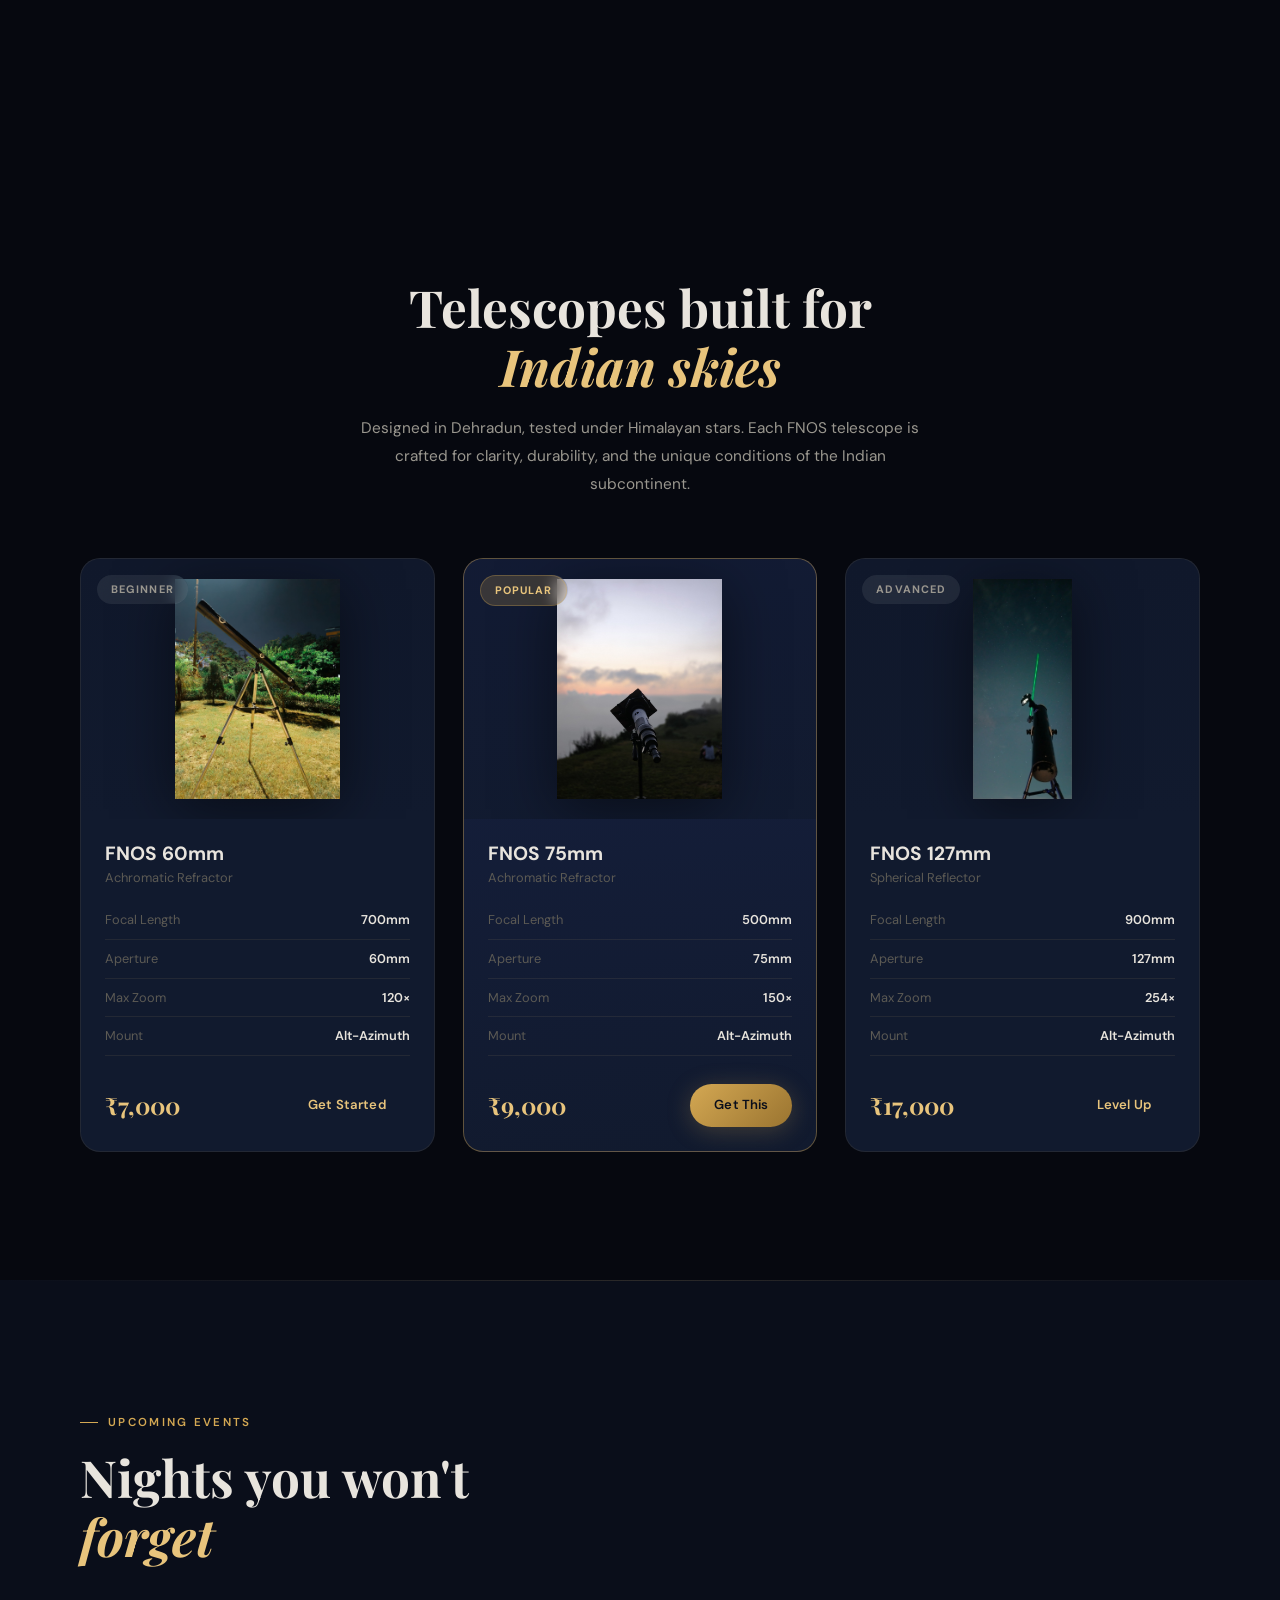
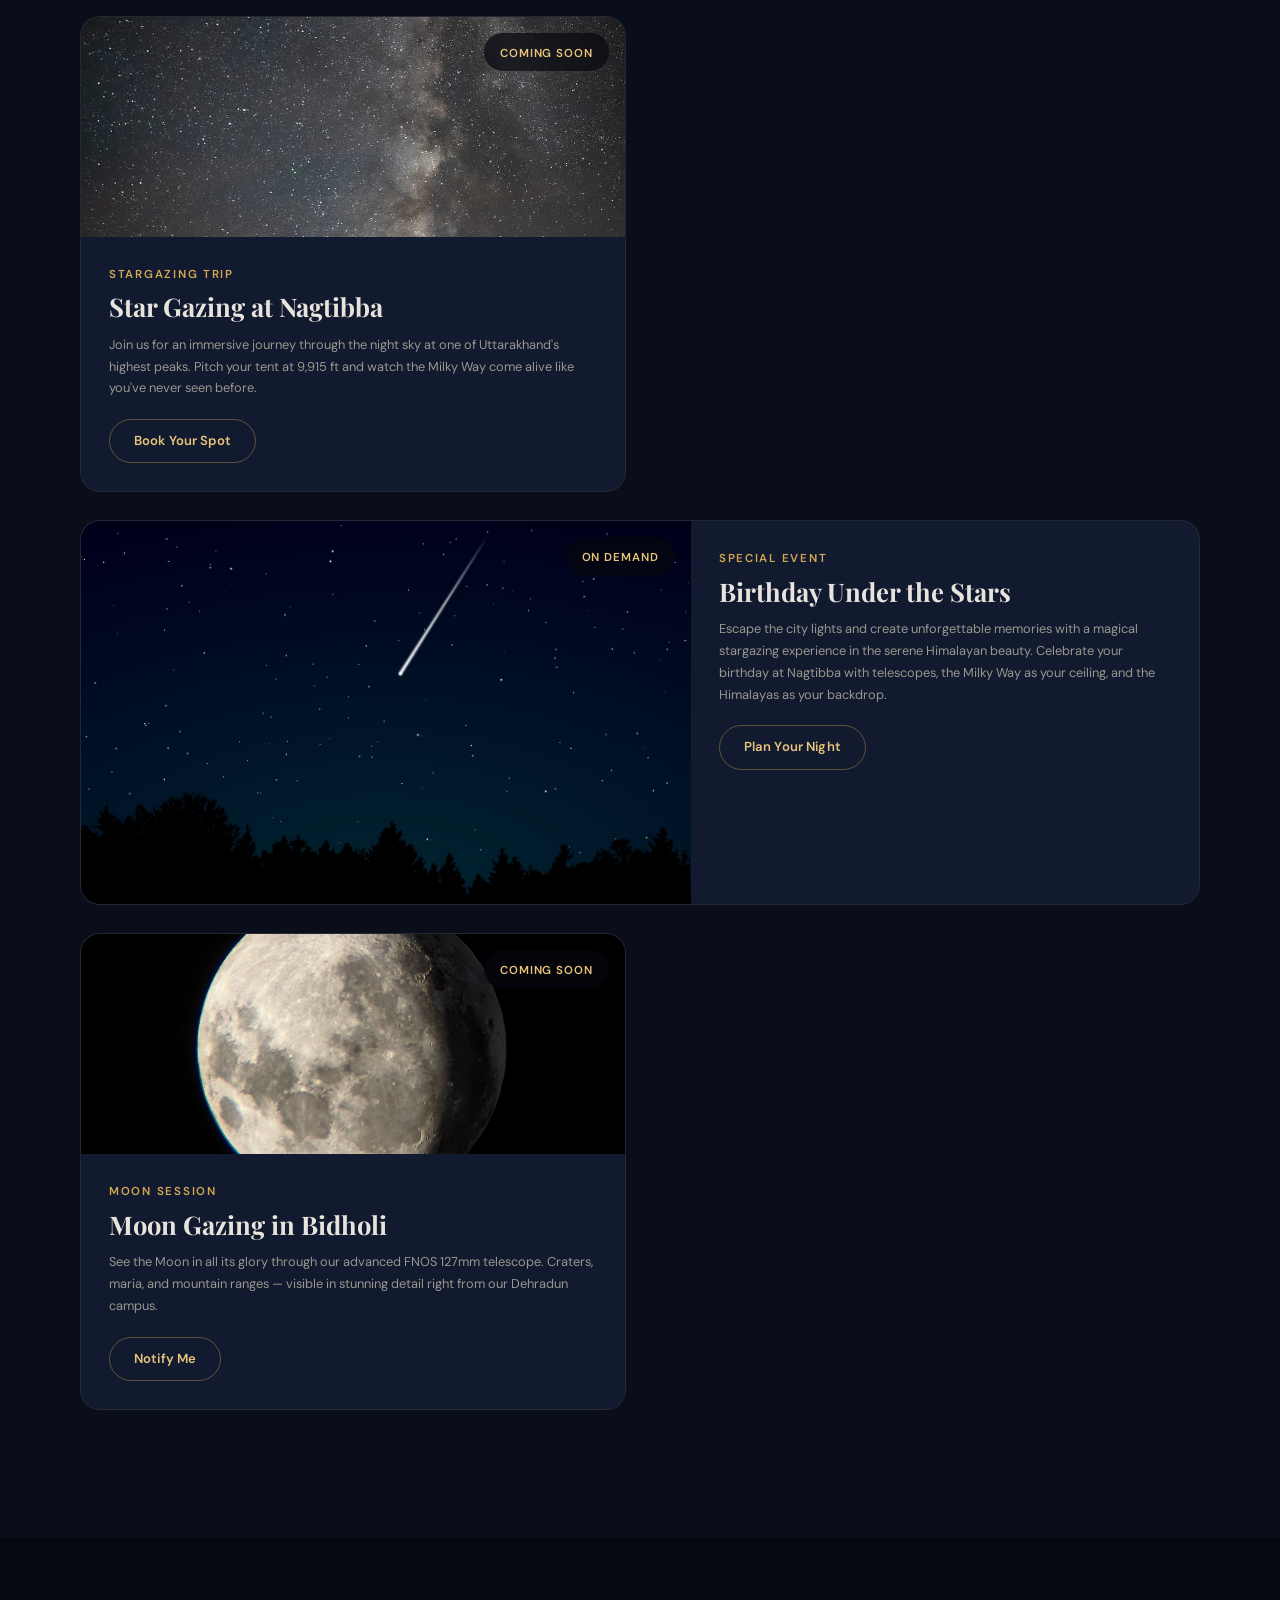
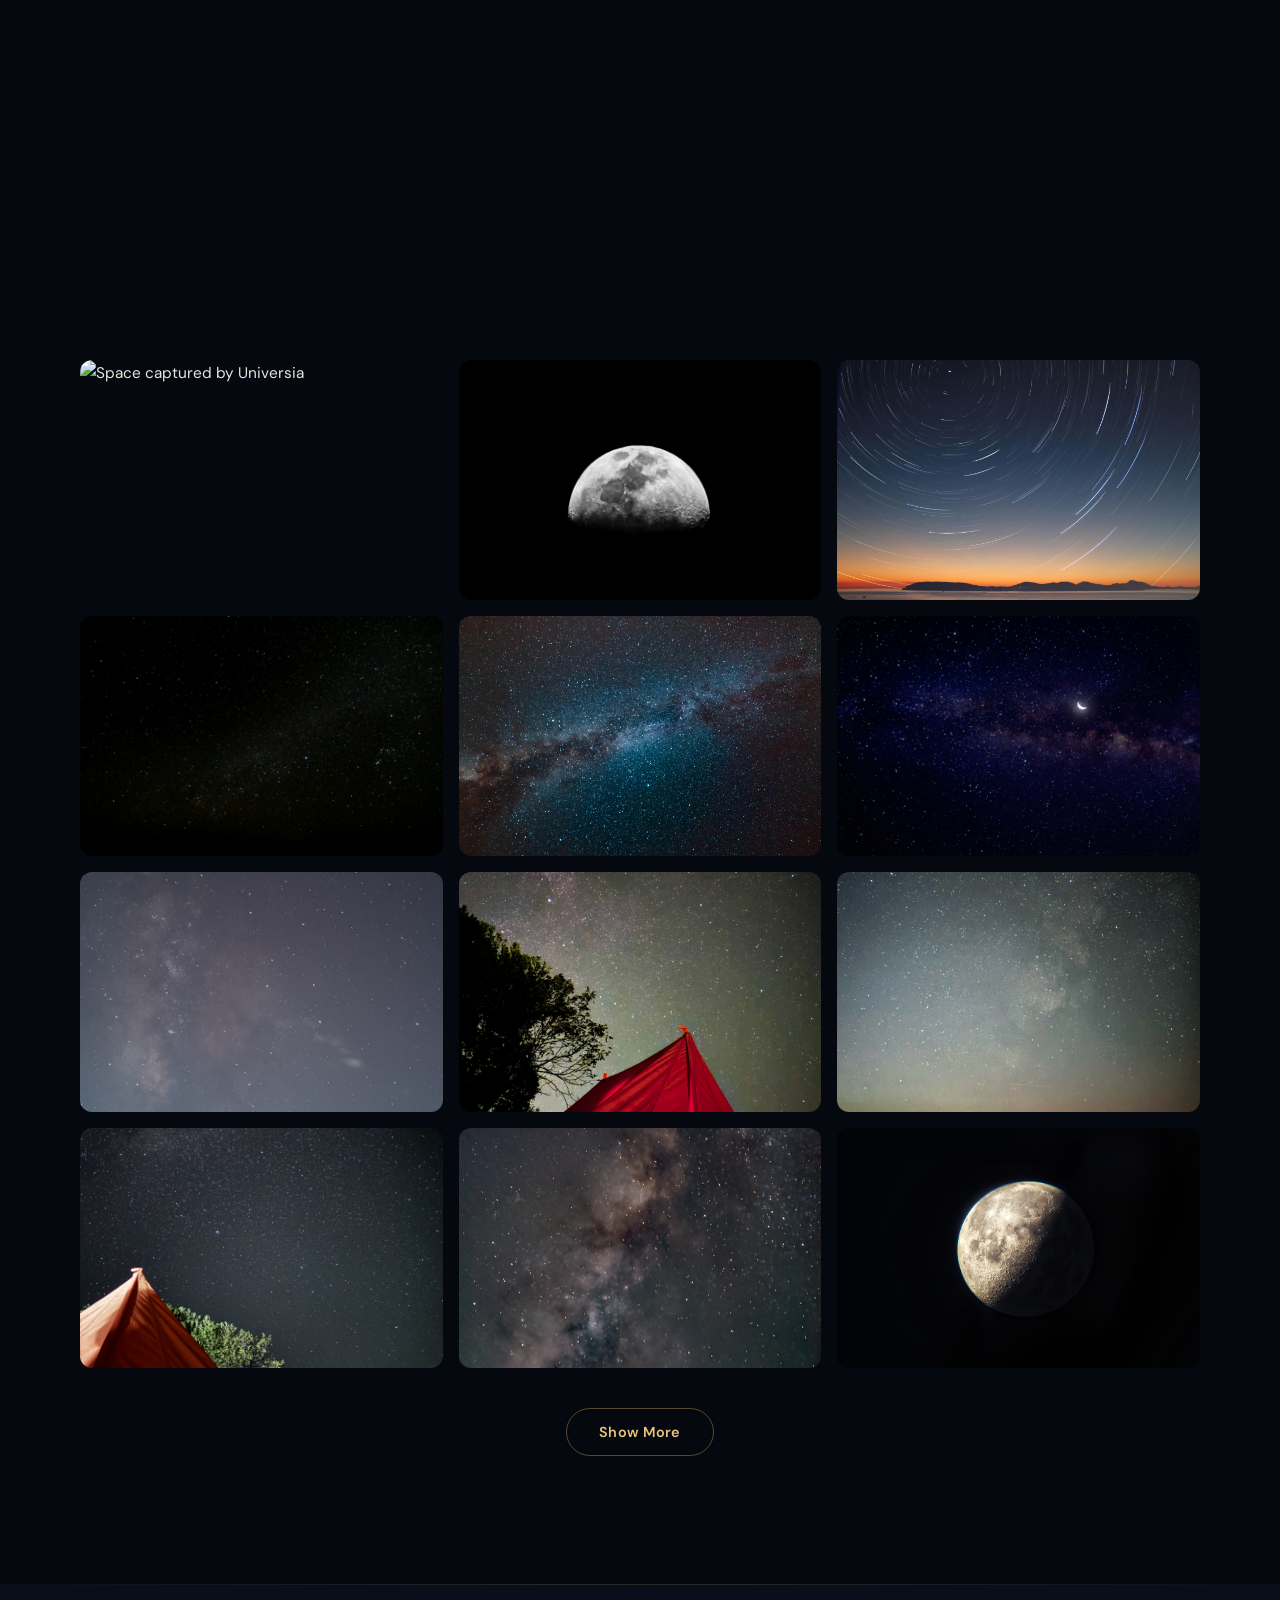
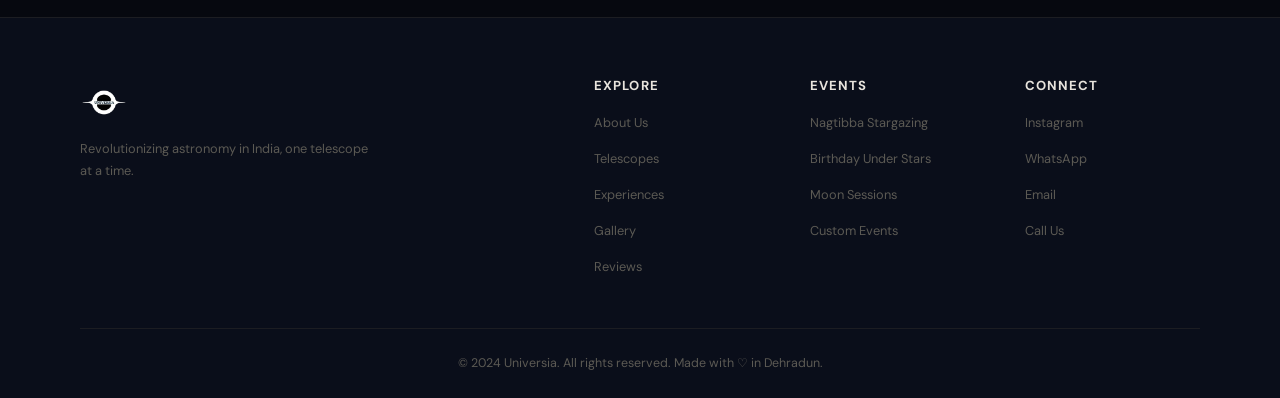
==== commit 97c92d7d: "feat: add dedicated e-commerce product pages with Razorpay placeholder" ====
--- a/index.html
+++ b/index.html
@@ -283,7 +283,7 @@
             </div>
             <div class="products-grid">
                 <!-- Product 1 — 60mm -->
-                <div class="product-card tilt-card reveal-up" id="product-60mm">
+                <div class="product-card tilt-card reveal-up" id="product-60mm" onclick="window.location.href='product-60mm.html'" style="cursor: pointer;">
                     <div class="product-badge">Beginner</div>
                     <div class="product-image">
                         <img src="images/products/fnos-60mm.jpg" alt="UNIVERSIA FNOS Series 60mm Refractor Telescope" loading="lazy">
@@ -306,7 +306,7 @@
                 </div>
 
                 <!-- Product 2 — 75mm Featured -->
-                <div class="product-card tilt-card product-card-featured reveal-up" id="product-75mm" style="--delay: 0.15s">
+                <div class="product-card tilt-card product-card-featured reveal-up" id="product-75mm" style="--delay: 0.15s; cursor: pointer;" onclick="window.location.href='product-75mm.html'">
                     <div class="product-badge product-badge-gold">Popular</div>
                     <div class="product-image">
                         <img src="images/products/fnos-75mm.jpg" alt="UNIVERSIA FNOS Series 75mm Refractor Telescope" loading="lazy">
@@ -329,7 +329,7 @@
                 </div>
 
                 <!-- Product 3 — 127mm -->
-                <div class="product-card tilt-card reveal-up" id="product-127mm" style="--delay: 0.3s">
+                <div class="product-card tilt-card reveal-up" id="product-127mm" style="--delay: 0.3s; cursor: pointer;" onclick="window.location.href='product-127mm.html'">
                     <div class="product-badge">Advanced</div>
                     <div class="product-image">
                         <img src="images/products/fnos-127mm.jpg" alt="UNIVERSIA FNOS Series 127mm Reflector Telescope" loading="lazy">
--- a/styles.css
+++ b/styles.css
@@ -2168,3 +2168,152 @@
         gap: 24px;
     }
 }
+
+/* ═══════════════════════════════════════════════════════════════
+   E-COMMERCE PRODUCT PAGES (WHITE THEME)
+   ═══════════════════════════════════════════════════════════════ */
+.ecommerce-page {
+    background-color: #ffffff;
+    color: #1a1a1a;
+    font-family: 'DM Sans', sans-serif;
+}
+
+.ecommerce-nav {
+    background-color: rgba(255, 255, 255, 0.98);
+    border-bottom: 1px solid #eaeaea;
+}
+.ecommerce-nav .nav-link {
+    color: #333;
+}
+.ecommerce-nav .nav-link:hover {
+    color: #000;
+}
+.ecommerce-nav .logo-img {
+    filter: invert(1);
+}
+
+.product-showcase {
+    padding-top: 120px;
+    padding-bottom: 80px;
+    min-height: 100vh;
+}
+.product-showcase-container {
+    max-width: 1200px;
+    margin: 0 auto;
+    padding: 0 5%;
+    display: grid;
+    grid-template-columns: 1fr 1fr;
+    gap: 60px;
+}
+
+.product-gallery {
+    position: sticky;
+    top: 120px;
+    align-self: start;
+}
+.product-main-image {
+    width: 100%;
+    border-radius: 12px;
+    overflow: hidden;
+    background: #f5f5f7;
+    box-shadow: 0 4px 20px rgba(0,0,0,0.05);
+}
+.product-main-image img {
+    width: 100%;
+    display: block;
+    mix-blend-mode: multiply; /* Removes white background if any */
+}
+
+.product-details-pane {
+    display: flex;
+    flex-direction: column;
+}
+.product-breadcrumbs {
+    font-size: 0.85rem;
+    color: #666;
+    margin-bottom: 16px;
+    text-transform: uppercase;
+    letter-spacing: 0.05em;
+}
+.product-breadcrumbs a {
+    color: #666;
+    text-decoration: none;
+}
+.product-breadcrumbs a:hover {
+    color: #000;
+}
+.ecommerce-title {
+    font-family: 'Playfair Display', serif;
+    font-size: 3rem;
+    color: #111;
+    margin-bottom: 8px;
+    line-height: 1.1;
+}
+.ecommerce-price {
+    font-size: 1.8rem;
+    font-weight: 500;
+    color: #111;
+    margin-bottom: 24px;
+}
+
+.razorpay-checkout-container {
+    margin: 32px 0;
+    padding: 32px 24px;
+    background: #f8f9fa;
+    border-radius: 12px;
+    border: 1px solid #eee;
+    text-align: center;
+    box-shadow: 0 4px 15px rgba(0,0,0,0.02);
+}
+.razorpay-placeholder {
+    font-size: 0.95rem;
+    color: #666;
+    margin-bottom: 16px;
+}
+
+.ecommerce-description {
+    font-size: 1.1rem;
+    color: #444;
+    line-height: 1.7;
+    margin-bottom: 40px;
+}
+
+.ecommerce-specs {
+    margin-bottom: 40px;
+}
+.ecommerce-specs h3 {
+    font-size: 1.2rem;
+    margin-bottom: 16px;
+    color: #111;
+    border-bottom: 1px solid #eee;
+    padding-bottom: 8px;
+}
+.ecommerce-specs ul {
+    list-style: none;
+    padding: 0;
+}
+.ecommerce-specs li {
+    display: flex;
+    justify-content: space-between;
+    padding: 12px 0;
+    border-bottom: 1px solid #f0f0f0;
+    color: #555;
+}
+.ecommerce-specs li strong {
+    color: #222;
+    font-weight: 600;
+}
+
+@media (max-width: 900px) {
+    .product-showcase-container {
+        grid-template-columns: 1fr;
+        gap: 40px;
+    }
+    .product-gallery {
+        position: relative;
+        top: 0;
+    }
+    .ecommerce-title {
+        font-size: 2.5rem;
+    }
+}
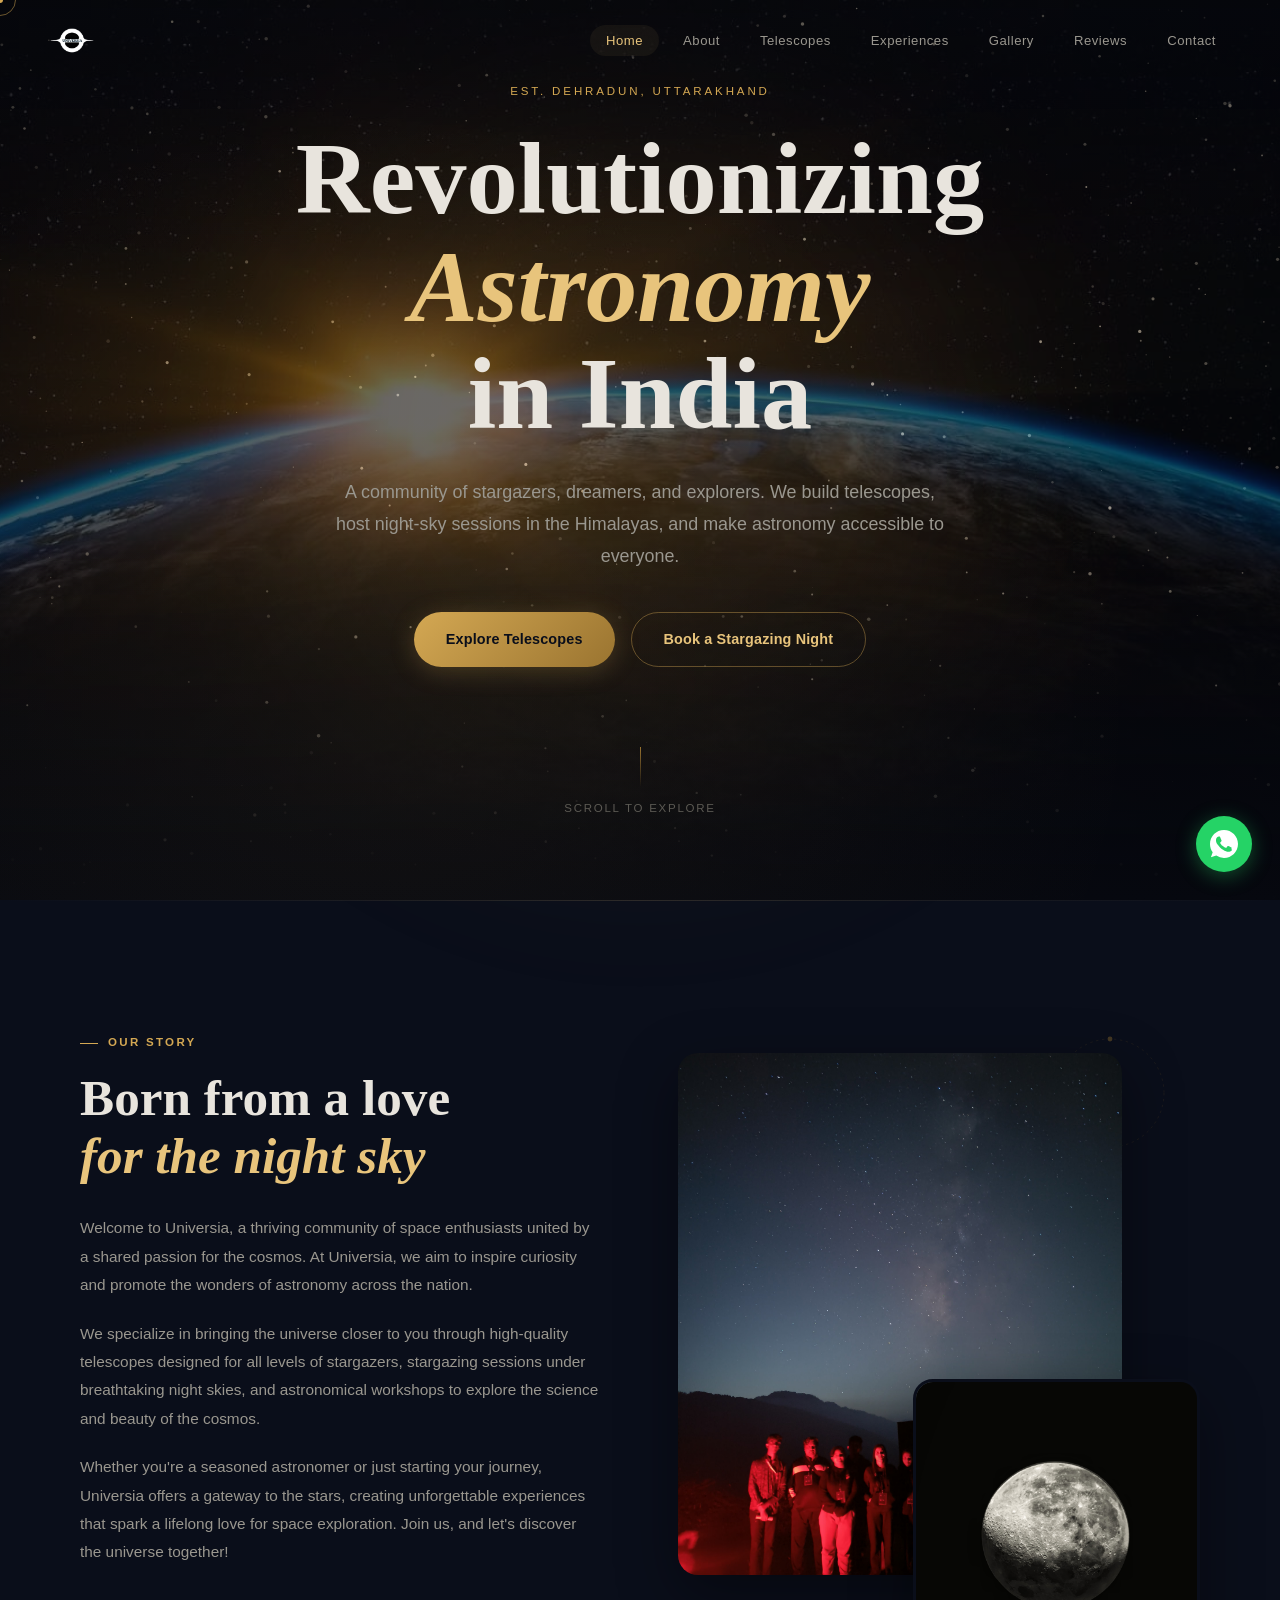
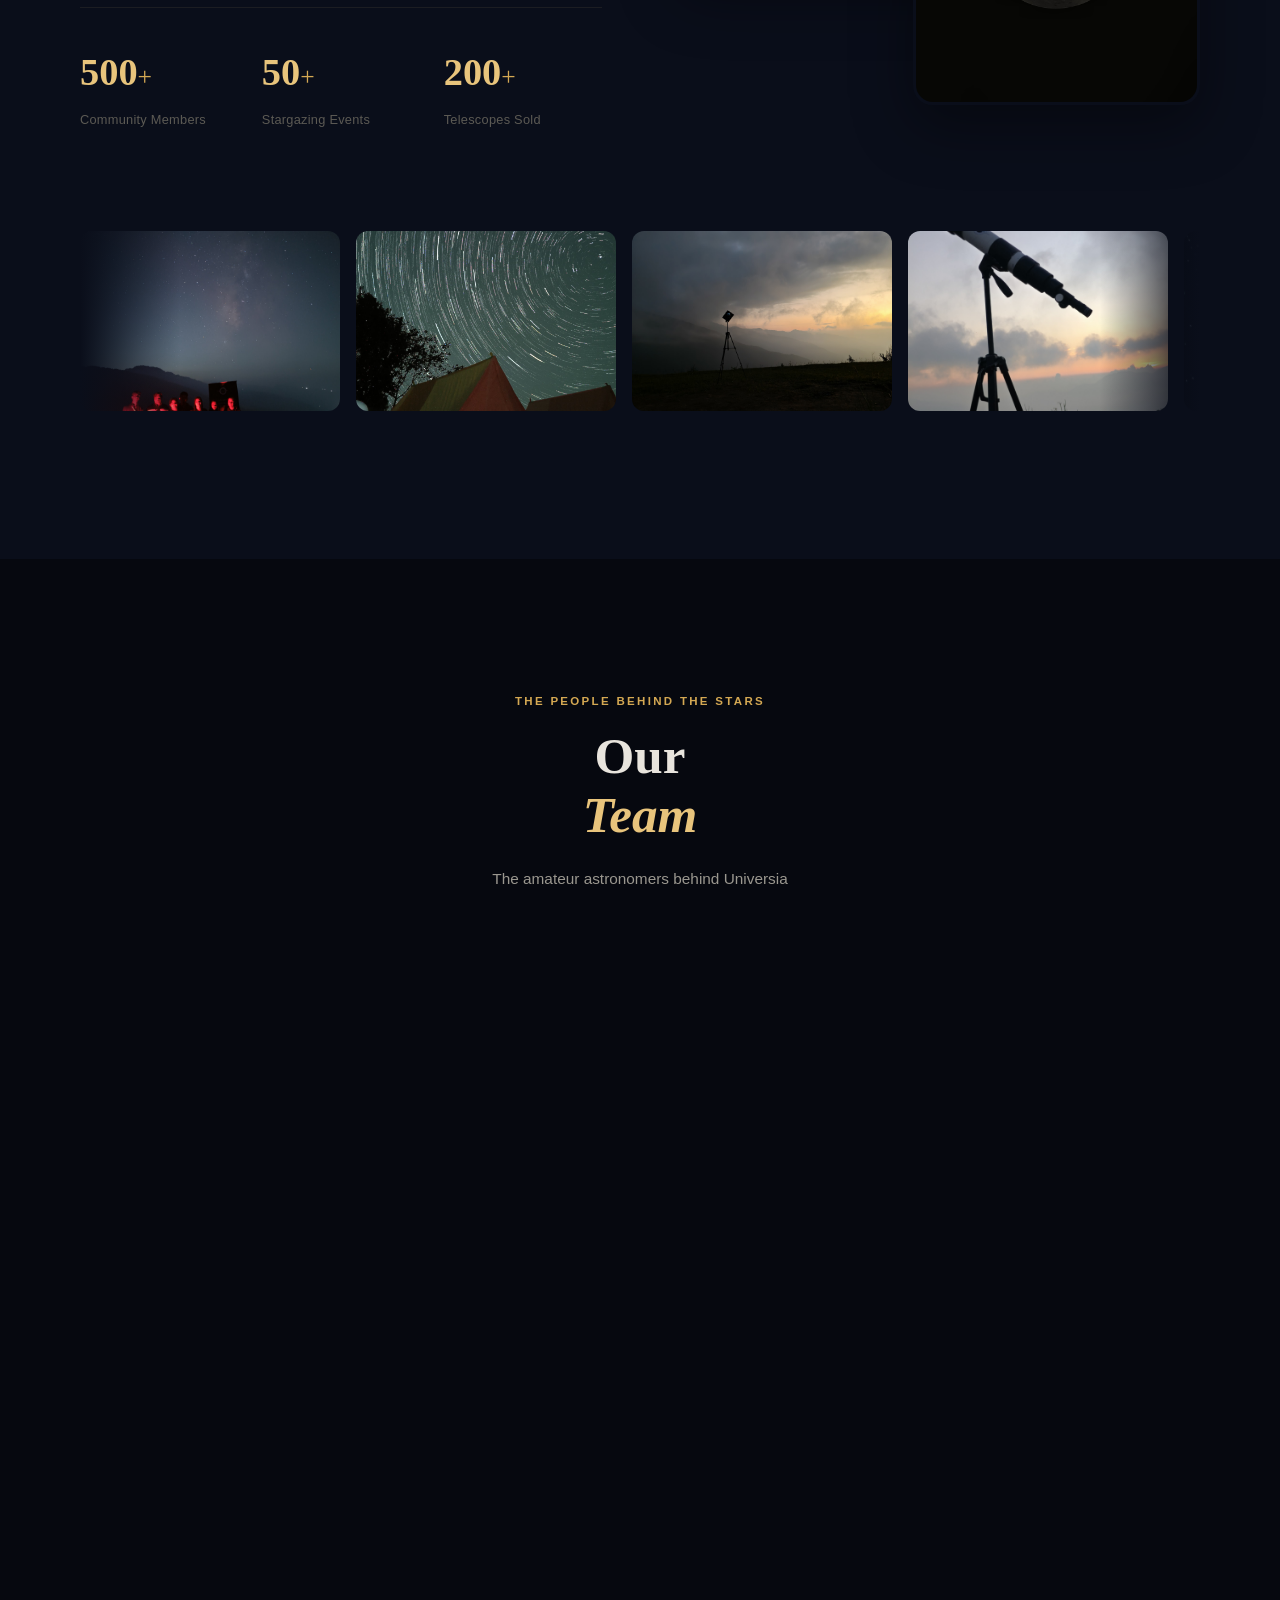
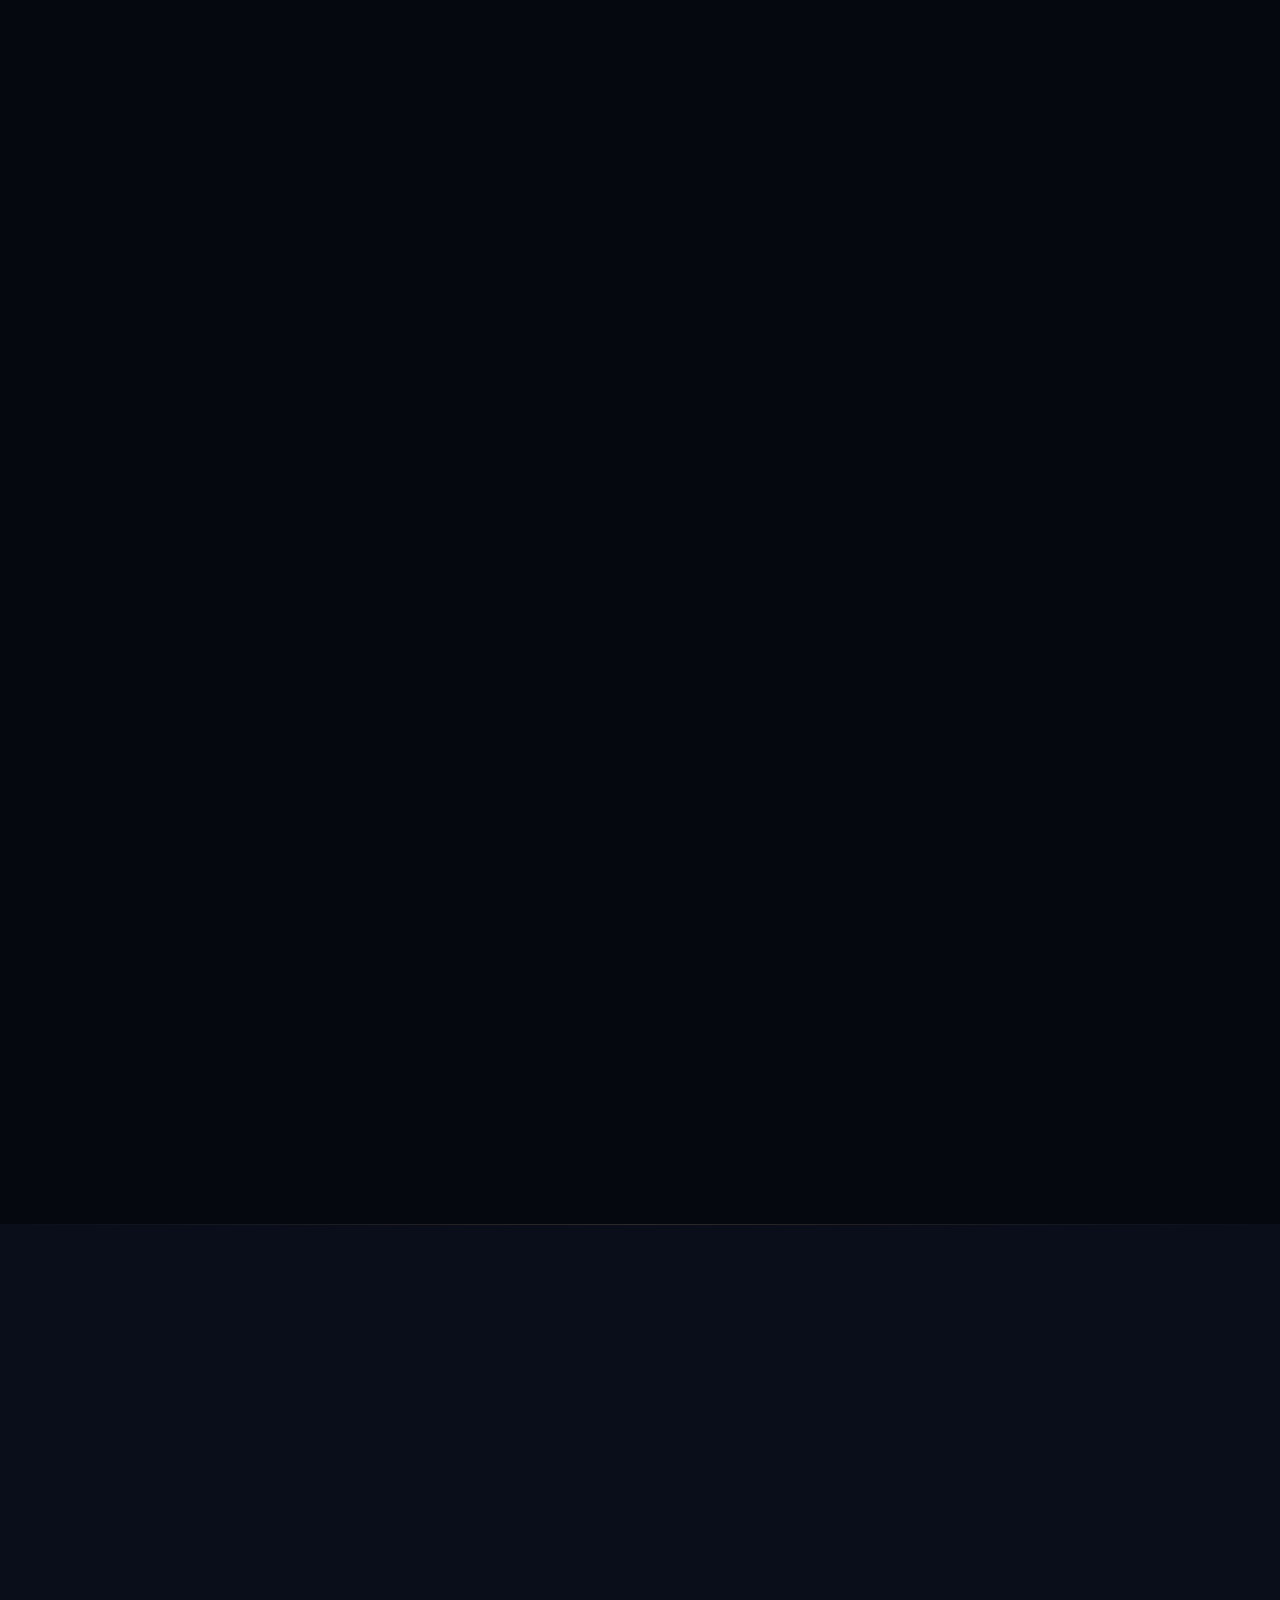
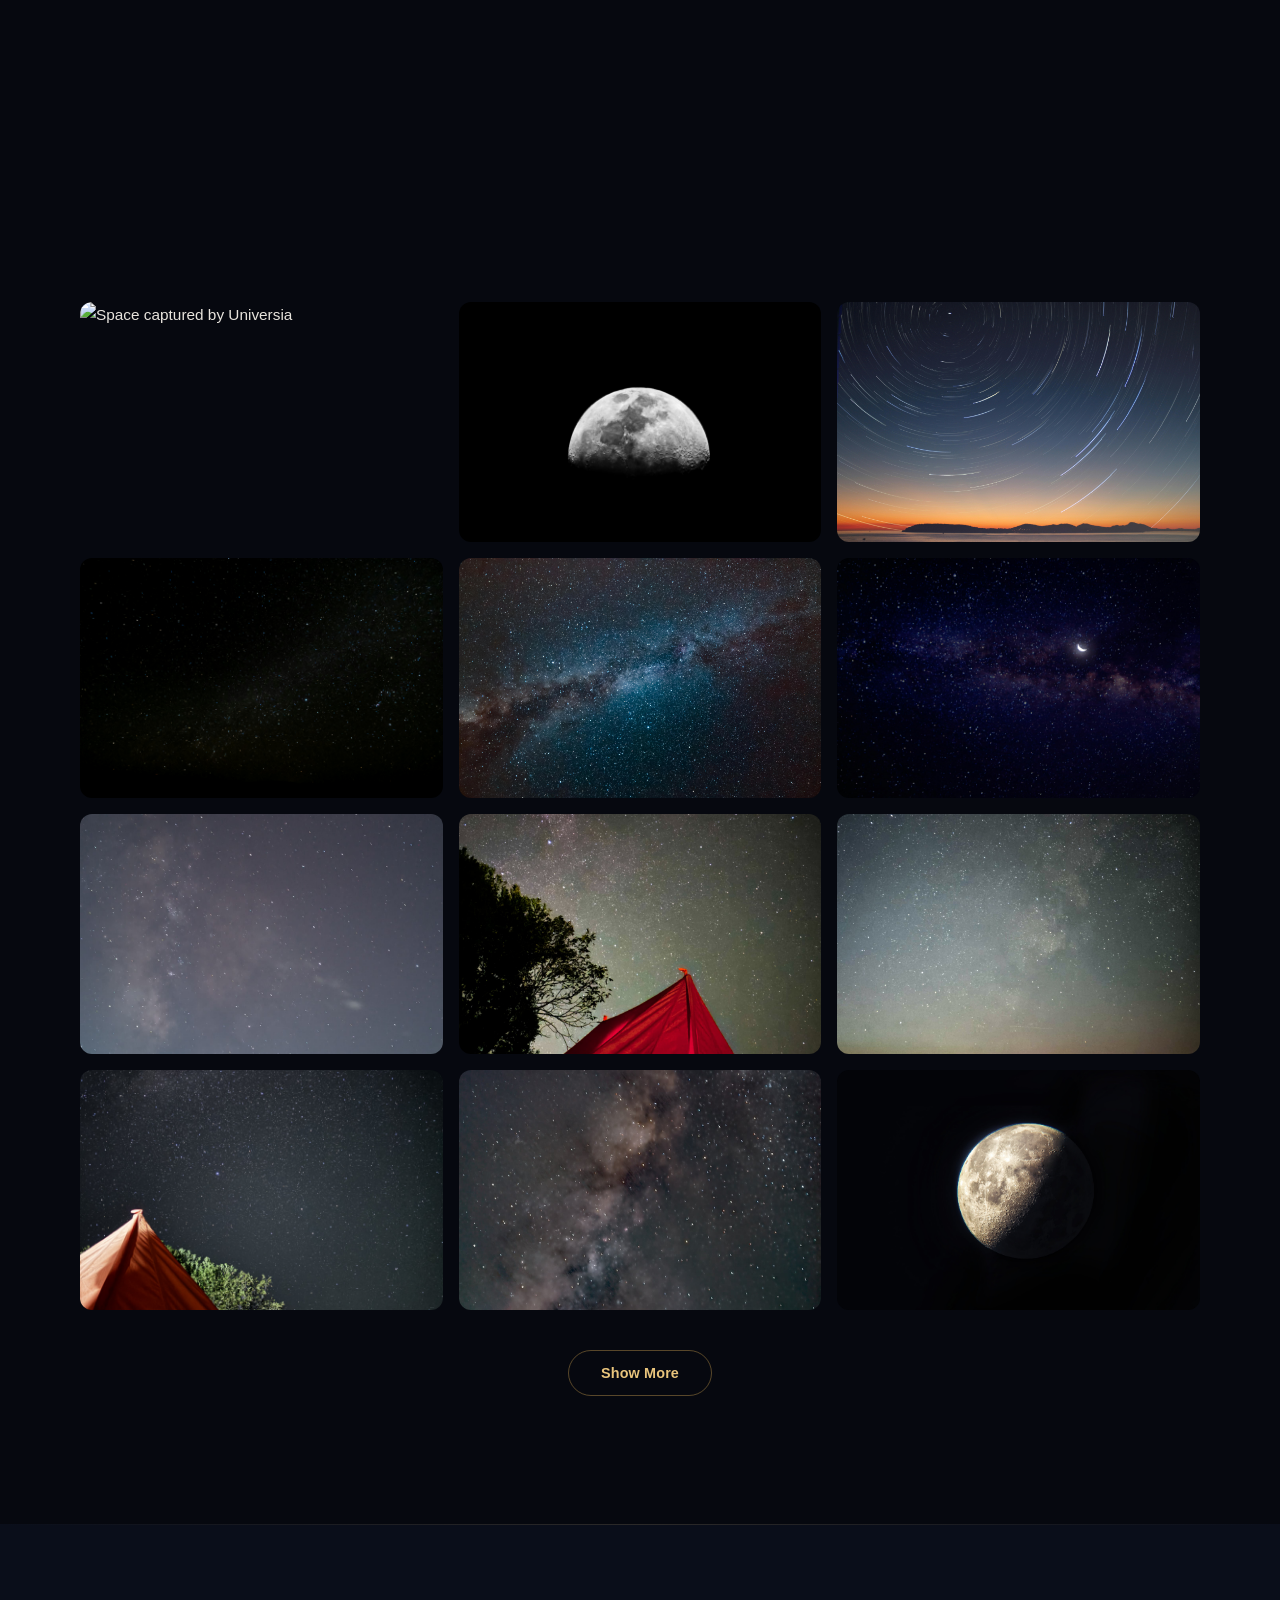
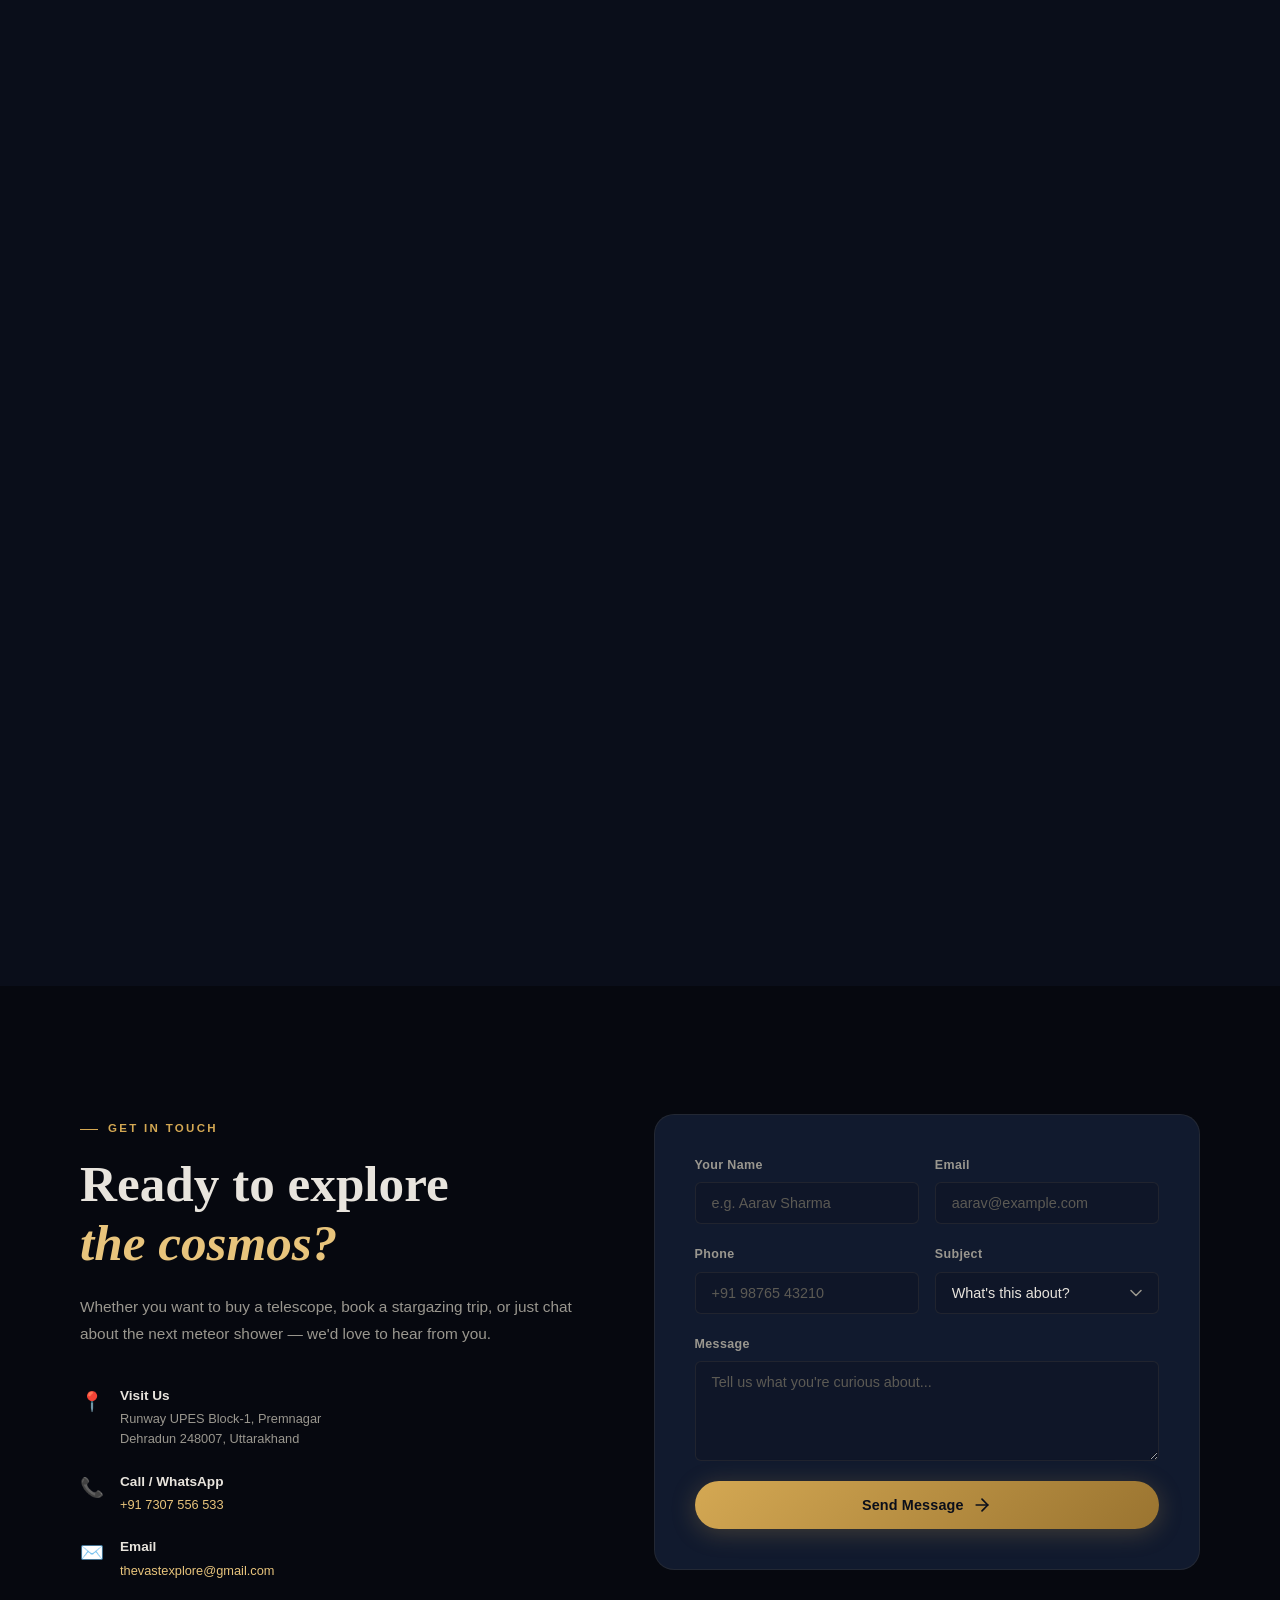
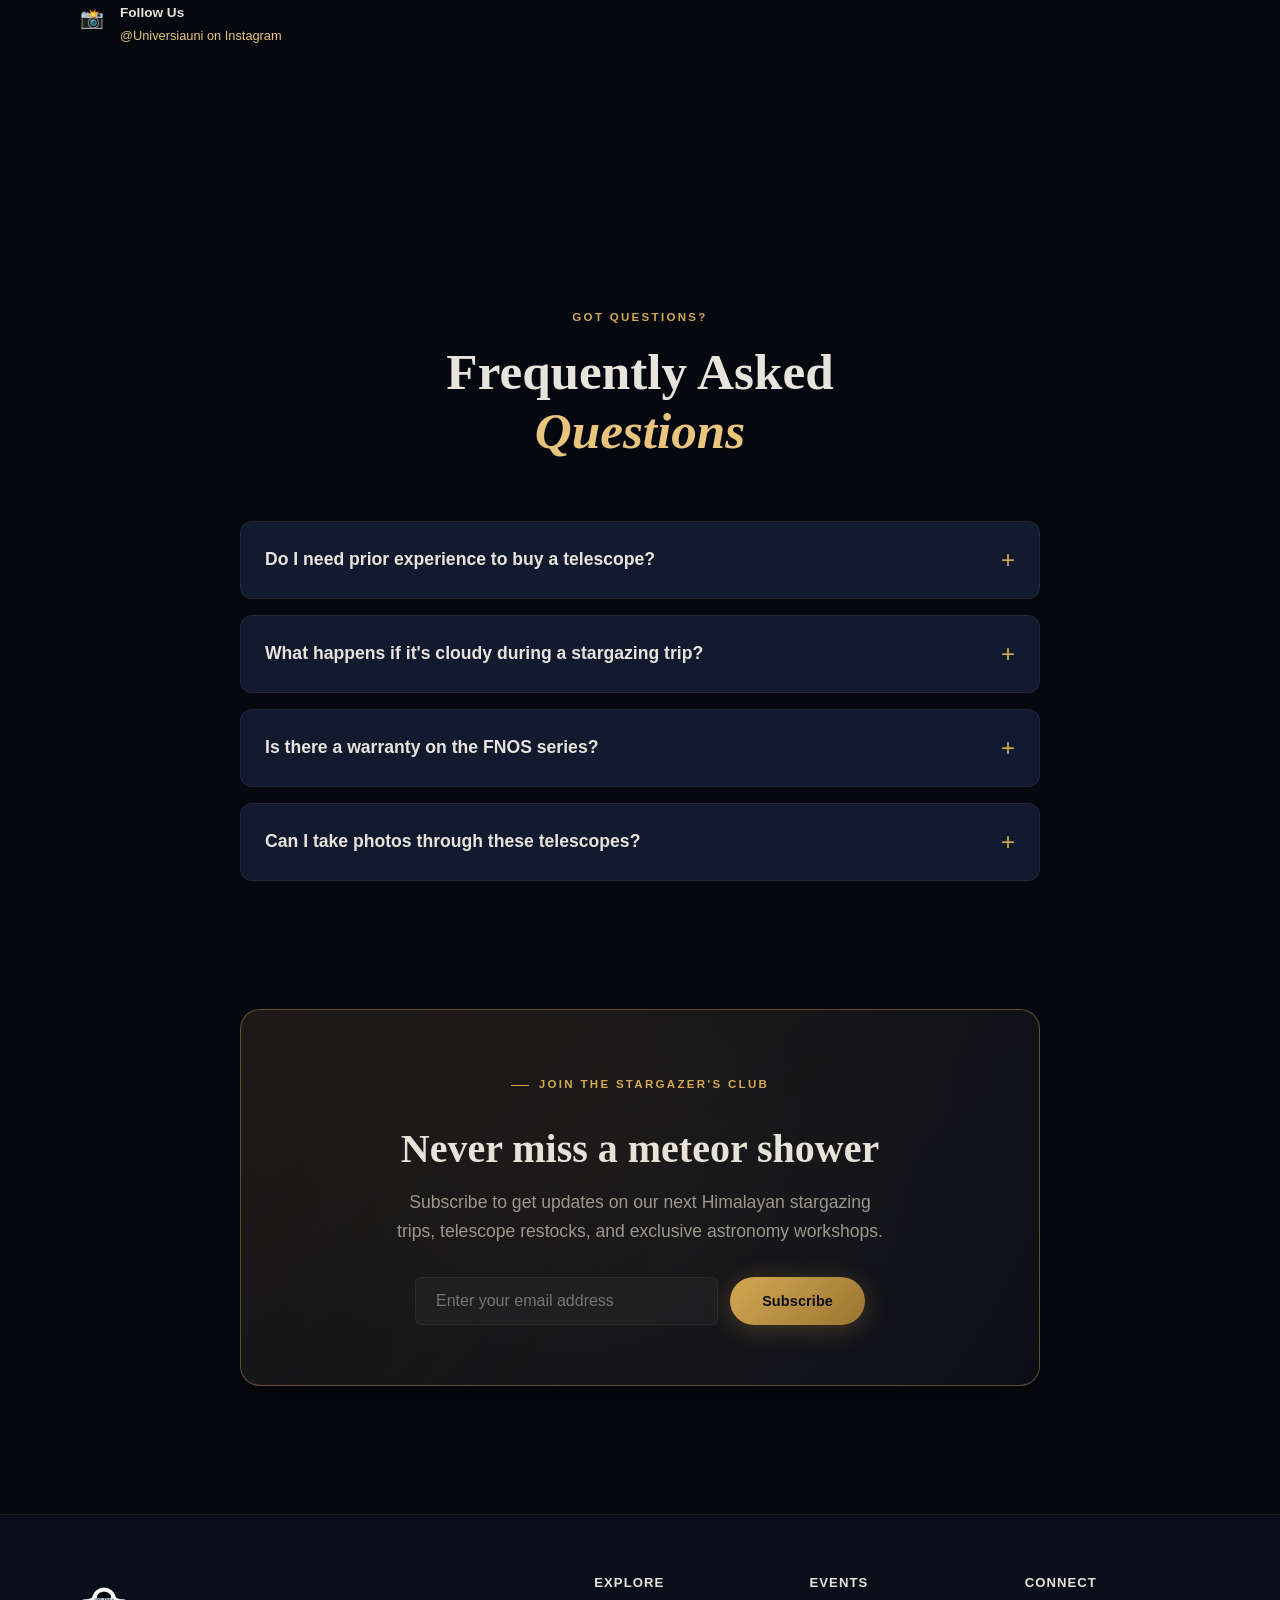
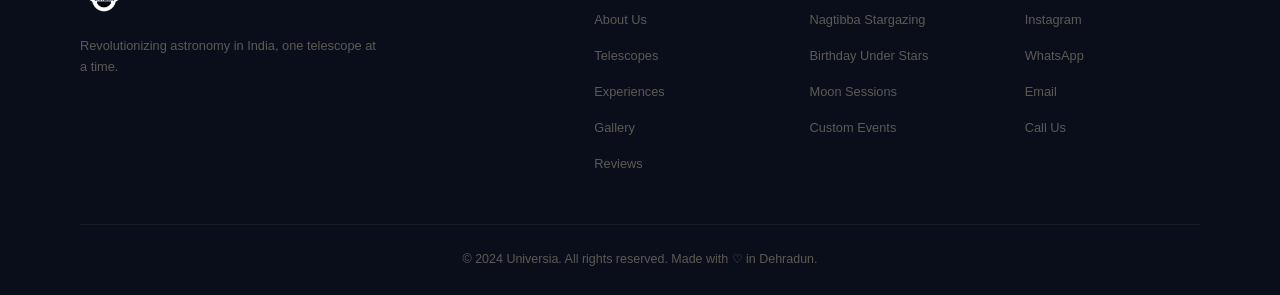
==== commit 8ebf0941: "chore: add security hardening (CSP headers and anti-tamper scripts)" ====
--- a/index.html
+++ b/index.html
@@ -3,6 +3,7 @@
 <head>
     <meta charset="UTF-8">
     <meta name="viewport" content="width=device-width, initial-scale=1.0">
+    <meta http-equiv="Content-Security-Policy" content="default-src 'self'; script-src 'self' 'unsafe-inline' https://checkout.razorpay.com; style-src 'self' 'unsafe-inline' https://fonts.googleapis.com; font-src 'self' https://fonts.gstatic.com; img-src 'self' data: https:; frame-src https://checkout.razorpay.com; connect-src 'self' https:;">
     <meta name="description" content="Universia — India's community of space enthusiasts. Premium telescopes, stargazing sessions in the Himalayas, and astronomical workshops. Bringing the universe closer to you.">
     <meta name="keywords" content="telescopes, astronomy, stargazing, India, Dehradun, astrophotography, Universia, FNOS">
     
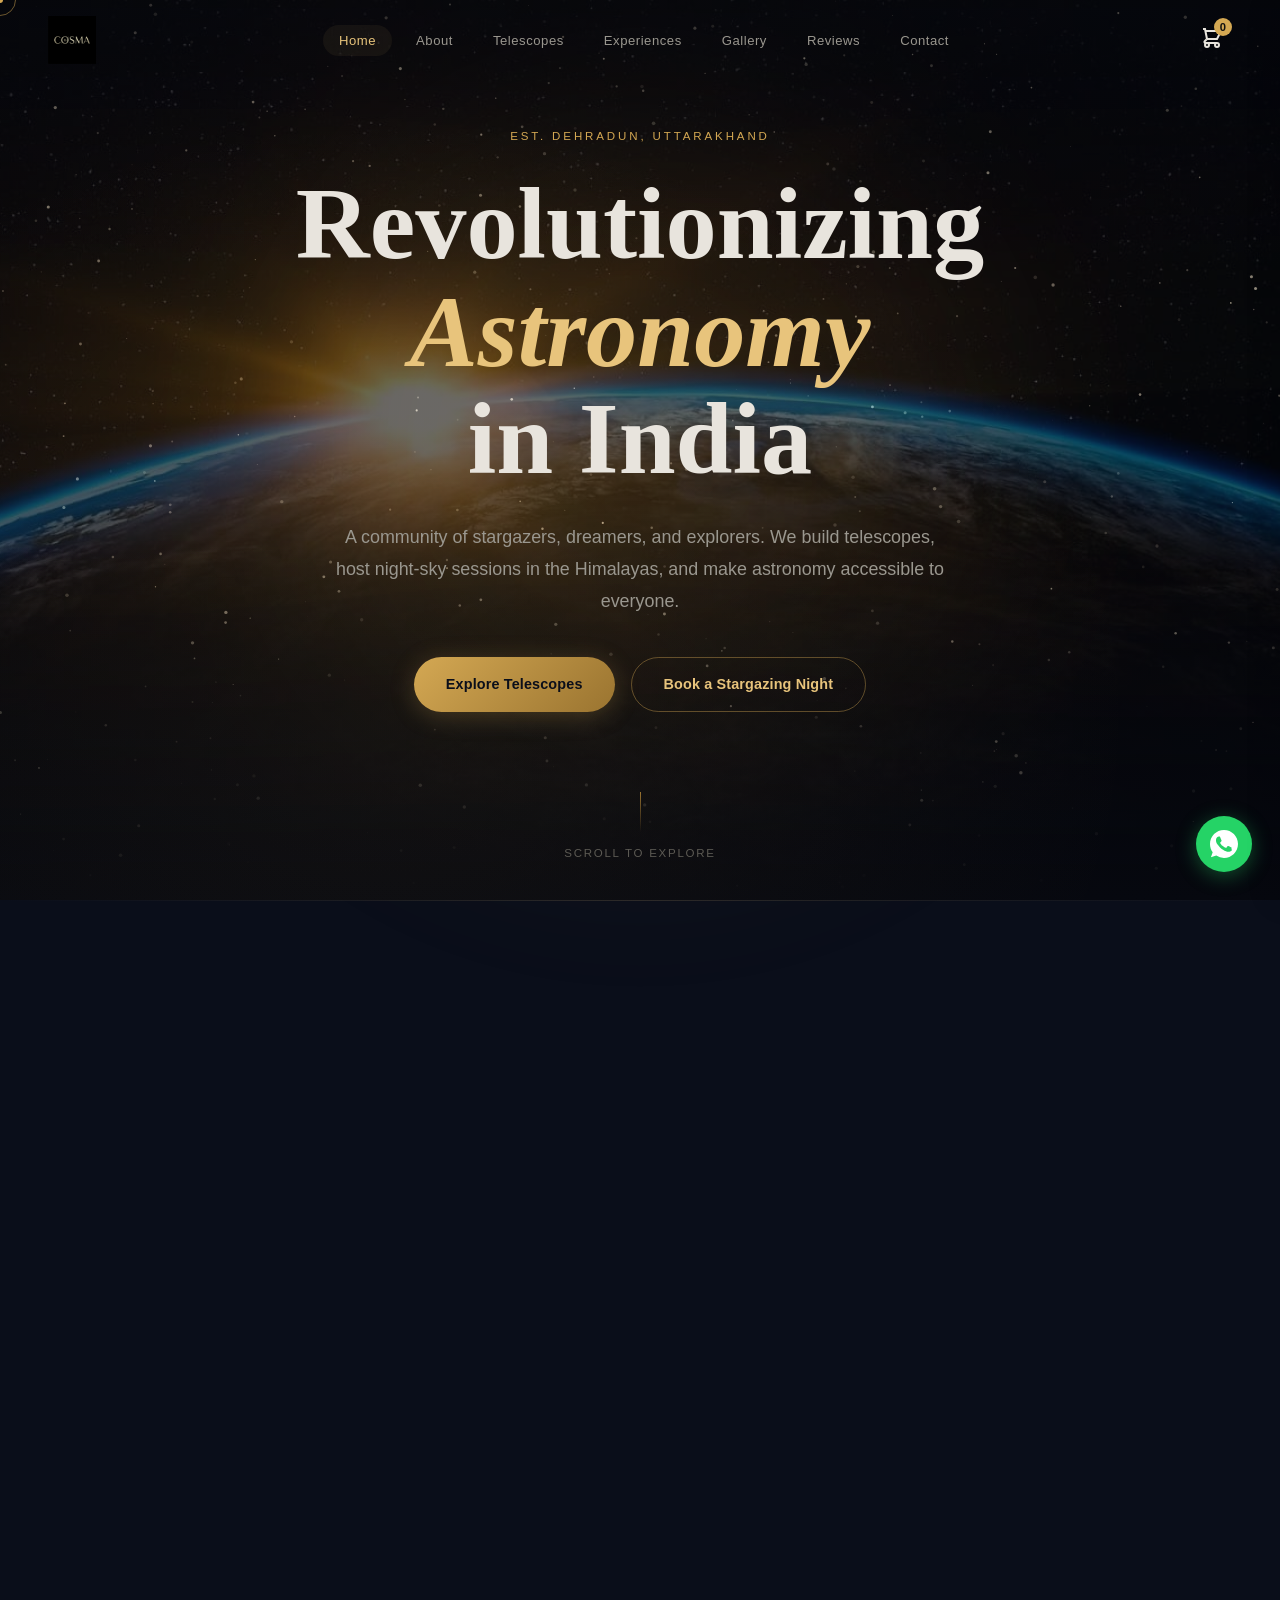
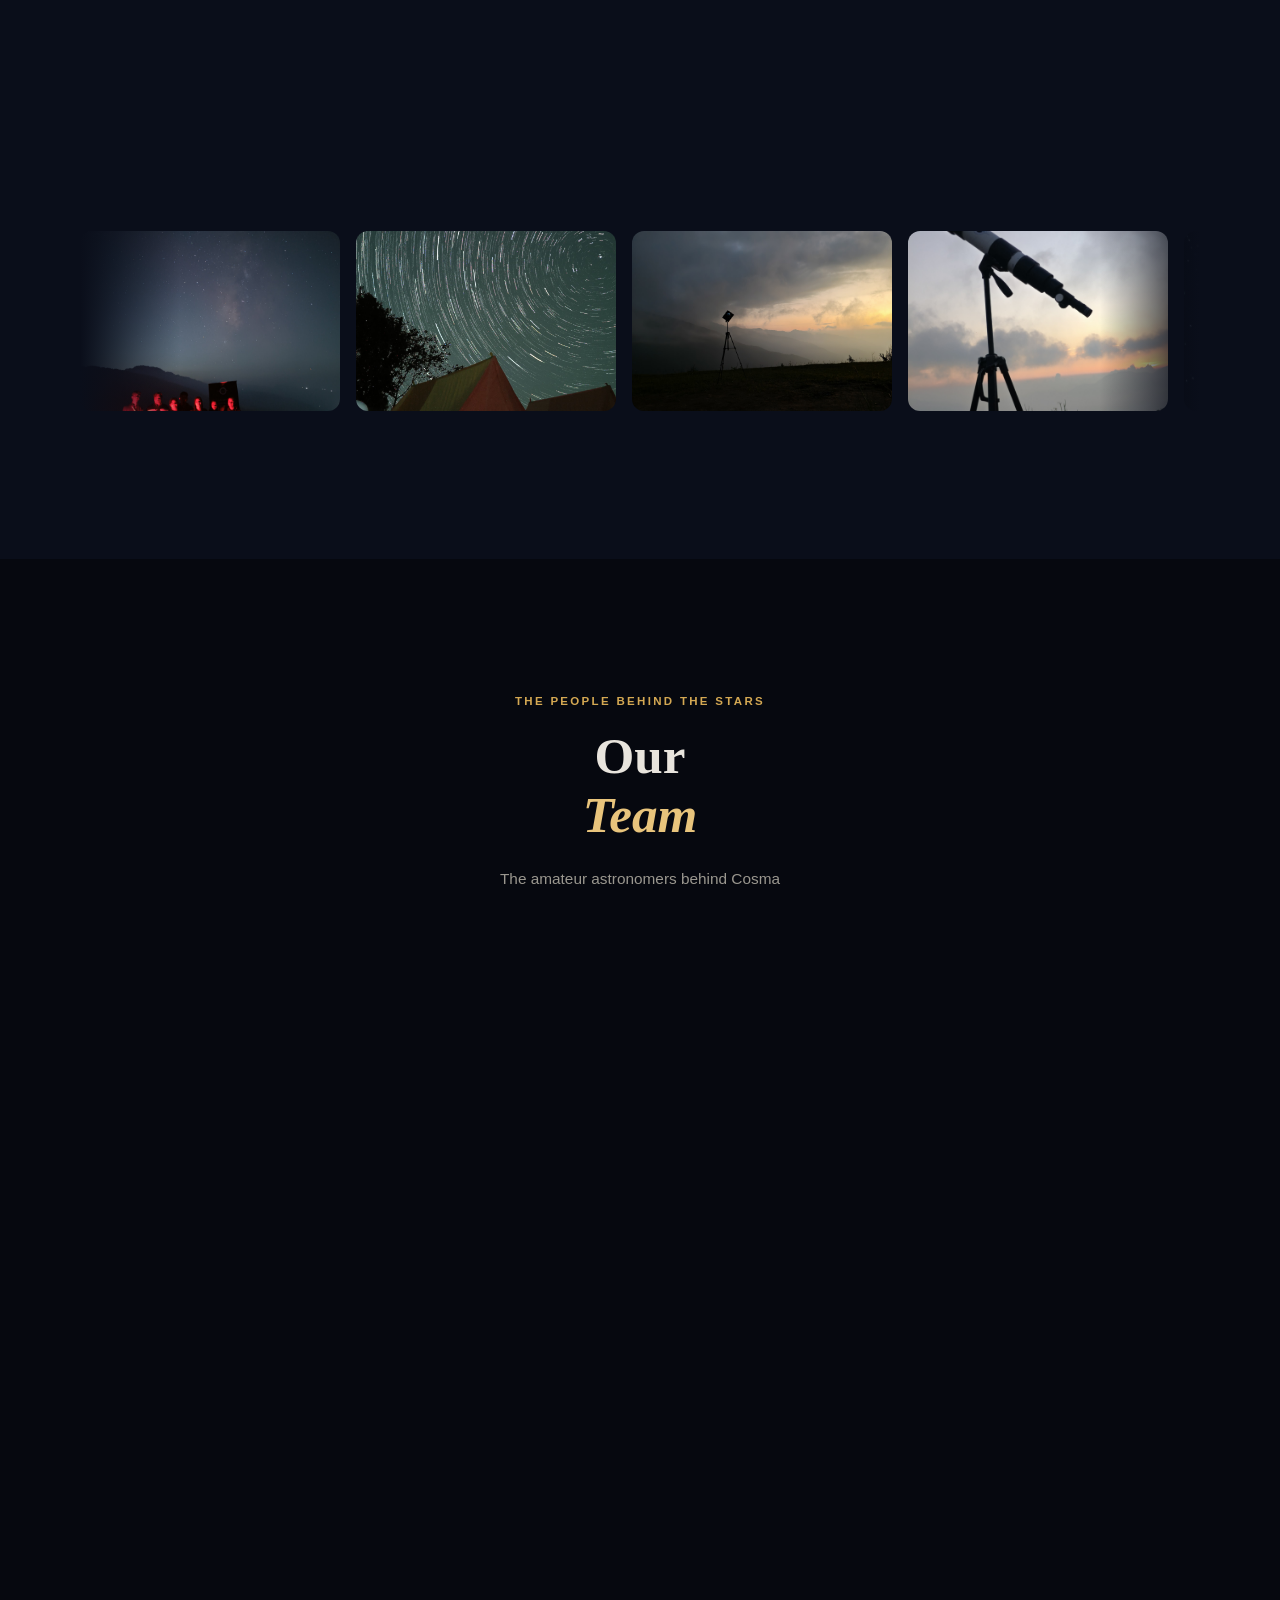
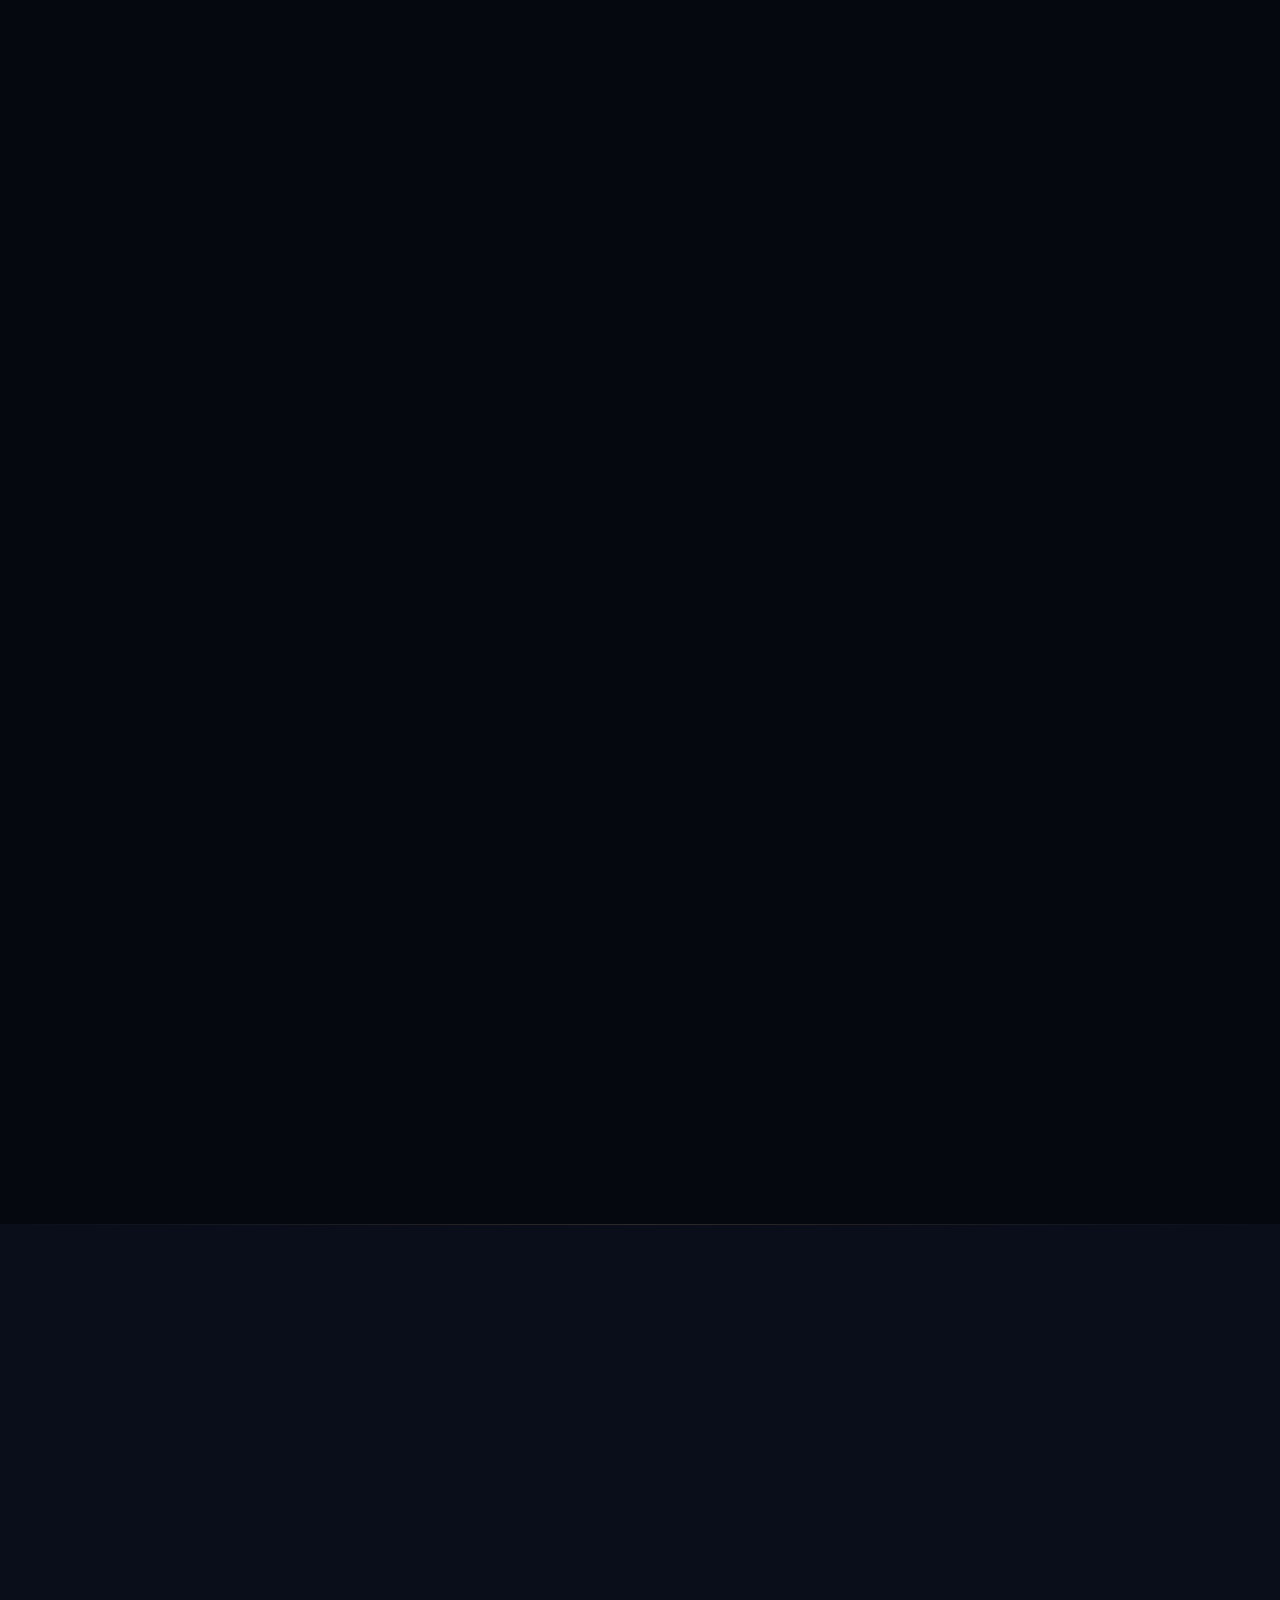
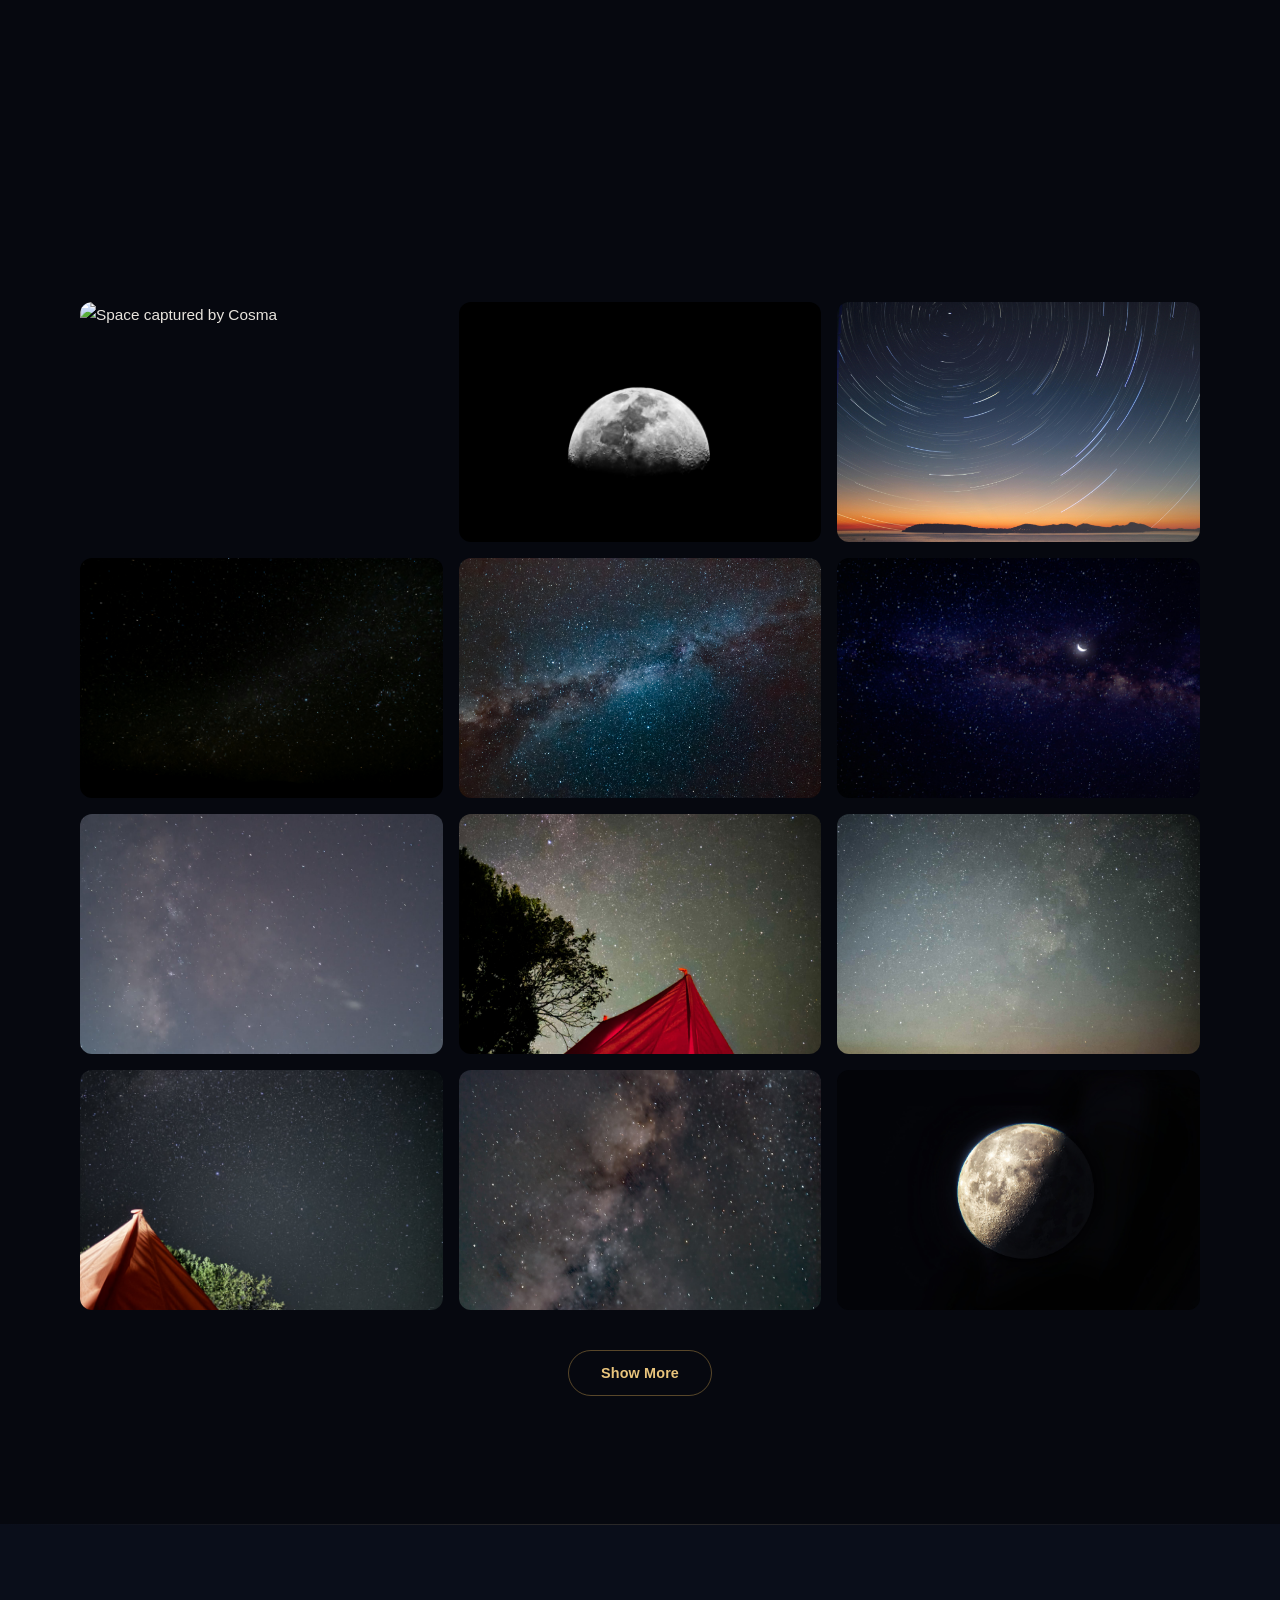
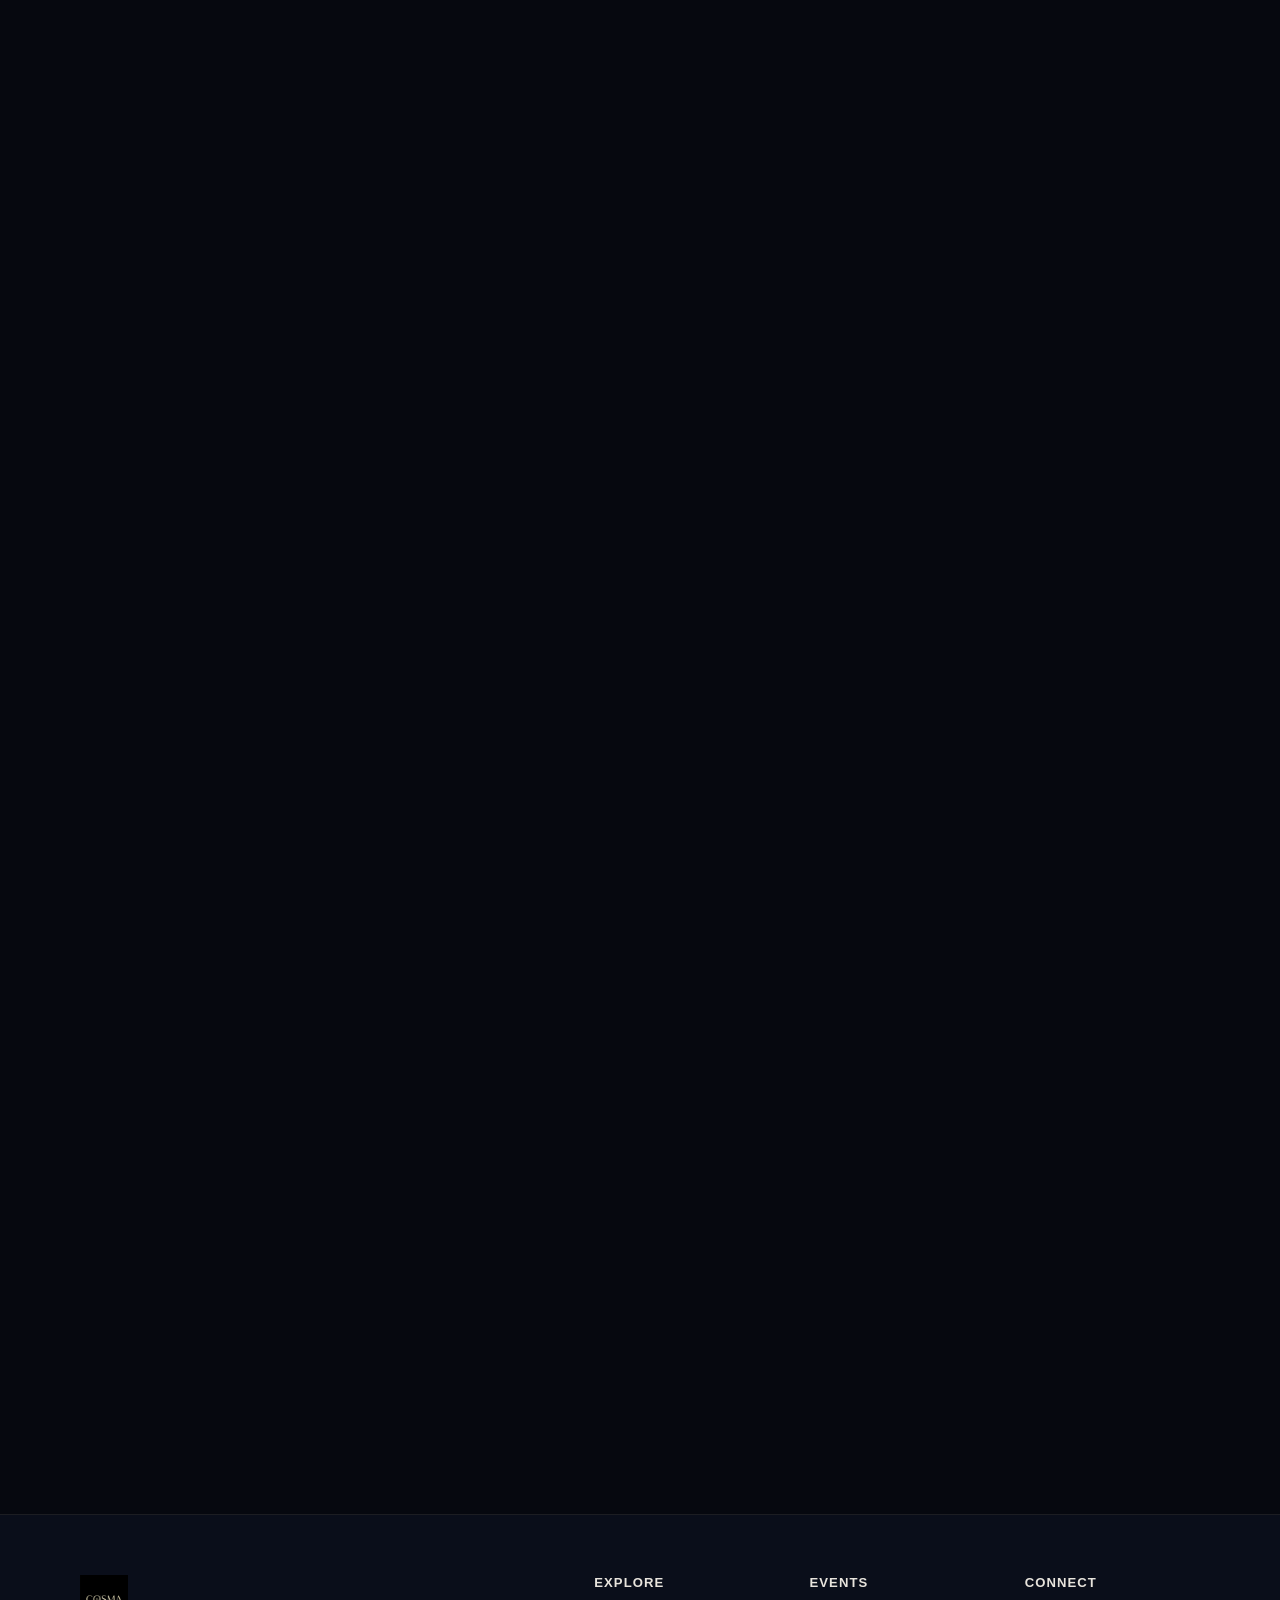
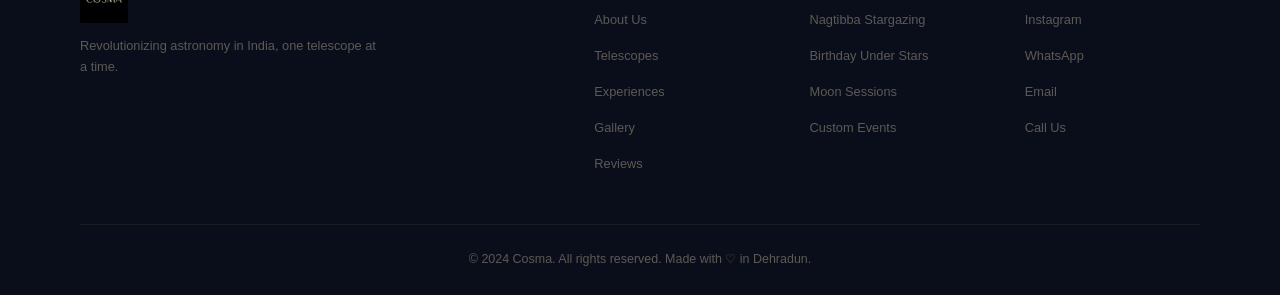
==== commit 57f3d4e7: "feat: complete Cosma rebrand, redesign product pages, add cart and WhatsApp checkout" ====
--- a/index.html
+++ b/index.html
@@ -4,21 +4,21 @@
     <meta charset="UTF-8">
     <meta name="viewport" content="width=device-width, initial-scale=1.0">
     <meta http-equiv="Content-Security-Policy" content="default-src 'self'; script-src 'self' 'unsafe-inline' https://checkout.razorpay.com; style-src 'self' 'unsafe-inline' https://fonts.googleapis.com; font-src 'self' https://fonts.gstatic.com; img-src 'self' data: https:; frame-src https://checkout.razorpay.com; connect-src 'self' https:;">
-    <meta name="description" content="Universia — India's community of space enthusiasts. Premium telescopes, stargazing sessions in the Himalayas, and astronomical workshops. Bringing the universe closer to you.">
-    <meta name="keywords" content="telescopes, astronomy, stargazing, India, Dehradun, astrophotography, Universia, FNOS">
+    <meta name="description" content="Cosma — India's community of space enthusiasts. Premium telescopes, stargazing sessions in the Himalayas, and astronomical workshops. Bringing the universe closer to you.">
+    <meta name="keywords" content="telescopes, astronomy, stargazing, India, Dehradun, astrophotography, Cosma, FNOS">
     
     <!-- Open Graph / Social -->
     <meta property="og:type" content="website">
-    <meta property="og:url" content="https://www.universia.in/">
-    <meta property="og:title" content="Universia — Revolutionizing Astronomy in India">
+    <meta property="og:url" content="https://www.Cosma.in/">
+    <meta property="og:title" content="Cosma — Revolutionizing Astronomy in India">
     <meta property="og:description" content="A community of stargazers, dreamers, and explorers. We build telescopes, host night-sky sessions in the Himalayas, and make astronomy accessible to everyone.">
-    <meta property="og:image" content="https://raw.githubusercontent.com/Ojas2095/Universia/master/images/hero-earth.jpg">
+    <meta property="og:image" content="https://raw.githubusercontent.com/Ojas2095/Cosma/master/images/hero-earth.jpg">
     <meta name="twitter:card" content="summary_large_image">
     
     <!-- Favicon -->
-    <link rel="icon" type="image/png" href="images/logo.png">
-
-    <title>Universia — Revolutionizing Astronomy in India</title>
+    <link rel="icon" type="image/png" href="images/cosma-logo.png">
+
+    <title>Cosma — Revolutionizing Astronomy in India</title>
     <link rel="preconnect" href="https://fonts.googleapis.com">
     <link rel="preconnect" href="https://fonts.gstatic.com" crossorigin>
     <link href="https://fonts.googleapis.com/css2?family=Playfair+Display:ital,wght@0,400;0,600;0,700;0,800;1,400;1,600&family=DM+Sans:ital,wght@0,300;0,400;0,500;0,600;0,700;1,400&display=swap" rel="stylesheet">
@@ -46,12 +46,33 @@
     </div>
 
     <!-- ═══════════════════════════════════════════ -->
+    <!-- CART DRAWER                                 -->
+    <!-- ═══════════════════════════════════════════ -->
+    <div id="cart-drawer-overlay" class="cart-drawer-overlay"></div>
+    <div id="cart-drawer" class="cart-drawer">
+        <div class="cart-header">
+            <h2>Your Cart</h2>
+            <button class="cart-close" aria-label="Close Cart">×</button>
+        </div>
+        <div class="cart-items" id="cart-items-container">
+            <!-- Cart Items Rendered via JS -->
+        </div>
+        <div class="cart-footer">
+            <div class="cart-total">
+                <span>Total</span>
+                <span id="cart-total-price">₹0</span>
+            </div>
+            <a href="#" id="checkout-btn" class="btn-checkout">Checkout via WhatsApp</a>
+        </div>
+    </div>
+
+    <!-- ═══════════════════════════════════════════ -->
     <!-- NAVIGATION                                  -->
     <!-- ═══════════════════════════════════════════ -->
     <header id="site-header" class="site-header">
         <div class="header-inner">
             <a href="#hero" class="logo" id="logo">
-                <img src="images/logo.png" alt="Universia Logo" class="logo-img">
+                <img src="images/cosma-logo.png" alt="Cosma Logo" class="logo-img">
             </a>
             <nav class="main-nav" id="main-nav">
                 <ul class="nav-links">
@@ -64,11 +85,17 @@
                     <li><a href="#contact" class="nav-link" data-section="contact">Contact</a></li>
                 </ul>
             </nav>
-            <button class="mobile-toggle" id="mobile-toggle" aria-label="Toggle navigation menu">
-                <span></span>
-                <span></span>
-                <span></span>
-            </button>
+            <div class="header-actions">
+                <button class="nav-cart-btn open-cart" aria-label="Open Cart">
+                    <svg width="24" height="24" fill="none" stroke="currentColor" stroke-width="2" viewBox="0 0 24 24">
+                        <path d="M3 3h2l.4 2M7 13h10l4-8H5.4M7 13L5.4 5M7 13l-2.293 2.293c-.63.63-.184 1.707.707 1.707H17m0 0a2 2 0 100 4 2 2 0 000-4zm-8 2a2 2 0 11-4 0 2 2 0 014 0z"></path>
+                    </svg>
+                    <span class="cart-count">0</span>
+                </button>
+                <button class="mobile-toggle" id="mobile-toggle" aria-label="Toggle Menu">
+                    <span></span><span></span><span></span>
+                </button>
+            </div>
         </div>
     </header>
 
@@ -114,8 +141,8 @@
                         <em>for the night sky</em>
                     </h2>
                     <p class="about-description reveal-up">
-                        Welcome to Universia, a thriving community of space enthusiasts united by a shared 
-                        passion for the cosmos. At Universia, we aim to inspire curiosity and promote the 
+                        Welcome to Cosma, a thriving community of space enthusiasts united by a shared 
+                        passion for the cosmos. At Cosma, we aim to inspire curiosity and promote the 
                         wonders of astronomy across the nation.
                     </p>
                     <p class="about-description reveal-up">
@@ -124,7 +151,7 @@
                         and astronomical workshops to explore the science and beauty of the cosmos.
                     </p>
                     <p class="about-description reveal-up">
-                        Whether you're a seasoned astronomer or just starting your journey, Universia offers 
+                        Whether you're a seasoned astronomer or just starting your journey, Cosma offers 
                         a gateway to the stars, creating unforgettable experiences that spark a lifelong love 
                         for space exploration. Join us, and let's discover the universe together!
                     </p>
@@ -146,10 +173,10 @@
                 <div class="about-visual reveal-up">
                     <div class="about-image-stack">
                         <div class="about-img about-img-main">
-                            <img src="images/about/photo1.jpg" alt="Universia community stargazing" loading="lazy">
+                            <img src="images/about/photo1.jpg" alt="Cosma community stargazing" loading="lazy">
                         </div>
                         <div class="about-img about-img-accent">
-                            <img src="images/about/7.jpg" alt="Moon photographed through a Universia telescope" loading="lazy">
+                            <img src="images/about/7.jpg" alt="Moon photographed through a Cosma telescope" loading="lazy">
                         </div>
                         <div class="about-decoration">
                             <svg viewBox="0 0 200 200" class="orbit-ring">
@@ -164,15 +191,15 @@
             <!-- About Photo Strip -->
             <div class="about-photos reveal-up">
                 <div class="about-photos-scroll">
-                    <div class="about-photo-item"><img src="images/about/photo1.jpg" alt="Universia moment" loading="lazy"></div>
-                    <div class="about-photo-item"><img src="images/about/photo21.jpg" alt="Universia moment" loading="lazy"></div>
-                    <div class="about-photo-item"><img src="images/about/photo3.jpg" alt="Universia moment" loading="lazy"></div>
-                    <div class="about-photo-item"><img src="images/about/photo4.jpg" alt="Universia moment" loading="lazy"></div>
-                    <div class="about-photo-item"><img src="images/about/photo5.jpg" alt="Universia moment" loading="lazy"></div>
-                    <div class="about-photo-item"><img src="images/about/6.jpg" alt="Universia moment" loading="lazy"></div>
-                    <div class="about-photo-item"><img src="images/about/8.jpg" alt="Universia moment" loading="lazy"></div>
-                    <div class="about-photo-item"><img src="images/about/9.jpg" alt="Universia moment" loading="lazy"></div>
-                    <div class="about-photo-item"><img src="images/about/10.jpg" alt="Universia moment" loading="lazy"></div>
+                    <div class="about-photo-item"><img src="images/about/photo1.jpg" alt="Cosma moment" loading="lazy"></div>
+                    <div class="about-photo-item"><img src="images/about/photo21.jpg" alt="Cosma moment" loading="lazy"></div>
+                    <div class="about-photo-item"><img src="images/about/photo3.jpg" alt="Cosma moment" loading="lazy"></div>
+                    <div class="about-photo-item"><img src="images/about/photo4.jpg" alt="Cosma moment" loading="lazy"></div>
+                    <div class="about-photo-item"><img src="images/about/photo5.jpg" alt="Cosma moment" loading="lazy"></div>
+                    <div class="about-photo-item"><img src="images/about/6.jpg" alt="Cosma moment" loading="lazy"></div>
+                    <div class="about-photo-item"><img src="images/about/8.jpg" alt="Cosma moment" loading="lazy"></div>
+                    <div class="about-photo-item"><img src="images/about/9.jpg" alt="Cosma moment" loading="lazy"></div>
+                    <div class="about-photo-item"><img src="images/about/10.jpg" alt="Cosma moment" loading="lazy"></div>
                 </div>
             </div>
         </div>
@@ -188,7 +215,7 @@
                 <h2 class="section-heading reveal-up">
                     Our<br><em>Team</em>
                 </h2>
-                <p class="section-subtext reveal-up">The amateur astronomers behind Universia</p>
+                <p class="section-subtext reveal-up">The amateur astronomers behind Cosma</p>
             </div>
             <div class="team-accordion">
                 <div class="team-slice reveal-up" id="team-satyansh">
@@ -202,10 +229,10 @@
                         </div>
                         <div class="slice-body">
                             <p class="team-bio">
-                                Satyansh is the visionary Founder and CEO of Universia. With over half a decade of 
+                                Satyansh is the visionary Founder and CEO of Cosma. With over half a decade of 
                                 experience as an astrophotographer and independent astronomer, he combines his passion 
                                 for exploring the cosmos with his entrepreneurial spirit. Under his leadership, 
-                                Universia has become a thriving community for space enthusiasts.
+                                Cosma has become a thriving community for space enthusiasts.
                             </p>
                             <div class="slice-easter-egg">
                                 <span class="detail-label">Favorite Constellation:</span>
@@ -226,10 +253,10 @@
                         </div>
                         <div class="slice-body">
                             <p class="team-bio">
-                                Pranjal brings creativity and precision to Universia as Product Designer. With a 
+                                Pranjal brings creativity and precision to Cosma as Product Designer. With a 
                                 passion for blending aesthetics and functionality, Pranjal plays a pivotal role in 
                                 designing cutting-edge products that enhance the stargazing experience, ensuring that 
-                                every telescope reflects Universia's commitment to quality.
+                                every telescope reflects Cosma's commitment to quality.
                             </p>
                             <div class="slice-easter-egg">
                                 <span class="detail-label">Favorite Telescope:</span>
@@ -250,7 +277,7 @@
                         </div>
                         <div class="slice-body">
                             <p class="team-bio">
-                                Raghvendra is a visionary Product Engineer at Universia, dedicated to the development 
+                                Raghvendra is a visionary Product Engineer at Cosma, dedicated to the development 
                                 of advanced telescopes. With a deep understanding of engineering principles and a 
                                 passion for innovation, Raghvendra designs and refines cutting-edge optical technologies 
                                 for unparalleled telescope performance.
@@ -287,7 +314,7 @@
                 <div class="product-card tilt-card reveal-up" id="product-60mm" onclick="window.location.href='product-60mm.html'" style="cursor: pointer;">
                     <div class="product-badge">Beginner</div>
                     <div class="product-image">
-                        <img src="images/products/fnos-60mm.jpg" alt="UNIVERSIA FNOS Series 60mm Refractor Telescope" loading="lazy">
+                        <img src="images/products/fnos-60mm.jpg" alt="Cosma FNOS Series 60mm Refractor Telescope" loading="lazy">
                         <div class="product-glow"></div>
                     </div>
                     <div class="product-info">
@@ -310,7 +337,7 @@
                 <div class="product-card tilt-card product-card-featured reveal-up" id="product-75mm" style="--delay: 0.15s; cursor: pointer;" onclick="window.location.href='product-75mm.html'">
                     <div class="product-badge product-badge-gold">Popular</div>
                     <div class="product-image">
-                        <img src="images/products/fnos-75mm.jpg" alt="UNIVERSIA FNOS Series 75mm Refractor Telescope" loading="lazy">
+                        <img src="images/products/fnos-75mm.jpg" alt="Cosma FNOS Series 75mm Refractor Telescope" loading="lazy">
                         <div class="product-glow"></div>
                     </div>
                     <div class="product-info">
@@ -333,7 +360,7 @@
                 <div class="product-card tilt-card reveal-up" id="product-127mm" style="--delay: 0.3s; cursor: pointer;" onclick="window.location.href='product-127mm.html'">
                     <div class="product-badge">Advanced</div>
                     <div class="product-image">
-                        <img src="images/products/fnos-127mm.jpg" alt="UNIVERSIA FNOS Series 127mm Reflector Telescope" loading="lazy">
+                        <img src="images/products/fnos-127mm.jpg" alt="Cosma FNOS Series 127mm Reflector Telescope" loading="lazy">
                         <div class="product-glow"></div>
                     </div>
                     <div class="product-info">
@@ -371,7 +398,7 @@
                 <!-- Experience 1 — Nagtibba -->
                 <div class="experience-card tilt-card reveal-up" id="exp-nagtibba">
                     <div class="experience-image">
-                        <img src="images/events/1.jpg" alt="Star gazing at Nagtibba with Universia" loading="lazy">
+                        <img src="images/events/1.jpg" alt="Star gazing at Nagtibba with Cosma" loading="lazy">
                         <div class="experience-date">
                             <span class="date-label">Coming Soon</span>
                         </div>
@@ -391,7 +418,7 @@
                 <!-- Experience 2 — Birthday -->
                 <div class="experience-card tilt-card experience-card-wide reveal-up" id="exp-birthday" style="--delay: 0.15s">
                     <div class="experience-image">
-                        <img src="images/events/3.jpg" alt="Birthday celebration under the stars with Universia" loading="lazy">
+                        <img src="images/events/3.jpg" alt="Birthday celebration under the stars with Cosma" loading="lazy">
                         <div class="experience-date">
                             <span class="date-label">On Demand</span>
                         </div>
@@ -411,7 +438,7 @@
                 <!-- Experience 3 — Moon Gazing -->
                 <div class="experience-card tilt-card reveal-up" id="exp-moon" style="--delay: 0.3s">
                     <div class="experience-image">
-                        <img src="images/events/2.jpg" alt="Moon gazing session with Universia in Bidholi" loading="lazy">
+                        <img src="images/events/2.jpg" alt="Moon gazing session with Cosma in Bidholi" loading="lazy">
                         <div class="experience-date">
                             <span class="date-label">Coming Soon</span>
                         </div>
@@ -453,54 +480,54 @@
 
             <div class="gallery-masonry reveal-up" id="gallery-grid">
                 <!-- Row 1 -->
-                <div class="gallery-item" data-type="photo"><img src="images/gallery/1.jpg" alt="Space captured by Universia" loading="lazy"></div>
-                <div class="gallery-item" data-type="photo"><img src="images/gallery/2.jpg" alt="Space captured by Universia" loading="lazy"></div>
-                <div class="gallery-item" data-type="photo"><img src="images/gallery/3.jpg" alt="Space captured by Universia" loading="lazy"></div>
-                <div class="gallery-item" data-type="photo"><img src="images/gallery/4.jpg" alt="Space captured by Universia" loading="lazy"></div>
+                <div class="gallery-item" data-type="photo"><img src="images/gallery/1.jpg" alt="Space captured by Cosma" loading="lazy"></div>
+                <div class="gallery-item" data-type="photo"><img src="images/gallery/2.jpg" alt="Space captured by Cosma" loading="lazy"></div>
+                <div class="gallery-item" data-type="photo"><img src="images/gallery/3.jpg" alt="Space captured by Cosma" loading="lazy"></div>
+                <div class="gallery-item" data-type="photo"><img src="images/gallery/4.jpg" alt="Space captured by Cosma" loading="lazy"></div>
                 <!-- Row 2 -->
-                <div class="gallery-item" data-type="photo"><img src="images/gallery/5.jpg" alt="Space captured by Universia" loading="lazy"></div>
-                <div class="gallery-item" data-type="photo"><img src="images/gallery/7.jpg" alt="Space captured by Universia" loading="lazy"></div>
-                <div class="gallery-item" data-type="photo"><img src="images/gallery/8.jpg" alt="Space captured by Universia" loading="lazy"></div>
-                <div class="gallery-item" data-type="photo"><img src="images/gallery/9.jpg" alt="Space captured by Universia" loading="lazy"></div>
+                <div class="gallery-item" data-type="photo"><img src="images/gallery/5.jpg" alt="Space captured by Cosma" loading="lazy"></div>
+                <div class="gallery-item" data-type="photo"><img src="images/gallery/7.jpg" alt="Space captured by Cosma" loading="lazy"></div>
+                <div class="gallery-item" data-type="photo"><img src="images/gallery/8.jpg" alt="Space captured by Cosma" loading="lazy"></div>
+                <div class="gallery-item" data-type="photo"><img src="images/gallery/9.jpg" alt="Space captured by Cosma" loading="lazy"></div>
                 <!-- Row 3 -->
-                <div class="gallery-item" data-type="photo"><img src="images/gallery/11.jpg" alt="Space captured by Universia" loading="lazy"></div>
-                <div class="gallery-item" data-type="photo"><img src="images/gallery/12.jpg" alt="Space captured by Universia" loading="lazy"></div>
-                <div class="gallery-item" data-type="photo"><img src="images/gallery/13.jpg" alt="Space captured by Universia" loading="lazy"></div>
-                <div class="gallery-item" data-type="photo"><img src="images/gallery/14.jpg" alt="Space captured by Universia" loading="lazy"></div>
+                <div class="gallery-item" data-type="photo"><img src="images/gallery/11.jpg" alt="Space captured by Cosma" loading="lazy"></div>
+                <div class="gallery-item" data-type="photo"><img src="images/gallery/12.jpg" alt="Space captured by Cosma" loading="lazy"></div>
+                <div class="gallery-item" data-type="photo"><img src="images/gallery/13.jpg" alt="Space captured by Cosma" loading="lazy"></div>
+                <div class="gallery-item" data-type="photo"><img src="images/gallery/14.jpg" alt="Space captured by Cosma" loading="lazy"></div>
                 <!-- Row 4 -->
-                <div class="gallery-item" data-type="photo"><img src="images/gallery/15.jpg" alt="Space captured by Universia" loading="lazy"></div>
-                <div class="gallery-item" data-type="photo"><img src="images/gallery/16.jpg" alt="Space captured by Universia" loading="lazy"></div>
-                <div class="gallery-item" data-type="photo"><img src="images/gallery/17.jpg" alt="Space captured by Universia" loading="lazy"></div>
-                <div class="gallery-item" data-type="photo"><img src="images/gallery/18.jpg" alt="Space captured by Universia" loading="lazy"></div>
+                <div class="gallery-item" data-type="photo"><img src="images/gallery/15.jpg" alt="Space captured by Cosma" loading="lazy"></div>
+                <div class="gallery-item" data-type="photo"><img src="images/gallery/16.jpg" alt="Space captured by Cosma" loading="lazy"></div>
+                <div class="gallery-item" data-type="photo"><img src="images/gallery/17.jpg" alt="Space captured by Cosma" loading="lazy"></div>
+                <div class="gallery-item" data-type="photo"><img src="images/gallery/18.jpg" alt="Space captured by Cosma" loading="lazy"></div>
                 <!-- Row 5 -->
-                <div class="gallery-item" data-type="photo"><img src="images/gallery/19.jpg" alt="Space captured by Universia" loading="lazy"></div>
-                <div class="gallery-item" data-type="photo"><img src="images/gallery/20.jpg" alt="Space captured by Universia" loading="lazy"></div>
-                <div class="gallery-item" data-type="photo"><img src="images/gallery/21.jpg" alt="Space captured by Universia" loading="lazy"></div>
-                <div class="gallery-item" data-type="photo"><img src="images/gallery/22.jpg" alt="Space captured by Universia" loading="lazy"></div>
+                <div class="gallery-item" data-type="photo"><img src="images/gallery/19.jpg" alt="Space captured by Cosma" loading="lazy"></div>
+                <div class="gallery-item" data-type="photo"><img src="images/gallery/20.jpg" alt="Space captured by Cosma" loading="lazy"></div>
+                <div class="gallery-item" data-type="photo"><img src="images/gallery/21.jpg" alt="Space captured by Cosma" loading="lazy"></div>
+                <div class="gallery-item" data-type="photo"><img src="images/gallery/22.jpg" alt="Space captured by Cosma" loading="lazy"></div>
                 <!-- Row 6 -->
-                <div class="gallery-item" data-type="photo"><img src="images/gallery/23.jpg" alt="Space captured by Universia" loading="lazy"></div>
-                <div class="gallery-item" data-type="photo"><img src="images/gallery/24.jpg" alt="Space captured by Universia" loading="lazy"></div>
-                <div class="gallery-item" data-type="photo"><img src="images/gallery/25.jpg" alt="Space captured by Universia" loading="lazy"></div>
-                <div class="gallery-item" data-type="photo"><img src="images/gallery/26.jpg" alt="Space captured by Universia" loading="lazy"></div>
+                <div class="gallery-item" data-type="photo"><img src="images/gallery/23.jpg" alt="Space captured by Cosma" loading="lazy"></div>
+                <div class="gallery-item" data-type="photo"><img src="images/gallery/24.jpg" alt="Space captured by Cosma" loading="lazy"></div>
+                <div class="gallery-item" data-type="photo"><img src="images/gallery/25.jpg" alt="Space captured by Cosma" loading="lazy"></div>
+                <div class="gallery-item" data-type="photo"><img src="images/gallery/26.jpg" alt="Space captured by Cosma" loading="lazy"></div>
                 <!-- Row 7 -->
-                <div class="gallery-item" data-type="photo"><img src="images/gallery/27.jpg" alt="Space captured by Universia" loading="lazy"></div>
-                <div class="gallery-item" data-type="photo"><img src="images/gallery/28.jpg" alt="Space captured by Universia" loading="lazy"></div>
-                <div class="gallery-item" data-type="photo"><img src="images/gallery/29.jpg" alt="Space captured by Universia" loading="lazy"></div>
-                <div class="gallery-item" data-type="photo"><img src="images/gallery/30.jpg" alt="Space captured by Universia" loading="lazy"></div>
+                <div class="gallery-item" data-type="photo"><img src="images/gallery/27.jpg" alt="Space captured by Cosma" loading="lazy"></div>
+                <div class="gallery-item" data-type="photo"><img src="images/gallery/28.jpg" alt="Space captured by Cosma" loading="lazy"></div>
+                <div class="gallery-item" data-type="photo"><img src="images/gallery/29.jpg" alt="Space captured by Cosma" loading="lazy"></div>
+                <div class="gallery-item" data-type="photo"><img src="images/gallery/30.jpg" alt="Space captured by Cosma" loading="lazy"></div>
                 <!-- Row 8 -->
-                <div class="gallery-item" data-type="photo"><img src="images/gallery/31.jpg" alt="Space captured by Universia" loading="lazy"></div>
-                <div class="gallery-item" data-type="photo"><img src="images/gallery/32.jpg" alt="Space captured by Universia" loading="lazy"></div>
-                <div class="gallery-item" data-type="photo"><img src="images/gallery/33.jpg" alt="Space captured by Universia" loading="lazy"></div>
-                <div class="gallery-item" data-type="photo"><img src="images/gallery/34.jpg" alt="Space captured by Universia" loading="lazy"></div>
+                <div class="gallery-item" data-type="photo"><img src="images/gallery/31.jpg" alt="Space captured by Cosma" loading="lazy"></div>
+                <div class="gallery-item" data-type="photo"><img src="images/gallery/32.jpg" alt="Space captured by Cosma" loading="lazy"></div>
+                <div class="gallery-item" data-type="photo"><img src="images/gallery/33.jpg" alt="Space captured by Cosma" loading="lazy"></div>
+                <div class="gallery-item" data-type="photo"><img src="images/gallery/34.jpg" alt="Space captured by Cosma" loading="lazy"></div>
                 <!-- Row 9 -->
-                <div class="gallery-item" data-type="photo"><img src="images/gallery/35.jpg" alt="Space captured by Universia" loading="lazy"></div>
-                <div class="gallery-item" data-type="photo"><img src="images/gallery/36.jpg" alt="Space captured by Universia" loading="lazy"></div>
-                <div class="gallery-item" data-type="photo"><img src="images/gallery/37.jpg" alt="Space captured by Universia" loading="lazy"></div>
-                <div class="gallery-item" data-type="photo"><img src="images/gallery/38.jpg" alt="Space captured by Universia" loading="lazy"></div>
+                <div class="gallery-item" data-type="photo"><img src="images/gallery/35.jpg" alt="Space captured by Cosma" loading="lazy"></div>
+                <div class="gallery-item" data-type="photo"><img src="images/gallery/36.jpg" alt="Space captured by Cosma" loading="lazy"></div>
+                <div class="gallery-item" data-type="photo"><img src="images/gallery/37.jpg" alt="Space captured by Cosma" loading="lazy"></div>
+                <div class="gallery-item" data-type="photo"><img src="images/gallery/38.jpg" alt="Space captured by Cosma" loading="lazy"></div>
                 <!-- Row 10 -->
-                <div class="gallery-item" data-type="photo"><img src="images/gallery/39.jpg" alt="Space captured by Universia" loading="lazy"></div>
-                <div class="gallery-item" data-type="photo"><img src="images/gallery/40.jpg" alt="Space captured by Universia" loading="lazy"></div>
-                <div class="gallery-item" data-type="photo"><img src="images/gallery/41.jpg" alt="Space captured by Universia" loading="lazy"></div>
+                <div class="gallery-item" data-type="photo"><img src="images/gallery/39.jpg" alt="Space captured by Cosma" loading="lazy"></div>
+                <div class="gallery-item" data-type="photo"><img src="images/gallery/40.jpg" alt="Space captured by Cosma" loading="lazy"></div>
+                <div class="gallery-item" data-type="photo"><img src="images/gallery/41.jpg" alt="Space captured by Cosma" loading="lazy"></div>
                 <!-- Videos -->
                 <div class="gallery-item gallery-video-item" data-type="video">
                     <video src="videos/gallery/1.mp4" preload="metadata" muted></video>
@@ -628,7 +655,7 @@
                             <span class="contact-icon">📸</span>
                             <div>
                                 <strong>Follow Us</strong>
-                                <p><a href="https://www.instagram.com/Universiauni/" target="_blank" rel="noopener">@Universiauni on Instagram</a></p>
+                                <p><a href="https://www.instagram.com/Cosmauni/" target="_blank" rel="noopener">@Cosmauni on Instagram</a></p>
                             </div>
                         </div>
                     </div>
@@ -699,7 +726,7 @@
                 </div>
                 <div class="faq-item">
                     <button class="faq-question">Is there a warranty on the FNOS series? <span class="faq-icon">+</span></button>
-                    <div class="faq-answer"><p>Yes! Every Universia FNOS telescope comes with a 1-year warranty covering optical alignment and manufacturing defects.</p></div>
+                    <div class="faq-answer"><p>Yes! Every Cosma FNOS telescope comes with a 1-year warranty covering optical alignment and manufacturing defects.</p></div>
                 </div>
                 <div class="faq-item">
                     <button class="faq-question">Can I take photos through these telescopes? <span class="faq-icon">+</span></button>
@@ -736,7 +763,7 @@
             <div class="footer-top">
                 <div class="footer-brand">
                     <a href="#hero" class="logo">
-                        <img src="images/logo.png" alt="Universia Logo" class="logo-img">
+                        <img src="images/cosma-logo.png" alt="Cosma Logo" class="logo-img">
                     </a>
                     <p class="footer-tagline">Revolutionizing astronomy in India, one telescope at a time.</p>
                 </div>
@@ -763,7 +790,7 @@
                     <div class="footer-col">
                         <h4>Connect</h4>
                         <ul>
-                            <li><a href="https://www.instagram.com/Universiauni/" target="_blank" rel="noopener">Instagram</a></li>
+                            <li><a href="https://www.instagram.com/Cosmauni/" target="_blank" rel="noopener">Instagram</a></li>
                             <li><a href="https://wa.me/+917307556533" target="_blank" rel="noopener">WhatsApp</a></li>
                             <li><a href="mailto:thevastexplore@gmail.com">Email</a></li>
                             <li><a href="tel:+917307556533">Call Us</a></li>
@@ -772,7 +799,7 @@
                 </div>
             </div>
             <div class="footer-bottom">
-                <p>&copy; 2024 Universia. All rights reserved. Made with ♡ in Dehradun.</p>
+                <p>&copy; 2024 Cosma. All rights reserved. Made with ♡ in Dehradun.</p>
             </div>
         </div>
     </footer>
--- a/styles.css
+++ b/styles.css
@@ -379,6 +379,7 @@
     text-align: center;
     padding: 0 clamp(20px, 4vw, 40px);
     max-width: 900px;
+    margin-top: 10vh;
 }
 
 .hero-eyebrow {
@@ -2317,3 +2318,176 @@
         font-size: 2.5rem;
     }
 }
+
+/* ═══════════════════════════════════════════════════════════════
+   CART DRAWER UI
+   ═══════════════════════════════════════════════════════════════ */
+.cart-drawer-overlay {
+    position: fixed;
+    inset: 0;
+    background: rgba(0,0,0,0.5);
+    backdrop-filter: blur(4px);
+    z-index: 10000;
+    opacity: 0;
+    pointer-events: none;
+    transition: opacity 0.3s ease;
+}
+.cart-drawer-overlay.active {
+    opacity: 1;
+    pointer-events: all;
+}
+
+.cart-drawer {
+    position: fixed;
+    top: 0;
+    right: -400px;
+    width: 400px;
+    max-width: 100vw;
+    height: 100vh;
+    background: #fff;
+    z-index: 10001;
+    box-shadow: -5px 0 30px rgba(0,0,0,0.1);
+    transition: right 0.4s cubic-bezier(0.16, 1, 0.3, 1);
+    display: flex;
+    flex-direction: column;
+    color: #111;
+}
+.cart-drawer.open {
+    right: 0;
+}
+
+.cart-header {
+    display: flex;
+    justify-content: space-between;
+    align-items: center;
+    padding: 24px;
+    border-bottom: 1px solid #eee;
+}
+.cart-header h2 {
+    font-size: 1.5rem;
+    font-weight: 600;
+    margin: 0;
+}
+.cart-close {
+    background: none;
+    border: none;
+    font-size: 1.5rem;
+    cursor: pointer;
+    color: #555;
+}
+
+.cart-items {
+    flex: 1;
+    overflow-y: auto;
+    padding: 24px;
+}
+.cart-empty {
+    text-align: center;
+    color: #888;
+    margin-top: 40px;
+}
+.cart-item {
+    display: flex;
+    gap: 16px;
+    margin-bottom: 24px;
+    padding-bottom: 24px;
+    border-bottom: 1px solid #f5f5f5;
+}
+.cart-item-img {
+    width: 80px;
+    height: 80px;
+    border-radius: 8px;
+    object-fit: cover;
+    background: #f8f9fa;
+}
+.cart-item-details {
+    flex: 1;
+}
+.cart-item-title {
+    font-weight: 600;
+    font-size: 1.1rem;
+    margin-bottom: 4px;
+}
+.cart-item-price {
+    color: #555;
+    margin-bottom: 8px;
+}
+.cart-item-remove {
+    background: none;
+    border: none;
+    color: #d9534f;
+    font-size: 0.85rem;
+    cursor: pointer;
+    padding: 0;
+    text-decoration: underline;
+}
+
+.cart-footer {
+    padding: 24px;
+    border-top: 1px solid #eee;
+    background: #fcfcfc;
+}
+.cart-total {
+    display: flex;
+    justify-content: space-between;
+    font-size: 1.25rem;
+    font-weight: 700;
+    margin-bottom: 20px;
+}
+.btn-checkout {
+    display: block;
+    width: 100%;
+    text-align: center;
+    padding: 16px;
+    background: #111;
+    color: #fff;
+    text-decoration: none;
+    font-weight: 600;
+    border-radius: 8px;
+    transition: background 0.3s ease;
+}
+.btn-checkout:hover {
+    background: #333;
+}
+
+.btn-add-to-cart {
+    width: 100%;
+    padding: 16px;
+    background: transparent;
+    border: 2px solid #111;
+    color: #111;
+    font-weight: 600;
+    font-size: 1.1rem;
+    border-radius: 8px;
+    cursor: pointer;
+    transition: all 0.3s ease;
+    margin-bottom: 16px;
+}
+.btn-add-to-cart:hover {
+    background: #111;
+    color: #fff;
+}
+.nav-cart-btn {
+    background: none;
+    border: none;
+    color: inherit;
+    font-size: 1rem;
+    cursor: pointer;
+    position: relative;
+    padding: 8px;
+}
+.cart-count {
+    position: absolute;
+    top: 0;
+    right: 0;
+    background: var(--accent);
+    color: #111;
+    font-size: 0.7rem;
+    font-weight: 700;
+    width: 18px;
+    height: 18px;
+    border-radius: 50%;
+    display: flex;
+    align-items: center;
+    justify-content: center;
+}
